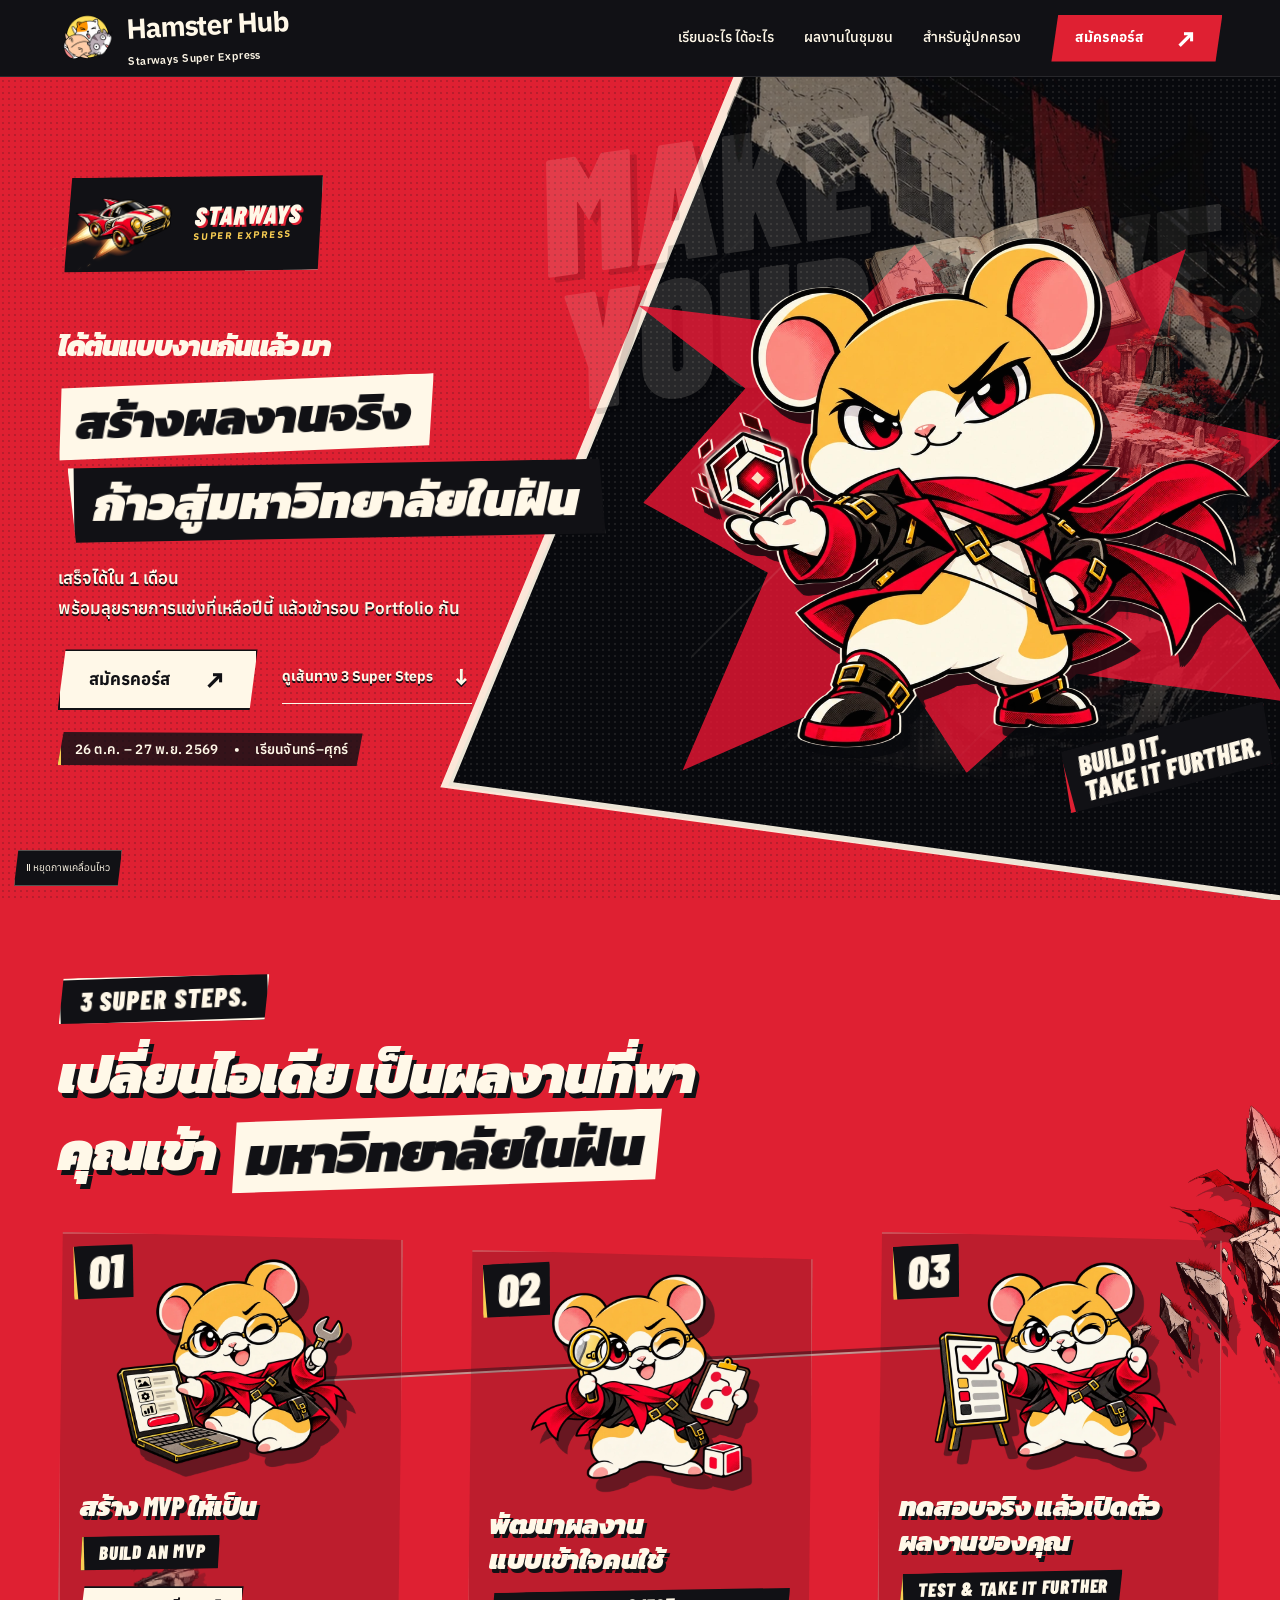
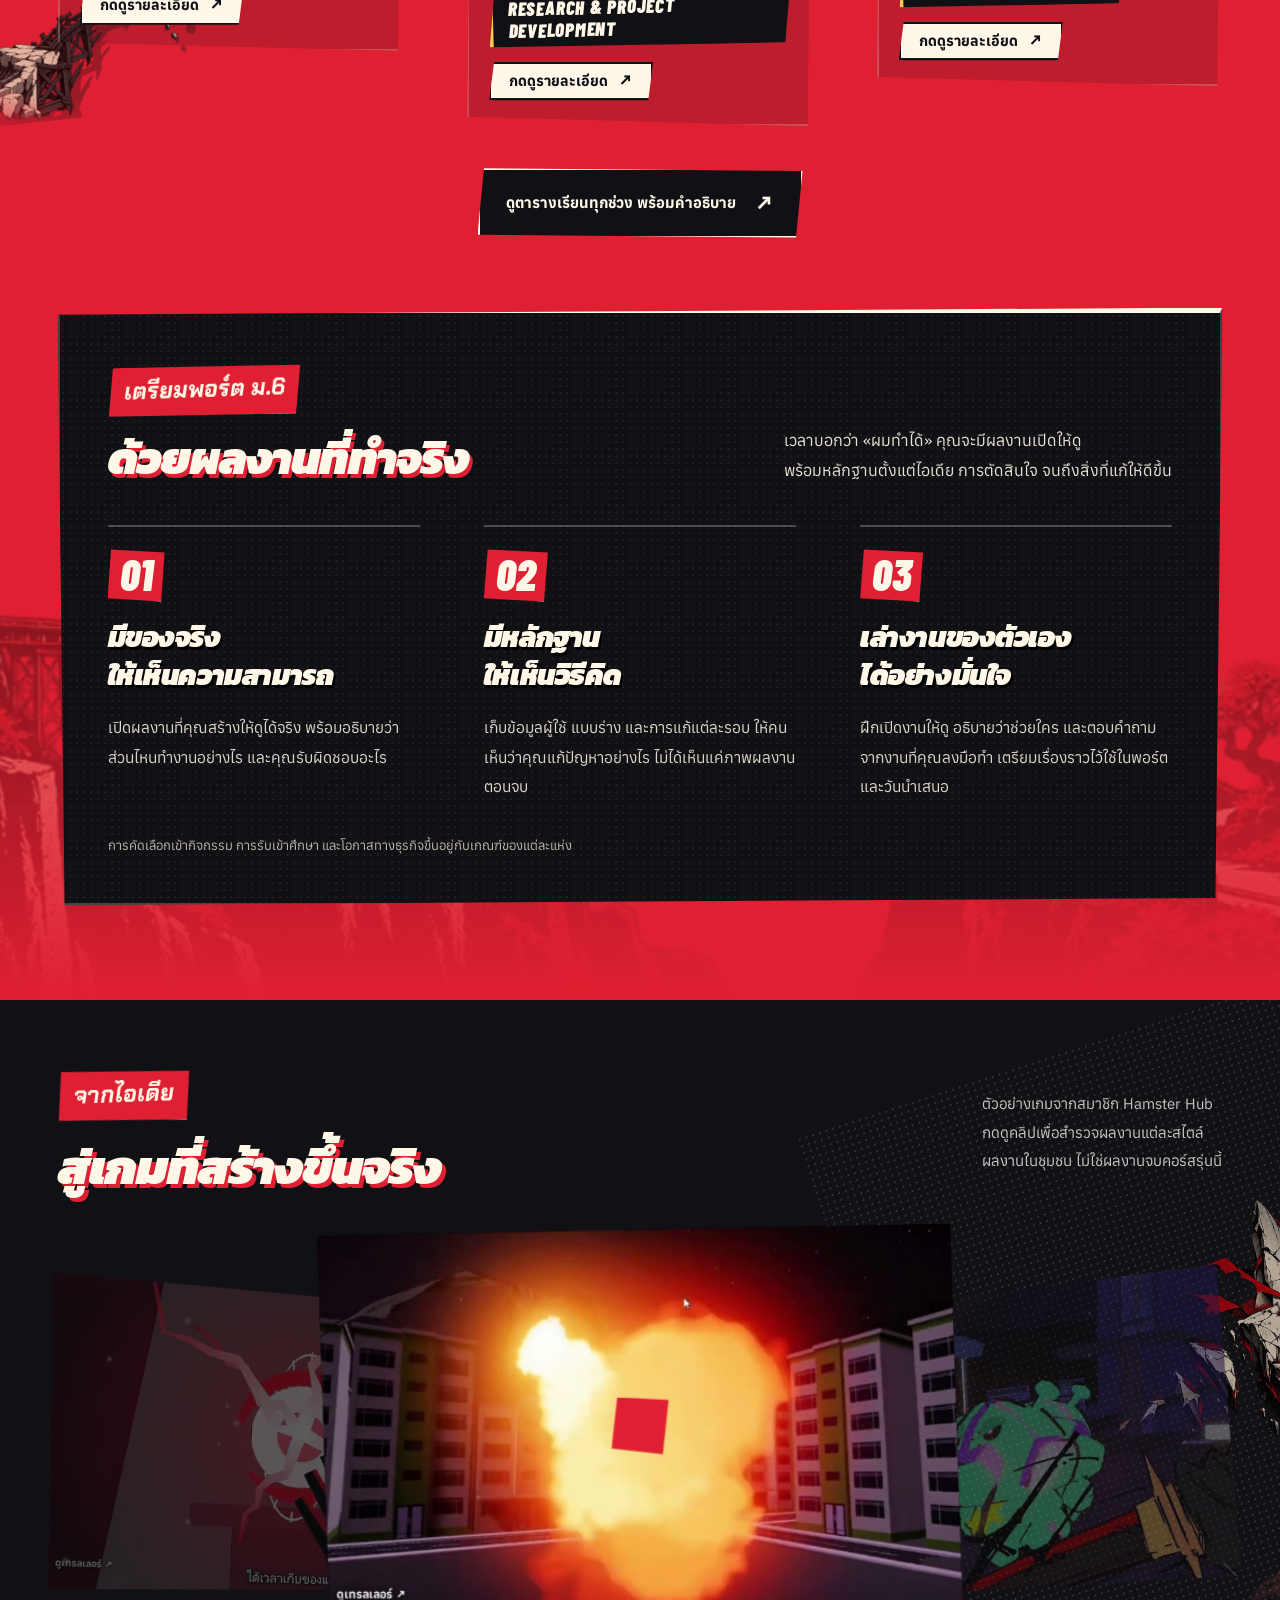
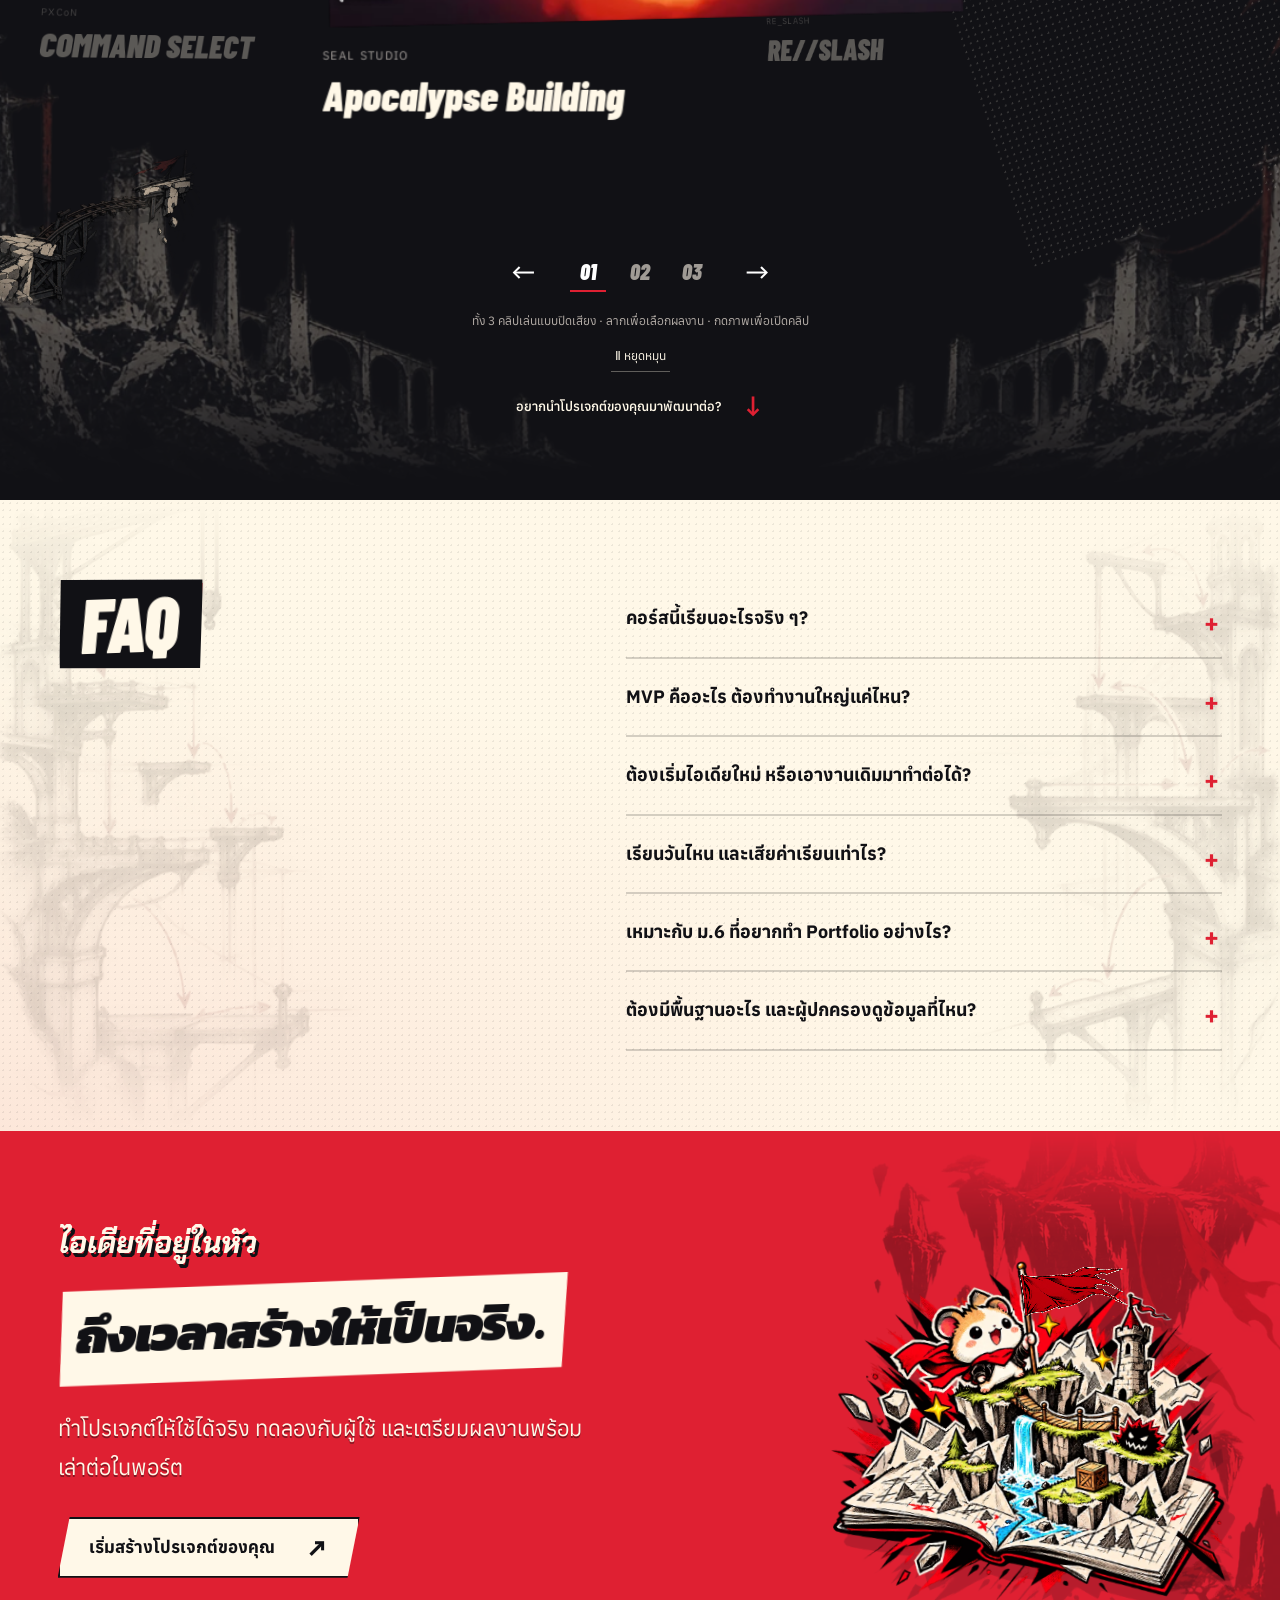
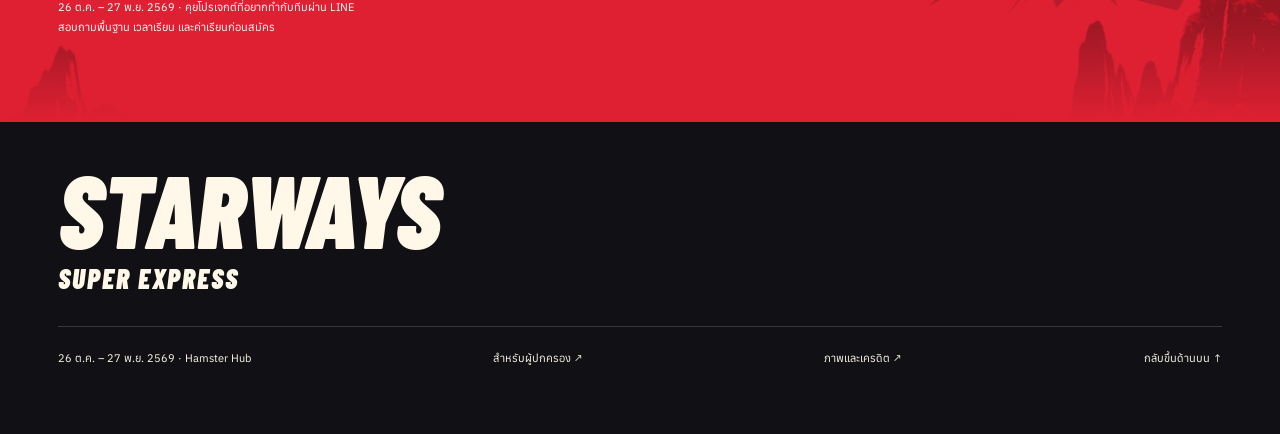
==== index.html @ 67dddbb5 "Add dark smooth chibi hero and animated flying-car engine light" ====
<!doctype html><html lang="th"><head><meta charset="utf-8"><meta name="viewport" content="width=device-width,initial-scale=1"><meta name="theme-color" content="#df2032"><title>Starways Super Express — ทำโปรเจกต์ให้จบ และต่อยอดให้เป็น | Hamster Hub</title><meta name="description" content="Starways Super Express: 26 ต.ค. – 27 พ.ย. 2569 เรียนจันทร์–ศุกร์ ผ่าน 3 Super Steps จาก MVP สู่การพัฒนาซอฟต์แวร์ รับฟังผู้ใช้จริง และนำเสนอผลงาน โดย Hamster Hub"><link rel="icon" href="assets/rebellion/monsta.webp"><link rel="preload" href="assets/rebellion/Anuphan.ttf" as="font" type="font/ttf" crossorigin><link rel="preload" href="assets/rebellion/BarlowCondensed-BlackItalic.ttf" as="font" type="font/ttf" crossorigin><link rel="stylesheet" href="rebellion.css?v=12"><script src="app.js?v=20" defer></script><script src="gallery-orbit.js?v=21" defer></script><script src="rebellion.js?v=13" defer></script><link rel="stylesheet" href="chibi-v13.css?v=13"><script src="hero-action.js?v=20" defer></script><link rel="stylesheet" href="motion-v14.css?v=14"><script src="scene-motion.js?v=63" defer></script><link rel="stylesheet" href="polish-v15.css?v=15"><script src="depth-scene.js?v=15" defer></script><link rel="preload" href="assets/edge-v17/Kanit-BlackItalic.ttf" as="font" type="font/ttf" crossorigin><link rel="stylesheet" href="edge-v17.css?v=17"><script src="edge-v20.js?v=20" defer></script><link rel="stylesheet" href="seams-v18.css?v=18"><link rel="stylesheet" href="course-v19.css?v=19.1"><link rel="preload" href="assets/poster-v20/ChakraPetch-BoldItalic.ttf" as="font" type="font/ttf" crossorigin><link rel="stylesheet" href="poster-v20.css?v=20.1"><link rel="stylesheet" href="sales-v21.css?v=63"><link rel="stylesheet" href="heading-dimension.css?v=63"><link rel="stylesheet" href="super-steps-v64.css?v=64"><link rel="stylesheet" href="dark-hero-v65.css?v=65"><script src="hero-jet-v65.js?v=65" defer></script></head><body><a class="skip" href="#main">ข้ามไปเนื้อหา</a><header class="site-header"><div class="wrap header-row"><a class="brand brand-hamster" href="index.html" aria-label="Hamster Hub — Starways Super Express หน้าหลัก"><img src="assets/super-steps-v64/hamsterhub-logo.webp" alt="โลโก้ Hamster Hub" width="58" height="58"><span class="brand-copy"><strong>Hamster Hub</strong><small>Starways Super Express</small></span></a><button class="menu-toggle" aria-controls="navigation" aria-expanded="false">เมนู <span class="menu-mark" aria-hidden="true"></span></button><nav id="navigation" aria-label="เมนูหลัก"><a href="index.html#journey">เรียนอะไร ได้อะไร</a><a href="index.html#showcase">ผลงานในชุมชน</a><a href="parents.html">สำหรับผู้ปกครอง</a><a class="button nav-enroll" href="index.html#start">สมัครคอร์ส <span aria-hidden="true">↗</span></a></nav></div><div class="reading-progress" aria-hidden="true"></div></header><main id="main"><section class="hero comic-scene" id="top"><div class="scene-backdrop" aria-hidden="true"></div><div class="hero-ink" aria-hidden="true"><div class="hero-word">MAKE<br>YOUR MOVE.</div></div><div class="wrap hero-content"><div class="hero-copy"><div class="hero-course-mark" aria-label="Starways Super Express"><span class="jet-car" data-jet-car><canvas width="400" height="280" aria-hidden="true"></canvas><img class="flying-car-emblem" src="assets/dark-hero-v65/car-body.webp" alt="รถบินได้พร้อมแสงเครื่องยนต์" width="130" height="100"></span><span class="hero-course-wordmark"><strong>STARWAYS</strong><small>SUPER EXPRESS</small></span></div><h1><span class="poster-kicker prototype-kicker">ได้ต้นแบบงานกันแล้ว มา</span><span class="headline-stack"><span class="headline-cut">สร้างผลงานจริง</span><span class="headline-cut headline-cut--ink">ก้าวสู่มหาวิทยาลัยในฝัน</span></span></h1><p class="hero-desc">เสร็จได้ใน 1 เดือน<br>พร้อมลุยรายการแข่งที่เหลือปีนี้ แล้วเข้ารอบ Portfolio กัน</p><div class="hero-actions"><a class="button" href="#start">สมัครคอร์ส <span aria-hidden="true">↗</span></a><a class="text-link" href="#journey">ดูเส้นทาง 3 Super Steps <span aria-hidden="true">↓</span></a></div><p class="hero-facts">26 ต.ค. – 27 พ.ย. 2569 <i>•</i> เรียนจันทร์–ศุกร์</p></div><div class="hero-art" aria-label="ตัวละครหนูผู้สร้างโปรเจกต์"><div class="hero-map-prop" aria-hidden="true"><img src="assets/polish-v15/hero-map.webp" alt="" width="1280" height="1280"></div><div class="chibi-animation dark-chibi"><img class="chibi-fallback" src="assets/dark-hero-v65/hero.webp" alt="หนูจิบิตัวเรียบในชุดดำแดง ยื่นลูกบาศก์โปรเจกต์ด้วยท่าทางมั่นใจ" width="1300" height="1199" fetchpriority="high"></div><p class="art-scribble" aria-hidden="true">BUILD IT.<br>TAKE IT FURTHER.</p></div></div></section><section class="express-course comic-scene" id="journey" data-scroll-scene data-edge-scene><div class="edge-atmosphere" aria-hidden="true"><img class="edge-cutout edge-cutout--steel" src="assets/passage-v16/rail-fragment.webp" alt="" width="1400" height="933" loading="lazy"><img class="edge-cutout edge-cutout--stone" src="assets/motion-v14/rocks-right.webp" alt="" width="825" height="1100" loading="lazy"></div><div class="section-edge-layer" aria-hidden="true"><img class="section-edge section-edge--rail" src="assets/motion-v14/rocks-right.webp" alt="" width="1400" height="933" loading="eager"><img class="section-edge section-edge--rock" src="assets/motion-v14/rocks-left.webp" alt="" width="825" height="1100" loading="eager"></div><div class="scene-backdrop" aria-hidden="true"></div><div class="wrap"><div class="express-heading"><h2><span class="display-intro">3 SUPER STEPS.</span><span>เปลี่ยนไอเดีย เป็นผลงานที่พาคุณเข้า <em class="headline-cut headline-cut--inline">มหาวิทยาลัยในฝัน</em></span></h2></div><div class="express-timeline"><div class="route-progress" aria-hidden="true"><span></span></div><ol class="milestone-route"><li><a class="milestone-stop" href="curriculum.html#build" data-course-detail="build" aria-haspopup="dialog"><span class="milestone-fraction">01</span><span class="milestone-art"><img src="assets/super-steps-v64/step-mvp.webp" alt="" width="320" height="320" loading="lazy"></span><h3>สร้าง MVP ให้เป็น</h3><span class="milestone-en">BUILD AN MVP</span><span class="milestone-cta">กดดูรายละเอียด <i aria-hidden="true">↗</i></span></a></li><li><a class="milestone-stop" href="curriculum.html#develop" data-course-detail="develop" aria-haspopup="dialog"><span class="milestone-fraction">02</span><span class="milestone-art"><img src="assets/super-steps-v64/step-research.webp" alt="" width="320" height="320" loading="lazy"></span><h3>พัฒนาผลงาน<br>แบบเข้าใจคนใช้</h3><span class="milestone-en">RESEARCH &amp; PROJECT DEVELOPMENT</span><span class="milestone-cta">กดดูรายละเอียด <i aria-hidden="true">↗</i></span></a></li><li><a class="milestone-stop" href="curriculum.html#launch" data-course-detail="launch" aria-haspopup="dialog"><span class="milestone-fraction">03</span><span class="milestone-art"><img src="assets/super-steps-v64/step-test.webp" alt="" width="320" height="320" loading="lazy"></span><h3>ทดสอบจริง แล้วเปิดตัว<br>ผลงานของคุณ</h3><span class="milestone-en">TEST & TAKE IT FURTHER</span><span class="milestone-cta">กดดูรายละเอียด <i aria-hidden="true">↗</i></span></a></li></ol></div><a class="curriculum-all text-link" href="curriculum.html">ดูตารางเรียนทุกช่วง พร้อมคำอธิบาย <span aria-hidden="true">↗</span></a><div class="express-life" id="opportunities"><div class="express-life-heading"><h2><span class="display-intro">เตรียมพอร์ต ม.6</span><span>ด้วยผลงานที่ทำจริง</span></h2><p>เวลาบอกว่า «ผมทำได้» คุณจะมีผลงานเปิดให้ดู<br>พร้อมหลักฐานตั้งแต่ไอเดีย การตัดสินใจ จนถึงสิ่งที่แก้ให้ดีขึ้น</p></div><div class="express-features"><article class="express-feature"><div><span class="opportunity-number" aria-hidden="true">01</span><h3>มีของจริง<br>ให้เห็นความสามารถ</h3><p>เปิดผลงานที่คุณสร้างให้ดูได้จริง พร้อมอธิบายว่าส่วนไหนทำงานอย่างไร และคุณรับผิดชอบอะไร</p></div></article><article class="express-feature"><div><span class="opportunity-number" aria-hidden="true">02</span><h3>มีหลักฐาน<br>ให้เห็นวิธีคิด</h3><p>เก็บข้อมูลผู้ใช้ แบบร่าง และการแก้แต่ละรอบ ให้คนเห็นว่าคุณแก้ปัญหาอย่างไร ไม่ได้เห็นแค่ภาพผลงานตอนจบ</p></div></article><article class="express-feature"><div><span class="opportunity-number" aria-hidden="true">03</span><h3>เล่างานของตัวเอง<br>ได้อย่างมั่นใจ</h3><p>ฝึกเปิดงานให้ดู อธิบายว่าช่วยใคร และตอบคำถามจากงานที่คุณลงมือทำ เตรียมเรื่องราวไว้ใช้ในพอร์ตและวันนำเสนอ</p></div></article></div><p class="opportunity-note">การคัดเลือกเข้ากิจกรรม การรับเข้าศึกษา และโอกาสทางธุรกิจขึ้นอยู่กับเกณฑ์ของแต่ละแห่ง</p></div></div></section><section class="showcase comic-scene" id="showcase"><div class="edge-atmosphere" aria-hidden="true"><img class="edge-cutout edge-cutout--steel" src="assets/passage-v16/rail-fragment.webp" alt="" width="1400" height="933" loading="lazy"><img class="edge-cutout edge-cutout--stone" src="assets/motion-v14/rocks-right.webp" alt="" width="825" height="1100" loading="lazy"></div><div class="scene-backdrop" aria-hidden="true"></div><div class="wrap"><div class="showcase-heading"><h2><span class="display-intro">จากไอเดีย</span><span>สู่เกมที่สร้างขึ้นจริง</span></h2><p>ตัวอย่างเกมจากสมาชิก Hamster Hub<br>กดดูคลิปเพื่อสำรวจผลงานแต่ละสไตล์<br>ผลงานในชุมชน ไม่ใช่ผลงานจบคอร์สรุ่นนี้</p></div><div class="work-gallery" role="region" aria-roledescription="แกลเลอรีผลงาน" aria-label="ผลงานเกมจากสมาชิก Hamster Hub"><div class="gallery-stage" tabindex="0" aria-label="ลากซ้ายหรือขวา หรือใช้ปุ่มลูกศรเพื่อเลือกผลงาน"><article class="gallery-item" data-name="Apocalypse Building" data-active="true" style="--position:0;--depth:60;--scale:1;--opacity:1;--brightness:1"><a class="project-media" href="https://www.youtube.com/watch?v=RZhOiGRcjcY" target="_blank" rel="noopener" data-video="RZhOiGRcjcY" data-title="Apocalypse Building" aria-label="ดูเทรลเลอร์ Apocalypse Building"><img src="assets/showcase/apocalypse-wide.jpg" width="1280" height="720" alt="ภาพเกม Apocalypse Building จากคลิปของ SEAL STUDIO" loading="lazy" draggable="false"><span class="play" aria-hidden="true">▶</span><span class="watch-label">ดูเทรลเลอร์ ↗</span></a><div class="project-caption"><p class="project-credit">SEAL STUDIO</p><h3>Apocalypse Building</h3></div></article><article class="gallery-item" data-name="RE//SLASH" data-active="false" style="--position:1;--depth:-80;--scale:0.8;--opacity:0.65;--brightness:0.7"><a class="project-media" href="https://www.youtube.com/watch?v=LhUO186ZWG8" target="_blank" rel="noopener" data-video="LhUO186ZWG8" data-title="RE//SLASH" aria-label="ดูเทรลเลอร์ RE//SLASH"><img src="assets/showcase/reslash-wide.jpg" width="1280" height="720" alt="ภาพเกม RE//SLASH จากคลิปของ RE_SLASH" loading="lazy" draggable="false"><span class="play" aria-hidden="true">▶</span><span class="watch-label">ดูเทรลเลอร์ ↗</span></a><div class="project-caption"><p class="project-credit">RE_SLASH</p><h3>RE//SLASH</h3></div></article><article class="gallery-item" data-name="COMMAND SELECT" data-active="false" style="--position:-1;--depth:-80;--scale:0.8;--opacity:0.65;--brightness:0.7"><a class="project-media" href="https://www.youtube.com/watch?v=DtIPdelMho0" target="_blank" rel="noopener" data-video="DtIPdelMho0" data-title="COMMAND SELECT" aria-label="ดูเทรลเลอร์ COMMAND SELECT"><img src="assets/showcase/command-wide.jpg" width="1280" height="720" alt="ภาพเกม COMMAND SELECT จากคลิปของ PXCoN" loading="lazy" draggable="false"><span class="play" aria-hidden="true">▶</span><span class="watch-label">ดูเทรลเลอร์ ↗</span></a><div class="project-caption"><p class="project-credit">PXCoN</p><h3>COMMAND SELECT</h3></div></article></div><div class="gallery-controls"><button class="gallery-arrow" type="button" data-gallery-prev aria-label="ผลงานก่อนหน้า">←</button><div class="gallery-picks"><button type="button" data-gallery-pick="0" aria-pressed="true" aria-label="เลือก Apocalypse Building">01</button><button type="button" data-gallery-pick="1" aria-pressed="false" aria-label="เลือก RE//SLASH">02</button><button type="button" data-gallery-pick="2" aria-pressed="false" aria-label="เลือก COMMAND SELECT">03</button></div><button class="gallery-arrow" type="button" data-gallery-next aria-label="ผลงานถัดไป">→</button></div><p class="gallery-help">ทั้ง 3 คลิปเล่นแบบปิดเสียง · ลากเพื่อเลือกผลงาน · กดภาพเพื่อเปิดคลิป</p><button type="button" class="gallery-auto" data-gallery-auto aria-pressed="true">Ⅱ หยุดหมุน</button><p class="sr-only" data-gallery-status aria-live="polite" aria-atomic="true"></p></div><a class="chapter-next" href="#start">อยากนำโปรเจกต์ของคุณมาพัฒนาต่อ? <span aria-hidden="true">↓</span></a></div></section><section class="questions comic-scene" id="questions"><div class="scene-backdrop" aria-hidden="true"></div><div class="wrap questions-grid"><h2>FAQ</h2><div class="faq"><details><summary>คอร์สนี้เรียนอะไรจริง ๆ?</summary><p>เริ่มจากทำ MVP หรือผลงานรุ่นแรกที่ใช้งานได้ ต่อด้วยการวิเคราะห์ตลาด กระบวนการพัฒนาซอฟต์แวร์ การนำเสนอ การต่อยอดแบบ Startup และการใช้งานจริงโดยผู้ใช้ ก่อนนำเสนอผลงานปลายคอร์ส <a href="curriculum.html">ดูแต่ละช่วงพร้อมคำอธิบาย ↗</a></p></details><details><summary>MVP คืออะไร ต้องทำงานใหญ่แค่ไหน?</summary><p>MVP คือผลงานรุ่นแรกที่มีส่วนสำคัญพอให้ใช้งานและสาธิตแนวคิดได้ จุดเริ่มต้นคือทำสิ่งจำเป็นให้จบก่อน แล้วจึงพัฒนาต่อจากข้อมูลที่ได้</p></details><details><summary>ต้องเริ่มไอเดียใหม่ หรือเอางานเดิมมาทำต่อได้?</summary><p>นำงานจากกิจกรรมก่อนหน้ามาพัฒนาต่อให้จบได้ คุยกับทีมเรื่องโปรเจกต์ที่มีและพื้นฐานของคุณ เพื่อวางเป้าหมายที่เหมาะสมก่อนสมัคร</p></details><details><summary>เรียนวันไหน และเสียค่าเรียนเท่าไร?</summary><p>รอบนี้อยู่ระหว่าง 26 ต.ค. – 27 พ.ย. 2569 ระบุเรียนจันทร์–ศุกร์ ช่วง Research &amp; Project Development เรียนวันที่ 1–13 พ.ย. สอบถามทีมเพื่อยืนยันเวลาเรียนรายวัน รูปแบบการเรียน ค่าเรียน และอุปกรณ์ก่อนสมัคร</p></details><details><summary>เหมาะกับ ม.6 ที่อยากทำ Portfolio อย่างไร?</summary><p>ได้ฝึกสร้างผลงาน อธิบายวิธีคิด แสดงสิ่งที่ปรับจากความคิดเห็น และนำเสนองาน สิ่งเหล่านี้นำไปประกอบเรื่องราวใน Portfolio ได้ แต่การสมัครและการคัดเลือกต้องดูเกณฑ์ของแต่ละโอกาส</p></details><details><summary>ต้องมีพื้นฐานอะไร และผู้ปกครองดูข้อมูลที่ไหน?</summary><p>แจ้งทีมว่ามีพื้นฐานด้านไหน เคยทำอะไร และอยากพัฒนาอะไร เพื่อให้ทีมประเมินความเหมาะสมและขอบเขตงานก่อนสมัคร <a href="parents.html">อ่านข้อมูลสำหรับผู้ปกครอง ↗</a></p></details></div></div></section><section class="closing comic-scene" id="start" data-scroll-scene><div class="scene-backdrop" aria-hidden="true"></div><div class="wrap closing-grid"><div><h2><span class="display-intro">ไอเดียที่อยู่ในหัว</span><span class="headline-cut">ถึงเวลาสร้างให้เป็นจริง.</span></h2><p class="lead">ทำโปรเจกต์ให้ใช้ได้จริง ทดลองกับผู้ใช้ และเตรียมผลงานพร้อมเล่าต่อในพอร์ต</p><a class="button" href="https://page.line.me/jkm4247u?openQrModal=true" target="_blank" rel="noopener">เริ่มสร้างโปรเจกต์ของคุณ <span aria-hidden="true">↗</span></a><p class="contact-note">26 ต.ค. – 27 พ.ย. 2569 · คุยโปรเจกต์ที่อยากทำกับทีมผ่าน LINE<br>สอบถามพื้นฐาน เวลาเรียน และค่าเรียนก่อนสมัคร</p></div><div class="closing-composition"><img class="closing-art" src="assets/motion-v14/closing-base.webp" alt="ภาพหนูจิบิผู้สร้างเกม ยืนบนโลกเกมที่โผล่จากสมุด พร้อมธงที่สะบัดอยู่บนเสา" width="1100" height="1005" loading="lazy"><div class="flag-fabric" data-flag-wave aria-hidden="true"><img src="assets/motion-v14/flag-cloth.webp" alt="" width="1100" height="550" loading="lazy"><canvas width="480" height="340"></canvas></div></div></div></section></main><footer class="site-footer"><div class="wrap"><a class="footer-wordmark" href="index.html">STARWAYS<span>SUPER EXPRESS</span></a><div class="footer-meta"><span>26 ต.ค. – 27 พ.ย. 2569 · Hamster Hub</span><a href="parents.html">สำหรับผู้ปกครอง ↗</a><a href="credits.html">ภาพและเครดิต ↗</a><a href="#main">กลับขึ้นด้านบน ↑</a></div></div></footer><dialog id="video-dialog" class="video-dialog" aria-labelledby="video-title"><div class="video-dialog-heading"><h2 id="video-title">ตัวอย่างเกม</h2><button type="button" data-close-video aria-label="ปิดคลิป">ปิด ×</button></div><div id="video-player" class="video-player"></div><p>หากคลิปไม่เล่น <a id="video-fallback" href="https://www.youtube.com" target="_blank" rel="noopener">เปิดดูบน YouTube ↗</a></p></dialog><template id="detail-build" data-detail-title="สร้าง MVP ให้เป็น" data-detail-position="Super Step 1 / 3 · 26–30 ต.ค."><p class="detail-intro">จบช่วงแรกพร้อม MVP ที่เปิดให้เห็นได้ว่าไอเดียของคุณทำงานอย่างไร</p><article class="learning-period" id="mvp"><p class="period-date">26–30 ต.ค. · <span lang="en">MVP</span></p><h3>ทำผลงานรุ่นแรกให้ใช้งานได้</h3><dl class="learning-outcomes"><div><dt>เรียนอะไร</dt><dd>เลือกสิ่งสำคัญที่สุดที่ผลงานต้องทำได้ แล้วทำส่วนนั้นให้จบก่อน</dd></div><div><dt>ลงมือทำ</dt><dd>ลดขอบเขตงานให้พอสร้างและสาธิตได้ ไม่รอให้ทุกฟีเจอร์สมบูรณ์</dd></div><div><dt>สิ่งที่นำมาแสดงได้</dt><dd>ผลงานรุ่นแรกสำหรับสาธิตแนวคิด</dd></div></dl></article></template><template id="detail-develop" data-detail-title="พัฒนาผลงานแบบเข้าใจคนใช้" data-detail-position="Super Step 2 / 3 · 1–13 พ.ย."><p class="detail-intro">ค้นหาความต้องการของผู้ใช้ เลือกสิ่งสำคัญมาพัฒนา แล้วนำเสนอว่าผลงานช่วยเขาอย่างไร</p><article class="learning-period" id="market"><span id="engineering" aria-hidden="true"></span><span id="presentation" aria-hidden="true"></span><p class="period-date">1–13 พ.ย. · <span lang="en">Research &amp; Project Development</span></p><h3>พัฒนาผลงานแบบเข้าใจคนใช้</h3><dl class="learning-outcomes"><div><dt>เรียนอะไร</dt><dd>ศึกษาคนที่จะใช้ผลงาน ค้นหาปัญหาที่เขาต้องการให้แก้ แล้ววางแผนพัฒนาโปรเจกต์</dd></div><div><dt>ลงมือทำ</dt><dd>นำข้อมูลผู้ใช้มาเลือกสิ่งสำคัญ ใช้ AI ช่วยพัฒนางานอย่างมีขั้นตอน และฝึกนำเสนอว่าผลงานช่วยเขาอย่างไร</dd></div><div><dt>สิ่งที่นำมาแสดงได้</dt><dd>ผลงานที่พัฒนาจาก MVP พร้อมข้อมูลผู้ใช้และการนำเสนอโปรเจกต์</dd></div></dl></article></template><template id="detail-launch" data-detail-title="พิสูจน์ด้วยผู้ใช้จริง พร้อมเปิดตัวผลงาน" data-detail-position="Super Step 3 / 3 · 16–27 พ.ย."><p class="detail-intro">รับฟังผู้ใช้จริง แก้จุดติดขัด และเตรียมผลงานพร้อมเรื่องราวสำหรับวันนำเสนอ</p><article class="learning-period" id="startup"><p class="period-date">16–20 พ.ย. · <span lang="en">Startup Process</span></p><h3>มองผลงานให้เป็นผลิตภัณฑ์</h3><dl class="learning-outcomes"><div><dt>เรียนอะไร</dt><dd>ออกแบบประสบการณ์ใช้งานและคุณค่าที่ทำให้คนอยากใช้ผลงาน</dd></div><div><dt>ลงมือทำ</dt><dd>ขัดเกลาผลงานและฝึกอธิบายคุณค่าที่แตกต่างในมุมธุรกิจ</dd></div><div><dt>สิ่งที่นำมาแสดงได้</dt><dd>ผลงานที่ขัดเกลาประสบการณ์ใช้งาน พร้อมแนวทางนำเสนอคุณค่า</dd></div></dl></article><article class="learning-period" id="feedback"><p class="period-date">23–25 พ.ย. · <span lang="en">User Acceptance Test & Feedback</span></p><h3>รับฟังผู้ใช้จริง แล้วแก้จุดที่ขวางการใช้งาน</h3><dl class="learning-outcomes"><div><dt>เรียนอะไร</dt><dd>ดูว่าคนที่ตั้งใจทำให้สามารถใช้งานได้ตามเป้าหมายหรือไม่</dd></div><div><dt>ลงมือทำ</dt><dd>ให้ผู้ใช้ใช้งานจริง เก็บสิ่งที่ติดขัด และนำความคิดเห็นกลับมาปรับปรุง</dd></div><div><dt>สิ่งที่นำมาแสดงได้</dt><dd>ข้อค้นพบจากผู้ใช้และงานที่ปรับจากความคิดเห็น</dd></div></dl></article><article class="learning-period" id="final"><p class="period-date">26–27 พ.ย. · <span lang="en">Final Presentation</span></p><h3>เปิดผลงานให้เห็นคุณค่า พร้อมเล่าพัฒนาการของคุณ</h3><dl class="learning-outcomes"><div><dt>เรียนอะไร</dt><dd>เล่าความเปลี่ยนแปลงของงานด้วยสิ่งที่ลงมือทำจริง</dd></div><div><dt>ลงมือทำ</dt><dd>สาธิตผลงาน พร้อมอธิบายปัญหา วิธีแก้ และสิ่งที่เรียนรู้จากผู้ใช้</dd></div><div><dt>สิ่งที่นำมาแสดงได้</dt><dd>ผลงานปลายคอร์สและเรื่องราวการพัฒนาที่นำไปเล่าต่อได้</dd></div></dl></article></template><dialog class="course-dialog" id="course-dialog" aria-labelledby="course-detail-title"><div class="course-dialog-top"><span id="course-detail-position"></span><button type="button" data-close-course aria-label="ปิดรายละเอียด">ปิด ×</button></div><h2 id="course-detail-title"></h2><div id="course-detail-body"></div><nav class="course-detail-nav" aria-label="เปลี่ยน Super Step"><button type="button" data-prev-course>← ก่อนหน้า</button><a href="curriculum.html" id="course-detail-link">เปิดหน้าเต็ม ↗</a><button type="button" data-next-course>ถัดไป →</button></nav></dialog><script src="curriculum.js?v=19" defer></script><script src="showcase-video-v20.js?v=21.1" defer></script><button class="motion-toggle" type="button" data-motion-toggle aria-pressed="false">Ⅱ หยุดภาพเคลื่อนไหว</button></body></html>
---- rebellion.css ----
@font-face{font-family:Anuphan;src:url('assets/rebellion/Anuphan.ttf') format('truetype');font-weight:100 700;font-display:swap}
@font-face{font-family:Barlow;src:url('assets/rebellion/BarlowCondensed-BlackItalic.ttf') format('truetype');font-weight:900;font-style:italic;font-display:swap}
:root{--red:#df2032;--ink:#111115;--paper:#fff8e8;--muted:#bcb8b3;--gutter:clamp(22px,4.5vw,72px);--ease:cubic-bezier(.16,.8,.2,1)}
*{box-sizing:border-box}html{scroll-behavior:smooth;scroll-padding-top:88px}body{margin:0;background:var(--ink);color:var(--paper);font:400 17px/1.8 Anuphan,Arial,sans-serif;overflow-x:clip}body.modal-open{overflow:hidden}button,a{-webkit-tap-highlight-color:transparent}button{font:inherit;cursor:pointer}a{color:inherit;text-decoration:none}img{display:block;max-width:100%}h1,h2,h3,p,figure{margin:0}h1,h2,h3{font-weight:700;line-height:1.35;letter-spacing:-.035em;text-wrap:balance}h1{font-size:clamp(40px,4.7vw,72px)}h2{font-size:clamp(34px,3.9vw,58px)}h3{font-size:25px}.wrap{max-width:1480px;margin-inline:auto;padding-inline:var(--gutter)}section{scroll-margin-top:76px}.paper{background:var(--paper);color:var(--ink)}.skip{position:fixed;top:-80px;left:15px;z-index:100;background:var(--paper);color:var(--ink);padding:14px}.skip:focus{top:10px}a:focus-visible,button:focus-visible,summary:focus-visible,[tabindex]:focus-visible{outline:3px solid #f9ce52;outline-offset:6px}.sr-only{position:absolute!important;clip-path:inset(50%);width:1px;height:1px;overflow:hidden;white-space:nowrap}
.button{display:inline-flex;gap:30px;justify-content:space-between;align-items:center;min-height:55px;background:var(--paper);color:var(--ink);padding:13px 29px;font-weight:700;border:0;clip-path:polygon(4% 0,100% 0,96% 100%,0 100%);transition:background .2s,transform .25s}.button>span{font-size:27px;line-height:1}.button:hover{background:#f9ce52;transform:translate(-3px,-3px)}.text-link{display:inline-flex;align-items:center;gap:18px;font-weight:600;border-bottom:1px solid currentColor;padding-bottom:6px}.text-link>span{font-size:23px}.text-link:hover{color:#f9ce52}
.site-header{position:sticky;top:0;z-index:30;background:var(--ink);color:var(--paper);border-bottom:1px solid #ffffff18}.header-row{height:76px;display:flex;align-items:center;justify-content:space-between;gap:25px}.brand>span{font:italic 900 38px/.95 Barlow,Arial,sans-serif;letter-spacing:-1px;display:block;transform:rotate(-3deg)}.brand small{font-size:8px;letter-spacing:1.4px;font-weight:650;display:block;margin-top:5px}.site-header nav{display:flex;align-items:center;gap:30px;font-size:14px;font-weight:550}.site-header nav>a:not(.button){padding-block:15px}.site-header nav>a:hover{color:#f9ce52}.site-header .button{min-height:46px;background:var(--red);color:white;padding:10px 24px;font-size:14px;gap:30px}.menu-toggle{display:none}.reading-progress{position:absolute;left:0;bottom:-1px;height:3px;width:100%;background:var(--red);transform-origin:left;transform:scaleX(var(--read-progress,0));pointer-events:none}
.comic-scene{position:relative;isolation:isolate;overflow:clip}.hero{background:var(--red);min-height:calc(100svh - 76px);display:flex;flex-direction:column;justify-content:center}.hero-ink{position:absolute;inset:0;z-index:-1;overflow:hidden;background-image:radial-gradient(#17111550 .8px,transparent .8px);background-size:5px 5px}.hero-ink:before{position:absolute;inset:0;content:'';background:var(--ink);clip-path:polygon(64% 0,100% 0,100% 100%,34% 100%)}.hero-word{position:absolute;right:-15px;top:-25px;transform:rotate(-8deg);font:italic 900 clamp(120px,15vw,250px)/.8 Barlow,sans-serif;color:#fff8e80f}.speed-lines{position:absolute;inset:-25%;background:repeating-linear-gradient(147deg,transparent 0 110px,#fff8e815 112px 114px,transparent 116px 260px);animation:print-drift 18s linear infinite}.hero-content{width:100%;padding-top:60px;padding-bottom:60px;position:relative;min-height:610px;display:flex;align-items:center}.hero-copy{position:relative;z-index:3;max-width:790px;width:60%}.course-name{font-size:16px;font-weight:650;margin-bottom:30px}.course-name>span{display:block;font-size:13px;font-weight:400;margin-top:4px}.hero h1{font-size:clamp(42px,4.5vw,68px);line-height:1.48;color:white;text-shadow:2px 2px 0 #111115}.headline-cut{display:inline-block;background:var(--paper);color:var(--ink);text-shadow:none;padding:0 16px 5px 10px;clip-path:polygon(1% 3%,100% 0,97% 96%,0 100%);transform:rotate(-2deg);margin-top:7px;line-height:1.6}.hero-desc{font-size:18px;line-height:1.9;margin-top:26px;color:#fff8e8;max-width:610px;text-shadow:0 1px 4px #11111555}.hero-actions{display:flex;gap:28px;align-items:center;margin-top:30px}.hero .button{min-width:200px}.hero .text-link{font-size:14px}.hero-facts{font-size:12px;letter-spacing:.03em;margin-top:25px;font-weight:550}.hero-facts i{margin:0 12px;font-style:normal}.hero-art{position:absolute;right:-9%;width:71%;top:50%;transform:translateY(-49%);pointer-events:none;z-index:1;perspective:900px}.hero-art img{width:100%;transform:translate(var(--tilt-x,0px),var(--tilt-y,0px)) rotate(var(--tilt-angle,-3deg));filter:drop-shadow(10px 20px 0 #11111530);animation:creator-hover 6s ease-in-out infinite;mask-image:linear-gradient(90deg,transparent,#000 12%)}.art-scribble{position:absolute;right:16%;bottom:3%;font:italic 900 40px/.9 Barlow,sans-serif;color:white;transform:rotate(-12deg);text-shadow:3px 3px 0 var(--ink)}.scroll-invite{position:relative;z-index:4;display:flex;gap:25px;align-items:center;justify-content:space-between;border-top:1px solid #fff8e842;font-size:13px;margin:0 var(--gutter);padding:15px 0 20px}.scroll-arrow{font-size:30px;line-height:1;animation:arrow-nudge 1.6s ease-in-out infinite}.story-tape{background:var(--paper);color:var(--ink);padding:14px 0;overflow:hidden;transform:rotate(-1deg) scale(1.02);position:relative;z-index:3;box-shadow:0 8px 0 #111115}.story-tape>div{width:max-content;font:italic 900 30px/1 Barlow,sans-serif;word-spacing:12px;transform:translateX(calc(var(--tape-progress,0)*-140px));will-change:transform}.story-tape span{color:var(--red);margin:0 25px}
.showcase{background:#111115;padding:42px 0 28px;min-height:calc(100svh - 76px);display:flex;align-items:center}.showcase:before{content:'';position:absolute;width:60%;height:70%;right:-30%;top:0;background-image:radial-gradient(#fff8e82c 1px,transparent 1px);background-size:7px 7px;transform:rotate(-18deg);z-index:-1}.showcase>.wrap{width:100%}.showcase-heading{display:flex;align-items:flex-end;justify-content:space-between;gap:40px;margin-bottom:12px}.showcase-heading h2{font-size:clamp(32px,3.3vw,48px);line-height:1.4}.showcase-heading h2>span{color:var(--red)}.showcase-heading>p{font-size:15px;line-height:1.75;color:#c9c4be;max-width:380px}.gallery-stage{position:relative;perspective:1300px;isolation:isolate;height:clamp(255px,42svh,375px);touch-action:pan-y;cursor:grab;margin-inline:-30px}.gallery-stage.is-dragging{cursor:grabbing}.gallery-item{position:absolute;width:min(350px,36vw);left:50%;margin-left:calc(min(350px,36vw) / -2);top:25px;translate:var(--drag,0px) 0;transform:translateX(calc(var(--position)*88%)) translateZ(calc(var(--depth)*1px)) rotateY(calc(var(--position)*-31deg)) rotateZ(calc(var(--position)*-3deg)) scale(var(--scale));opacity:var(--opacity);filter:brightness(var(--brightness));z-index:1;transition:transform .65s var(--ease),translate .4s var(--ease),opacity .45s,filter .45s;will-change:transform}.gallery-item[data-active=true]{z-index:3}.gallery-stage.is-dragging .gallery-item{transition:opacity .5s}.project-media{display:block;position:relative;aspect-ratio:16/10;overflow:hidden;clip-path:polygon(0 5%,96% 0,100% 92%,3% 100%);background:#000}.project-media img{position:absolute;width:100%;height:120%;inset:-10% 0 auto;object-fit:cover;user-select:none;-webkit-user-drag:none;transition:transform .4s}.project-media:hover img{transform:scale(1.05)}.play{position:absolute;left:50%;top:50%;translate:-50% -50%;width:53px;height:53px;display:grid;place-items:center;background:var(--red);color:white;clip-path:polygon(10% 0,100% 5%,90% 100%,0 90%);font-size:19px;padding-left:3px}.gallery-item:not([data-active=true]) .play{opacity:0}.watch-label{position:absolute;left:18px;bottom:20px;font-size:11px;font-weight:650;color:white;text-shadow:0 1px 5px #000}.project-caption{padding:13px 5px}.project-credit{font-size:9px;color:#aaa5a1;letter-spacing:.12em;margin-bottom:5px}.project-caption h3{font-family:Barlow,Anuphan,sans-serif;font-weight:900;font-style:italic;font-size:29px;letter-spacing:0;line-height:1.1}.gallery-controls{display:flex;align-items:center;justify-content:center;gap:23px}.gallery-arrow{background:none;color:white;border:0;font-size:30px;min-height:44px;min-width:48px}.gallery-arrow:hover{color:var(--red)}.gallery-picks{display:flex;gap:16px}.gallery-picks button{background:none;border:0;border-bottom:2px solid transparent;color:#a09b95;min-width:36px;min-height:40px;font:italic 900 22px/1 Barlow,sans-serif}.gallery-picks button[aria-pressed=true]{color:white;border-color:var(--red)}.gallery-help{text-align:center;color:#b5aea8;font-size:11px;margin-top:3px}.chapter-next{display:flex;align-items:center;justify-content:center;gap:20px;font-size:13px;font-weight:550;margin-top:20px;color:var(--paper)}.chapter-next>span{color:var(--red);font-size:28px;line-height:1;animation:arrow-nudge 1.6s ease-in-out infinite}
.discover{background:var(--paper);color:var(--ink);padding:80px 0 45px;min-height:165svh}.discover:before{content:'';position:absolute;inset:0;background:repeating-linear-gradient(165deg,transparent 0 180px,#11111504 181px 183px,transparent 184px 260px);z-index:-1}.discover-heading{display:flex;align-items:flex-end;gap:40px;justify-content:space-between;margin-bottom:30px}.discover-heading>p{font-size:16px;line-height:1.9;max-width:390px}.ink-highlight{color:var(--red)}.creation-story{position:sticky;top:100px;padding-bottom:12px;--creation-focus:0}.creation-art{width:100%;height:clamp(270px,44svh,480px);overflow:hidden;clip-path:polygon(1% 0,100% 3%,99% 100%,0 97%);background:var(--paper)}.creation-art img{width:100%;height:100%;object-fit:cover;object-position:center 56%;transform:scale(1.035) translateX(calc((var(--creation-focus) - 1)*-2%));transition:transform .8s var(--ease);filter:contrast(1.04)}.creation-steps{display:grid;grid-template-columns:repeat(3,1fr);gap:30px;margin-top:25px}.creation-step{border:0;border-top:2px solid #1111152b;background:none;color:var(--ink);padding:13px 0;display:grid;grid-template-columns:42px 1fr;text-align:left;gap:0 12px}.creation-step>span{font:italic 900 30px/1 Barlow,sans-serif;grid-row:span 2;color:#696661}.creation-step strong{font-size:19px;line-height:1.5}.creation-step small{font-size:12px;margin-top:6px;line-height:1.7}.creation-step[aria-pressed=true]{border-top-color:var(--red)}.creation-step[aria-pressed=true]>span,.creation-step[aria-pressed=true] strong{color:var(--red)}.creation-status{font-size:12px;color:#73655a;margin-top:4px;min-height:22px}.discover .chapter-next{color:var(--ink);position:absolute;bottom:28px;left:0;right:0}
.express-course{background:var(--red);color:white;padding:80px 0 70px;position:relative}.express-course:before{content:'';position:absolute;inset:0;background-image:radial-gradient(#11111540 1px,transparent 1px);background-size:5px 5px;pointer-events:none;z-index:-1;mask-image:linear-gradient(90deg,#000,transparent 50%)}.express-heading{display:flex;align-items:flex-end;justify-content:space-between;gap:45px;margin-bottom:36px}.express-heading h2{font-size:clamp(34px,3.7vw,54px)}.express-heading h2>span{color:var(--paper)}.express-heading>p{font-size:16px;line-height:1.9}.express-timeline{position:relative}.route-progress{position:absolute;left:7%;right:7%;top:120px;height:4px;background:#fff8e866;transform:rotate(-3deg);overflow:hidden}.route-progress>span{display:block;width:100%;height:100%;background:var(--ink);transform-origin:left;transform:scaleX(var(--route-progress,0));transition:transform .15s linear}.milestone-route{list-style:none;display:grid;grid-template-columns:repeat(5,minmax(0,1fr));gap:18px;margin:0;padding:0;position:relative}.milestone-stop{position:relative;display:flex;flex-direction:column;align-items:flex-start;padding-bottom:16px;transition:transform .3s var(--ease)}.milestone-route li:nth-child(even){padding-top:43px}.milestone-fraction{font:italic 900 36px/1 Barlow,sans-serif;position:absolute;top:4px;left:0;color:white;z-index:2;transform:rotate(-7deg);text-shadow:2px 2px 0 #111115}.milestone-fraction small{font-size:15px;margin-left:4px}.milestone-art{height:205px;width:100%;display:grid;place-items:center}.milestone-art img{width:100%;height:100%;object-fit:contain;filter:drop-shadow(7px 10px 0 #11111530);transition:transform .45s var(--ease)}.milestone-stop:hover .milestone-art img{transform:translateY(-12px) rotate(-7deg) scale(1.07)}.milestone-stop h3{font-size:clamp(18px,1.7vw,24px);margin-top:15px;line-height:1.5;letter-spacing:-.025em}.milestone-en{font:italic 900 22px/1.3 Barlow,sans-serif;margin-top:5px;color:#111115}.milestone-stop>p{font-size:12px;line-height:1.85;margin-top:12px;max-width:200px;color:#fff8e8}.milestone-open{font-size:11px;font-weight:600;margin-top:18px;padding-bottom:3px;border-bottom:1px solid #fff8e8a0}.milestone-note{font-size:11px;text-align:center;margin-top:25px;color:var(--paper)}.express-life{margin-top:65px;padding-top:60px;border-top:2px solid #11111544}.express-life-heading{display:flex;align-items:flex-end;justify-content:space-between;gap:45px}.express-life-heading h2{font-size:clamp(30px,3.2vw,47px)}.express-life-heading h2 span{background:var(--ink);padding:0 10px 4px;box-decoration-break:clone;-webkit-box-decoration-break:clone}.express-life-heading>p{font-size:15px;line-height:1.9}.express-features{display:grid;grid-template-columns:repeat(3,1fr);gap:65px;margin-top:40px}.express-feature{display:flex;flex-direction:column;align-items:flex-start}.express-feature>img{height:250px;width:100%;object-fit:contain;transition:transform .45s var(--ease)}.express-feature:hover>img{transform:translateY(-8px) rotate(-4deg)}.express-feature h3{font-size:27px;margin-top:20px}.express-feature p{font-size:15px;line-height:1.9;margin-top:20px}.express-feature div>span{display:inline-block;font-size:12px;margin-top:23px;border-bottom:1px solid currentColor;padding-bottom:6px}.curriculum-all{display:flex;justify-content:center;width:max-content;max-width:100%;margin:45px auto 0;font-size:15px}
.questions{background:var(--paper);color:var(--ink);padding:80px 0}.questions-grid{display:grid;grid-template-columns:.9fr 1.1fr;gap:80px}.questions h2{font-size:42px}.faq details{border-bottom:1px solid #11111533}.faq summary{list-style:none;position:relative;padding:22px 35px 22px 0;font-weight:650;font-size:18px;cursor:pointer}.faq summary::-webkit-details-marker{display:none}.faq summary:after{content:'+';position:absolute;right:3px;top:20px;color:var(--red);font-size:25px}.faq details[open] summary:after{content:'−'}.faq details p{font-size:15px;line-height:1.9;padding-bottom:25px;color:#514c49}.faq a{text-decoration:underline;text-underline-offset:4px}
.closing{background:var(--red);color:white;padding:85px 0}.closing-grid{display:grid;grid-template-columns:1.3fr .7fr;align-items:center;gap:30px}.closing h2{font-size:clamp(31px,3.6vw,53px);line-height:1.55}.closing .lead{font-size:18px;line-height:1.9;margin:30px 0}.closing .headline-cut{font-size:.87em}.closing-art{width:100%;filter:drop-shadow(15px 15px 0 #11111535);rotate:9deg}.contact-note{font-size:11px;margin-top:20px}.closing:not(:has(.closing-grid))>.wrap{position:relative;max-width:1100px}.closing:not(:has(.closing-grid)) h2{max-width:900px}.closing-actions{margin-top:20px}.site-footer{background:var(--ink);color:var(--paper);padding:40px 0 65px}.footer-wordmark{font:italic 900 clamp(48px,8vw,110px)/.9 Barlow,sans-serif;letter-spacing:-1px;display:block}.footer-wordmark span{font-size:.27em;display:block;margin-top:12px;letter-spacing:2px}.footer-meta{display:flex;justify-content:space-between;gap:30px;font-size:11px;margin-top:35px;padding-top:22px;border-top:1px solid #fff8e82b}.footer-meta a:hover{color:var(--red)}
.motion-toggle{position:fixed;left:14px;bottom:14px;z-index:35;background:var(--ink);color:var(--paper);border:1px solid #fff8e84a;font-size:10px;padding:8px 11px;clip-path:polygon(4% 0,100% 0,96% 100%,0 100%)}.motion-toggle[hidden]{display:none}
.video-dialog,.course-dialog{position:fixed;width:min(1100px,calc(100vw - 30px));max-width:100vw;max-height:calc(100svh - 30px);margin:auto;border:0;border-top:5px solid var(--red);padding:28px 35px;background:var(--ink);color:var(--paper);overflow:auto}.video-dialog::backdrop,.course-dialog::backdrop{background:#08080be8;backdrop-filter:blur(8px)}.video-dialog-heading,.course-dialog-top{display:flex;align-items:center;justify-content:space-between;gap:25px;margin-bottom:20px}.video-dialog h2{font-size:24px}.video-dialog button,.course-dialog button{border:0;background:none;color:inherit;border-bottom:1px solid currentColor;font-size:13px;padding:8px 3px}.video-player{aspect-ratio:16/9;background:black}.video-player iframe{width:100%;height:100%;border:0;display:block}.video-dialog>p{font-size:12px;margin-top:18px;color:#c9c3b9}.video-dialog>p a{text-decoration:underline;color:white}.course-dialog{background:var(--paper);color:var(--ink);width:min(830px,calc(100vw - 30px));padding:30px 45px}.course-dialog-top>span{font-size:12px;color:#655a53}.course-dialog h2{font-size:35px;margin-bottom:25px}.course-dialog h3,.curriculum-chapter h3{font-size:23px;line-height:1.7;margin:30px 0 15px}.detail-intro{font-size:19px;line-height:1.9;color:#534d46;margin-bottom:20px}.detail-list{padding-left:24px;margin:0}.detail-list li{padding:7px 0;line-height:1.9}.detail-result{border-top:2px solid #11111533;margin-top:30px;padding-top:3px}.detail-result h3{color:var(--red)}.detail-note{font-size:12px;color:#68615a;margin-top:25px}.course-detail-nav{display:flex;gap:20px;align-items:center;justify-content:space-between;border-top:1px solid #11111533;margin-top:35px;padding-top:20px;font-size:12px}.course-detail-nav a{text-decoration:underline;text-underline-offset:5px}.course-detail-nav [hidden]{display:none}.quest-levels{display:flex;gap:25px;flex-wrap:wrap}.quest-levels span{border-bottom:2px solid var(--red);font:italic 900 24px/1.5 Barlow,sans-serif}.weekly-schedule{margin:25px 0}.weekly-schedule>div{display:grid;grid-template-columns:140px 1fr;gap:25px;border-top:1px solid #11111533;padding:20px 0}.weekly-schedule dt{font-weight:650}.weekly-schedule dd{margin:0}
.curriculum-page{background:var(--paper);color:var(--ink);padding:60px 0 80px}.curriculum-page>.wrap{max-width:1100px}.back-to-route{font-size:13px;display:inline-block;margin-bottom:35px;color:#736659}.curriculum-page h1{font-size:clamp(36px,4.4vw,60px)}.curriculum-intro{font-size:19px;margin-top:25px;line-height:1.9}.curriculum-chapter{position:relative;padding:65px 0;border-bottom:2px solid #11111533;scroll-margin-top:95px}.curriculum-chapter:has(.chapter-art){padding-right:250px}.curriculum-chapter h2{font-size:35px;margin:13px 0 25px}.chapter-position{font:italic 900 24px/1.3 Barlow,sans-serif;color:var(--red)}.chapter-art{position:absolute;right:0;top:75px;width:210px;height:240px;object-fit:contain;rotate:-5deg}.curriculum-chapter>p{line-height:1.9}
.parent-hero{position:relative;overflow:hidden;padding:80px 0}.parent-hero>.wrap{position:relative}.parent-hero .back{font-size:12px;display:inline-block;margin-bottom:45px}.parent-hero h1{font-size:clamp(36px,4vw,60px);max-width:850px;position:relative;z-index:1}.parent-hero .lead{font-size:21px;margin-top:30px;position:relative;z-index:1}.parent-key-art{position:absolute;right:-30px;top:20px;width:43%;height:450px;object-fit:contain;opacity:.97;rotate:5deg;pointer-events:none}.parent-body{padding:50px 0 80px}.parent-layout{display:grid;grid-template-columns:1fr 1fr;gap:95px}.parent-layout h2{font-size:37px}.parent-copy{margin:25px 0 30px;line-height:2;color:#514a43}.button.dark{background:var(--red);color:white}.trust-points{list-style:none;margin:0;padding:0}.trust-points li{display:grid;grid-template-columns:45px 1fr;gap:20px;border-top:2px solid #11111525;padding:25px 0}.trust-points .index{font:italic 900 34px/1 Barlow,sans-serif;color:var(--red)}.trust-points h3{font-size:24px}.trust-points p{font-size:15px;line-height:1.95;margin-top:15px;color:#514a43}.parent-facts{background:var(--red);padding:70px 0}.facts-grid{display:grid;grid-template-columns:.8fr 1.2fr;gap:85px}.facts-grid h2{font-size:39px}.facts-grid dl{margin:0}.facts-grid dl>div{display:grid;grid-template-columns:1fr 2.1fr;gap:25px;border-top:1px solid #fff8e84a;padding:20px 0}.facts-grid dt{font-size:14px}.facts-grid dd{margin:0;font-size:17px;font-weight:550}.parent-notes{background:var(--paper);color:var(--ink);padding:70px 0}.parent-notes .editorial-heading{display:grid;grid-template-columns:.8fr 1.2fr;gap:85px}.parent-notes h2{font-size:36px}.parent-notes ul{padding-left:24px;margin:0}.parent-notes li{padding:7px 0;line-height:2}.mobile-only{display:none}.credits{padding-block:70px;min-height:70svh;max-width:1100px}.credits h1{font-size:48px;margin-bottom:30px}.credits h2{font-size:29px;margin:45px 0 20px}.credits p,.credits li{color:#cec6bb;line-height:2}.credits p+p{margin-top:20px}.credits a{text-decoration:underline;text-underline-offset:5px;overflow-wrap:anywhere}
@keyframes creator-hover{0%,100%{translate:0 0}50%{translate:0 -15px}}@keyframes arrow-nudge{0%,100%{translate:0 -3px}50%{translate:0 5px}}@keyframes print-drift{to{translate:-70px 45px}}@keyframes punch-in{from{opacity:0;translate:0 35px;rotate:-4deg}to{opacity:1;translate:0 0;rotate:0deg}}
.motion-ready .milestone-art img,.motion-ready .express-feature>img{opacity:0;translate:0 30px;rotate:-8deg}.motion-ready .is-arrived .milestone-art img,.motion-ready .express-feature.is-arrived>img{opacity:1;translate:0 0;rotate:0deg;transition:opacity .3s,translate .65s var(--ease),rotate .65s var(--ease),transform .4s var(--ease)}
.comic-scene:after{content:'';position:absolute;inset:0;background:var(--red);clip-path:polygon(0 0,100% 0,100% 100%,0 100%);z-index:8;pointer-events:none;opacity:0}.motion-ready .comic-scene[data-scene-enter]:after{animation:ink-wipe .7s var(--ease) both}@keyframes ink-wipe{0%{opacity:1;clip-path:polygon(0 0,100% 0,100% 100%,0 100%)}100%{opacity:1;clip-path:polygon(110% 0,110% 0,100% 100%,110% 100%)}}
@media(min-width:1500px){.hero-content{min-height:680px}.hero-art{right:-3%;width:66%}.hero h1{font-size:72px}.hero-copy{width:63%}.hero-desc{font-size:20px}}
@media(max-height:760px)and(min-width:901px){.hero-content{min-height:535px;padding-block:35px}.hero h1{font-size:54px}.hero-desc{font-size:16px;margin-top:20px}.hero-actions{margin-top:22px}.course-name{margin-bottom:18px}.showcase{padding-block:25px 18px}.showcase-heading h2{font-size:35px}.gallery-stage{height:290px}.gallery-item{width:290px;margin-left:-145px;top:17px}.project-caption h3{font-size:24px}.chapter-next{margin-top:12px}.creation-art{height:37svh}.creation-steps{margin-top:17px}.creation-story{top:92px}}
@media(max-width:1100px)and(min-width:761px){.site-header nav{gap:18px;font-size:12px}.brand>span{font-size:32px}.hero-content{min-height:600px}.hero-copy{width:68%}.hero h1{font-size:52px}.hero-art{width:78%;right:-24%}.hero-desc{font-size:16px}.hero-actions{gap:20px}.hero .text-link{font-size:12px}.milestone-art{height:165px}.milestone-stop h3{font-size:18px}.express-features{gap:35px}.express-feature>img{height:210px}.express-feature h3{font-size:24px}.parent-key-art{opacity:.3;width:45%}.parent-hero h1{max-width:700px}}
@media(max-width:760px){
 html{scroll-padding-top:70px}.wrap{padding-inline:22px}section{scroll-margin-top:64px}.header-row{height:66px;gap:15px}.brand>span{font-size:31px}.brand small{font-size:7px;letter-spacing:.6px}.menu-toggle{display:flex;align-items:center;gap:12px;color:var(--paper);background:none;border:0;font-size:13px;padding:10px 0}.menu-toggle>span{font-size:22px}.site-header nav{display:none;position:absolute;top:66px;left:0;right:0;padding:25px 22px 35px;background:var(--ink);border-bottom:3px solid var(--red);font-size:16px;align-items:stretch;gap:10px}.site-header nav.open{display:flex;flex-direction:column}.site-header nav>.button{max-width:280px;margin-top:8px}.button{min-height:52px;font-size:14px;padding:12px 24px;gap:20px}.hero{min-height:0}.hero-content{min-height:850px;padding-top:38px;padding-bottom:390px;align-items:flex-start}.hero-copy{width:100%;max-width:none}.course-name{font-size:13px;margin-bottom:22px}.course-name>span{font-size:11px}.hero h1{font-size:clamp(31px,8vw,48px);line-height:1.55;letter-spacing:-1px}.headline-cut{padding-inline:7px;line-height:1.65}.hero-desc{font-size:14px;margin-top:24px;line-height:1.9;text-shadow:none}.hero-desc br{display:none}.hero-actions{gap:22px;margin-top:24px;flex-wrap:wrap}.hero .button{min-width:155px}.hero .text-link{font-size:12px}.hero-facts{font-size:10px;margin-top:22px}.hero-facts i{margin-inline:9px}.hero-art{width:125%;right:-12%;top:auto;bottom:8px;transform:none}.hero-art img{mask-image:linear-gradient(transparent,#000 15%);max-height:390px;object-fit:contain}.art-scribble{font-size:31px;bottom:3%;right:18%}.hero-ink:before{clip-path:polygon(100% 17%,100% 100%,0 100%,0 77%)}.hero-word{font-size:110px;top:auto;bottom:160px;right:-15px}.scroll-invite{font-size:11px;margin-inline:22px;padding:13px 0 15px}.story-tape{padding:12px 0}.story-tape>div{font-size:23px;word-spacing:7px}.story-tape span{margin-inline:15px}
 .showcase{min-height:0;padding:42px 0 30px}.showcase-heading{display:block;margin-bottom:15px}.showcase-heading h2{font-size:31px;line-height:1.5}.showcase-heading p{font-size:13px;line-height:1.8;margin-top:20px}.showcase-heading p br{display:none}.gallery-stage{height:285px;margin-inline:-22px;perspective:900px;overflow:hidden}.gallery-item{width:255px;margin-left:-127.5px;top:22px;transform:translateX(calc(var(--position)*78%)) translateZ(calc(var(--depth)*.45px)) rotateY(calc(var(--position)*-35deg)) rotateZ(calc(var(--position)*-3deg)) scale(var(--scale))}.project-caption h3{font-size:25px}.project-caption{padding-top:12px}.play{width:43px;height:43px;font-size:16px}.watch-label{font-size:10px;left:15px;bottom:16px}.gallery-controls{gap:16px}.gallery-picks{gap:12px}.gallery-picks button{font-size:20px}.gallery-help{font-size:10px}.chapter-next{font-size:12px;margin-top:22px;gap:15px}.chapter-next>span{font-size:24px}
 .discover{padding:52px 0 35px;min-height:0}.discover-heading{display:block;margin-bottom:25px}.discover-heading h2{font-size:32px}.discover-heading>p{font-size:14px;line-height:1.9;margin-top:24px}.discover-heading>p br{display:none}.creation-story{position:relative;top:auto;padding-bottom:0}.creation-art{height:330px;width:calc(100% + 44px);margin-inline:-22px;clip-path:polygon(0 0,100% 2%,100% 100%,0 97%)}.creation-art img{object-fit:cover;object-position:calc(15% + var(--creation-focus)*35%) center;transform:none;transition:object-position .65s var(--ease)}.creation-steps{gap:12px;margin-top:22px}.creation-step{display:flex;flex-direction:column;padding-top:13px;gap:7px}.creation-step>span{font-size:28px}.creation-step strong{font-size:14px;line-height:1.5}.creation-step small{display:none}.creation-status{font-size:11px;margin-top:8px;line-height:1.8}.discover .chapter-next{position:static;margin-top:28px}
 .express-course{padding:52px 0 45px}.express-heading{display:block;margin-bottom:20px}.express-heading h2{font-size:33px}.express-heading>p{font-size:14px;margin-top:24px}.milestone-route{display:block;padding-left:0}.milestone-route li:nth-child(even){padding-top:0}.milestone-stop{display:grid;grid-template-columns:118px 1fr;gap:4px 20px;padding:20px 0 24px;min-height:180px;border-bottom:1px solid #fff8e83b;align-content:center}.milestone-art{grid-column:1;grid-row:1/6;height:145px;width:118px}.milestone-art img{width:100%;height:100%}.milestone-fraction{font-size:29px;left:1px;top:10px}.milestone-fraction small{font-size:12px}.milestone-stop h3{grid-column:2;font-size:22px;margin:0;line-height:1.45}.milestone-en{grid-column:2;font-size:20px;margin-top:2px}.milestone-stop>p{grid-column:2;font-size:11px;margin-top:9px;line-height:1.8}.milestone-open{grid-column:2;justify-self:start;font-size:10px;margin-top:12px}.route-progress{left:56px;right:auto;top:35px;bottom:50px;width:3px;height:auto;transform:none}.route-progress>span{transform-origin:top;transform:scaleY(var(--route-progress,0))}.milestone-note{font-size:9px;text-align:left;line-height:1.9;margin-top:25px}.express-life{margin-top:35px;padding-top:40px}.express-life-heading{display:block}.express-life-heading h2{font-size:29px;line-height:1.5}.express-life-heading>p{font-size:14px;margin-top:23px;line-height:1.9}.express-life-heading>p br{display:none}.express-features{display:block;margin-top:20px}.express-feature{display:grid;grid-template-columns:110px 1fr;gap:20px;padding:25px 0;border-bottom:1px solid #fff8e83b;align-items:center}.express-feature>img{height:155px;width:110px}.express-feature h3{font-size:23px;margin:0;line-height:1.45}.express-feature p{font-size:13px;margin-top:15px}.express-feature div>span{font-size:10px;margin-top:16px}.curriculum-all{margin-top:30px;font-size:13px}
 .questions{padding:50px 0}.questions-grid{display:block}.questions h2{font-size:32px;margin-bottom:25px}.faq summary{font-size:16px;padding:21px 30px 21px 0}.faq details p{font-size:14px}.closing{padding:50px 0}.closing-grid{display:block;position:relative}.closing h2{font-size:31px;line-height:1.6}.closing .headline-cut{font-size:.82em}.closing .lead{font-size:15px;margin:25px 0}.closing-art{width:210px;margin:30px auto 0}.contact-note{font-size:10px;max-width:310px;line-height:1.9}.site-footer{padding:35px 0 70px}.footer-wordmark{font-size:66px}.footer-meta{flex-wrap:wrap;justify-content:flex-start;gap:15px 25px;font-size:10px;margin-top:25px}.footer-meta>span{width:100%}.motion-toggle{font-size:9px;padding:7px 9px;left:10px;bottom:10px}
 .video-dialog,.course-dialog{width:100vw;max-height:100svh;padding:21px 20px;margin:auto 0}.video-dialog h2{font-size:20px}.video-dialog-heading,.course-dialog-top{gap:20px}.video-dialog button,.course-dialog button{font-size:11px}.course-dialog h2{font-size:29px;margin-bottom:20px}.course-dialog h3,.curriculum-chapter h3{font-size:21px}.detail-intro{font-size:17px}.detail-list li,.course-dialog p{font-size:14px}.detail-note{font-size:11px!important}.course-detail-nav{flex-wrap:wrap;font-size:11px;gap:15px}.weekly-schedule>div{grid-template-columns:1fr;gap:8px}.weekly-schedule dd{font-size:14px}.curriculum-page{padding:40px 0 50px}.curriculum-page h1{font-size:33px}.curriculum-intro{font-size:17px;line-height:1.9}.curriculum-chapter{padding-block:40px}.curriculum-chapter:has(.chapter-art){padding-right:0;padding-top:115px}.chapter-art{right:0;top:20px;width:110px;height:120px}.curriculum-chapter h2{font-size:28px}.chapter-position{font-size:23px}.curriculum-chapter p,.curriculum-chapter li{font-size:14px}.parent-hero{padding:40px 0 270px}.parent-hero .back{font-size:11px;margin-bottom:30px}.parent-hero h1{font-size:32px}.parent-hero .lead{font-size:18px;margin-top:25px}.parent-key-art{width:80%;height:260px;right:-20px;top:auto;bottom:-265px;opacity:1}.parent-body{padding:40px 0 50px}.parent-layout{display:block}.parent-layout h2{font-size:32px}.parent-copy{font-size:15px;line-height:2}.trust-points{margin-top:40px}.trust-points h3{font-size:22px}.trust-points p{font-size:14px}.parent-facts{padding:48px 0}.facts-grid{display:block}.facts-grid h2{font-size:32px;margin-bottom:30px}.facts-grid dl>div{grid-template-columns:1fr 2fr;gap:18px;padding:18px 0}.facts-grid dt{font-size:12px}.facts-grid dd{font-size:14px}.parent-notes{padding:48px 0}.parent-notes .editorial-heading{display:block}.parent-notes h2{font-size:31px;margin-bottom:25px}.parent-notes li{font-size:14px}.credits{padding-block:45px}.credits h1{font-size:34px}.credits h2{font-size:26px}.credits p,.credits li{font-size:14px}.mobile-only{display:block}
}
html.motion-paused *,html.motion-paused *:before,html.motion-paused *:after{animation-play-state:paused!important}.motion-paused .motion-ready img{opacity:1;translate:none;rotate:none}
@media(prefers-reduced-motion:reduce){html{scroll-behavior:auto}*,*:before,*:after{animation:none!important;transition:none!important}.motion-ready .milestone-art img,.motion-ready .express-feature>img{opacity:1;translate:none;rotate:none}.discover{min-height:0}.creation-story{position:static}.discover .chapter-next{position:static}.motion-toggle{display:none}.gallery-item{will-change:auto}.hero-art img{transform:none}.comic-scene:after{display:none}}

@media(min-width:1101px){.parent-hero h1{max-width:60%}.creation-story{max-width:1140px;margin-inline:auto}}
.creation-art img{transform:scale(1.12) translateX(calc((var(--creation-focus) - 1)*-7%))}
@media(max-width:760px){.creation-art img{transform:none}}
@media(prefers-reduced-motion:reduce){.creation-art img{transform:none}}

.menu-mark{width:23px;height:16px;border-top:3px solid currentColor;border-bottom:3px solid currentColor;transform:skew(-12deg)}
@media(prefers-reduced-motion:no-preference){.chapter-art{transition:transform .4s var(--ease)}.curriculum-chapter:hover .chapter-art{transform:translateY(-7px) rotate(4deg)}.parent-key-art{animation:creator-hover 7s ease-in-out infinite}}
---- chibi-v13.css ----
/* New drawn chibi frames; the character itself is not animated by CSS scaling. */
.hero-art{right:-2%;width:59%;height:min(700px,77svh);top:50%;transform:translateY(-50%);overflow:visible}
.hero-props{position:absolute;inset:0;width:100%;height:100%;object-fit:contain!important;mask-image:none!important;transform:rotate(-4deg)!important;animation:none!important;translate:none!important;filter:drop-shadow(8px 12px 0 #11111535)}
.chibi-animation{position:absolute;right:10%;bottom:13%;width:65%;aspect-ratio:1;isolation:isolate;filter:drop-shadow(7px 10px 0 #11111540)}
.hero-art .chibi-fallback{position:absolute;width:100%;height:100%;object-fit:contain;mask-image:none;transform:none;animation:none;translate:none;filter:none}
.chibi-frames{position:absolute;inset:0;display:block;background-image:url('assets/chibi-v13/hero-frames.webp');background-repeat:no-repeat;background-size:300% 200%;background-position:var(--frame-x,0%) var(--frame-y,0%);opacity:0}
.frames-ready .chibi-frames{opacity:1}.frames-ready .chibi-fallback{opacity:0}
.hero-art .art-scribble{right:7%;bottom:2%;font-size:34px}
.hero-copy{max-width:780px}.hero h1{font-size:clamp(42px,4.2vw,66px)}
.hero-art{translate:var(--tilt-x,0px) var(--tilt-y,0px)}
.gallery-stage .gallery-item{translate:none;transform:translate3d(var(--orbit-x,0px),0,var(--orbit-z,0px)) rotateY(var(--orbit-yaw,0deg)) rotateZ(var(--orbit-roll,0deg)) scale(var(--orbit-scale,1));opacity:var(--orbit-opacity,1);filter:brightness(var(--orbit-light,1));transition:transform .7s cubic-bezier(.18,.75,.2,1),opacity .5s,filter .5s}
.gallery-stage.is-auto-spinning .gallery-item,.gallery-stage.is-dragging .gallery-item{transition:none}
.gallery-auto{display:block;margin:10px auto 0;border:0;border-bottom:1px solid #fff8e855;background:none;color:var(--paper);padding:6px 4px;font-size:11px;line-height:1.5}
.gallery-auto:hover{color:#f9ce52}.gallery-help{margin-top:10px}
.showcase{padding-top:34px}.gallery-stage{height:clamp(255px,40svh,355px)}
.creation-art{clip-path:polygon(1% 0,100% 2%,99% 100%,0 98%)}
.creation-art img{transform:none;object-fit:contain;object-position:center;background:var(--paper)}
.closing-art{rotate:-4deg;max-height:460px;object-fit:contain}
@media(min-width:1500px){.hero-art{right:0;width:58%;height:min(760px,77svh)}.hero h1{font-size:68px}}
@media(max-height:760px)and(min-width:901px){.hero-art{height:560px}.hero h1{font-size:54px}.gallery-stage{height:275px}.gallery-auto{margin-top:4px;font-size:10px}.gallery-help{margin-top:6px}}
@media(max-width:1100px)and(min-width:761px){.hero-art{width:64%;right:-12%;height:590px}.hero h1{font-size:50px}.hero-copy{width:66%}}
@media(max-width:760px){.hero-art{width:112%;right:-6%;height:360px;top:auto;bottom:12px;transform:none}.hero-props{width:100%;height:100%;max-height:none!important}.chibi-animation{width:67%;right:12%;bottom:9%}.hero-art .chibi-fallback{max-height:none}.hero-art .art-scribble{font-size:27px;right:12%;bottom:0}.hero h1{font-size:clamp(31px,8vw,48px)}.gallery-stage{height:285px}.gallery-auto{font-size:10px}.creation-art img{object-fit:cover;object-position:calc(15% + var(--creation-focus)*35%) center;transform:none}.closing-art{width:260px;max-height:300px;margin-top:25px}}
@media(prefers-reduced-motion:reduce){.gallery-stage .gallery-item{transition:none}.hero-art .chibi-fallback{animation:none}.hero-props{animation:none}}

.chibi-animation{height:84%;width:auto;aspect-ratio:1;right:14%;bottom:8%}
@media(max-width:760px){.chibi-animation{height:84%;width:auto;right:14%;bottom:8%}}
@media(prefers-reduced-motion:reduce){.gallery-auto{display:none}}
---- motion-v14.css ----
/* Scene motion, isolated props and measured space beneath the rotating projects. */
.hero-ink:before{inset:-5%;animation:hero-ink-shift 12s ease-in-out infinite alternate}
.hero .speed-lines{animation:print-drift 7s linear infinite;opacity:.85}
.hero-word{animation:poster-word-drift 11s ease-in-out infinite alternate}
.hero-ink:after{content:'';position:absolute;inset:-25%;background-image:radial-gradient(#fff8e82b 1.1px,transparent 1.1px);background-size:9px 9px;opacity:.45;mix-blend-mode:screen;animation:screenprint-flow 14s linear infinite;pointer-events:none}
.hero-prop-layer{position:absolute;inset:0;pointer-events:none;will-change:transform}
.hero-prop-layer .hero-props{transform:none!important;animation:none!important;translate:none!important;filter:drop-shadow(4px 7px 0 #11111525)}
.hero-prop-layer--top{clip-path:polygon(0 0,47% 0,47% 37%,0 37%);animation:prop-top-orbit 5.5s ease-in-out infinite}
.hero-prop-layer--low{clip-path:polygon(0 37%,47% 37%,47% 100%,0 100%);animation:prop-low-orbit 7s ease-in-out infinite}
.hero-prop-layer--right{clip-path:polygon(47% 0,100% 0,100% 100%,47% 100%);animation:prop-right-orbit 6.3s ease-in-out infinite}
.hero-art .art-scribble{animation:signature-rock 5s ease-in-out infinite}
.chibi-animation{height:92%;bottom:3%}
.chibi-frames{background-image:var(--sheet-image,url('assets/motion-v14/hero-action-a.webp'));background-position:var(--frame-x,0%) var(--frame-y,0%);background-size:300% 200%}
.chibi-frames{inset:-7%;clip-path:inset(1px)}
.hero-action-canvas{position:absolute;inset:-20%;width:140%;height:140%;opacity:0;pointer-events:none}
.action-ready .hero-action-canvas{opacity:1}.action-ready .chibi-frames{display:none}
.sprite-warmup{position:absolute;inset:0;pointer-events:none}
.gallery-stage{height:var(--orbit-stage-height,410px);min-height:0;margin-bottom:22px;z-index:0}
.gallery-controls,.gallery-help,.gallery-auto{position:relative;z-index:3}
.project-caption{min-height:88px;padding-bottom:13px}
.project-caption h3{white-space:normal;overflow-wrap:normal;line-height:1.12}
.gallery-stage .gallery-item{top:24px}
.showcase-heading{margin-bottom:15px}
.creation-story{position:relative;top:auto;max-width:none;margin-inline:0;padding-bottom:0}
.discover{min-height:0;padding-bottom:45px}
.creation-art{position:relative;width:100vw;margin-inline:calc(50% - 50vw);height:auto;aspect-ratio:2.12;min-height:360px;overflow:hidden;clip-path:polygon(0 1%,100% 0,100% 99%,0 100%)}
.creation-art img{width:100%;height:100%;object-fit:cover;object-position:center 58%;transform:scale(1.02) translateY(calc(var(--scene-progress,.4)*-2%));transition:object-position .7s var(--ease)}
.creation-art:after{content:'';position:absolute;inset:0;pointer-events:none;box-shadow:inset 0 12px 0 #11111508,inset 0 -12px 0 #11111508}
.creation-steps{position:relative;z-index:2;margin-top:32px}
.discover .chapter-next{position:static;margin-top:28px}
.express-course{isolation:isolate}
.express-course:before{z-index:-1;opacity:.8;background-size:7px 7px;animation:milestone-print-drift 18s linear infinite}
.express-heading,.express-timeline,.express-life,.curriculum-all,.milestone-note{position:relative;z-index:2}
.scroll-landscape{position:absolute;inset:0;overflow:hidden;pointer-events:none;z-index:0;isolation:isolate}
.side-rock{position:absolute;width:clamp(180px,20vw,340px);height:auto;opacity:.75;will-change:transform;filter:drop-shadow(8px 12px 0 #11111520)}
.side-rock--left{left:-195px;top:42%;transform:translate(calc(var(--scene-progress,0)*170px),calc(130px - var(--scene-progress,0)*300px)) rotate(calc(-12deg + var(--scene-progress,0)*22deg))}
.side-rock--right{right:-200px;top:62%;transform:translate(calc(var(--scene-progress,0)*-165px),calc(160px - var(--scene-progress,0)*350px)) rotate(calc(14deg - var(--scene-progress,0)*26deg))}
.discover>.wrap,.closing>.wrap{position:relative;z-index:2}
.discover .side-rock{z-index:0;opacity:.5}
.closing-composition{position:relative;width:100%;aspect-ratio:1312/1199;max-height:none;rotate:-3deg;isolation:isolate;animation:book-hover 7s ease-in-out infinite}
.closing-composition .closing-art{display:block;width:100%;height:100%;max-height:none;object-fit:contain;rotate:0deg;margin:0}
.flag-fabric{position:absolute;left:51.4%;top:2.6%;width:25%;height:20.5%;pointer-events:none;transform:rotate(-4deg);transform-origin:0 50%;z-index:2}
.flag-fabric img,.flag-fabric canvas{position:absolute;inset:0;width:100%;height:100%;object-fit:contain;object-position:left center}
.flag-fabric canvas{opacity:0}.flag-fabric.is-ready canvas{opacity:1}.flag-fabric.is-ready img{opacity:0}
.closing:before{content:'';position:absolute;inset:-20%;z-index:-1;background:repeating-linear-gradient(151deg,transparent 0 130px,#11111513 132px 135px,transparent 137px 240px);animation:closing-stream 15s linear infinite}
.closing:after{display:none}
.parent-hero{padding-block:65px}
.parent-hero>.wrap{display:grid;grid-template-columns:1.12fr .88fr;grid-template-areas:'back artwork' 'heading artwork' 'lead artwork';gap:20px 50px;align-items:start}
.parent-hero .back{grid-area:back;margin:0 0 12px}.parent-hero h1{grid-area:heading;max-width:none;font-size:clamp(35px,3.6vw,53px);line-height:1.55}
.parent-hero .lead{grid-area:lead;margin-top:10px}
.parent-key-art{grid-area:artwork;position:static;align-self:center;justify-self:center;width:100%;height:auto;max-height:470px;object-fit:contain;rotate:0deg;opacity:1;animation:none!important}
.discover .scroll-landscape{z-index:3;pointer-events:none}
.express-course .side-rock,.closing .side-rock{opacity:.35}
@keyframes hero-ink-shift{from{transform:translateX(2%) rotate(0deg)}to{transform:translateX(-4%) rotate(2deg)}}
@keyframes poster-word-drift{from{translate:0 0}to{translate:-20px 20px}}
@keyframes screenprint-flow{to{translate:-72px 45px}}
@keyframes prop-top-orbit{0%,100%{transform:translate(0,0) rotate(-1deg)}50%{transform:translate(7px,-15px) rotate(1deg)}}
@keyframes prop-low-orbit{0%,100%{transform:translate(0,0) rotate(1deg)}50%{transform:translate(-9px,12px) rotate(-1deg)}}
@keyframes prop-right-orbit{0%,100%{transform:translate(0,0) rotate(-1deg)}50%{transform:translate(10px,-10px) rotate(1.5deg)}}
@keyframes signature-rock{0%,100%{translate:0 0}50%{translate:0 -5px}}
@keyframes milestone-print-drift{to{background-position:56px -42px}}
@keyframes closing-stream{to{translate:-60px 38px}}
@keyframes book-hover{0%,100%{translate:0 0}50%{translate:0 -9px}}
@media(min-width:1700px){.side-rock--left{left:-220px}.side-rock--right{right:-225px}.creation-art{aspect-ratio:2.2}}
@media(max-height:760px)and(min-width:901px){.gallery-stage .gallery-item{width:260px;margin-left:-130px;top:18px}.project-caption{min-height:72px}.project-caption h3{font-size:24px}.gallery-stage{margin-bottom:16px}.showcase{padding-block:25px}.creation-art{aspect-ratio:2.35}}
@media(max-width:1100px)and(min-width:761px){.parent-hero>.wrap{grid-template-columns:1.1fr .9fr;gap:20px 25px}.parent-hero h1{font-size:38px}.parent-key-art{opacity:1}}
@media(max-width:760px){
 .hero-ink:after{opacity:.3}.hero-prop-layer--top{animation-duration:7s}.hero-prop-layer--low{animation-duration:9s}.hero-prop-layer--right{animation-duration:8s}
 .gallery-stage{height:var(--orbit-stage-height,320px);margin-bottom:16px}.gallery-stage .gallery-item{top:20px}.project-caption{min-height:73px}.project-caption h3{font-size:24px}
 .creation-art{width:100vw;margin-inline:calc(50% - 50vw);aspect-ratio:1.12;min-height:0;height:auto;clip-path:polygon(0 1%,100% 0,100% 100%,0 98%)}
 .creation-art img{object-position:calc(14% + var(--creation-focus)*36%) center;transform:none}.creation-steps{margin-top:23px}
 .side-rock{width:210px;opacity:.5}.side-rock--left{left:-180px;top:25%;transform:translate(calc(var(--scene-progress,0)*90px),calc(90px - var(--scene-progress,0)*190px)) rotate(-8deg)}.side-rock--right{right:-185px;top:72%;transform:translate(calc(var(--scene-progress,0)*-95px),calc(100px - var(--scene-progress,0)*210px)) rotate(9deg)}
 .closing-composition{width:290px;max-width:90%;margin:30px auto 0}.closing-composition .closing-art{width:100%;max-height:none;margin:0}
 .parent-hero{padding:40px 0}.parent-hero>.wrap{grid-template-columns:1fr;grid-template-areas:'back' 'heading' 'lead' 'artwork';gap:18px}.parent-hero h1{font-size:32px;line-height:1.5}.parent-hero .back{font-size:11px;margin:0 0 8px}.parent-hero .lead{font-size:18px;margin:0}.parent-key-art{position:static;width:100%;max-width:480px;height:auto;max-height:350px;rotate:0deg}
}
@media(prefers-reduced-motion:reduce){.hero-prop-layer,.hero-ink:before,.hero-ink:after,.hero-word,.closing-composition,.closing:before{animation:none!important;will-change:auto}.side-rock{transform:none;will-change:auto;opacity:.25}.creation-art img{transform:none}.hero-ink:before{transform:none}}
---- polish-v15.css ----
/* The large type establishes the story; dimensional treatment is reserved for it. */
body{font-size:17px;line-height:1.8}
.hero h1{line-height:1.38;letter-spacing:-.025em;text-shadow:3px 4px 0 #111115}
.hero h1 .headline-cut{letter-spacing:-.025em;text-shadow:none;filter:drop-shadow(5px 6px 0 #111115)}
.hero-desc{font-size:clamp(16px,1.15vw,19px);line-height:1.9;max-width:620px}
.display-intro{display:block;font-size:.65em;line-height:1.55;font-weight:600;letter-spacing:-.02em;margin-bottom:8px}
.showcase-heading h2,.discover-heading h2,.express-heading h2{font-size:clamp(36px,3.65vw,60px);line-height:1.38;letter-spacing:-.025em}
.showcase-heading h2>span:last-child{display:inline-block;color:var(--paper);text-shadow:3px 3px 0 var(--red)}
.discover-heading .ink-highlight{display:inline-block;text-shadow:2px 3px 0 #11111520}
.express-heading h2{max-width:800px;text-shadow:3px 4px 0 #111115}
.showcase-heading>p,.discover-heading>p,.express-heading>p{font-size:16px;line-height:1.85;max-width:350px}
.express-feature h3,.milestone-route h3{font-size:clamp(22px,1.8vw,30px);line-height:1.5}
.closing h2{font-size:clamp(36px,3.5vw,56px);line-height:1.5;letter-spacing:-.025em}
.closing h2 .headline-cut{display:inline-block;font-size:.9em;filter:drop-shadow(5px 6px 0 #111115);margin-top:8px}
.closing .lead{max-width:540px}
/* Whole generated objects. No rectangular slicing of the map or scarf. */
.hero-art{translate:none}
.hero-map-prop{position:absolute;right:-6%;top:1%;width:76%;height:96%;z-index:0;transform:translate(calc(var(--tilt-x,0px)*.3),calc(var(--tilt-y,0px)*.3))}
.hero-art .hero-map-prop img{display:block;width:100%;height:100%;object-fit:contain;mask-image:none;animation:none;transform:none;translate:none;filter:drop-shadow(8px 12px 0 #0004)}
.chibi-animation{height:93%;width:auto;aspect-ratio:1;right:20%;bottom:2%;z-index:1}
.hero-art .chibi-fallback,.hero-action-canvas{position:absolute;inset:0;width:100%;height:100%;object-fit:contain;mask-image:none;animation:none;transform:none;translate:none;filter:none}
.hero-action-canvas{opacity:0}.action-ready .hero-action-canvas{opacity:1}.action-ready .chibi-fallback{opacity:0}
.hero-art .art-scribble{right:5%;bottom:0;font-size:clamp(24px,2.4vw,37px);animation:none;rotate:-7deg}
/* Bounded cut-paper set: rear print, world diorama, sketchbook, foreground cliffs. */
.discover{padding-block:60px 45px;min-height:0}
.discover-heading{align-items:center;margin-bottom:16px}
.creation-story{max-width:1200px;margin-inline:auto;perspective:1400px}
.creation-art{position:relative;width:100%;max-width:1120px;margin:0 auto;height:clamp(300px,36vw,470px);min-height:0;aspect-ratio:auto;overflow:visible;clip-path:none;background:transparent;isolation:isolate;--depth-x:0;--depth-y:0}
.creation-art:before{content:'';position:absolute;inset:8% 5% 10%;z-index:-2;background:radial-gradient(ellipse at 65% 70%,#11111512,transparent 62%),repeating-linear-gradient(155deg,transparent 0 44px,#df20321c 45px 46px,transparent 47px 88px);clip-path:polygon(10% 10%,100% 0,91% 90%,0 100%);transform:translateY(calc((var(--scene-progress,.5) - .5)*-16px))}
.creation-art:after{content:'';position:absolute;inset:auto 9% 9% 16%;height:9%;border-radius:50%;background:#11111518;filter:blur(15px);box-shadow:none;z-index:-1}
.creation-art .creation-world,.creation-art .creation-sketch{position:absolute;object-fit:contain;object-position:center;max-height:none;background:transparent;transition:transform .65s var(--ease),filter .5s;will-change:transform}
.creation-art .creation-world{width:70%;height:96%;right:1%;top:-1%;z-index:1;filter:drop-shadow(12px 22px 5px #11111525);transform:translate3d(calc(var(--depth-x)*-10px + (var(--creation-focus,0) - 1)*-10px),calc(var(--depth-y)*-6px + (var(--scene-progress,.5) - .5)*-25px),0) rotate(-3deg)}
.creation-art .creation-sketch{width:46%;height:76%;left:3%;bottom:-2%;z-index:3;filter:drop-shadow(10px 19px 3px #11111535);transform:translate3d(calc(var(--depth-x)*15px + var(--creation-focus,0)*-8px),calc(var(--depth-y)*9px + (var(--scene-progress,.5) - .5)*20px),0) rotate(5deg)}
.creation-story[data-focus="1"] .creation-world{filter:drop-shadow(12px 22px 5px #11111535) contrast(1.06)}
.creation-story[data-focus="2"] .creation-world{transform:translate3d(calc(var(--depth-x)*-10px - 14px),calc(var(--depth-y)*-6px - 9px),0) rotate(-1deg) scale(1.025)}
.creation-steps{margin-top:22px;gap:35px}.creation-step{padding-top:14px}.creation-step strong{font-size:20px}.creation-step small{font-size:14px;line-height:1.8}
.creation-status{font-size:14px;margin-top:14px}.discover .chapter-next{margin-top:20px}
.creation-art .scene-cliff{position:absolute;pointer-events:none;height:auto;object-fit:contain;background:none;z-index:4;opacity:1;filter:drop-shadow(9px 16px 0 #11111525);width:clamp(140px,17vw,240px);transform:translateY(calc((var(--scene-progress,.5) - .5)*-65px));transition:none}
.scene-cliff--left{left:-13%;bottom:-18%;rotate:-10deg}.scene-cliff--right{right:-14%;bottom:-28%;rotate:12deg}
/* Large background silhouettes frame the milestone route without crossing its text. */
.express-course .side-rock{width:clamp(360px,39vw,680px);opacity:.2;filter:grayscale(1) contrast(1.3);top:auto;bottom:-100px}
.express-course .side-rock--left{left:-260px;transform:translateY(calc((var(--scene-progress,.5) - .5)*-150px)) rotate(-12deg)}
.express-course .side-rock--right{right:-270px;transform:translateY(calc((var(--scene-progress,.5) - .5)*-200px)) rotate(12deg)}
/* The flag and world share one restrained printed palette and a stationary base. */
.closing-composition{animation:none;filter:saturate(.75) contrast(1.02)}
.closing-composition .closing-art{filter:drop-shadow(10px 15px 0 #11111530)}
.flag-fabric{filter:saturate(.65) brightness(.78) contrast(.95)}
.flag-fabric:after{content:'';position:absolute;inset:20% 4% 20% 0;pointer-events:none;opacity:.12;background:radial-gradient(#111 1px,transparent 1px);background-size:3px 3px;mix-blend-mode:multiply;mask-image:linear-gradient(90deg,#000,transparent)}
@media(max-height:760px)and(min-width:901px){.hero h1{font-size:clamp(43px,3.6vw,58px)}.creation-art{height:340px}.discover{padding-top:38px}.discover-heading h2{font-size:44px}.creation-steps{margin-top:15px}.creation-art .scene-cliff{width:170px}}
@media(max-width:1100px)and(min-width:761px){.hero-map-prop{right:0;width:65%}.chibi-animation{right:25%;height:86%}.hero-art .art-scribble{right:12%}.discover-heading>p{max-width:290px}.scene-cliff--left{left:-10%}.scene-cliff--right{right:-10%}}
@media(max-width:760px){
 .hero h1{font-size:clamp(31px,8vw,48px);text-shadow:2px 3px 0 #111115}.hero-desc{font-size:16px}.hero h1 .headline-cut{filter:drop-shadow(3px 4px 0 #111115)}
 .hero-map-prop{width:65%;right:1%;top:2%;height:96%}.chibi-animation{right:21%;height:96%;bottom:0}.hero-art .art-scribble{right:9%;bottom:-3%;font-size:25px}
 .showcase-heading h2,.discover-heading h2,.express-heading h2{font-size:clamp(32px,8.1vw,43px)}.display-intro{font-size:.7em;margin-bottom:5px}
 .showcase-heading>p,.discover-heading>p,.express-heading>p{font-size:15px;line-height:1.8;max-width:100%}
 .discover{padding-top:40px}.creation-art{width:100%;margin-inline:0;height:300px;min-height:0;clip-path:none;overflow:visible}
 .creation-art .creation-world{width:92%;height:80%;right:-4%;top:0}.creation-art .creation-sketch{width:64%;height:58%;left:-3%;bottom:0}
 .creation-art .scene-cliff{width:115px}.scene-cliff--left{left:-22%;bottom:-6%}.scene-cliff--right{right:-24%;bottom:-15%}
 .creation-steps{gap:12px;margin-top:18px}.creation-step strong{font-size:16px;line-height:1.6}.creation-step small{font-size:12px;line-height:1.7}.creation-step>span{font-size:24px}
 .closing h2{font-size:32px}.closing-composition{width:min(370px,100%)}
 .express-course .side-rock{width:370px;opacity:.12}.express-course .side-rock--left{left:-260px}.express-course .side-rock--right{right:-275px}
}
@media(prefers-reduced-motion:reduce){.creation-art img,.hero-map-prop{transform:none!important;will-change:auto}.creation-art:before{transform:none}}
.motion-paused .creation-art img,.motion-paused .hero-map-prop{transform:none!important;will-change:auto}

.flag-fabric:after{display:none}
---- edge-v17.css ----
@font-face{font-family:StarwaysDisplay;src:url('assets/edge-v17/Kanit-BlackItalic.ttf') format('truetype');font-weight:900;font-style:italic;font-display:swap}
/* A real display face, separated from the calm text used for reading. */
.hero h1,.showcase-heading h2,.discover-heading h2,.express-heading h2,.express-life-heading h2,.questions h2,.closing h2,.parent-hero h1,.parent-layout h2,.facts-grid h2,.parent-notes h2,.curriculum-page h1,.credits h1{font-family:StarwaysDisplay,Anuphan,sans-serif;font-style:italic;font-weight:900;letter-spacing:0;line-height:1.32;text-wrap:balance}
.hero h1{font-size:clamp(44px,4.25vw,68px);text-shadow:2px 3px 0 #111115}
.hero h1 .headline-cut{font-size:.94em;letter-spacing:0;line-height:1.5;padding-inline:16px 24px;filter:none}
.display-intro{font-family:Anuphan,sans-serif;font-weight:600;font-style:normal;font-size:.57em;letter-spacing:0;line-height:1.7;margin-bottom:11px;text-shadow:none}
.showcase-heading h2,.discover-heading h2,.express-heading h2{font-size:clamp(38px,3.7vw,59px)}
.showcase-heading h2>span:last-child{color:var(--paper);text-shadow:2px 3px 0 var(--red)}
.discover-heading .ink-highlight{color:var(--red);text-shadow:none}
.express-heading h2{max-width:850px;text-shadow:2px 3px 0 #111115}
.express-life-heading h2{font-size:clamp(35px,3.35vw,54px)}
.closing h2{font-size:clamp(37px,3.5vw,56px)}
.closing h2 .headline-cut{padding-inline:12px 24px;filter:none;line-height:1.5}
.hero-desc,.discover-heading>p,.showcase-heading>p,.express-heading>p{font-style:normal;line-height:1.9}
.hero .hero-word{opacity:.4}.hero .speed-lines{display:none}
.hero-ink:after{display:none}
/* These rejected additions are removed from the markup; keep old cached pages quiet too. */
.hero-gesture,.story-tape,.passage-streak{display:none!important}
/* Real illustrated backdrops have empty centers. Each section gets its own plate. */
.scene-backdrop{position:absolute;inset:0;z-index:-1;pointer-events:none;background-repeat:no-repeat;background-size:min(1500px,100%) auto;background-position:center;opacity:.16;mix-blend-mode:multiply}
.hero .scene-backdrop{background-image:url('assets/edge-v17/hero-backdrop.webp');background-position:right center;background-size:auto 100%;opacity:.23;mix-blend-mode:normal;z-index:0}
.showcase .scene-backdrop{background-image:url('assets/edge-v17/showcase-backdrop.webp');opacity:.19;mix-blend-mode:screen;background-position:center bottom}
.discover .scene-backdrop{background-image:url('assets/edge-v17/creation-backdrop.webp');opacity:.34;background-position:center 65%}
.express-course .scene-backdrop{background-image:url('assets/edge-v17/journey-backdrop.webp');background-size:100% auto;background-position:center 30%;opacity:.2;mix-blend-mode:normal}
.closing .scene-backdrop{background-image:url('assets/edge-v17/closing-backdrop.webp');background-size:auto 100%;background-position:right center;opacity:.19;mix-blend-mode:multiply}
.questions{background-image:radial-gradient(ellipse at 0 100%,#df203212,transparent 52%)}
.parent-body{background-image:radial-gradient(ellipse at 100% 30%,#df20320b,transparent 52%)}
/* A whole object crosses the join. There is no short masked divider to cut it. */
.showcase,.discover,.express-course,.closing{overflow:visible}
.showcase{padding-bottom:100px}
.discover{padding-top:100px;padding-bottom:80px;--edge-travel:0px}
.express-course{padding-top:100px;--edge-travel:0px}
.section-edge-layer{position:absolute;inset:0;z-index:1;pointer-events:none;overflow:visible;isolation:auto}
.section-edge{position:absolute;display:block;height:auto;max-width:none;opacity:1;mask-image:none;clip-path:none;filter:drop-shadow(7px 10px 0 #11111524);transition:none;animation:none;will-change:transform}
.section-edge--rail{width:clamp(330px,30vw,530px);left:clamp(-215px,-12vw,-100px);top:clamp(-350px,-19vw,-215px);transform:translate3d(0,var(--edge-travel,0px),0) rotate(-12deg)}
.section-edge--rock{width:clamp(240px,23vw,380px);right:clamp(-170px,-10vw,-80px);top:clamp(-450px,-26vw,-325px);transform:translate3d(0,calc(var(--edge-travel,0px)*.55),0) rotate(12deg)}
.express-course .section-edge--rail{left:auto;right:clamp(-190px,-11vw,-90px);top:-205px;transform:translate3d(0,var(--edge-travel,0px),0) rotate(12deg)}
.express-course .section-edge--rock{right:auto;left:clamp(-175px,-11vw,-80px);top:-285px;transform:translate3d(0,calc(var(--edge-travel,0px)*.55),0) rotate(-10deg)}
.discover>.wrap,.express-course>.wrap,.showcase>.wrap,.closing>.wrap{position:relative;z-index:2}
.section-edge-layer,.section-edge{pointer-events:none}
.discover:before{inset:-1px 0;background:radial-gradient(ellipse at 5% 50%,#df20320b,transparent 45%);clip-path:none;animation:none;transform:none}
.creation-art:before{inset:0;clip-path:none;background:radial-gradient(ellipse at 64% 65%,#1111150a,transparent 62%);animation:none;transform:none}
.creation-art:after{background:#1111150c;filter:blur(22px)}
.creation-art{overflow:visible;clip-path:none;isolation:isolate}
.creation-art .creation-world{width:79%;height:104%;right:-1%;top:-3%;transform:translate3d(calc(var(--depth-x,0)*-8px),calc(var(--depth-y,0)*-5px),0) rotate(-2deg);transition:filter .2s;filter:drop-shadow(8px 17px 3px #11111524)}
.creation-art .creation-sketch{width:39%;height:70%;left:0;bottom:0;transform:translate3d(calc(var(--depth-x,0)*10px),calc(var(--depth-y,0)*7px),0) rotate(4deg);transition:filter .2s;filter:drop-shadow(8px 14px 2px #11111530)}
.creation-story[data-focus="2"] .creation-world{transform:translate3d(calc(var(--depth-x,0)*-8px),calc(var(--depth-y,0)*-5px),0) rotate(-2deg)}
.creation-art .scene-cliff{transition:none;transform:translate3d(0,calc(var(--edge-travel,0px)*.4),0);opacity:1;clip-path:none;mask-image:none}
.creation-art .scene-cliff--left{left:-16%;bottom:5%;width:clamp(160px,18vw,265px);rotate:-8deg}
.creation-art .scene-cliff--right{right:-18%;bottom:-4%;width:clamp(180px,20vw,290px);rotate:8deg}
.showcase-heading,.discover-heading{translate:none;transition:none}
.flag-fabric{left:51.4%;top:2.6%;width:27%;height:24%;filter:saturate(.65) brightness(.8) contrast(.98)}
.closing:before{inset:0;background:none;animation:none}
html.motion-ready .comic-scene[data-scene-enter]:after{animation:none!important;opacity:0;content:none}
/* Artwork is visible on first paint, rather than waiting for an arrival observer. */
.motion-ready .milestone-art img,.motion-ready .express-feature>img{opacity:1;translate:none;rotate:none;transition:transform .2s}
@media(min-width:1600px){.section-edge--rail{left:-95px}.section-edge--rock{right:-90px}.express-course .section-edge--rail{right:-90px}.express-course .section-edge--rock{left:-90px}}
@media(max-height:760px)and(min-width:901px){.hero h1{font-size:clamp(43px,3.55vw,58px)}.discover-heading h2{font-size:44px}.showcase{padding-bottom:75px}.discover{padding-top:80px}.section-edge--rail{width:350px;top:-190px}.section-edge--rock{width:270px;top:-295px}}
@media(max-width:1100px)and(min-width:761px){.hero h1{font-size:49px}.section-edge--rail{width:350px;left:-190px}.section-edge--rock{width:270px;right:-155px}.express-course .section-edge--rail{right:-190px;left:auto}.express-course .section-edge--rock{left:-155px;right:auto}}
@media(max-width:760px){
 .hero h1{font-size:clamp(32px,8.25vw,48px);line-height:1.38}.hero h1 .headline-cut{padding-inline:7px 16px;line-height:1.6}
 .showcase-heading h2,.discover-heading h2,.express-heading h2{font-size:clamp(32px,8.4vw,43px)}.display-intro{font-size:.63em;line-height:1.7}
 .express-life-heading h2{font-size:32px}.closing h2{font-size:32px}.closing h2 .headline-cut{font-size:.86em;padding-right:16px}
 .scene-backdrop{opacity:.11}.hero .scene-backdrop{opacity:.17}.express-course .scene-backdrop{background-size:auto 800px;opacity:.12}
 .showcase{padding-bottom:75px}.discover{padding-top:80px;padding-bottom:70px}.express-course{padding-top:85px}
 .section-edge--rail{width:250px;left:-145px;top:-145px;rotate:0deg}.section-edge--rock{width:170px;right:-100px;top:-195px}
 .express-course .section-edge--rail{width:250px;right:-145px;top:-145px}.express-course .section-edge--rock{width:170px;left:-100px;top:-195px}
 .creation-art .creation-world{width:98%;height:87%;right:-6%;top:-2%}.creation-art .creation-sketch{width:57%;height:55%;left:-3%;bottom:0}
 .creation-art .scene-cliff--left{width:110px;left:-22%;bottom:0}.creation-art .scene-cliff--right{width:125px;right:-26%;bottom:-4%}
 .parent-hero h1,.curriculum-page h1{font-size:33px}
}
@media(prefers-reduced-motion:reduce){.section-edge,.creation-art img{transform:none!important;transition:none!important;will-change:auto}}
.motion-paused .section-edge,.motion-paused .creation-art img{transform:none!important;transition:none!important;will-change:auto}
---- seams-v18.css ----
/* Decorative plates must cover their entire painting area. A contained bitmap
   exposed its left/bottom canvas bounds in the closing and curriculum scenes. */
.comic-scene .scene-backdrop{
 background-size:cover!important;
 -webkit-mask-image:linear-gradient(to bottom,transparent 0%,#000 8%,#000 87%,transparent 100%);
 mask-image:linear-gradient(to bottom,transparent 0%,#000 8%,#000 87%,transparent 100%);
 -webkit-mask-size:100% 100%;mask-size:100% 100%;
 -webkit-mask-repeat:no-repeat;mask-repeat:no-repeat;
}
/* Only background ink dissolves into the next black scene. Whole foreground
   rail/cliff cutouts retain their unmasked overlap from v17. */
.hero{background-color:var(--red);background-image:linear-gradient(to bottom,transparent calc(100% - 120px),var(--ink) 100%)}
.scroll-invite{border-top:0}
---- course-v19.css ----
/* Three outcomes, seven dated work periods. Preserve the established comic art. */
html{scroll-padding-top:0}
section{scroll-margin-top:86px}
.hero h1{font-size:clamp(38px,4.1vw,66px)}
.hero-copy{max-width:850px}
.hero-desc{max-width:650px}
.hero-facts{font-size:13px;letter-spacing:0}
.express-course .milestone-route{grid-template-columns:repeat(3,minmax(0,1fr));gap:clamp(25px,5vw,80px)}
.express-course .milestone-route li:nth-child(even){padding-top:36px}
.express-course .milestone-art{height:clamp(190px,20vw,290px)}
.express-course .milestone-art{position:relative;flex-shrink:0}
.express-course .milestone-art img{position:absolute;inset:0;width:100%;height:100%;object-fit:contain;min-width:0;min-height:0}
.express-course .milestone-stop h3{font-size:clamp(23px,2.1vw,33px);margin-top:6px}
.express-course .milestone-stop>p{max-width:340px;font-size:15px;line-height:1.8}
.express-course .milestone-stop>.milestone-date{font-size:14px;font-weight:700;margin-top:12px}
.express-course .milestone-en{font-size:clamp(18px,1.9vw,26px);line-height:1.35;letter-spacing:.02em}
.express-course .milestone-open{font-size:13px;margin-top:22px}
.express-course .milestone-note{font-size:12px;text-align:left;margin-top:35px;max-width:850px}
.express-course .route-progress{top:34%;left:8%;right:8%}
.curriculum-all{font-size:15px}
.express-features{gap:clamp(28px,5vw,75px)}
.express-feature{border-top:1px solid #fff8e860;padding-top:10px}
.express-feature div>.opportunity-number{display:block;font:italic 900 50px/1.1 Barlow,sans-serif;color:var(--ink);border:0;margin:0 0 14px}
.express-feature h3{font-size:clamp(26px,2.5vw,37px);margin-top:0}
.express-feature p{font-size:16px;max-width:370px}
.opportunity-note{font-size:13px;line-height:1.8;margin-top:30px;max-width:1000px}
.illustration-caption{position:absolute;bottom:-24px;left:0;right:0;font-size:11px;text-align:right;color:#655c53;line-height:1.6}
.creation-steps{margin-top:42px}
.showcase-heading>p{max-width:460px}
.course-eyebrow{font-size:12px;font-weight:650;letter-spacing:.04em;margin:35px 0 15px}
.curriculum-page{max-width:1180px;margin-inline:auto;padding-inline:var(--gutter);background:var(--paper);color:var(--ink)}
body:has(.curriculum-page){background:var(--paper)}
.curriculum-page h1{font-size:clamp(38px,5.5vw,72px)}
.curriculum-intro{max-width:900px;font-size:19px}
.schedule-note{font-size:13px;line-height:1.85;margin:22px 0 25px;max-width:850px}
.course-schedule{padding:0;margin:35px 0 5px;list-style:none;border-top:2px solid var(--ink)}
.course-schedule li{border-bottom:1px solid #11111535}
.course-schedule a{display:grid;grid-template-columns:150px 1fr 35px;align-items:center;gap:24px;padding:20px 5px;transition:color .2s}
.course-schedule a:hover{color:var(--red)}
.course-schedule time{font-size:15px;font-weight:650}
.course-schedule strong{display:block;font-size:20px;line-height:1.5}
.course-schedule small{display:block;font-size:13px;letter-spacing:.015em;line-height:1.6;margin-top:3px;color:#5e5752}
.course-schedule a>span:last-child{font-size:25px}
.curriculum-chapter{scroll-margin-top:105px}
.curriculum-chapter h2{font-family:StarwaysDisplay,Anuphan,sans-serif;font-size:clamp(30px,3vw,44px)}
.chapter-result{font-size:19px;max-width:850px}
.chapter-position{font-size:17px;letter-spacing:0}
.learning-period{border-top:1px solid currentColor;padding-top:23px;margin-top:35px;scroll-margin-top:100px}
.period-date{font-size:13px;font-weight:650;line-height:1.8;color:var(--red)}
.course-dialog .period-date{color:#ff8f98}
.course-dialog .learning-period h3,.curriculum-chapter .learning-period h3{margin:10px 0 20px;font-size:24px;line-height:1.5}
.learning-outcomes{margin:0}
.learning-outcomes>div{display:grid;grid-template-columns:155px 1fr;gap:24px;margin-top:14px;align-items:baseline}
.learning-outcomes dt{font-size:14px;font-weight:650}
.learning-outcomes dd{margin:0;font-size:16px;line-height:1.85;max-width:750px}
.course-dialog .learning-outcomes>div{grid-template-columns:140px 1fr;gap:20px}
.course-dialog .learning-outcomes dd{font-size:15px}
.course-dialog .detail-intro{font-size:19px}
.curriculum-chapter>.button{margin-top:28px}
.parent-hero .lead{max-width:620px}
.parent-copy{max-width:610px}
.parent-copy+.button{margin-top:25px}
.parent-notes .opportunity-note{padding-top:0;padding-bottom:15px}
.closing .lead{font-size:clamp(17px,1.7vw,23px);line-height:1.9}
@media(min-width:761px){
 .express-course{padding-top:50px}
 .express-course .express-heading{margin-bottom:20px}
 .express-course .express-heading h2{font-size:clamp(33px,3.3vw,51px)}
 .express-course .milestone-art{height:200px}
 .express-course .milestone-route li:nth-child(even){padding-top:18px}
 .express-course .milestone-stop>p{font-size:14px}
 .express-course .milestone-stop h3{font-size:27px}
 .express-course .express-heading>p{max-width:450px}
 .discover .creation-story{max-width:1120px}
}
@media(max-width:1100px)and(min-width:761px){
 .hero h1{font-size:45px}.hero-facts{font-size:11px}
 .express-course .milestone-route{gap:28px}
 .express-course .milestone-stop h3{font-size:24px}
 .express-course .milestone-stop>p{font-size:13px}
 .course-schedule a{grid-template-columns:130px 1fr 25px}
}
@media(max-width:760px){
 .hero h1{font-size:clamp(30px,7.7vw,48px)}
 .hero-facts{font-size:11px;max-width:310px;line-height:1.9}
 .hero-facts i{margin-inline:6px}
 .hero-desc{font-size:15px;line-height:1.9}
 .express-course .milestone-route{display:block}
 .express-course .milestone-route li:nth-child(even){padding-top:0}
 .express-course .milestone-stop{grid-template-columns:104px minmax(0,1fr);gap:3px 17px;padding:25px 0}
 .express-course .milestone-art{width:104px;height:150px;grid-row:1/7}
 .express-course .milestone-fraction{font-size:30px;top:15px}
 .express-course .milestone-stop h3{font-size:23px;grid-column:2}
 .express-course .milestone-stop>.milestone-date{grid-column:2;font-size:12px;margin-top:0}
 .express-course .milestone-stop>p{font-size:13px;grid-column:2;margin-top:10px}
 .express-course .milestone-en{font-size:18px;overflow-wrap:anywhere}
 .express-course .milestone-open{font-size:11px;margin-top:14px}
 .express-course .milestone-note{font-size:11px;margin-top:22px}
 .express-course .route-progress{top:35px;bottom:60px;left:50px;right:auto}
 .express-feature{display:block;padding:25px 0}
 .express-feature div>.opportunity-number{font-size:39px;margin:0 0 14px}
 .express-feature h3{font-size:29px}
 .express-feature p{font-size:15px;max-width:100%}
 .opportunity-note{font-size:12px}
 .illustration-caption{font-size:10px;text-align:left;bottom:-34px}
 .creation-steps{margin-top:48px}
 .creation-step strong{font-size:13px}
 .curriculum-page h1{font-size:37px}
 .course-eyebrow{font-size:10px;line-height:1.9;margin-top:24px}
 .curriculum-intro{font-size:16px}
 .curriculum-intro br{display:none}
 .course-schedule a{grid-template-columns:90px minmax(0,1fr) 18px;gap:10px;padding:18px 0}
 .course-schedule strong{font-size:16px}
 .course-schedule small{font-size:11px}
 .course-schedule time{font-size:12px}
 .chapter-position{font-size:14px;line-height:1.8}
 .chapter-result{font-size:17px!important}
 .learning-outcomes>div,.course-dialog .learning-outcomes>div{display:block;margin-top:19px}
 .learning-outcomes dt{font-size:12px;margin-bottom:5px}
 .learning-outcomes dd,.course-dialog .learning-outcomes dd{font-size:15px;line-height:1.9}
 .learning-period{margin-top:28px}
 .course-dialog .learning-period h3,.curriculum-chapter .learning-period h3{font-size:21px;margin-bottom:15px}
 .period-date{font-size:12px}
 .parent-hero h1{font-size:clamp(30px,8vw,40px)}
 .parent-hero .lead{font-size:18px}
}
---- poster-v20.css ----
@font-face{font-family:StarwaysPoster;src:url('assets/poster-v20/ChakraPetch-BoldItalic.ttf') format('truetype');font-weight:700;font-style:italic;font-display:swap}
/* Thai headline letterforms change too, rather than only slanting the old face. */
.hero h1,.showcase-heading h2,.discover-heading h2,.express-heading h2,.express-life-heading h2,.questions h2,.closing h2,.parent-hero h1,.parent-layout h2,.facts-grid h2,.parent-notes h2,.curriculum-page h1,.credits h1{
 font-family:StarwaysPoster,Anuphan,sans-serif;font-weight:700;font-style:italic;letter-spacing:-.035em;line-height:1.55;transform:skewX(-3deg);transform-origin:left center;
}
.hero h1{font-size:clamp(37px,3.9vw,63px);text-shadow:2px 3px 0 var(--ink),4px 5px 0 #fff8e845}
.hero h1 .headline-cut{line-height:1.6;padding:4px 20px 9px 12px;transform:rotate(-2deg);text-shadow:none}
.display-intro{font-family:StarwaysPoster,Anuphan,sans-serif;font-weight:700;font-style:italic;font-size:.53em;letter-spacing:0;margin-bottom:8px;line-height:1.8}
.poster-kicker{display:inline-flex;gap:9px;align-items:center;transform:rotate(-2deg)}
.poster-kicker>span{display:inline-block;transform:rotate(1deg)}
.poster-kicker>b{font:inherit;display:inline-block;background:var(--ink);color:var(--paper);padding:0 13px;clip-path:polygon(5% 0,100% 7%,95% 100%,0 93%);transform:rotate(3deg)}
.showcase-heading h2,.discover-heading h2,.express-heading h2{font-size:clamp(34px,3.2vw,54px)}
.express-heading h2{max-width:890px}
.express-life-heading h2{font-size:clamp(35px,3.1vw,52px)}
.closing h2{font-size:clamp(34px,3.3vw,54px)}
.express-feature h3,.milestone-stop h3{font-family:StarwaysPoster,Anuphan,sans-serif;font-weight:700;font-style:italic;line-height:1.65;letter-spacing:-.03em}
.hero{background:var(--red);padding-bottom:0}
.hero-ink{-webkit-mask-image:linear-gradient(#000 0%,#000 calc(100% - 170px),transparent 100%);mask-image:linear-gradient(#000 0%,#000 calc(100% - 170px),transparent 100%)}
.hero .scene-backdrop{mask-image:linear-gradient(transparent,#000 15%,#000 76%,transparent 100%)}
.scroll-invite{border:0;padding-bottom:28px}
.hero .art-scribble{bottom:6%}
.express-course{margin-top:-1px;background-color:var(--red)}
.express-course .scene-backdrop{opacity:.10}
.express-course .express-life{position:relative;margin-top:60px;padding-top:55px}
.express-life-heading>p{max-width:460px}
.express-feature p{max-width:360px}
/* Whole exterior objects have their own gutters. No negative-height spill into the previous copy. */
[data-edge-scene]{--content-rail:max(var(--gutter),calc((100vw - 1480px)/2 + var(--gutter)));isolation:isolate}
.section-edge-layer{z-index:0;inset:0;overflow:visible}
.discover>.wrap,.express-course>.wrap{position:relative;z-index:2}
.section-edge{width:320px!important;max-width:none;opacity:.8;top:54%!important;bottom:auto!important;filter:drop-shadow(5px 8px 0 #11111514)}
.section-edge--rail,.express-course .section-edge--rail{left:calc(var(--content-rail) - 410px)!important;right:auto!important;transform:translate3d(calc((1 - var(--edge-in,1))*-110px),var(--edge-rise,0px),0) rotate(-12deg)!important}
.section-edge--rock,.express-course .section-edge--rock{left:auto!important;right:calc(var(--content-rail) - 410px)!important;top:76%!important;transform:translate3d(calc((1 - var(--edge-in,1))*110px),var(--edge-rise,0px),0) rotate(10deg)!important}
.express-course .section-edge--rail{top:40%!important}
.express-course .section-edge--rock{top:70%!important}
.discover .scene-backdrop{opacity:.09}
.discover{padding-top:65px;padding-bottom:75px;min-height:0}
.discover-heading{align-items:center;margin-bottom:32px}
.discover-heading>p{max-width:430px}
.creation-story{max-width:1320px!important;position:relative!important;top:auto!important}
.creation-art.product-story{position:relative;display:block;width:100%;height:auto;min-height:0;aspect-ratio:3/1;margin:0;clip-path:none;overflow:visible;background:none;box-shadow:none}
.creation-art.product-story:before,.creation-art.product-story:after{display:none}
.creation-art.product-story .product-story-art{position:static;width:100%;height:auto;max-height:none;object-fit:contain;object-position:center;transform:none!important;background:none;filter:none;mask-image:none}
.illustration-caption{bottom:-24px;font-size:11px}
.creation-steps{gap:30px;margin-top:48px}
.creation-step{grid-template-columns:35px 1fr;gap:8px 15px}
.creation-step strong{font-family:StarwaysPoster,Anuphan,sans-serif;font-weight:700;font-style:italic;font-size:21px;line-height:1.7}
.creation-step small{font-size:14px;line-height:1.85}
.creation-status{font-size:13px}
/* Give the work the largest stage. Space reserves include captions and perspective. */
.showcase{padding-top:55px;padding-bottom:65px}
.showcase-heading{margin-bottom:24px;align-items:center}
.showcase-heading>p{font-size:15px;max-width:390px}
.gallery-stage{margin-inline:0;height:var(--orbit-stage-height,580px);margin-bottom:16px;perspective:1700px;overflow:visible}
.gallery-stage .gallery-item{width:min(600px,47vw);margin-left:calc(min(600px,47vw)/-2);top:25px}
.project-media{aspect-ratio:16/10;clip-path:polygon(0 3%,98% 0,100% 96%,2% 100%)}
.project-caption{min-height:95px;padding-top:17px}
.project-caption h3{font-size:clamp(28px,3vw,43px)}
.project-credit{font-size:11px}
.inline-project-video{position:absolute;inset:0;width:100%;height:100%;border:0;pointer-events:none;opacity:0}
.gallery-item.video-playing .inline-project-video{opacity:1}
.gallery-item.video-playing .project-media>img{opacity:0}
.gallery-item.video-playing .play{opacity:0}
.gallery-item.video-blocked .inline-project-video{opacity:0}
.gallery-item.video-blocked .project-media>img{opacity:1}
.gallery-item.video-blocked .play{opacity:1}
.gallery-help{font-size:12px;line-height:1.8}
.gallery-auto{font-size:12px}
.closing h2 .headline-cut{font-size:1em;line-height:1.7;padding-inline:12px 22px}
.hero-action-canvas{inset:0;width:100%;height:100%}
.hero-art .chibi-animation{height:87%;right:8%;bottom:5%}
.hero-art .chibi-fallback{object-fit:contain}
@media(min-width:1500px){.hero h1{font-size:64px}.gallery-stage .gallery-item{width:640px;margin-left:-320px}.hero-art .chibi-animation{right:9%;height:90%}}
@media(max-width:1100px)and(min-width:761px){.hero h1{font-size:43px}.hero h1 .headline-cut{padding-inline:10px}.express-heading h2{font-size:37px}.creation-step strong{font-size:17px}.creation-step small{font-size:12px}}
@media(max-height:760px)and(min-width:901px){.hero h1{font-size:clamp(35px,3.65vw,49px)}.hero-content{min-height:555px}.express-heading h2{font-size:36px}.discover-heading h2{font-size:39px}}
@media(max-width:760px){
 .hero h1{font-size:clamp(27px,7.4vw,42px);line-height:1.6}
 .hero h1 .headline-cut{font-size:.95em;padding-inline:8px 13px}
 .hero-content{padding-bottom:380px;min-height:900px}
 .hero .art-scribble{font-size:24px;bottom:0}
 .showcase-heading h2,.discover-heading h2,.express-heading h2,.express-life-heading h2,.closing h2{font-size:clamp(29px,7.7vw,39px)}
 .display-intro{font-size:.56em}
 .express-course .milestone-stop h3{font-size:21px}
 .express-course .express-life{margin-top:30px;padding-top:35px}
 .express-feature h3{font-size:27px}
 .section-edge{width:180px!important;opacity:.28}
 .section-edge--rail,.express-course .section-edge--rail{left:-205px!important;top:52%!important}
 .section-edge--rock,.express-course .section-edge--rock{right:-205px!important;top:80%!important}
 .discover{padding-top:45px;padding-bottom:45px}
 .creation-art.product-story{aspect-ratio:auto;margin-top:25px}
 .creation-art.product-story .product-story-art{width:100%;height:auto}
 .creation-steps{gap:12px;margin-top:45px}
 .creation-step strong{font-size:13px;line-height:1.85}
 .creation-step small{display:none}
 .illustration-caption{font-size:9px;line-height:1.6;bottom:-29px}
 .creation-status{font-size:12px}
 .showcase{padding-top:40px}
 .gallery-stage{overflow:hidden;margin-inline:-22px;perspective:1200px}
 .gallery-stage .gallery-item{width:calc(100vw - 60px);margin-left:calc((100vw - 60px)/-2);top:20px}
 .project-media{aspect-ratio:4/3;min-height:200px}
 .project-caption h3{font-size:29px}
 .gallery-controls{margin-top:0}
 .gallery-help{font-size:10px}
 .hero-art .chibi-animation{height:87%;right:8%;bottom:5%}
 .parent-hero h1,.curriculum-page h1{font-size:clamp(28px,8vw,38px)}
}
@media(prefers-reduced-motion:reduce){.section-edge{transform:none!important}.hero h1,.showcase-heading h2,.discover-heading h2{transition:none}.inline-project-video{display:none}}
---- sales-v21.css ----
/* Starways Super Express — Authentic Persona 5 & Concept-Art Visual System */
@font-face{
 font-family:StarwaysDisplay;
 src:url('assets/edge-v17/Kanit-BlackItalic.ttf') format('truetype');
 font-weight:900;
 font-style:italic;
 font-display:swap;
}
@font-face{
 font-family:Barlow;
 src:url('assets/rebellion/BarlowCondensed-BlackItalic.ttf') format('truetype');
 font-weight:900;
 font-style:italic;
 font-display:swap;
}

html{overflow-x:clip}
section[id],#opportunities{scroll-margin-top:100px}

/* Retired blocks stay hidden */
.art-passage,.portfolio-evidence{display:none!important;height:0!important;margin:0!important;padding:0!important}

/* ==========================================================================
   1. DISPLAY TYPOGRAPHY (Bold Kanit Black Italic + Barlow Condensed Black Italic)
   ========================================================================== */
.hero h1,
.express-heading h2,
.express-life-heading h2,
.showcase-heading h2,
.questions-grid>h2,
.closing h2,
.parent-hero h1,
.parent-layout h2,
.facts-grid h2,
.parent-notes h2,
.curriculum-page h1,
.credits h1{
 font-family:Barlow,StarwaysDisplay,Anuphan,sans-serif!important;
 font-weight:900!important;
 font-style:italic!important;
 letter-spacing:-.02em!important;
 line-height:1.28!important;
 transform:none!important;
 -webkit-text-stroke:0!important;
}

.express-course .milestone-stop h3,
.express-feature h3{
 font-family:Barlow,StarwaysDisplay,Anuphan,sans-serif!important;
 font-weight:900!important;
 font-style:italic!important;
 letter-spacing:-.015em!important;
 line-height:1.35!important;
 -webkit-text-stroke:0!important;
}

/* ==========================================================================
   2. UNIFIED RED HALFTONE FIELD & SEAMLESS HERO -> MILESTONE JOIN
   ========================================================================== */
/* Hero and Express-Course share the exact same fixed red halftone pattern
   so there is zero color or dot-density seam between them! */
.hero,
.express-course,
.closing{
 position:relative;
 background-color:var(--red)!important;
 background-image:radial-gradient(#11111530 1.1px,transparent 1.1px)!important;
 background-size:6px 6px!important;
 background-attachment:fixed!important;
}

.hero{
 padding-bottom:44px!important;
 overflow:hidden!important;
}

/* Remove the duplicate dot pattern on .hero-ink that darkened .hero relative to .express-course */
.hero-ink{
 position:absolute;
 inset:0;
 z-index:0;
 overflow:hidden;
 background:transparent!important;
 background-image:none!important;
 -webkit-mask-image:none!important;
 mask-image:none!important;
}

/* Self-contained diagonal Persona wedge on the right side of Hero:
   angles in from (58%,0) to (35%,86%) and closes cleanly at (100%,100%)
   so it never gets chopped horizontally at the section boundary! */
.hero-ink:before{
 content:'';
 position:absolute;
 inset:0;
 background:
  radial-gradient(#fff8e816 1px,transparent 1px) 0 0/7px 7px,
  var(--ink)!important;
 clip-path:polygon(58% 0,100% 0,100% 100%,35% 86%)!important;
 animation:none!important;
 transform:none!important;
}

/* Continuous two-segment cream comic border along the diagonal wedge */
.hero-ink:after{
 content:'';
 position:absolute;
 inset:0;
 display:block!important;
 background:var(--paper)!important;
 clip-path:polygon(57.3% 0,58.1% 0,35.4% 85.6%,100% 99.3%,100% 100%,34.4% 86.2%)!important;
 opacity:.92!important;
 mix-blend-mode:normal!important;
 animation:none!important;
 pointer-events:none;
}

/* Concept-art elevated train & cliff pagoda backdrop inside Hero:
   clipped to the same diagonal wedge + feathered before the bottom edge! */
.hero .scene-backdrop{
 z-index:1!important;
 background-image:url('assets/edge-v17/hero-backdrop.webp')!important;
 background-size:cover!important;
 background-position:right top!important;
 opacity:.5!important;
 mix-blend-mode:normal!important;
 clip-path:polygon(58% 0,100% 0,100% 100%,35% 86%)!important;
 -webkit-mask-image:linear-gradient(to bottom,#000 0%,#000 58%,transparent 86%)!important;
 mask-image:linear-gradient(to bottom,#000 0%,#000 58%,transparent 86%)!important;
}

.hero .hero-word{
 z-index:1;
 opacity:.13!important;
 right:2%;
 top:18px;
 font:italic 900 clamp(110px,13vw,210px)/.82 Barlow,sans-serif!important;
 color:var(--paper);
 text-shadow:6px 6px 0 #000;
}

.hero-content{
 position:relative;
 z-index:3;
 min-height:590px;
 isolation:isolate;
}

.hero-copy{
 position:relative;
 z-index:4;
 width:58%;
 max-width:760px;
}

/* Course Star Mark */
.hero-course-mark{
 display:inline-flex;
 align-items:center;
 gap:12px;
 width:max-content;
 margin:0 0 22px;
 padding:6px 16px 6px 10px;
 background:#111115;
 color:#fff8e8;
 clip-path:polygon(2% 0,100% 6%,97% 100%,0 94%);
 filter:drop-shadow(4px 5px 0 rgba(17,17,21,.45));
 transform:rotate(-1.5deg);
}
.hero-course-mark svg{width:38px;height:38px;flex:none;filter:none}
.hero-course-wordmark{display:flex;flex-direction:column;line-height:.92;transform:skewX(-6deg)}
.hero-course-wordmark strong{font:italic 900 26px/.92 Barlow,Arial,sans-serif;letter-spacing:.04em;color:#fff8e8;text-shadow:2px 2px 0 var(--red)}
.hero-course-wordmark small{font:800 9.5px/1.35 Anuphan,sans-serif;letter-spacing:.2em;margin-top:3px;color:#f9ce52}

/* Hero Headline: Kicker + Form-Fitting Cut-Paper Strips (Zero Wide Empty Box!) */
.hero h1{
 font-size:clamp(38px,4.1vw,62px)!important;
 color:#fff8e8!important;
 text-shadow:none!important;
 text-wrap:initial!important;
}

.poster-kicker{
 display:inline-flex;
 gap:12px;
 align-items:center;
 margin-bottom:10px;
 transform:rotate(-2deg);
}
.poster-kicker>span{
 display:inline-block;
 color:#fff8e8;
 text-shadow:4px 5px 0 #111115!important;
 transform:rotate(1deg);
}
.poster-kicker>b{
 font:inherit;
 display:inline-block;
 background:#111115;
 color:#fff8e8;
 padding:2px 18px 6px;
 border:2px solid #fff8e8;
 clip-path:polygon(5% 0,100% 7%,95% 100%,0 93%);
 transform:rotate(3deg);
 filter:drop-shadow(5px 6px 0 #111115);
 text-shadow:none!important;
}

.headline-stack{
 display:flex;
 flex-direction:column;
 align-items:flex-start;
 gap:8px;
 margin-top:4px;
}

/* Strip 1: Cream paper strip with sharp ink-black text & hard black offset shadow */
.hero h1 .headline-cut{
 display:block!important;
 width:fit-content!important;
 max-width:100%!important;
 margin:0!important;
 padding:5px 24px 9px 18px!important;
 background:var(--paper)!important;
 color:var(--ink)!important;
 line-height:1.25!important;
 clip-path:polygon(1.2% 5%,100% 0,98.2% 95%,0 100%)!important;
 transform:rotate(-1.8deg)!important;
 filter:drop-shadow(7px 8px 0 #111115)!important;
 text-shadow:none!important;
 -webkit-text-stroke:0!important;
}

/* Strip 2: Ink-black strip with cream text & crisp cream offset shadow */
.hero h1 .headline-cut.headline-cut--ink{
 background:var(--ink)!important;
 color:var(--paper)!important;
 padding:6px 26px 10px 20px!important;
 margin-left:10px!important;
 border-left:6px solid var(--paper)!important;
 clip-path:polygon(0 4%,99% 0,100% 96%,1.4% 100%)!important;
 transform:rotate(-.7deg)!important;
 filter:drop-shadow(7px 8px 0 var(--paper))!important;
 text-shadow:none!important;
}

.hero-desc{
 font-size:clamp(17px,1.25vw,20px)!important;
 font-weight:600;
 line-height:1.75;
 margin-top:24px;
 color:#fff8e8;
 max-width:540px;
 text-shadow:0 2px 0 #111115;
}

.hero-actions{
 display:flex;
 gap:24px;
 align-items:center;
 margin-top:26px;
 flex-wrap:wrap;
}
.hero .button{
 background:var(--paper);
 color:var(--ink);
 border:2px solid var(--ink);
 filter:drop-shadow(6px 6px 0 var(--ink));
}
.hero .button:hover{
 background:#f9ce52;
 transform:translate(-3px,-3px);
}
.hero .text-link{
 color:#fff8e8;
 font-weight:700;
 text-shadow:0 2px 0 #111115;
}

.hero-facts{
 display:inline-block;
 margin-top:22px;
 padding:5px 14px;
 background:rgba(17,17,21,.82);
 color:#fff8e8;
 font-size:13.5px;
 font-weight:600;
 letter-spacing:.02em;
 clip-path:polygon(2% 0,100% 4%,98% 100%,0 96%);
 border-left:3px solid #f9ce52;
}

/* Hero Right Artwork Composition */
.hero-art{
 position:absolute;
 z-index:3;
 right:0;
 top:50%;
 width:min(50%,700px);
 height:min(90%,690px);
 margin:0;
 transform:translateY(-50%);
 pointer-events:none;
 isolation:isolate;
}
.hero-art .hero-map-prop{
 position:absolute;
 right:-2%;
 top:0;
 width:82%;
 height:96%;
 z-index:0;
 animation:map-drift 11s ease-in-out infinite;
 transform-origin:50% 70%;
}
.hero-art .hero-map-prop img{
 display:block;
 width:100%;
 height:100%;
 object-fit:contain;
 filter:drop-shadow(10px 14px 0 rgba(17,17,21,.55));
 animation:none;
}
.hero-art .chibi-animation{
 position:absolute;
 right:14%;
 bottom:5%;
 z-index:2;
 width:min(76%,450px);
 height:auto;
 aspect-ratio:1;
 filter:drop-shadow(9px 13px 0 rgba(17,17,21,.6));
}
.hero-art .chibi-fallback,
.hero-art .hero-action-canvas{
 position:absolute;
 inset:0;
 width:100%;
 height:100%;
 object-fit:contain;
 filter:none;
 animation:none;
}
.hero-art .hero-action-canvas{opacity:0}
.hero-art .chibi-animation.action-ready .hero-action-canvas{opacity:1}
.hero-art .chibi-animation.action-ready .chibi-fallback{opacity:0}

.hero-art .art-scribble{
 position:absolute;
 right:5%;
 bottom:5%;
 z-index:3;
 font:italic 900 clamp(24px,2.2vw,34px)/.92 Barlow,sans-serif;
 color:#fff8e8;
 background:#111115;
 padding:6px 14px 8px;
 clip-path:polygon(3% 0,100% 6%,97% 100%,0 94%);
 border-left:4px solid var(--red);
 filter:drop-shadow(5px 5px 0 var(--red));
 transform:rotate(-8deg);
 text-shadow:none;
}

@keyframes map-drift{0%,100%{translate:0 0;rotate:-2deg}50%{translate:0 -10px;rotate:1deg}}

/* ==========================================================================
   3. MILESTONE SECTION (.express-course) — SEAMLESS BACKDROP & CTA BUTTONS
   ========================================================================== */
.express-course{
 margin-top:-1px;
 padding-top:75px!important;
 padding-bottom:95px!important;
 overflow:hidden!important;
 isolation:isolate;
}

/* Remove any extra pseudo-element wedges so the red halftone is 100% continuous */
.express-course:before,
.express-course:after{
 display:none!important;
 content:none!important;
}

/* Concept-Art Canyon Cliffs & Railway Bridge Backdrop (journey-backdrop.webp):
   Uses cover + smooth top/bottom alpha fade so no internal bitmap edge can ever appear! */
.express-course .scene-backdrop{
 position:absolute;
 inset:0;
 z-index:0!important;
 background-image:url('assets/edge-v17/journey-backdrop.webp')!important;
 background-size:cover!important;
 background-position:center center!important;
 background-repeat:no-repeat!important;
 opacity:.38!important;
 mix-blend-mode:normal!important;
 -webkit-mask-image:linear-gradient(to bottom,transparent 0%,#000 18%,#000 80%,transparent 100%)!important;
 mask-image:linear-gradient(to bottom,transparent 0%,#000 18%,#000 80%,transparent 100%)!important;
}

/* Hide duplicate section-edge-layer that flipped left/right rock cutouts */
.express-course .section-edge-layer,
.discover>.section-edge-layer{
 display:none!important;
}

/* Outer gutter cutouts: feathered with radial masks so canvas edges never show */
.edge-atmosphere{
 position:absolute;
 inset:0;
 z-index:1;
 pointer-events:none;
 overflow:hidden;
}
.edge-cutout{
 position:absolute;
 display:block;
 max-width:none;
 height:auto;
 object-fit:contain;
 opacity:.85;
 filter:drop-shadow(8px 14px 0 rgba(17,17,21,.4));
 animation:edge-cutout-drift 15s ease-in-out infinite;
 -webkit-mask-image:radial-gradient(ellipse 78% 78% at 50% 50%,#000 52%,transparent 96%)!important;
 mask-image:radial-gradient(ellipse 78% 78% at 50% 50%,#000 52%,transparent 96%)!important;
}
.express-course .edge-cutout--steel{
 width:clamp(240px,20vw,330px);
 left:-45px;
 top:38%;
 transform:rotate(-6deg);
}
.express-course .edge-cutout--stone{
 width:clamp(210px,18vw,290px);
 right:-35px;
 top:12%;
 transform:none;
}
@keyframes edge-cutout-drift{0%,100%{translate:0 0}50%{translate:0 -9px}}

/* Milestone Heading: Compact Kicker + Clean Bold Cream Typography (NO Black Slab!) */
.express-course .express-heading{
 position:relative;
 z-index:2;
 display:block!important;
 margin-bottom:44px!important;
}
.express-course .express-heading h2{
 display:block!important;
 width:100%!important;
 max-width:980px!important;
 margin:0!important;
 color:#fff8e8!important;
 font-size:clamp(36px,4.2vw,60px)!important;
 line-height:1.3!important;
 background:none!important;
 clip-path:none!important;
 filter:none!important;
 text-shadow:none!important;
}
.express-course .express-heading .display-intro{
 display:block!important;
 width:fit-content!important;
 max-width:100%!important;
 margin:0 0 14px!important;
 padding:5px 20px 7px!important;
 background:#111115!important;
 color:#fff8e8!important;
 font-family:Barlow,StarwaysDisplay,sans-serif!important;
 font-size:clamp(22px,2.1vw,30px)!important;
 font-weight:900!important;
 font-style:italic!important;
 letter-spacing:.04em!important;
 line-height:1.2!important;
 border:2px solid #fff8e8!important;
 clip-path:polygon(3% 0,100% 6%,97% 100%,0 94%)!important;
 transform:rotate(-2deg)!important;
 filter:drop-shadow(5px 6px 0 #111115)!important;
 text-shadow:none!important;
 -webkit-text-stroke:0!important;
}
.express-course .express-heading h2>span:last-child{
 display:block!important;
 width:auto!important;
 max-width:940px!important;
 padding:0!important;
 background:transparent!important;
 color:#fff8e8!important;
 clip-path:none!important;
 box-shadow:none!important;
 filter:none!important;
 -webkit-text-stroke:0!important;
 text-shadow:4px 5px 0 #111115!important;
 text-wrap:balance;
}
.express-course .express-heading .headline-cut--inline{
 display:inline-block!important;
 width:fit-content!important;
 padding:2px 20px 6px 15px!important;
 margin-left:6px;
 background:var(--paper)!important;
 color:var(--ink)!important;
 font-style:italic!important;
 line-height:1.22!important;
 clip-path:polygon(1.5% 4%,100% 0,98% 96%,0 100%)!important;
 transform:rotate(-1.5deg)!important;
 filter:drop-shadow(6px 7px 0 #111115)!important;
 text-shadow:none!important;
 -webkit-text-stroke:0!important;
}

/* 3 Milestone Route Cards */
.express-course .route-progress{
 top:128px;
 left:8%;
 right:8%;
 height:5px;
 background:rgba(17,17,21,.45);
 border-bottom:2px solid rgba(255,248,232,.55);
}
.express-course .route-progress>span{
 background:var(--paper);
}
.express-course .milestone-stop{
 position:relative;
 padding:18px 20px 24px;
 background:rgba(17,17,21,.16);
 border:2px solid rgba(255,248,232,.22);
 clip-path:polygon(1.5% 0,100% 2%,98.5% 100%,0 98%);
 transition:transform .3s var(--ease),background .25s,border-color .25s;
 cursor:pointer;
}
.express-course .milestone-stop:hover{
 background:rgba(17,17,21,.34);
 border-color:#fff8e8;
 transform:translateY(-6px);
}
.express-course .milestone-fraction{
 font:italic 900 48px/.95 Barlow,sans-serif!important;
 top:10px!important;
 left:12px!important;
 color:#fff8e8!important;
 background:#111115;
 padding:4px 12px 6px;
 clip-path:polygon(6% 0,100% 5%,94% 100%,0 95%);
 border-left:4px solid #f9ce52;
 filter:drop-shadow(4px 5px 0 rgba(17,17,21,.55));
 text-shadow:none!important;
 transform:rotate(-5deg);
}
.express-course .milestone-fraction small{display:none}
.express-course .milestone-art{
 height:220px!important;
 margin-bottom:8px;
}
.express-course .milestone-art img{
 filter:drop-shadow(9px 13px 0 rgba(17,17,21,.5))!important;
}
/* Clean Cream Heading with Crisp Ink-Black Offset (NO Black Rectangle Box!) */
.express-course .milestone-stop h3{
 width:auto!important;
 max-width:380px!important;
 margin:8px 0 0!important;
 padding:0!important;
 background:transparent!important;
 color:#fff8e8!important;
 font-size:clamp(24px,2.1vw,32px)!important;
 line-height:1.32!important;
 clip-path:none!important;
 box-shadow:none!important;
 filter:none!important;
 -webkit-text-stroke:0!important;
 text-shadow:3px 4px 0 #111115!important;
}
.express-course .milestone-stop .milestone-en{
 display:inline-block!important;
 width:fit-content!important;
 margin-top:12px!important;
 padding:6px 15px 7px!important;
 background:#111115!important;
 color:#fff8e8!important;
 font:italic 900 clamp(15px,1.4vw,20px)/1.15 Barlow,sans-serif!important;
 letter-spacing:.04em!important;
 border:0!important;
 border-left:4px solid #f9ce52!important;
 clip-path:polygon(2% 0,100% 5%,98% 100%,0 95%)!important;
 box-shadow:4px 5px 0 rgba(17,17,21,.45)!important;
 transform:rotate(-1.5deg)!important;
 text-shadow:none!important;
}

/* Explicit Clickable "กดดูรายละเอียด" Button on Each Milestone Card */
.express-course .milestone-stop .milestone-cta{
 display:inline-flex!important;
 align-items:center;
 gap:10px;
 width:fit-content;
 margin-top:16px;
 padding:8px 18px 9px;
 background:var(--paper);
 color:var(--ink);
 font:800 14.5px/1.2 Anuphan,sans-serif;
 border:2px solid var(--ink);
 clip-path:polygon(3% 0,100% 0,97% 100%,0 100%);
 filter:drop-shadow(4px 5px 0 var(--ink));
 transition:background .2s,transform .2s;
}
.express-course .milestone-stop .milestone-cta i{
 font-style:normal;
 font-size:17px;
 line-height:1;
}
.express-course .milestone-stop:hover .milestone-cta{
 background:#f9ce52;
 transform:translate(-2px,-2px) rotate(-1deg);
}

.express-course .milestone-stop>.milestone-date,
.express-course .milestone-open,
.express-course .milestone-note,
.express-course .milestone-stop>p:not(.milestone-date){
 display:none!important;
}

.curriculum-all{
 margin-top:42px!important;
 padding:12px 26px!important;
 background:#111115;
 color:#fff8e8!important;
 border:2px solid #fff8e8!important;
 clip-path:polygon(2% 0,100% 4%,98% 100%,0 96%);
 filter:drop-shadow(5px 6px 0 #111115);
 font-weight:700!important;
}
.curriculum-all:hover{
 background:#f9ce52;
 color:#111115!important;
 border-color:#111115!important;
}

/* ==========================================================================
   4. M.6 PORTFOLIO PANEL (.express-life / #opportunities)
   ========================================================================== */
.express-course .express-life{
 position:relative;
 z-index:2;
 margin-top:70px!important;
 padding:52px 48px 46px!important;
 background:
  radial-gradient(#fff8e812 1px,transparent 1px) 0 0/7px 7px,
  #111115!important;
 border:2px solid rgba(255,248,232,.2);
 border-top:5px solid var(--paper)!important;
 clip-path:polygon(0 1.2%,100% 0,99.4% 98.8%,.6% 100%);
 filter:drop-shadow(12px 14px 0 rgba(10,8,12,.55));
}
.express-life-heading{
 align-items:flex-end;
 gap:40px;
}
.express-life-heading h2{
 font-size:clamp(34px,3.5vw,52px)!important;
 color:#fff8e8!important;
 text-shadow:none!important;
}
.express-life-heading .display-intro{
 display:block!important;
 width:fit-content!important;
 margin:0 0 12px!important;
 padding:4px 16px 6px!important;
 background:var(--red)!important;
 color:#fff8e8!important;
 font-size:clamp(19px,1.8vw,25px)!important;
 clip-path:polygon(3% 0,100% 6%,97% 100%,0 94%)!important;
 transform:rotate(-2deg)!important;
 filter:drop-shadow(4px 5px 0 #fff8e8)!important;
 text-shadow:none!important;
 -webkit-text-stroke:0!important;
}
.express-life-heading h2>span:last-child{
 display:block!important;
 width:fit-content!important;
 padding:0!important;
 background:transparent!important;
 color:#fff8e8!important;
 clip-path:none!important;
 filter:none!important;
 -webkit-text-stroke:0!important;
 text-shadow:3px 4px 0 var(--red)!important;
}
.express-life-heading>p{
 max-width:460px;
 color:#e7dfd3;
 font-size:16px;
}
.express-feature{
 position:relative;
 border-top:2px solid rgba(255,248,232,.25);
 padding-top:22px;
}
.express-feature div>.opportunity-number{
 display:inline-block;
 font:italic 900 44px/1 Barlow,sans-serif;
 color:#fff8e8;
 background:var(--red);
 padding:3px 12px 5px;
 clip-path:polygon(6% 0,100% 6%,94% 100%,0 94%);
 filter:drop-shadow(4px 4px 0 #fff8e8);
 margin:0 0 16px;
}
.express-feature h3{
 color:#fff8e8!important;
 font-size:clamp(24px,2.2vw,32px)!important;
 text-shadow:2px 3px 0 #000!important;
}
.express-feature p{
 color:#dcd4c8;
 font-size:15.5px;
 max-width:360px;
}
.express-course .opportunity-note{
 color:#bdb5aa;
 margin-top:32px;
}

/* ==========================================================================
   5. SHOWCASE SECTION (.showcase)
   ========================================================================== */
.showcase{
 position:relative;
 background-color:#111115!important;
 padding-top:70px!important;
 padding-bottom:80px!important;
 overflow:hidden!important;
}
.showcase .scene-backdrop{
 background-image:url('assets/edge-v17/showcase-backdrop.webp')!important;
 background-size:cover!important;
 background-position:center bottom!important;
 opacity:.32!important;
 mix-blend-mode:screen!important;
 -webkit-mask-image:linear-gradient(to bottom,transparent 0%,#000 18%,#000 84%,transparent 100%)!important;
 mask-image:linear-gradient(to bottom,transparent 0%,#000 18%,#000 84%,transparent 100%)!important;
}
.showcase>.edge-atmosphere .edge-cutout--steel{width:240px;left:-40px;top:68%;opacity:.7}
.showcase>.edge-atmosphere .edge-cutout--stone{width:210px;right:-35px;top:18%;opacity:.7}

.showcase-heading h2{
 font-size:clamp(36px,3.8vw,56px)!important;
 color:#fff8e8!important;
 text-shadow:none!important;
}
.showcase-heading .display-intro{
 display:block!important;
 width:fit-content!important;
 margin:0 0 12px!important;
 padding:4px 16px 6px!important;
 background:var(--red)!important;
 color:#fff8e8!important;
 font-size:clamp(19px,1.8vw,25px)!important;
 clip-path:polygon(3% 0,100% 6%,97% 100%,0 94%)!important;
 transform:rotate(-2deg)!important;
 filter:drop-shadow(4px 5px 0 #fff8e8)!important;
 text-shadow:none!important;
}
.showcase-heading h2>span:last-child{
 display:inline-block;
 color:#fff8e8!important;
 text-shadow:4px 4px 0 var(--red)!important;
}

/* ==========================================================================
   6. FAQ SECTION (.questions)
   ========================================================================== */
.questions{
 position:relative;
 background-color:var(--paper)!important;
 background-image:
  radial-gradient(#11111514 1px,transparent 1px),
  radial-gradient(ellipse at 0 100%,#df203214,transparent 55%)!important;
 background-size:7px 7px,100% 100%!important;
 color:var(--ink)!important;
 overflow:hidden;
}
.questions .scene-backdrop{
 background-image:url('assets/edge-v17/creation-backdrop.webp')!important;
 background-size:cover!important;
 background-position:center center!important;
 opacity:.15!important;
 mix-blend-mode:multiply!important;
 -webkit-mask-image:linear-gradient(to bottom,transparent 0%,#000 18%,#000 82%,transparent 100%)!important;
 mask-image:linear-gradient(to bottom,transparent 0%,#000 18%,#000 82%,transparent 100%)!important;
}
.questions-grid{
 position:relative;
 z-index:2;
}
.questions-grid>h2{
 display:inline-block!important;
 width:fit-content!important;
 height:fit-content!important;
 padding:8px 28px 12px 22px!important;
 font:italic 900 clamp(46px,6vw,78px)/.95 Barlow,sans-serif!important;
 color:var(--paper)!important;
 background:var(--ink)!important;
 clip-path:polygon(3% 0,100% 5%,96% 100%,0 95%)!important;
 filter:drop-shadow(8px 8px 0 var(--red))!important;
 transform:rotate(-2deg)!important;
 text-shadow:none!important;
 -webkit-text-stroke:0!important;
}
.faq details{
 border-bottom:2px solid rgba(17,17,21,.18);
 font-size:clamp(16px,1.35vw,19px);
}
.faq summary{
 font-weight:700;
 color:var(--ink);
}
.faq details p{
 font-size:16px;
 line-height:1.9;
 color:#3c3734;
}

/* ==========================================================================
   7. CLOSING SECTION (.closing / #start) — SEAMLESS FULL-BLEED BACKDROP
   ========================================================================== */
.closing{
 overflow:hidden!important;
}
.closing:before{
 display:none!important;
}
/* Full-bleed cover + smooth vertical & horizontal alpha mask so the mountain
   in closing-backdrop.webp never has an exposed left or bottom cut edge! */
.closing .scene-backdrop{
 background-image:url('assets/edge-v17/closing-backdrop.webp')!important;
 background-size:cover!important;
 background-position:center center!important;
 opacity:.34!important;
 mix-blend-mode:multiply!important;
 -webkit-mask-image:linear-gradient(to bottom,transparent 0%,#000 18%,#000 82%,transparent 100%)!important;
 mask-image:linear-gradient(to bottom,transparent 0%,#000 18%,#000 82%,transparent 100%)!important;
}
.closing h2{
 font-size:clamp(36px,3.8vw,56px)!important;
 color:#fff8e8!important;
 text-shadow:none!important;
}
.closing h2 .display-intro{
 display:block!important;
 color:#fff8e8!important;
 font-size:.62em!important;
 margin-bottom:10px!important;
 text-shadow:3px 4px 0 #111115!important;
}
.closing h2 .headline-cut{
 display:block!important;
 width:fit-content!important;
 max-width:100%!important;
 padding:6px 24px 10px 18px!important;
 background:var(--paper)!important;
 color:var(--ink)!important;
 clip-path:polygon(1.2% 4%,100% 0,98.2% 96%,0 100%)!important;
 transform:rotate(-1.8deg)!important;
 filter:drop-shadow(7px 8px 0 #111115)!important;
 text-shadow:none!important;
 -webkit-text-stroke:0!important;
}
.closing .lead{
 font-size:clamp(18px,1.7vw,22px);
 line-height:1.8;
 color:#fff8e8;
 text-shadow:0 2px 0 rgba(17,17,21,.45);
}
.closing .button{
 background:var(--paper);
 color:var(--ink);
 border:2px solid var(--ink);
 filter:drop-shadow(6px 6px 0 var(--ink));
}
.closing-composition{
 filter:saturate(1) contrast(1.03)!important;
 animation:book-hover 6.5s ease-in-out infinite!important;
}
.flag-fabric{
 left:51.4%!important;
 top:2.6%!important;
 width:27.5%!important;
 height:24.5%!important;
 filter:saturate(.96) brightness(.96) contrast(1.04)!important;
 transform-origin:0 50%!important;
}
.flag-fabric img{
 transform-origin:0 50%;
 animation:flag-fallback-flutter 2.2s ease-in-out infinite alternate!important;
}
.flag-fabric.is-ready canvas{
 opacity:1!important;
}
.flag-fabric.is-ready img{
 opacity:0!important;
 animation:none!important;
}
@keyframes flag-fallback-flutter{
 0%{transform:rotate(-2deg) skewY(-2deg) scaleX(1)}
 50%{transform:rotate(1.5deg) skewY(2.5deg) scaleX(.97)}
 100%{transform:rotate(-3.5deg) skewY(-3deg) scaleX(1.02)}
}

/* ==========================================================================
   8. RESPONSIVE & REDUCED-MOTION RULES
   ========================================================================== */
@media(max-width:1100px) and (min-width:761px){
 .hero-copy{width:56%}
 .hero-art{right:-2%;width:50%}
 .hero h1{font-size:clamp(34px,3.8vw,48px)!important}
}

@media(max-width:760px){
 .hero,
 .express-course,
 .closing{
  background-attachment:scroll!important;
 }
 .hero-content{
  display:flex;
  flex-direction:column;
  align-items:stretch;
  min-height:0;
  padding:38px 0 28px;
 }
 .hero-copy{width:100%;max-width:none}
 .hero-course-mark{margin-bottom:18px}
 .hero h1{font-size:clamp(29px,7.8vw,42px)!important}
 .hero h1 .headline-cut{padding:4px 16px 8px 12px!important;filter:drop-shadow(5px 6px 0 #111115)!important}
 .hero h1 .headline-cut.headline-cut--ink{margin-left:4px!important;padding:5px 18px 8px 14px!important;filter:drop-shadow(5px 6px 0 var(--paper))!important}
 .hero-art{
  position:relative;
  top:auto;
  right:auto;
  align-self:center;
  width:min(86vw,410px);
  height:auto;
  aspect-ratio:1;
  margin:10px auto 0;
  transform:none;
 }
 .hero-art .art-scribble{font-size:20px;right:2%;bottom:3%}
 .hero-ink:before{clip-path:polygon(100% 42%,100% 100%,0 88%,0 62%)!important}
 .hero-ink:after{clip-path:polygon(0 61.4%,100% 41.4%,100% 42.2%,0 62.2%)!important}
 .hero .scene-backdrop{clip-path:polygon(100% 42%,100% 100%,0 88%,0 62%)!important}
 .express-course{padding-top:55px!important;padding-bottom:60px!important}
 .express-course .section-edge-layer,.edge-atmosphere{display:none!important}
 .express-course .express-heading h2{font-size:clamp(28px,7.5vw,38px)!important}
 .express-course .express-heading .headline-cut--inline{margin-left:0;margin-top:6px}
 .express-course .milestone-stop{padding:20px 14px;margin-bottom:14px}
 .express-course .milestone-fraction{font-size:32px!important;top:12px!important;left:8px!important;padding:3px 9px 4px}
 .express-course .milestone-stop h3{font-size:22px!important}
 .express-course .milestone-stop .milestone-cta{grid-column:2;margin-top:12px;font-size:13px;padding:7px 14px}
 .express-course .express-life{padding:32px 22px!important;margin-top:42px!important}
 .express-life-heading h2{font-size:clamp(28px,7.5vw,38px)!important}
}

@media(prefers-reduced-motion:reduce){
 .hero-art .hero-map-prop,.edge-cutout{animation:none!important}
}
.motion-paused .hero-art .hero-map-prop,
.motion-paused .edge-cutout{
 animation-play-state:paused!important;
}
---- heading-dimension.css ----
/* Clean Persona 5 / Manga Screenprint typography & dimensional contrast.
   No global red 3D text-shadow on every heading. */
.course-dialog :is(h1,h2,h3,h4,h5,h6),
.curriculum-page :is(h1,h2,h3,h4,h5,h6){
 -webkit-text-stroke:0!important;
 text-shadow:none!important;
 filter:none!important;
}
.curriculum-page h1{
 font-family:StarwaysDisplay,Anuphan,sans-serif!important;
 font-style:italic!important;
 font-weight:900!important;
 letter-spacing:-.02em!important;
}
.curriculum-page h1 .ink-highlight{
 display:inline-block;
 background:var(--ink);
 color:var(--paper);
 padding:2px 18px 6px 14px;
 clip-path:polygon(1.5% 4%,100% 0,98% 96%,0 100%);
 transform:rotate(-1.5deg);
 filter:drop-shadow(5px 6px 0 var(--red));
}
.parent-hero h1 .ink-highlight{
 display:inline-block;
 background:var(--red);
 color:var(--paper);
 padding:2px 18px 6px 14px;
 clip-path:polygon(1.5% 4%,100% 0,98% 96%,0 100%);
 transform:rotate(-1.5deg);
 filter:drop-shadow(5px 6px 0 var(--ink));
 text-shadow:none!important;
}
---- super-steps-v64.css ----
.brand.brand-hamster{display:flex;align-items:center;gap:11px;line-height:1;min-width:240px}
.brand-hamster>img{width:58px;height:58px;flex:none;object-fit:contain}
.brand-hamster .brand-copy{display:flex;flex-direction:column;gap:7px}
.brand-hamster .brand-copy>strong{font:800 28px/1 Anuphan,sans-serif;letter-spacing:-.04em;color:var(--paper)}
.brand-hamster .brand-copy>small{font:600 11px/1.25 Anuphan,sans-serif;letter-spacing:.04em;text-transform:none;color:var(--paper)}
.hero-course-mark .flying-car-emblem{display:block;width:100px;height:82px;object-fit:contain;flex:none;filter:drop-shadow(3px 4px 0 #11111550);animation:car-hover 7s ease-in-out infinite}
.hero h1 .prototype-kicker{font-size:clamp(22px,2.2vw,34px)!important;line-height:1.6!important;margin-bottom:7px;transform:none;text-wrap:balance}
.hero-desc{max-width:650px!important;text-wrap:pretty}
.express-course .milestone-stop .milestone-en{font-size:clamp(16px,1.5vw,23px)!important;line-height:1.3;overflow-wrap:anywhere}
.express-course .milestone-art img{object-fit:contain;max-width:100%;height:100%}
@keyframes car-hover{0%,100%{translate:0 0;rotate:-3deg}50%{translate:0 -5px;rotate:0deg}}
@media(max-width:760px){.brand.brand-hamster{min-width:0;gap:8px}.brand-hamster>img{width:44px;height:44px}.brand-hamster .brand-copy>strong{font-size:22px}.brand-hamster .brand-copy>small{font-size:9px}.hero-course-mark .flying-car-emblem{width:82px;height:65px}.hero h1 .prototype-kicker{font-size:clamp(21px,5.6vw,29px)!important}.express-course .milestone-stop .milestone-en{font-size:16px!important}}
@media(prefers-reduced-motion:reduce){.flying-car-emblem{animation:none!important}}
.motion-paused .flying-car-emblem{animation-play-state:paused!important}
---- dark-hero-v65.css ----
.hero-course-mark{clip-path:none;isolation:isolate;background:transparent;filter:none;padding-left:0;gap:6px}
.hero-course-mark:before{content:"";position:absolute;inset:7px -7px 7px 5px;z-index:-1;background:var(--ink);clip-path:polygon(4% 0,100% 4%,97% 100%,0 96%);box-shadow:4px 5px 0 #fff8e8}
.jet-car{position:relative;display:block;width:130px;height:100px;flex:none;isolation:isolate;animation:jet-car-drift 8s ease-in-out infinite}
.hero-course-mark .jet-car .flying-car-emblem{position:absolute;inset:0;width:130px!important;height:100px!important;object-fit:contain;animation:none!important;filter:drop-shadow(2px 3px 0 #111115);z-index:2}
.jet-car canvas{position:absolute;left:-50px;top:-20px;width:200px;height:140px;max-width:none;z-index:1;pointer-events:none}
.hero .hero-ink:before{background:radial-gradient(#fff8e816 1px,transparent 1.2px) 0 0/6px 6px,#08090d!important}
.hero-art:before{content:"";position:absolute;z-index:0;inset:15% -1% 3% 1%;background:#ed1634;clip-path:polygon(18% 23%,3% 5%,33% 14%,47% 0,56% 20%,89% 7%,78% 35%,100% 45%,84% 59%,96% 94%,64% 84%,45% 100%,37% 80%,1% 93%,18% 58%,0 42%);opacity:.8;transform:rotate(-7deg)}
.hero-art:after{content:"";position:absolute;inset:8% 0 0 8%;z-index:1;pointer-events:none;background:repeating-linear-gradient(135deg,transparent 0 65px,#fff8e816 66px 67px,transparent 68px 130px);mask-image:linear-gradient(transparent,#000 30%,#000 70%,transparent)}
.hero-art .hero-map-prop{opacity:.48;top:-4%;right:-3%;width:78%;z-index:0}
.hero-art .dark-chibi{position:absolute;z-index:2;right:3%;bottom:1%;width:92%;height:90%;aspect-ratio:auto;filter:drop-shadow(2px 0 0 #fff8e8) drop-shadow(-2px 0 0 #fff8e8) drop-shadow(9px 11px 0 #08090dcc);animation:dark-chibi-breathe 9s ease-in-out infinite}
.hero-art .dark-chibi img{display:block;position:absolute;inset:0;width:100%;height:100%;object-fit:contain;opacity:1!important}
.hero-art .art-scribble{z-index:4;right:1%;bottom:0;transform:rotate(-8deg);border-left:5px solid var(--red)}
@keyframes jet-car-drift{0%,100%{translate:0 0;rotate:-2deg}50%{translate:3px -4px;rotate:0deg}}
@keyframes dark-chibi-breathe{0%,100%{translate:0 0}50%{translate:0 -5px}}
.motion-paused .jet-car,.motion-paused .dark-chibi{animation-play-state:paused!important}
@media(max-width:760px){.hero-course-mark{gap:0}.jet-car{width:110px;height:88px;scale:.9;transform-origin:center}.hero-course-wordmark strong{font-size:24px}.hero-art .dark-chibi{right:1%;width:96%;height:96%;bottom:0}.hero-art .hero-map-prop{opacity:.3}.hero-art:before{inset:5% -2% 0 1%}}
@media(prefers-reduced-motion:reduce){.jet-car,.dark-chibi{animation:none!important}}
@media(max-width:760px){.hero .hero-content{padding-inline:22px!important}.hero-desc br{display:block!important}.hero .hero-copy{min-width:0}}
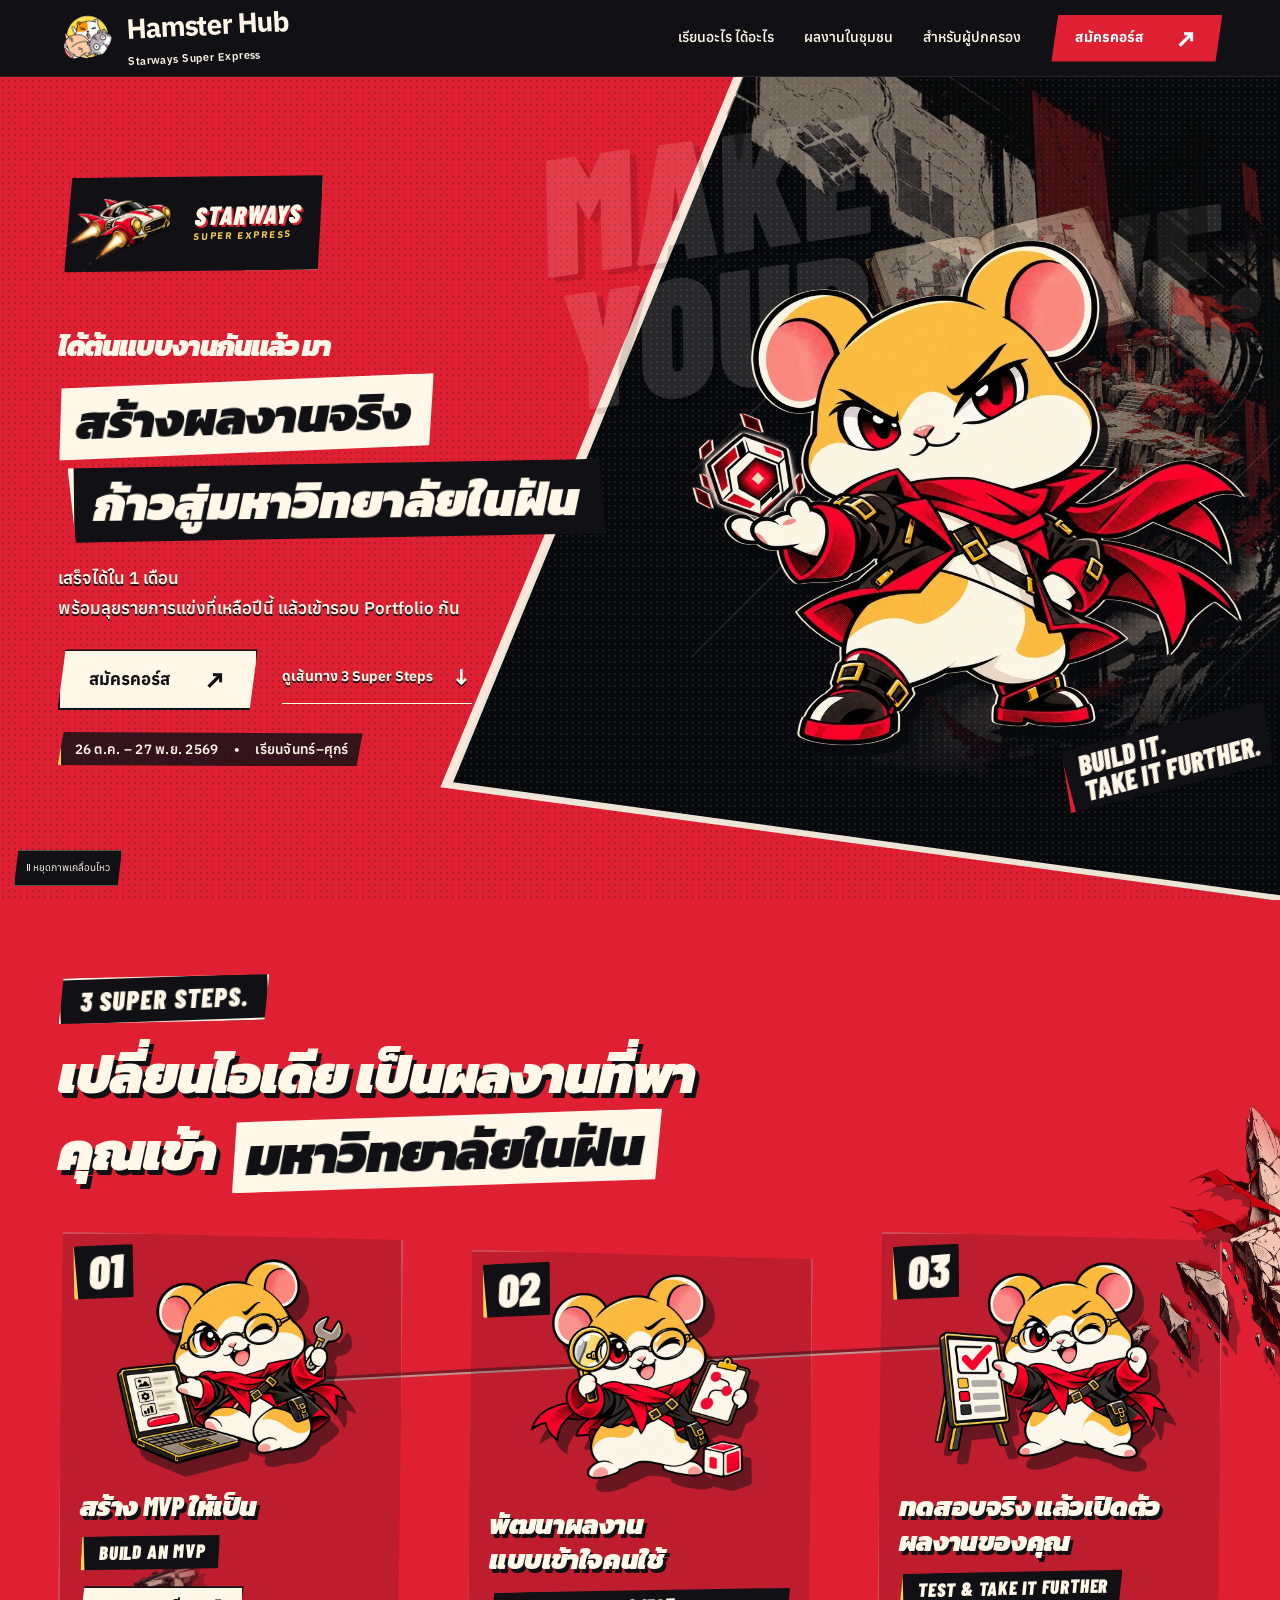
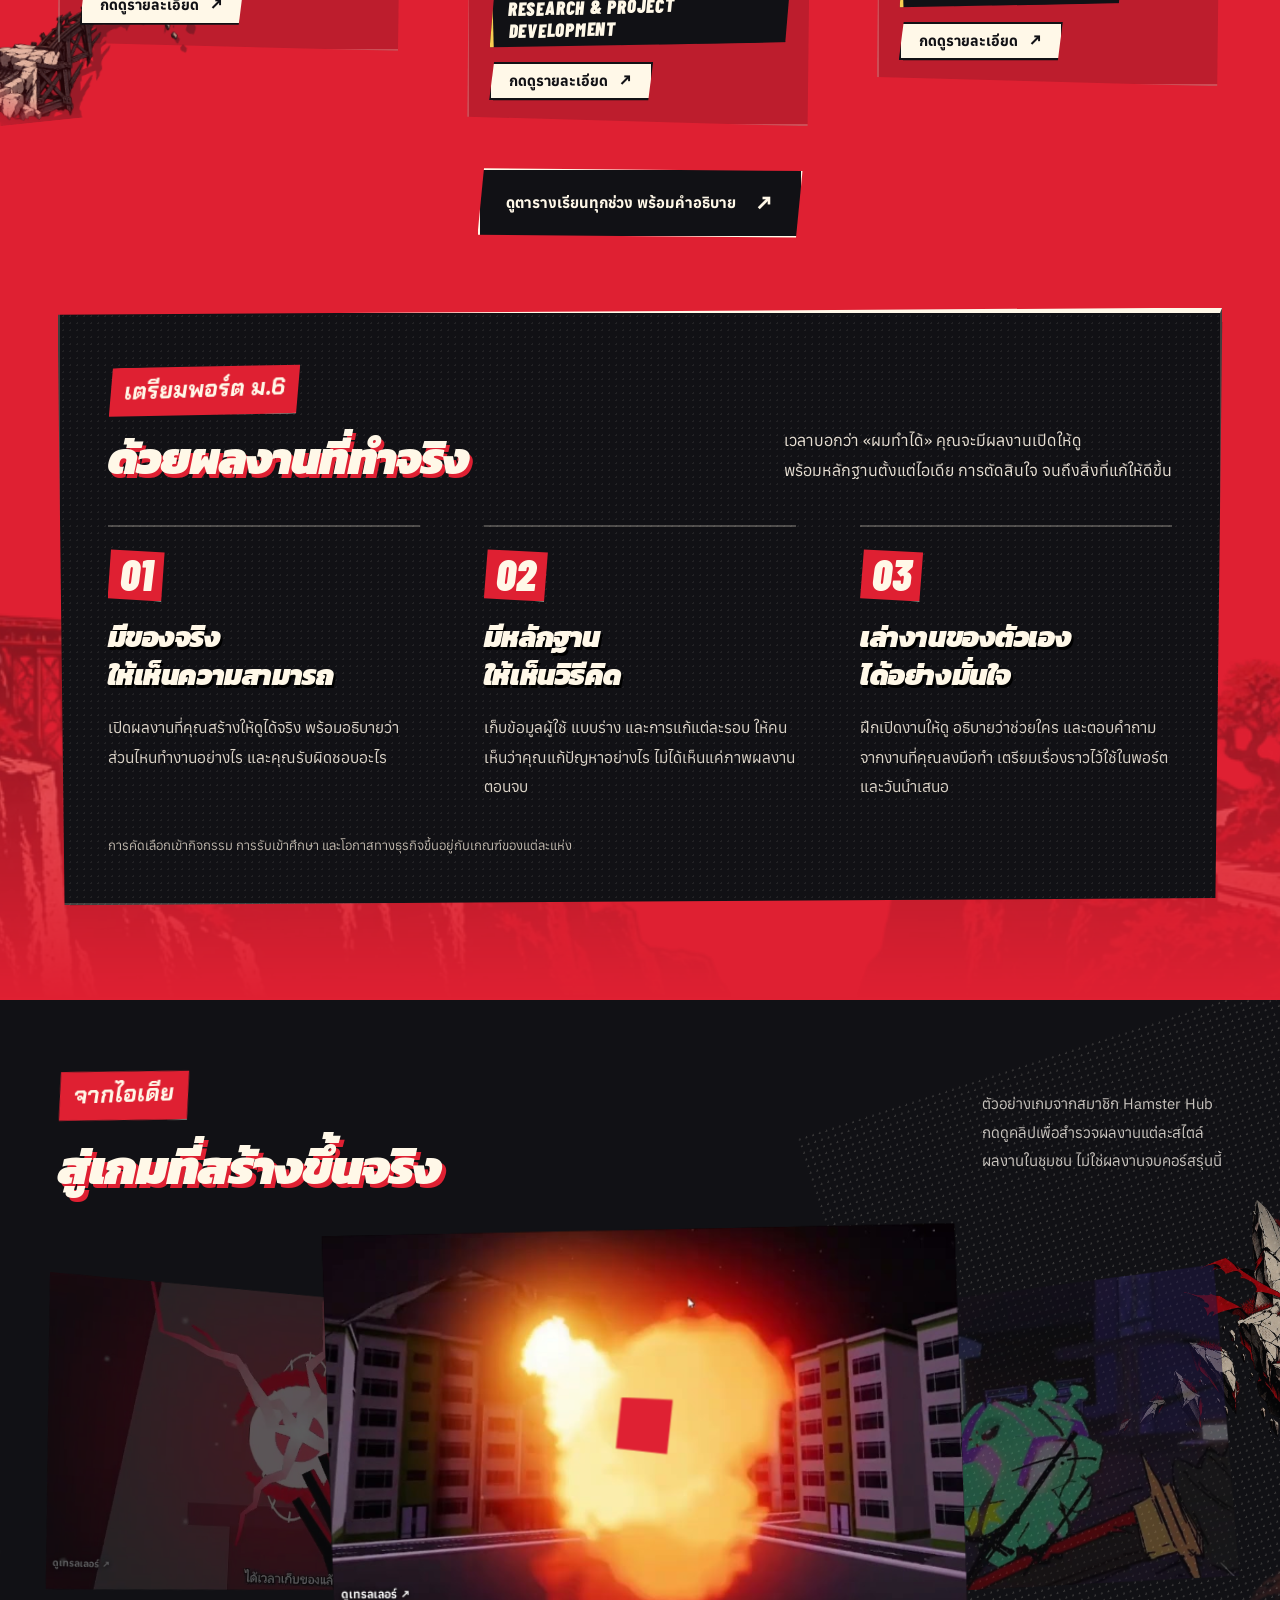
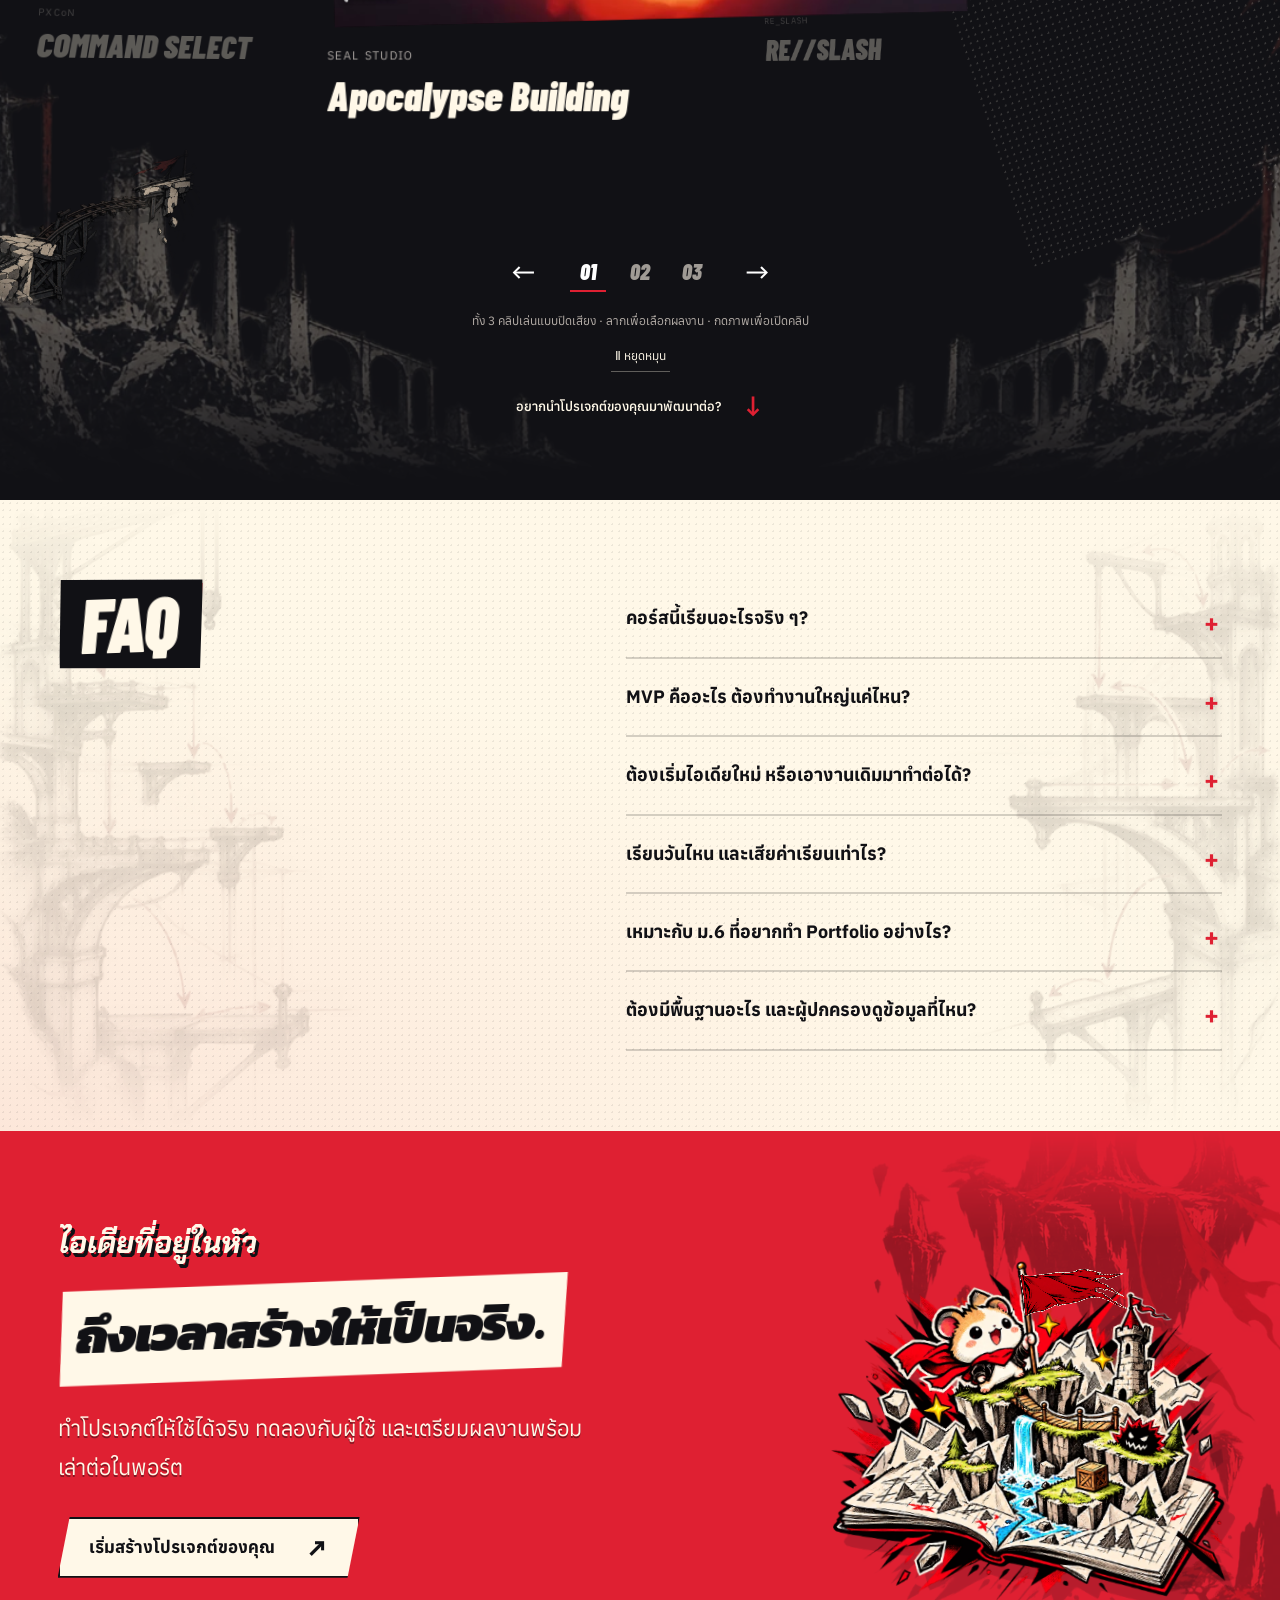
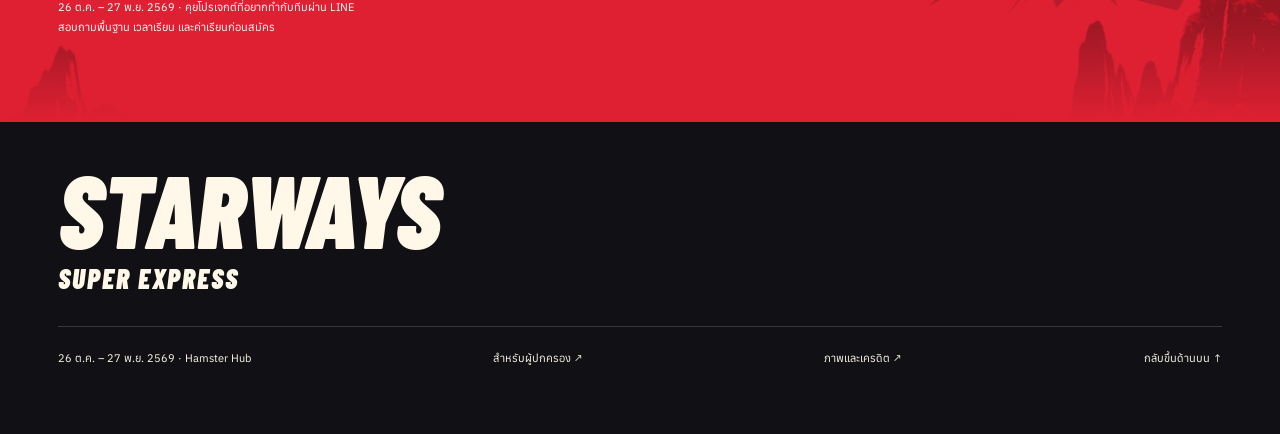
==== commit aad46eb3: "Restore registered hamster poses and align car jets with circular outlets" ====
--- a/index.html
+++ b/index.html
@@ -1 +1 @@
-<!doctype html><html lang="th"><head><meta charset="utf-8"><meta name="viewport" content="width=device-width,initial-scale=1"><meta name="theme-color" content="#df2032"><title>Starways Super Express — ทำโปรเจกต์ให้จบ และต่อยอดให้เป็น | Hamster Hub</title><meta name="description" content="Starways Super Express: 26 ต.ค. – 27 พ.ย. 2569 เรียนจันทร์–ศุกร์ ผ่าน 3 Super Steps จาก MVP สู่การพัฒนาซอฟต์แวร์ รับฟังผู้ใช้จริง และนำเสนอผลงาน โดย Hamster Hub"><link rel="icon" href="assets/rebellion/monsta.webp"><link rel="preload" href="assets/rebellion/Anuphan.ttf" as="font" type="font/ttf" crossorigin><link rel="preload" href="assets/rebellion/BarlowCondensed-BlackItalic.ttf" as="font" type="font/ttf" crossorigin><link rel="stylesheet" href="rebellion.css?v=12"><script src="app.js?v=20" defer></script><script src="gallery-orbit.js?v=21" defer></script><script src="rebellion.js?v=13" defer></script><link rel="stylesheet" href="chibi-v13.css?v=13"><script src="hero-action.js?v=20" defer></script><link rel="stylesheet" href="motion-v14.css?v=14"><script src="scene-motion.js?v=63" defer></script><link rel="stylesheet" href="polish-v15.css?v=15"><script src="depth-scene.js?v=15" defer></script><link rel="preload" href="assets/edge-v17/Kanit-BlackItalic.ttf" as="font" type="font/ttf" crossorigin><link rel="stylesheet" href="edge-v17.css?v=17"><script src="edge-v20.js?v=20" defer></script><link rel="stylesheet" href="seams-v18.css?v=18"><link rel="stylesheet" href="course-v19.css?v=19.1"><link rel="preload" href="assets/poster-v20/ChakraPetch-BoldItalic.ttf" as="font" type="font/ttf" crossorigin><link rel="stylesheet" href="poster-v20.css?v=20.1"><link rel="stylesheet" href="sales-v21.css?v=63"><link rel="stylesheet" href="heading-dimension.css?v=63"><link rel="stylesheet" href="super-steps-v64.css?v=64"><link rel="stylesheet" href="dark-hero-v65.css?v=65"><script src="hero-jet-v65.js?v=65" defer></script></head><body><a class="skip" href="#main">ข้ามไปเนื้อหา</a><header class="site-header"><div class="wrap header-row"><a class="brand brand-hamster" href="index.html" aria-label="Hamster Hub — Starways Super Express หน้าหลัก"><img src="assets/super-steps-v64/hamsterhub-logo.webp" alt="โลโก้ Hamster Hub" width="58" height="58"><span class="brand-copy"><strong>Hamster Hub</strong><small>Starways Super Express</small></span></a><button class="menu-toggle" aria-controls="navigation" aria-expanded="false">เมนู <span class="menu-mark" aria-hidden="true"></span></button><nav id="navigation" aria-label="เมนูหลัก"><a href="index.html#journey">เรียนอะไร ได้อะไร</a><a href="index.html#showcase">ผลงานในชุมชน</a><a href="parents.html">สำหรับผู้ปกครอง</a><a class="button nav-enroll" href="index.html#start">สมัครคอร์ส <span aria-hidden="true">↗</span></a></nav></div><div class="reading-progress" aria-hidden="true"></div></header><main id="main"><section class="hero comic-scene" id="top"><div class="scene-backdrop" aria-hidden="true"></div><div class="hero-ink" aria-hidden="true"><div class="hero-word">MAKE<br>YOUR MOVE.</div></div><div class="wrap hero-content"><div class="hero-copy"><div class="hero-course-mark" aria-label="Starways Super Express"><span class="jet-car" data-jet-car><canvas width="400" height="280" aria-hidden="true"></canvas><img class="flying-car-emblem" src="assets/dark-hero-v65/car-body.webp" alt="รถบินได้พร้อมแสงเครื่องยนต์" width="130" height="100"></span><span class="hero-course-wordmark"><strong>STARWAYS</strong><small>SUPER EXPRESS</small></span></div><h1><span class="poster-kicker prototype-kicker">ได้ต้นแบบงานกันแล้ว มา</span><span class="headline-stack"><span class="headline-cut">สร้างผลงานจริง</span><span class="headline-cut headline-cut--ink">ก้าวสู่มหาวิทยาลัยในฝัน</span></span></h1><p class="hero-desc">เสร็จได้ใน 1 เดือน<br>พร้อมลุยรายการแข่งที่เหลือปีนี้ แล้วเข้ารอบ Portfolio กัน</p><div class="hero-actions"><a class="button" href="#start">สมัครคอร์ส <span aria-hidden="true">↗</span></a><a class="text-link" href="#journey">ดูเส้นทาง 3 Super Steps <span aria-hidden="true">↓</span></a></div><p class="hero-facts">26 ต.ค. – 27 พ.ย. 2569 <i>•</i> เรียนจันทร์–ศุกร์</p></div><div class="hero-art" aria-label="ตัวละครหนูผู้สร้างโปรเจกต์"><div class="hero-map-prop" aria-hidden="true"><img src="assets/polish-v15/hero-map.webp" alt="" width="1280" height="1280"></div><div class="chibi-animation dark-chibi"><img class="chibi-fallback" src="assets/dark-hero-v65/hero.webp" alt="หนูจิบิตัวเรียบในชุดดำแดง ยื่นลูกบาศก์โปรเจกต์ด้วยท่าทางมั่นใจ" width="1300" height="1199" fetchpriority="high"></div><p class="art-scribble" aria-hidden="true">BUILD IT.<br>TAKE IT FURTHER.</p></div></div></section><section class="express-course comic-scene" id="journey" data-scroll-scene data-edge-scene><div class="edge-atmosphere" aria-hidden="true"><img class="edge-cutout edge-cutout--steel" src="assets/passage-v16/rail-fragment.webp" alt="" width="1400" height="933" loading="lazy"><img class="edge-cutout edge-cutout--stone" src="assets/motion-v14/rocks-right.webp" alt="" width="825" height="1100" loading="lazy"></div><div class="section-edge-layer" aria-hidden="true"><img class="section-edge section-edge--rail" src="assets/motion-v14/rocks-right.webp" alt="" width="1400" height="933" loading="eager"><img class="section-edge section-edge--rock" src="assets/motion-v14/rocks-left.webp" alt="" width="825" height="1100" loading="eager"></div><div class="scene-backdrop" aria-hidden="true"></div><div class="wrap"><div class="express-heading"><h2><span class="display-intro">3 SUPER STEPS.</span><span>เปลี่ยนไอเดีย เป็นผลงานที่พาคุณเข้า <em class="headline-cut headline-cut--inline">มหาวิทยาลัยในฝัน</em></span></h2></div><div class="express-timeline"><div class="route-progress" aria-hidden="true"><span></span></div><ol class="milestone-route"><li><a class="milestone-stop" href="curriculum.html#build" data-course-detail="build" aria-haspopup="dialog"><span class="milestone-fraction">01</span><span class="milestone-art"><img src="assets/super-steps-v64/step-mvp.webp" alt="" width="320" height="320" loading="lazy"></span><h3>สร้าง MVP ให้เป็น</h3><span class="milestone-en">BUILD AN MVP</span><span class="milestone-cta">กดดูรายละเอียด <i aria-hidden="true">↗</i></span></a></li><li><a class="milestone-stop" href="curriculum.html#develop" data-course-detail="develop" aria-haspopup="dialog"><span class="milestone-fraction">02</span><span class="milestone-art"><img src="assets/super-steps-v64/step-research.webp" alt="" width="320" height="320" loading="lazy"></span><h3>พัฒนาผลงาน<br>แบบเข้าใจคนใช้</h3><span class="milestone-en">RESEARCH &amp; PROJECT DEVELOPMENT</span><span class="milestone-cta">กดดูรายละเอียด <i aria-hidden="true">↗</i></span></a></li><li><a class="milestone-stop" href="curriculum.html#launch" data-course-detail="launch" aria-haspopup="dialog"><span class="milestone-fraction">03</span><span class="milestone-art"><img src="assets/super-steps-v64/step-test.webp" alt="" width="320" height="320" loading="lazy"></span><h3>ทดสอบจริง แล้วเปิดตัว<br>ผลงานของคุณ</h3><span class="milestone-en">TEST & TAKE IT FURTHER</span><span class="milestone-cta">กดดูรายละเอียด <i aria-hidden="true">↗</i></span></a></li></ol></div><a class="curriculum-all text-link" href="curriculum.html">ดูตารางเรียนทุกช่วง พร้อมคำอธิบาย <span aria-hidden="true">↗</span></a><div class="express-life" id="opportunities"><div class="express-life-heading"><h2><span class="display-intro">เตรียมพอร์ต ม.6</span><span>ด้วยผลงานที่ทำจริง</span></h2><p>เวลาบอกว่า «ผมทำได้» คุณจะมีผลงานเปิดให้ดู<br>พร้อมหลักฐานตั้งแต่ไอเดีย การตัดสินใจ จนถึงสิ่งที่แก้ให้ดีขึ้น</p></div><div class="express-features"><article class="express-feature"><div><span class="opportunity-number" aria-hidden="true">01</span><h3>มีของจริง<br>ให้เห็นความสามารถ</h3><p>เปิดผลงานที่คุณสร้างให้ดูได้จริง พร้อมอธิบายว่าส่วนไหนทำงานอย่างไร และคุณรับผิดชอบอะไร</p></div></article><article class="express-feature"><div><span class="opportunity-number" aria-hidden="true">02</span><h3>มีหลักฐาน<br>ให้เห็นวิธีคิด</h3><p>เก็บข้อมูลผู้ใช้ แบบร่าง และการแก้แต่ละรอบ ให้คนเห็นว่าคุณแก้ปัญหาอย่างไร ไม่ได้เห็นแค่ภาพผลงานตอนจบ</p></div></article><article class="express-feature"><div><span class="opportunity-number" aria-hidden="true">03</span><h3>เล่างานของตัวเอง<br>ได้อย่างมั่นใจ</h3><p>ฝึกเปิดงานให้ดู อธิบายว่าช่วยใคร และตอบคำถามจากงานที่คุณลงมือทำ เตรียมเรื่องราวไว้ใช้ในพอร์ตและวันนำเสนอ</p></div></article></div><p class="opportunity-note">การคัดเลือกเข้ากิจกรรม การรับเข้าศึกษา และโอกาสทางธุรกิจขึ้นอยู่กับเกณฑ์ของแต่ละแห่ง</p></div></div></section><section class="showcase comic-scene" id="showcase"><div class="edge-atmosphere" aria-hidden="true"><img class="edge-cutout edge-cutout--steel" src="assets/passage-v16/rail-fragment.webp" alt="" width="1400" height="933" loading="lazy"><img class="edge-cutout edge-cutout--stone" src="assets/motion-v14/rocks-right.webp" alt="" width="825" height="1100" loading="lazy"></div><div class="scene-backdrop" aria-hidden="true"></div><div class="wrap"><div class="showcase-heading"><h2><span class="display-intro">จากไอเดีย</span><span>สู่เกมที่สร้างขึ้นจริง</span></h2><p>ตัวอย่างเกมจากสมาชิก Hamster Hub<br>กดดูคลิปเพื่อสำรวจผลงานแต่ละสไตล์<br>ผลงานในชุมชน ไม่ใช่ผลงานจบคอร์สรุ่นนี้</p></div><div class="work-gallery" role="region" aria-roledescription="แกลเลอรีผลงาน" aria-label="ผลงานเกมจากสมาชิก Hamster Hub"><div class="gallery-stage" tabindex="0" aria-label="ลากซ้ายหรือขวา หรือใช้ปุ่มลูกศรเพื่อเลือกผลงาน"><article class="gallery-item" data-name="Apocalypse Building" data-active="true" style="--position:0;--depth:60;--scale:1;--opacity:1;--brightness:1"><a class="project-media" href="https://www.youtube.com/watch?v=RZhOiGRcjcY" target="_blank" rel="noopener" data-video="RZhOiGRcjcY" data-title="Apocalypse Building" aria-label="ดูเทรลเลอร์ Apocalypse Building"><img src="assets/showcase/apocalypse-wide.jpg" width="1280" height="720" alt="ภาพเกม Apocalypse Building จากคลิปของ SEAL STUDIO" loading="lazy" draggable="false"><span class="play" aria-hidden="true">▶</span><span class="watch-label">ดูเทรลเลอร์ ↗</span></a><div class="project-caption"><p class="project-credit">SEAL STUDIO</p><h3>Apocalypse Building</h3></div></article><article class="gallery-item" data-name="RE//SLASH" data-active="false" style="--position:1;--depth:-80;--scale:0.8;--opacity:0.65;--brightness:0.7"><a class="project-media" href="https://www.youtube.com/watch?v=LhUO186ZWG8" target="_blank" rel="noopener" data-video="LhUO186ZWG8" data-title="RE//SLASH" aria-label="ดูเทรลเลอร์ RE//SLASH"><img src="assets/showcase/reslash-wide.jpg" width="1280" height="720" alt="ภาพเกม RE//SLASH จากคลิปของ RE_SLASH" loading="lazy" draggable="false"><span class="play" aria-hidden="true">▶</span><span class="watch-label">ดูเทรลเลอร์ ↗</span></a><div class="project-caption"><p class="project-credit">RE_SLASH</p><h3>RE//SLASH</h3></div></article><article class="gallery-item" data-name="COMMAND SELECT" data-active="false" style="--position:-1;--depth:-80;--scale:0.8;--opacity:0.65;--brightness:0.7"><a class="project-media" href="https://www.youtube.com/watch?v=DtIPdelMho0" target="_blank" rel="noopener" data-video="DtIPdelMho0" data-title="COMMAND SELECT" aria-label="ดูเทรลเลอร์ COMMAND SELECT"><img src="assets/showcase/command-wide.jpg" width="1280" height="720" alt="ภาพเกม COMMAND SELECT จากคลิปของ PXCoN" loading="lazy" draggable="false"><span class="play" aria-hidden="true">▶</span><span class="watch-label">ดูเทรลเลอร์ ↗</span></a><div class="project-caption"><p class="project-credit">PXCoN</p><h3>COMMAND SELECT</h3></div></article></div><div class="gallery-controls"><button class="gallery-arrow" type="button" data-gallery-prev aria-label="ผลงานก่อนหน้า">←</button><div class="gallery-picks"><button type="button" data-gallery-pick="0" aria-pressed="true" aria-label="เลือก Apocalypse Building">01</button><button type="button" data-gallery-pick="1" aria-pressed="false" aria-label="เลือก RE//SLASH">02</button><button type="button" data-gallery-pick="2" aria-pressed="false" aria-label="เลือก COMMAND SELECT">03</button></div><button class="gallery-arrow" type="button" data-gallery-next aria-label="ผลงานถัดไป">→</button></div><p class="gallery-help">ทั้ง 3 คลิปเล่นแบบปิดเสียง · ลากเพื่อเลือกผลงาน · กดภาพเพื่อเปิดคลิป</p><button type="button" class="gallery-auto" data-gallery-auto aria-pressed="true">Ⅱ หยุดหมุน</button><p class="sr-only" data-gallery-status aria-live="polite" aria-atomic="true"></p></div><a class="chapter-next" href="#start">อยากนำโปรเจกต์ของคุณมาพัฒนาต่อ? <span aria-hidden="true">↓</span></a></div></section><section class="questions comic-scene" id="questions"><div class="scene-backdrop" aria-hidden="true"></div><div class="wrap questions-grid"><h2>FAQ</h2><div class="faq"><details><summary>คอร์สนี้เรียนอะไรจริง ๆ?</summary><p>เริ่มจากทำ MVP หรือผลงานรุ่นแรกที่ใช้งานได้ ต่อด้วยการวิเคราะห์ตลาด กระบวนการพัฒนาซอฟต์แวร์ การนำเสนอ การต่อยอดแบบ Startup และการใช้งานจริงโดยผู้ใช้ ก่อนนำเสนอผลงานปลายคอร์ส <a href="curriculum.html">ดูแต่ละช่วงพร้อมคำอธิบาย ↗</a></p></details><details><summary>MVP คืออะไร ต้องทำงานใหญ่แค่ไหน?</summary><p>MVP คือผลงานรุ่นแรกที่มีส่วนสำคัญพอให้ใช้งานและสาธิตแนวคิดได้ จุดเริ่มต้นคือทำสิ่งจำเป็นให้จบก่อน แล้วจึงพัฒนาต่อจากข้อมูลที่ได้</p></details><details><summary>ต้องเริ่มไอเดียใหม่ หรือเอางานเดิมมาทำต่อได้?</summary><p>นำงานจากกิจกรรมก่อนหน้ามาพัฒนาต่อให้จบได้ คุยกับทีมเรื่องโปรเจกต์ที่มีและพื้นฐานของคุณ เพื่อวางเป้าหมายที่เหมาะสมก่อนสมัคร</p></details><details><summary>เรียนวันไหน และเสียค่าเรียนเท่าไร?</summary><p>รอบนี้อยู่ระหว่าง 26 ต.ค. – 27 พ.ย. 2569 ระบุเรียนจันทร์–ศุกร์ ช่วง Research &amp; Project Development เรียนวันที่ 1–13 พ.ย. สอบถามทีมเพื่อยืนยันเวลาเรียนรายวัน รูปแบบการเรียน ค่าเรียน และอุปกรณ์ก่อนสมัคร</p></details><details><summary>เหมาะกับ ม.6 ที่อยากทำ Portfolio อย่างไร?</summary><p>ได้ฝึกสร้างผลงาน อธิบายวิธีคิด แสดงสิ่งที่ปรับจากความคิดเห็น และนำเสนองาน สิ่งเหล่านี้นำไปประกอบเรื่องราวใน Portfolio ได้ แต่การสมัครและการคัดเลือกต้องดูเกณฑ์ของแต่ละโอกาส</p></details><details><summary>ต้องมีพื้นฐานอะไร และผู้ปกครองดูข้อมูลที่ไหน?</summary><p>แจ้งทีมว่ามีพื้นฐานด้านไหน เคยทำอะไร และอยากพัฒนาอะไร เพื่อให้ทีมประเมินความเหมาะสมและขอบเขตงานก่อนสมัคร <a href="parents.html">อ่านข้อมูลสำหรับผู้ปกครอง ↗</a></p></details></div></div></section><section class="closing comic-scene" id="start" data-scroll-scene><div class="scene-backdrop" aria-hidden="true"></div><div class="wrap closing-grid"><div><h2><span class="display-intro">ไอเดียที่อยู่ในหัว</span><span class="headline-cut">ถึงเวลาสร้างให้เป็นจริง.</span></h2><p class="lead">ทำโปรเจกต์ให้ใช้ได้จริง ทดลองกับผู้ใช้ และเตรียมผลงานพร้อมเล่าต่อในพอร์ต</p><a class="button" href="https://page.line.me/jkm4247u?openQrModal=true" target="_blank" rel="noopener">เริ่มสร้างโปรเจกต์ของคุณ <span aria-hidden="true">↗</span></a><p class="contact-note">26 ต.ค. – 27 พ.ย. 2569 · คุยโปรเจกต์ที่อยากทำกับทีมผ่าน LINE<br>สอบถามพื้นฐาน เวลาเรียน และค่าเรียนก่อนสมัคร</p></div><div class="closing-composition"><img class="closing-art" src="assets/motion-v14/closing-base.webp" alt="ภาพหนูจิบิผู้สร้างเกม ยืนบนโลกเกมที่โผล่จากสมุด พร้อมธงที่สะบัดอยู่บนเสา" width="1100" height="1005" loading="lazy"><div class="flag-fabric" data-flag-wave aria-hidden="true"><img src="assets/motion-v14/flag-cloth.webp" alt="" width="1100" height="550" loading="lazy"><canvas width="480" height="340"></canvas></div></div></div></section></main><footer class="site-footer"><div class="wrap"><a class="footer-wordmark" href="index.html">STARWAYS<span>SUPER EXPRESS</span></a><div class="footer-meta"><span>26 ต.ค. – 27 พ.ย. 2569 · Hamster Hub</span><a href="parents.html">สำหรับผู้ปกครอง ↗</a><a href="credits.html">ภาพและเครดิต ↗</a><a href="#main">กลับขึ้นด้านบน ↑</a></div></div></footer><dialog id="video-dialog" class="video-dialog" aria-labelledby="video-title"><div class="video-dialog-heading"><h2 id="video-title">ตัวอย่างเกม</h2><button type="button" data-close-video aria-label="ปิดคลิป">ปิด ×</button></div><div id="video-player" class="video-player"></div><p>หากคลิปไม่เล่น <a id="video-fallback" href="https://www.youtube.com" target="_blank" rel="noopener">เปิดดูบน YouTube ↗</a></p></dialog><template id="detail-build" data-detail-title="สร้าง MVP ให้เป็น" data-detail-position="Super Step 1 / 3 · 26–30 ต.ค."><p class="detail-intro">จบช่วงแรกพร้อม MVP ที่เปิดให้เห็นได้ว่าไอเดียของคุณทำงานอย่างไร</p><article class="learning-period" id="mvp"><p class="period-date">26–30 ต.ค. · <span lang="en">MVP</span></p><h3>ทำผลงานรุ่นแรกให้ใช้งานได้</h3><dl class="learning-outcomes"><div><dt>เรียนอะไร</dt><dd>เลือกสิ่งสำคัญที่สุดที่ผลงานต้องทำได้ แล้วทำส่วนนั้นให้จบก่อน</dd></div><div><dt>ลงมือทำ</dt><dd>ลดขอบเขตงานให้พอสร้างและสาธิตได้ ไม่รอให้ทุกฟีเจอร์สมบูรณ์</dd></div><div><dt>สิ่งที่นำมาแสดงได้</dt><dd>ผลงานรุ่นแรกสำหรับสาธิตแนวคิด</dd></div></dl></article></template><template id="detail-develop" data-detail-title="พัฒนาผลงานแบบเข้าใจคนใช้" data-detail-position="Super Step 2 / 3 · 1–13 พ.ย."><p class="detail-intro">ค้นหาความต้องการของผู้ใช้ เลือกสิ่งสำคัญมาพัฒนา แล้วนำเสนอว่าผลงานช่วยเขาอย่างไร</p><article class="learning-period" id="market"><span id="engineering" aria-hidden="true"></span><span id="presentation" aria-hidden="true"></span><p class="period-date">1–13 พ.ย. · <span lang="en">Research &amp; Project Development</span></p><h3>พัฒนาผลงานแบบเข้าใจคนใช้</h3><dl class="learning-outcomes"><div><dt>เรียนอะไร</dt><dd>ศึกษาคนที่จะใช้ผลงาน ค้นหาปัญหาที่เขาต้องการให้แก้ แล้ววางแผนพัฒนาโปรเจกต์</dd></div><div><dt>ลงมือทำ</dt><dd>นำข้อมูลผู้ใช้มาเลือกสิ่งสำคัญ ใช้ AI ช่วยพัฒนางานอย่างมีขั้นตอน และฝึกนำเสนอว่าผลงานช่วยเขาอย่างไร</dd></div><div><dt>สิ่งที่นำมาแสดงได้</dt><dd>ผลงานที่พัฒนาจาก MVP พร้อมข้อมูลผู้ใช้และการนำเสนอโปรเจกต์</dd></div></dl></article></template><template id="detail-launch" data-detail-title="พิสูจน์ด้วยผู้ใช้จริง พร้อมเปิดตัวผลงาน" data-detail-position="Super Step 3 / 3 · 16–27 พ.ย."><p class="detail-intro">รับฟังผู้ใช้จริง แก้จุดติดขัด และเตรียมผลงานพร้อมเรื่องราวสำหรับวันนำเสนอ</p><article class="learning-period" id="startup"><p class="period-date">16–20 พ.ย. · <span lang="en">Startup Process</span></p><h3>มองผลงานให้เป็นผลิตภัณฑ์</h3><dl class="learning-outcomes"><div><dt>เรียนอะไร</dt><dd>ออกแบบประสบการณ์ใช้งานและคุณค่าที่ทำให้คนอยากใช้ผลงาน</dd></div><div><dt>ลงมือทำ</dt><dd>ขัดเกลาผลงานและฝึกอธิบายคุณค่าที่แตกต่างในมุมธุรกิจ</dd></div><div><dt>สิ่งที่นำมาแสดงได้</dt><dd>ผลงานที่ขัดเกลาประสบการณ์ใช้งาน พร้อมแนวทางนำเสนอคุณค่า</dd></div></dl></article><article class="learning-period" id="feedback"><p class="period-date">23–25 พ.ย. · <span lang="en">User Acceptance Test & Feedback</span></p><h3>รับฟังผู้ใช้จริง แล้วแก้จุดที่ขวางการใช้งาน</h3><dl class="learning-outcomes"><div><dt>เรียนอะไร</dt><dd>ดูว่าคนที่ตั้งใจทำให้สามารถใช้งานได้ตามเป้าหมายหรือไม่</dd></div><div><dt>ลงมือทำ</dt><dd>ให้ผู้ใช้ใช้งานจริง เก็บสิ่งที่ติดขัด และนำความคิดเห็นกลับมาปรับปรุง</dd></div><div><dt>สิ่งที่นำมาแสดงได้</dt><dd>ข้อค้นพบจากผู้ใช้และงานที่ปรับจากความคิดเห็น</dd></div></dl></article><article class="learning-period" id="final"><p class="period-date">26–27 พ.ย. · <span lang="en">Final Presentation</span></p><h3>เปิดผลงานให้เห็นคุณค่า พร้อมเล่าพัฒนาการของคุณ</h3><dl class="learning-outcomes"><div><dt>เรียนอะไร</dt><dd>เล่าความเปลี่ยนแปลงของงานด้วยสิ่งที่ลงมือทำจริง</dd></div><div><dt>ลงมือทำ</dt><dd>สาธิตผลงาน พร้อมอธิบายปัญหา วิธีแก้ และสิ่งที่เรียนรู้จากผู้ใช้</dd></div><div><dt>สิ่งที่นำมาแสดงได้</dt><dd>ผลงานปลายคอร์สและเรื่องราวการพัฒนาที่นำไปเล่าต่อได้</dd></div></dl></article></template><dialog class="course-dialog" id="course-dialog" aria-labelledby="course-detail-title"><div class="course-dialog-top"><span id="course-detail-position"></span><button type="button" data-close-course aria-label="ปิดรายละเอียด">ปิด ×</button></div><h2 id="course-detail-title"></h2><div id="course-detail-body"></div><nav class="course-detail-nav" aria-label="เปลี่ยน Super Step"><button type="button" data-prev-course>← ก่อนหน้า</button><a href="curriculum.html" id="course-detail-link">เปิดหน้าเต็ม ↗</a><button type="button" data-next-course>ถัดไป →</button></nav></dialog><script src="curriculum.js?v=19" defer></script><script src="showcase-video-v20.js?v=21.1" defer></script><button class="motion-toggle" type="button" data-motion-toggle aria-pressed="false">Ⅱ หยุดภาพเคลื่อนไหว</button></body></html>+<!doctype html><html lang="th"><head><meta charset="utf-8"><meta name="viewport" content="width=device-width,initial-scale=1"><meta name="theme-color" content="#df2032"><title>Starways Super Express — ทำโปรเจกต์ให้จบ และต่อยอดให้เป็น | Hamster Hub</title><meta name="description" content="Starways Super Express: 26 ต.ค. – 27 พ.ย. 2569 เรียนจันทร์–ศุกร์ ผ่าน 3 Super Steps จาก MVP สู่การพัฒนาซอฟต์แวร์ รับฟังผู้ใช้จริง และนำเสนอผลงาน โดย Hamster Hub"><link rel="icon" href="assets/rebellion/monsta.webp"><link rel="preload" href="assets/rebellion/Anuphan.ttf" as="font" type="font/ttf" crossorigin><link rel="preload" href="assets/rebellion/BarlowCondensed-BlackItalic.ttf" as="font" type="font/ttf" crossorigin><link rel="stylesheet" href="rebellion.css?v=12"><script src="app.js?v=20" defer></script><script src="gallery-orbit.js?v=21" defer></script><script src="rebellion.js?v=13" defer></script><link rel="stylesheet" href="chibi-v13.css?v=13"><script src="hero-action.js?v=20" defer></script><link rel="stylesheet" href="motion-v14.css?v=14"><script src="scene-motion.js?v=63" defer></script><link rel="stylesheet" href="polish-v15.css?v=15"><script src="depth-scene.js?v=15" defer></script><link rel="preload" href="assets/edge-v17/Kanit-BlackItalic.ttf" as="font" type="font/ttf" crossorigin><link rel="stylesheet" href="edge-v17.css?v=17"><script src="edge-v20.js?v=20" defer></script><link rel="stylesheet" href="seams-v18.css?v=18"><link rel="stylesheet" href="course-v19.css?v=19.1"><link rel="preload" href="assets/poster-v20/ChakraPetch-BoldItalic.ttf" as="font" type="font/ttf" crossorigin><link rel="stylesheet" href="poster-v20.css?v=20.1"><link rel="stylesheet" href="sales-v21.css?v=63"><link rel="stylesheet" href="heading-dimension.css?v=63"><link rel="stylesheet" href="super-steps-v64.css?v=64"><link rel="stylesheet" href="dark-hero-v65.css?v=65"><script src="hero-jet-v65.js?v=66" defer></script><link rel="preload" as="image" href="assets/hero-loop-v66/pose-1.webp"><link rel="preload" as="image" href="assets/hero-loop-v66/pose-2.webp"><link rel="stylesheet" href="hero-fixes-v66.css?v=66"><script src="hero-loop-v66.js?v=66" defer></script></head><body><a class="skip" href="#main">ข้ามไปเนื้อหา</a><header class="site-header"><div class="wrap header-row"><a class="brand brand-hamster" href="index.html" aria-label="Hamster Hub — Starways Super Express หน้าหลัก"><img src="assets/super-steps-v64/hamsterhub-logo.webp" alt="โลโก้ Hamster Hub" width="58" height="58"><span class="brand-copy"><strong>Hamster Hub</strong><small>Starways Super Express</small></span></a><button class="menu-toggle" aria-controls="navigation" aria-expanded="false">เมนู <span class="menu-mark" aria-hidden="true"></span></button><nav id="navigation" aria-label="เมนูหลัก"><a href="index.html#journey">เรียนอะไร ได้อะไร</a><a href="index.html#showcase">ผลงานในชุมชน</a><a href="parents.html">สำหรับผู้ปกครอง</a><a class="button nav-enroll" href="index.html#start">สมัครคอร์ส <span aria-hidden="true">↗</span></a></nav></div><div class="reading-progress" aria-hidden="true"></div></header><main id="main"><section class="hero comic-scene" id="top"><div class="scene-backdrop" aria-hidden="true"></div><div class="hero-ink" aria-hidden="true"><div class="hero-word">MAKE<br>YOUR MOVE.</div></div><div class="wrap hero-content"><div class="hero-copy"><div class="hero-course-mark" aria-label="Starways Super Express"><span class="jet-car" data-jet-car><canvas width="400" height="280" aria-hidden="true"></canvas><img class="flying-car-emblem" src="assets/dark-hero-v65/car-body.webp" alt="รถบินได้พร้อมแสงเครื่องยนต์" width="130" height="100"></span><span class="hero-course-wordmark"><strong>STARWAYS</strong><small>SUPER EXPRESS</small></span></div><h1><span class="poster-kicker prototype-kicker">ได้ต้นแบบงานกันแล้ว มา</span><span class="headline-stack"><span class="headline-cut">สร้างผลงานจริง</span><span class="headline-cut headline-cut--ink">ก้าวสู่มหาวิทยาลัยในฝัน</span></span></h1><p class="hero-desc">เสร็จได้ใน 1 เดือน<br>พร้อมลุยรายการแข่งที่เหลือปีนี้ แล้วเข้ารอบ Portfolio กัน</p><div class="hero-actions"><a class="button" href="#start">สมัครคอร์ส <span aria-hidden="true">↗</span></a><a class="text-link" href="#journey">ดูเส้นทาง 3 Super Steps <span aria-hidden="true">↓</span></a></div><p class="hero-facts">26 ต.ค. – 27 พ.ย. 2569 <i>•</i> เรียนจันทร์–ศุกร์</p></div><div class="hero-art" aria-label="ตัวละครหนูผู้สร้างโปรเจกต์"><div class="hero-map-prop" aria-hidden="true"><img src="assets/polish-v15/hero-map.webp" alt="" width="1280" height="1280"></div><div class="chibi-animation dark-chibi" data-dark-animation><img class="chibi-fallback" src="assets/hero-loop-v66/pose-0.webp" alt="หนูจิบิตัวเรียบในชุดดำแดง ยื่นลูกบาศก์โปรเจกต์ด้วยท่าทางมั่นใจ" width="1300" height="1199" fetchpriority="high"></div><p class="art-scribble" aria-hidden="true">BUILD IT.<br>TAKE IT FURTHER.</p></div></div></section><section class="express-course comic-scene" id="journey" data-scroll-scene data-edge-scene><div class="edge-atmosphere" aria-hidden="true"><img class="edge-cutout edge-cutout--steel" src="assets/passage-v16/rail-fragment.webp" alt="" width="1400" height="933" loading="lazy"><img class="edge-cutout edge-cutout--stone" src="assets/motion-v14/rocks-right.webp" alt="" width="825" height="1100" loading="lazy"></div><div class="section-edge-layer" aria-hidden="true"><img class="section-edge section-edge--rail" src="assets/motion-v14/rocks-right.webp" alt="" width="1400" height="933" loading="eager"><img class="section-edge section-edge--rock" src="assets/motion-v14/rocks-left.webp" alt="" width="825" height="1100" loading="eager"></div><div class="scene-backdrop" aria-hidden="true"></div><div class="wrap"><div class="express-heading"><h2><span class="display-intro">3 SUPER STEPS.</span><span>เปลี่ยนไอเดีย เป็นผลงานที่พาคุณเข้า <em class="headline-cut headline-cut--inline">มหาวิทยาลัยในฝัน</em></span></h2></div><div class="express-timeline"><div class="route-progress" aria-hidden="true"><span></span></div><ol class="milestone-route"><li><a class="milestone-stop" href="curriculum.html#build" data-course-detail="build" aria-haspopup="dialog"><span class="milestone-fraction">01</span><span class="milestone-art"><img src="assets/super-steps-v64/step-mvp.webp" alt="" width="320" height="320" loading="lazy"></span><h3>สร้าง MVP ให้เป็น</h3><span class="milestone-en">BUILD AN MVP</span><span class="milestone-cta">กดดูรายละเอียด <i aria-hidden="true">↗</i></span></a></li><li><a class="milestone-stop" href="curriculum.html#develop" data-course-detail="develop" aria-haspopup="dialog"><span class="milestone-fraction">02</span><span class="milestone-art"><img src="assets/super-steps-v64/step-research.webp" alt="" width="320" height="320" loading="lazy"></span><h3>พัฒนาผลงาน<br>แบบเข้าใจคนใช้</h3><span class="milestone-en">RESEARCH &amp; PROJECT DEVELOPMENT</span><span class="milestone-cta">กดดูรายละเอียด <i aria-hidden="true">↗</i></span></a></li><li><a class="milestone-stop" href="curriculum.html#launch" data-course-detail="launch" aria-haspopup="dialog"><span class="milestone-fraction">03</span><span class="milestone-art"><img src="assets/super-steps-v64/step-test.webp" alt="" width="320" height="320" loading="lazy"></span><h3>ทดสอบจริง แล้วเปิดตัว<br>ผลงานของคุณ</h3><span class="milestone-en">TEST & TAKE IT FURTHER</span><span class="milestone-cta">กดดูรายละเอียด <i aria-hidden="true">↗</i></span></a></li></ol></div><a class="curriculum-all text-link" href="curriculum.html">ดูตารางเรียนทุกช่วง พร้อมคำอธิบาย <span aria-hidden="true">↗</span></a><div class="express-life" id="opportunities"><div class="express-life-heading"><h2><span class="display-intro">เตรียมพอร์ต ม.6</span><span>ด้วยผลงานที่ทำจริง</span></h2><p>เวลาบอกว่า «ผมทำได้» คุณจะมีผลงานเปิดให้ดู<br>พร้อมหลักฐานตั้งแต่ไอเดีย การตัดสินใจ จนถึงสิ่งที่แก้ให้ดีขึ้น</p></div><div class="express-features"><article class="express-feature"><div><span class="opportunity-number" aria-hidden="true">01</span><h3>มีของจริง<br>ให้เห็นความสามารถ</h3><p>เปิดผลงานที่คุณสร้างให้ดูได้จริง พร้อมอธิบายว่าส่วนไหนทำงานอย่างไร และคุณรับผิดชอบอะไร</p></div></article><article class="express-feature"><div><span class="opportunity-number" aria-hidden="true">02</span><h3>มีหลักฐาน<br>ให้เห็นวิธีคิด</h3><p>เก็บข้อมูลผู้ใช้ แบบร่าง และการแก้แต่ละรอบ ให้คนเห็นว่าคุณแก้ปัญหาอย่างไร ไม่ได้เห็นแค่ภาพผลงานตอนจบ</p></div></article><article class="express-feature"><div><span class="opportunity-number" aria-hidden="true">03</span><h3>เล่างานของตัวเอง<br>ได้อย่างมั่นใจ</h3><p>ฝึกเปิดงานให้ดู อธิบายว่าช่วยใคร และตอบคำถามจากงานที่คุณลงมือทำ เตรียมเรื่องราวไว้ใช้ในพอร์ตและวันนำเสนอ</p></div></article></div><p class="opportunity-note">การคัดเลือกเข้ากิจกรรม การรับเข้าศึกษา และโอกาสทางธุรกิจขึ้นอยู่กับเกณฑ์ของแต่ละแห่ง</p></div></div></section><section class="showcase comic-scene" id="showcase"><div class="edge-atmosphere" aria-hidden="true"><img class="edge-cutout edge-cutout--steel" src="assets/passage-v16/rail-fragment.webp" alt="" width="1400" height="933" loading="lazy"><img class="edge-cutout edge-cutout--stone" src="assets/motion-v14/rocks-right.webp" alt="" width="825" height="1100" loading="lazy"></div><div class="scene-backdrop" aria-hidden="true"></div><div class="wrap"><div class="showcase-heading"><h2><span class="display-intro">จากไอเดีย</span><span>สู่เกมที่สร้างขึ้นจริง</span></h2><p>ตัวอย่างเกมจากสมาชิก Hamster Hub<br>กดดูคลิปเพื่อสำรวจผลงานแต่ละสไตล์<br>ผลงานในชุมชน ไม่ใช่ผลงานจบคอร์สรุ่นนี้</p></div><div class="work-gallery" role="region" aria-roledescription="แกลเลอรีผลงาน" aria-label="ผลงานเกมจากสมาชิก Hamster Hub"><div class="gallery-stage" tabindex="0" aria-label="ลากซ้ายหรือขวา หรือใช้ปุ่มลูกศรเพื่อเลือกผลงาน"><article class="gallery-item" data-name="Apocalypse Building" data-active="true" style="--position:0;--depth:60;--scale:1;--opacity:1;--brightness:1"><a class="project-media" href="https://www.youtube.com/watch?v=RZhOiGRcjcY" target="_blank" rel="noopener" data-video="RZhOiGRcjcY" data-title="Apocalypse Building" aria-label="ดูเทรลเลอร์ Apocalypse Building"><img src="assets/showcase/apocalypse-wide.jpg" width="1280" height="720" alt="ภาพเกม Apocalypse Building จากคลิปของ SEAL STUDIO" loading="lazy" draggable="false"><span class="play" aria-hidden="true">▶</span><span class="watch-label">ดูเทรลเลอร์ ↗</span></a><div class="project-caption"><p class="project-credit">SEAL STUDIO</p><h3>Apocalypse Building</h3></div></article><article class="gallery-item" data-name="RE//SLASH" data-active="false" style="--position:1;--depth:-80;--scale:0.8;--opacity:0.65;--brightness:0.7"><a class="project-media" href="https://www.youtube.com/watch?v=LhUO186ZWG8" target="_blank" rel="noopener" data-video="LhUO186ZWG8" data-title="RE//SLASH" aria-label="ดูเทรลเลอร์ RE//SLASH"><img src="assets/showcase/reslash-wide.jpg" width="1280" height="720" alt="ภาพเกม RE//SLASH จากคลิปของ RE_SLASH" loading="lazy" draggable="false"><span class="play" aria-hidden="true">▶</span><span class="watch-label">ดูเทรลเลอร์ ↗</span></a><div class="project-caption"><p class="project-credit">RE_SLASH</p><h3>RE//SLASH</h3></div></article><article class="gallery-item" data-name="COMMAND SELECT" data-active="false" style="--position:-1;--depth:-80;--scale:0.8;--opacity:0.65;--brightness:0.7"><a class="project-media" href="https://www.youtube.com/watch?v=DtIPdelMho0" target="_blank" rel="noopener" data-video="DtIPdelMho0" data-title="COMMAND SELECT" aria-label="ดูเทรลเลอร์ COMMAND SELECT"><img src="assets/showcase/command-wide.jpg" width="1280" height="720" alt="ภาพเกม COMMAND SELECT จากคลิปของ PXCoN" loading="lazy" draggable="false"><span class="play" aria-hidden="true">▶</span><span class="watch-label">ดูเทรลเลอร์ ↗</span></a><div class="project-caption"><p class="project-credit">PXCoN</p><h3>COMMAND SELECT</h3></div></article></div><div class="gallery-controls"><button class="gallery-arrow" type="button" data-gallery-prev aria-label="ผลงานก่อนหน้า">←</button><div class="gallery-picks"><button type="button" data-gallery-pick="0" aria-pressed="true" aria-label="เลือก Apocalypse Building">01</button><button type="button" data-gallery-pick="1" aria-pressed="false" aria-label="เลือก RE//SLASH">02</button><button type="button" data-gallery-pick="2" aria-pressed="false" aria-label="เลือก COMMAND SELECT">03</button></div><button class="gallery-arrow" type="button" data-gallery-next aria-label="ผลงานถัดไป">→</button></div><p class="gallery-help">ทั้ง 3 คลิปเล่นแบบปิดเสียง · ลากเพื่อเลือกผลงาน · กดภาพเพื่อเปิดคลิป</p><button type="button" class="gallery-auto" data-gallery-auto aria-pressed="true">Ⅱ หยุดหมุน</button><p class="sr-only" data-gallery-status aria-live="polite" aria-atomic="true"></p></div><a class="chapter-next" href="#start">อยากนำโปรเจกต์ของคุณมาพัฒนาต่อ? <span aria-hidden="true">↓</span></a></div></section><section class="questions comic-scene" id="questions"><div class="scene-backdrop" aria-hidden="true"></div><div class="wrap questions-grid"><h2>FAQ</h2><div class="faq"><details><summary>คอร์สนี้เรียนอะไรจริง ๆ?</summary><p>เริ่มจากทำ MVP หรือผลงานรุ่นแรกที่ใช้งานได้ ต่อด้วยการวิเคราะห์ตลาด กระบวนการพัฒนาซอฟต์แวร์ การนำเสนอ การต่อยอดแบบ Startup และการใช้งานจริงโดยผู้ใช้ ก่อนนำเสนอผลงานปลายคอร์ส <a href="curriculum.html">ดูแต่ละช่วงพร้อมคำอธิบาย ↗</a></p></details><details><summary>MVP คืออะไร ต้องทำงานใหญ่แค่ไหน?</summary><p>MVP คือผลงานรุ่นแรกที่มีส่วนสำคัญพอให้ใช้งานและสาธิตแนวคิดได้ จุดเริ่มต้นคือทำสิ่งจำเป็นให้จบก่อน แล้วจึงพัฒนาต่อจากข้อมูลที่ได้</p></details><details><summary>ต้องเริ่มไอเดียใหม่ หรือเอางานเดิมมาทำต่อได้?</summary><p>นำงานจากกิจกรรมก่อนหน้ามาพัฒนาต่อให้จบได้ คุยกับทีมเรื่องโปรเจกต์ที่มีและพื้นฐานของคุณ เพื่อวางเป้าหมายที่เหมาะสมก่อนสมัคร</p></details><details><summary>เรียนวันไหน และเสียค่าเรียนเท่าไร?</summary><p>รอบนี้อยู่ระหว่าง 26 ต.ค. – 27 พ.ย. 2569 ระบุเรียนจันทร์–ศุกร์ ช่วง Research &amp; Project Development เรียนวันที่ 1–13 พ.ย. สอบถามทีมเพื่อยืนยันเวลาเรียนรายวัน รูปแบบการเรียน ค่าเรียน และอุปกรณ์ก่อนสมัคร</p></details><details><summary>เหมาะกับ ม.6 ที่อยากทำ Portfolio อย่างไร?</summary><p>ได้ฝึกสร้างผลงาน อธิบายวิธีคิด แสดงสิ่งที่ปรับจากความคิดเห็น และนำเสนองาน สิ่งเหล่านี้นำไปประกอบเรื่องราวใน Portfolio ได้ แต่การสมัครและการคัดเลือกต้องดูเกณฑ์ของแต่ละโอกาส</p></details><details><summary>ต้องมีพื้นฐานอะไร และผู้ปกครองดูข้อมูลที่ไหน?</summary><p>แจ้งทีมว่ามีพื้นฐานด้านไหน เคยทำอะไร และอยากพัฒนาอะไร เพื่อให้ทีมประเมินความเหมาะสมและขอบเขตงานก่อนสมัคร <a href="parents.html">อ่านข้อมูลสำหรับผู้ปกครอง ↗</a></p></details></div></div></section><section class="closing comic-scene" id="start" data-scroll-scene><div class="scene-backdrop" aria-hidden="true"></div><div class="wrap closing-grid"><div><h2><span class="display-intro">ไอเดียที่อยู่ในหัว</span><span class="headline-cut">ถึงเวลาสร้างให้เป็นจริง.</span></h2><p class="lead">ทำโปรเจกต์ให้ใช้ได้จริง ทดลองกับผู้ใช้ และเตรียมผลงานพร้อมเล่าต่อในพอร์ต</p><a class="button" href="https://page.line.me/jkm4247u?openQrModal=true" target="_blank" rel="noopener">เริ่มสร้างโปรเจกต์ของคุณ <span aria-hidden="true">↗</span></a><p class="contact-note">26 ต.ค. – 27 พ.ย. 2569 · คุยโปรเจกต์ที่อยากทำกับทีมผ่าน LINE<br>สอบถามพื้นฐาน เวลาเรียน และค่าเรียนก่อนสมัคร</p></div><div class="closing-composition"><img class="closing-art" src="assets/motion-v14/closing-base.webp" alt="ภาพหนูจิบิผู้สร้างเกม ยืนบนโลกเกมที่โผล่จากสมุด พร้อมธงที่สะบัดอยู่บนเสา" width="1100" height="1005" loading="lazy"><div class="flag-fabric" data-flag-wave aria-hidden="true"><img src="assets/motion-v14/flag-cloth.webp" alt="" width="1100" height="550" loading="lazy"><canvas width="480" height="340"></canvas></div></div></div></section></main><footer class="site-footer"><div class="wrap"><a class="footer-wordmark" href="index.html">STARWAYS<span>SUPER EXPRESS</span></a><div class="footer-meta"><span>26 ต.ค. – 27 พ.ย. 2569 · Hamster Hub</span><a href="parents.html">สำหรับผู้ปกครอง ↗</a><a href="credits.html">ภาพและเครดิต ↗</a><a href="#main">กลับขึ้นด้านบน ↑</a></div></div></footer><dialog id="video-dialog" class="video-dialog" aria-labelledby="video-title"><div class="video-dialog-heading"><h2 id="video-title">ตัวอย่างเกม</h2><button type="button" data-close-video aria-label="ปิดคลิป">ปิด ×</button></div><div id="video-player" class="video-player"></div><p>หากคลิปไม่เล่น <a id="video-fallback" href="https://www.youtube.com" target="_blank" rel="noopener">เปิดดูบน YouTube ↗</a></p></dialog><template id="detail-build" data-detail-title="สร้าง MVP ให้เป็น" data-detail-position="Super Step 1 / 3 · 26–30 ต.ค."><p class="detail-intro">จบช่วงแรกพร้อม MVP ที่เปิดให้เห็นได้ว่าไอเดียของคุณทำงานอย่างไร</p><article class="learning-period" id="mvp"><p class="period-date">26–30 ต.ค. · <span lang="en">MVP</span></p><h3>ทำผลงานรุ่นแรกให้ใช้งานได้</h3><dl class="learning-outcomes"><div><dt>เรียนอะไร</dt><dd>เลือกสิ่งสำคัญที่สุดที่ผลงานต้องทำได้ แล้วทำส่วนนั้นให้จบก่อน</dd></div><div><dt>ลงมือทำ</dt><dd>ลดขอบเขตงานให้พอสร้างและสาธิตได้ ไม่รอให้ทุกฟีเจอร์สมบูรณ์</dd></div><div><dt>สิ่งที่นำมาแสดงได้</dt><dd>ผลงานรุ่นแรกสำหรับสาธิตแนวคิด</dd></div></dl></article></template><template id="detail-develop" data-detail-title="พัฒนาผลงานแบบเข้าใจคนใช้" data-detail-position="Super Step 2 / 3 · 1–13 พ.ย."><p class="detail-intro">ค้นหาความต้องการของผู้ใช้ เลือกสิ่งสำคัญมาพัฒนา แล้วนำเสนอว่าผลงานช่วยเขาอย่างไร</p><article class="learning-period" id="market"><span id="engineering" aria-hidden="true"></span><span id="presentation" aria-hidden="true"></span><p class="period-date">1–13 พ.ย. · <span lang="en">Research &amp; Project Development</span></p><h3>พัฒนาผลงานแบบเข้าใจคนใช้</h3><dl class="learning-outcomes"><div><dt>เรียนอะไร</dt><dd>ศึกษาคนที่จะใช้ผลงาน ค้นหาปัญหาที่เขาต้องการให้แก้ แล้ววางแผนพัฒนาโปรเจกต์</dd></div><div><dt>ลงมือทำ</dt><dd>นำข้อมูลผู้ใช้มาเลือกสิ่งสำคัญ ใช้ AI ช่วยพัฒนางานอย่างมีขั้นตอน และฝึกนำเสนอว่าผลงานช่วยเขาอย่างไร</dd></div><div><dt>สิ่งที่นำมาแสดงได้</dt><dd>ผลงานที่พัฒนาจาก MVP พร้อมข้อมูลผู้ใช้และการนำเสนอโปรเจกต์</dd></div></dl></article></template><template id="detail-launch" data-detail-title="พิสูจน์ด้วยผู้ใช้จริง พร้อมเปิดตัวผลงาน" data-detail-position="Super Step 3 / 3 · 16–27 พ.ย."><p class="detail-intro">รับฟังผู้ใช้จริง แก้จุดติดขัด และเตรียมผลงานพร้อมเรื่องราวสำหรับวันนำเสนอ</p><article class="learning-period" id="startup"><p class="period-date">16–20 พ.ย. · <span lang="en">Startup Process</span></p><h3>มองผลงานให้เป็นผลิตภัณฑ์</h3><dl class="learning-outcomes"><div><dt>เรียนอะไร</dt><dd>ออกแบบประสบการณ์ใช้งานและคุณค่าที่ทำให้คนอยากใช้ผลงาน</dd></div><div><dt>ลงมือทำ</dt><dd>ขัดเกลาผลงานและฝึกอธิบายคุณค่าที่แตกต่างในมุมธุรกิจ</dd></div><div><dt>สิ่งที่นำมาแสดงได้</dt><dd>ผลงานที่ขัดเกลาประสบการณ์ใช้งาน พร้อมแนวทางนำเสนอคุณค่า</dd></div></dl></article><article class="learning-period" id="feedback"><p class="period-date">23–25 พ.ย. · <span lang="en">User Acceptance Test & Feedback</span></p><h3>รับฟังผู้ใช้จริง แล้วแก้จุดที่ขวางการใช้งาน</h3><dl class="learning-outcomes"><div><dt>เรียนอะไร</dt><dd>ดูว่าคนที่ตั้งใจทำให้สามารถใช้งานได้ตามเป้าหมายหรือไม่</dd></div><div><dt>ลงมือทำ</dt><dd>ให้ผู้ใช้ใช้งานจริง เก็บสิ่งที่ติดขัด และนำความคิดเห็นกลับมาปรับปรุง</dd></div><div><dt>สิ่งที่นำมาแสดงได้</dt><dd>ข้อค้นพบจากผู้ใช้และงานที่ปรับจากความคิดเห็น</dd></div></dl></article><article class="learning-period" id="final"><p class="period-date">26–27 พ.ย. · <span lang="en">Final Presentation</span></p><h3>เปิดผลงานให้เห็นคุณค่า พร้อมเล่าพัฒนาการของคุณ</h3><dl class="learning-outcomes"><div><dt>เรียนอะไร</dt><dd>เล่าความเปลี่ยนแปลงของงานด้วยสิ่งที่ลงมือทำจริง</dd></div><div><dt>ลงมือทำ</dt><dd>สาธิตผลงาน พร้อมอธิบายปัญหา วิธีแก้ และสิ่งที่เรียนรู้จากผู้ใช้</dd></div><div><dt>สิ่งที่นำมาแสดงได้</dt><dd>ผลงานปลายคอร์สและเรื่องราวการพัฒนาที่นำไปเล่าต่อได้</dd></div></dl></article></template><dialog class="course-dialog" id="course-dialog" aria-labelledby="course-detail-title"><div class="course-dialog-top"><span id="course-detail-position"></span><button type="button" data-close-course aria-label="ปิดรายละเอียด">ปิด ×</button></div><h2 id="course-detail-title"></h2><div id="course-detail-body"></div><nav class="course-detail-nav" aria-label="เปลี่ยน Super Step"><button type="button" data-prev-course>← ก่อนหน้า</button><a href="curriculum.html" id="course-detail-link">เปิดหน้าเต็ม ↗</a><button type="button" data-next-course>ถัดไป →</button></nav></dialog><script src="curriculum.js?v=19" defer></script><script src="showcase-video-v20.js?v=21.1" defer></script><button class="motion-toggle" type="button" data-motion-toggle aria-pressed="false">Ⅱ หยุดภาพเคลื่อนไหว</button></body></html>
--- a/hero-fixes-v66.css
+++ b/hero-fixes-v66.css
@@ -0,0 +1,6 @@
+.hero-art:before{display:none!important}
+.hero-art .dark-chibi{animation:none!important}
+.hero-art .dark-chibi.hero-loop-ready>img{opacity:0!important}
+.hero-art .hero-frame-canvas{position:absolute;inset:0;width:100%;height:100%;object-fit:contain;pointer-events:none}
+/* The light core sits on the outlet, rather than disappearing behind the car. */
+.jet-car canvas{z-index:3}
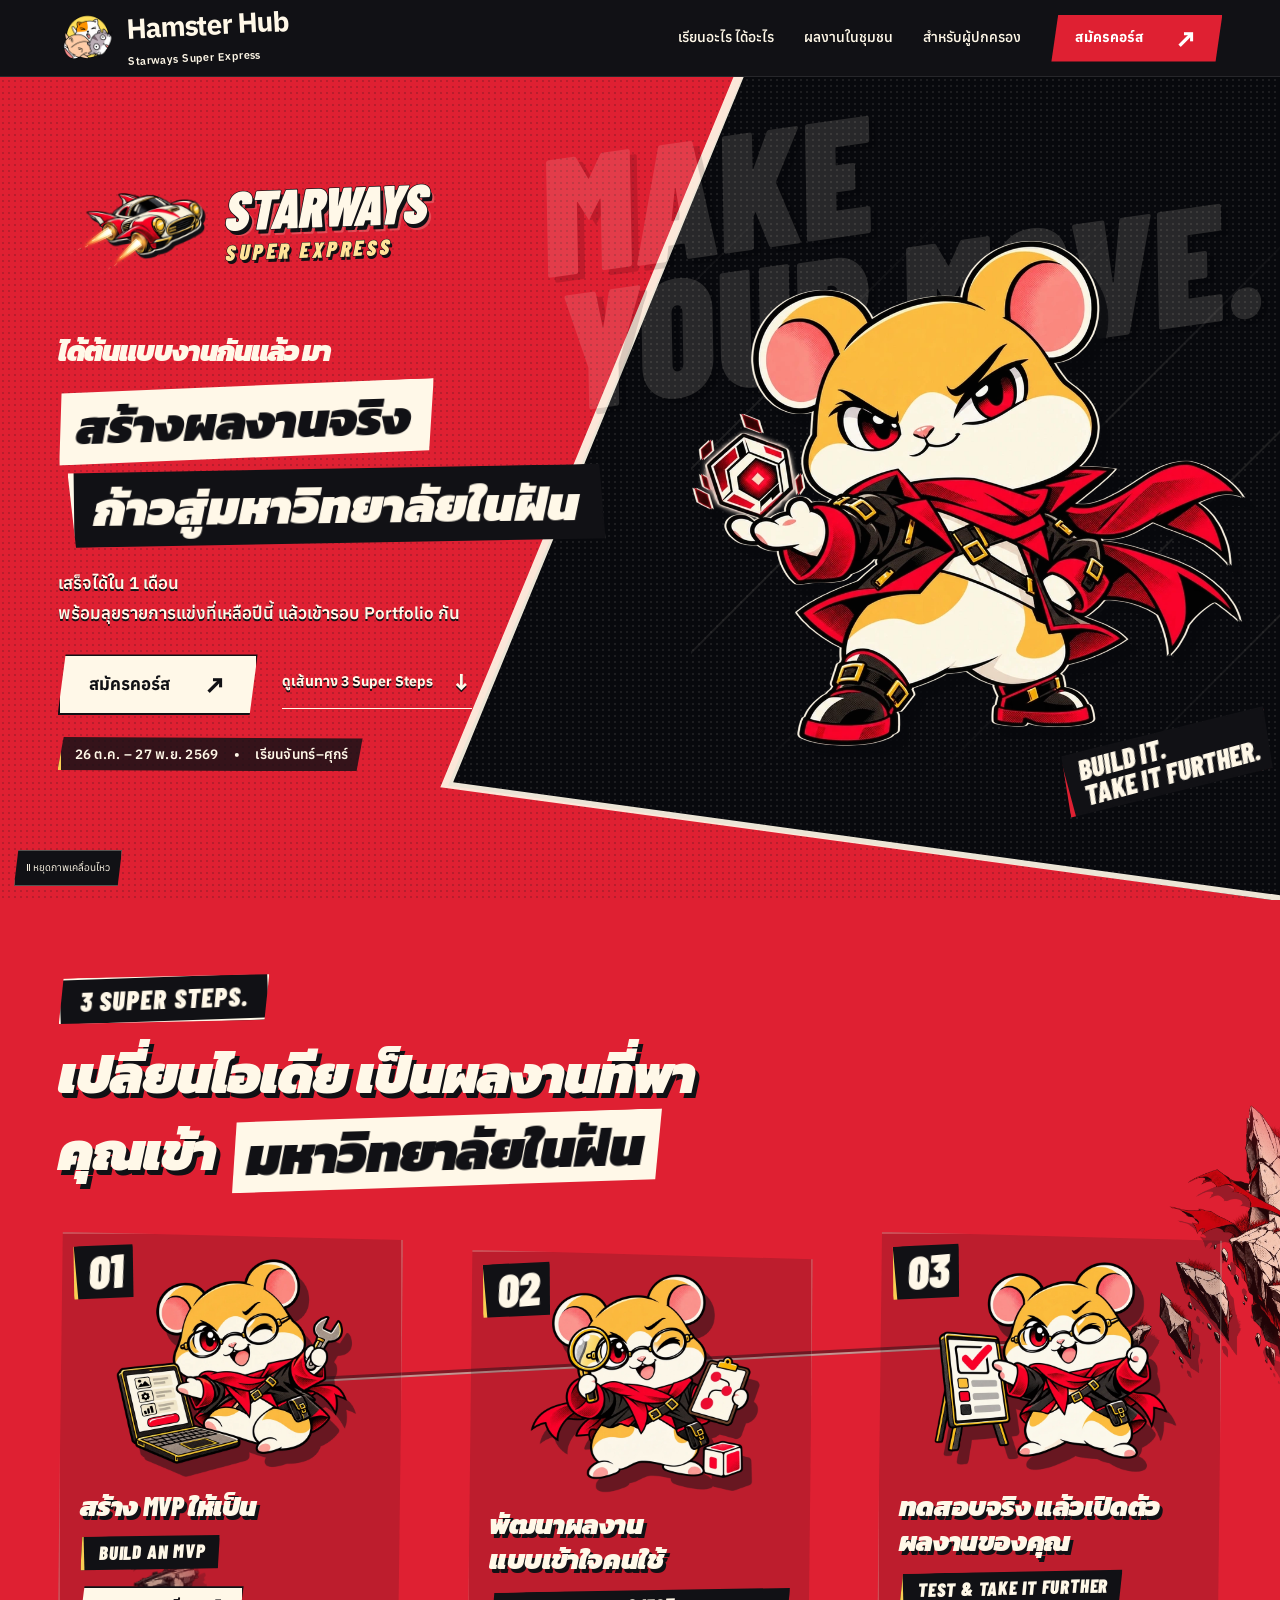
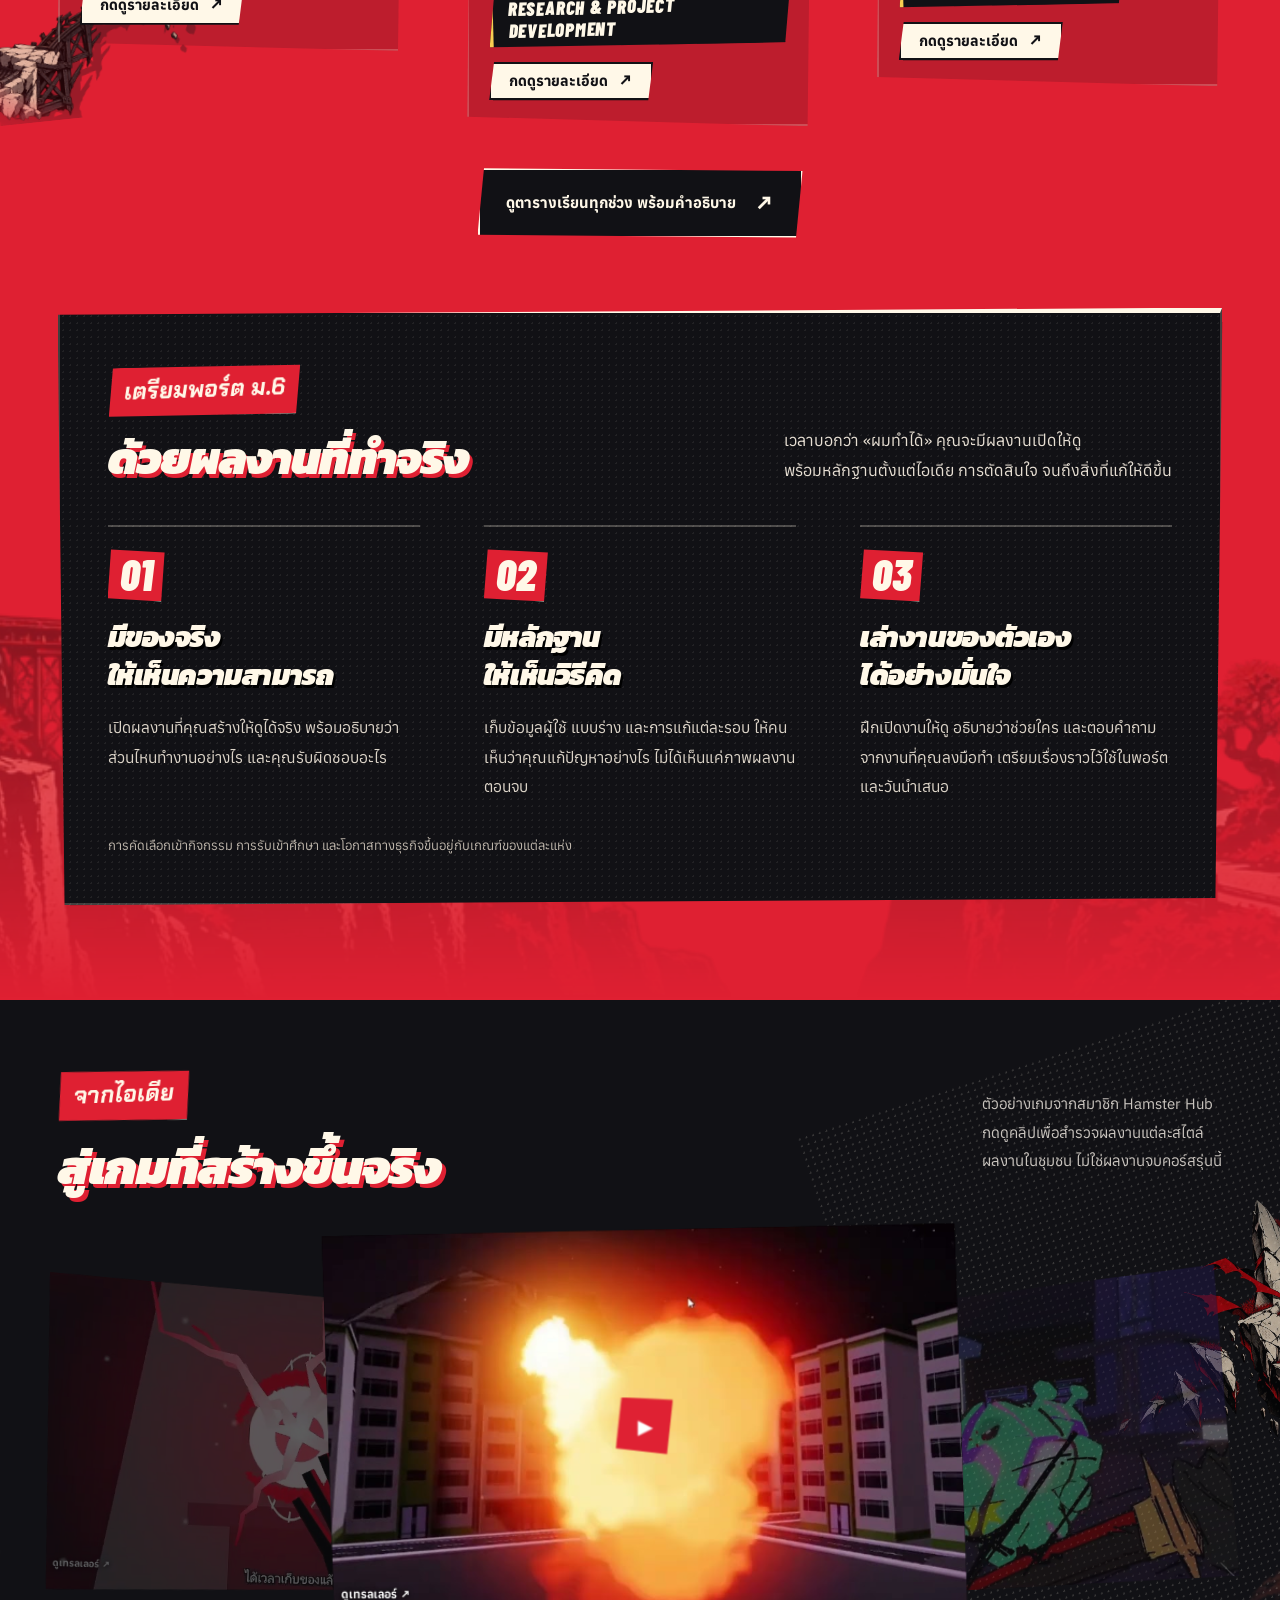
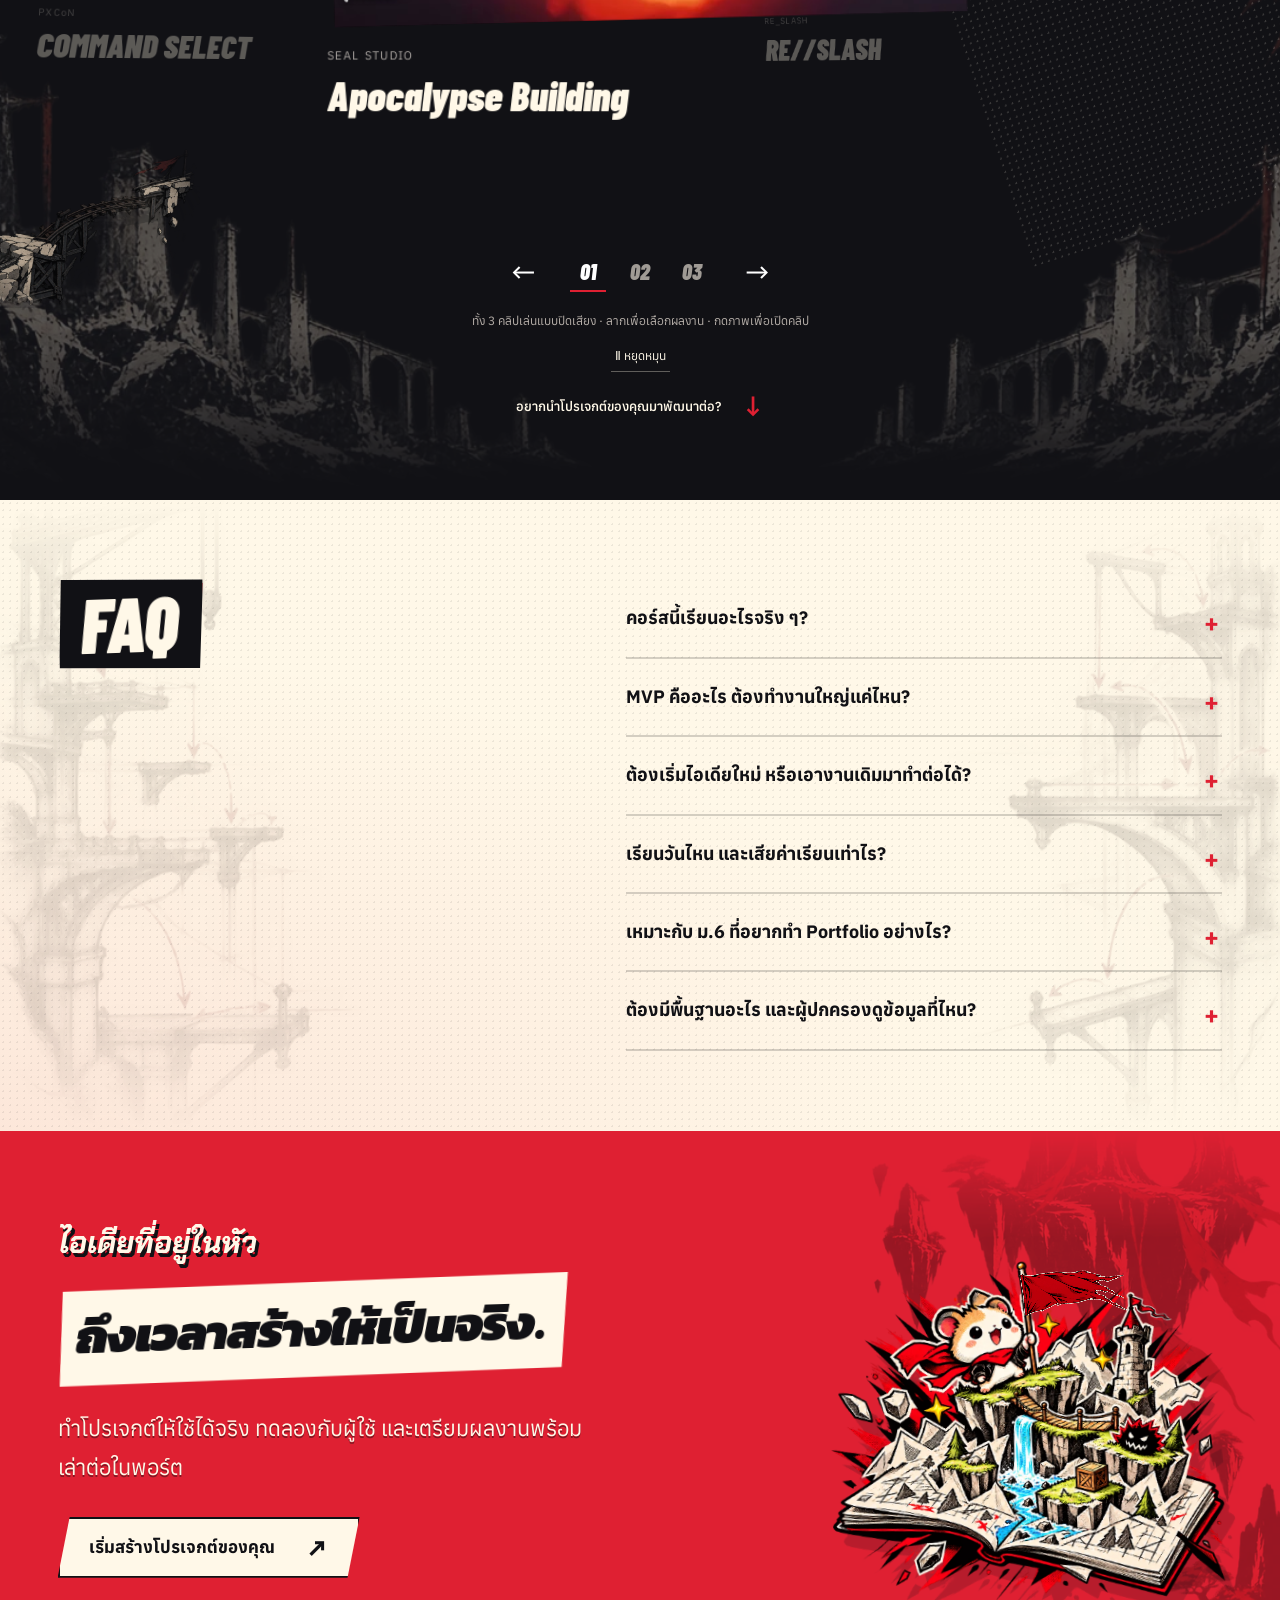
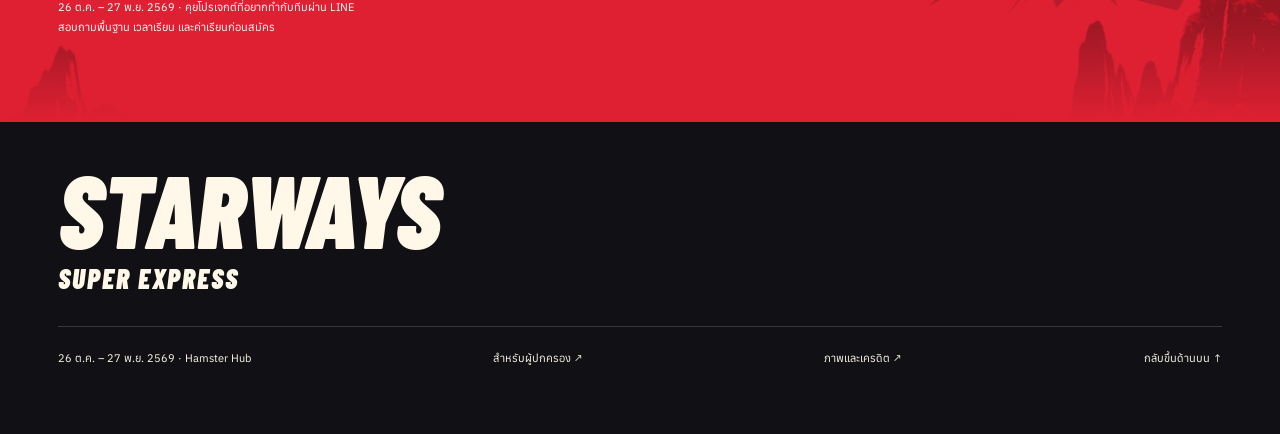
==== commit d88571a1: "Make hero course wordmark prominent without a plate and remove faded scenery" ====
--- a/index.html
+++ b/index.html
@@ -1 +1 @@
-<!doctype html><html lang="th"><head><meta charset="utf-8"><meta name="viewport" content="width=device-width,initial-scale=1"><meta name="theme-color" content="#df2032"><title>Starways Super Express — ทำโปรเจกต์ให้จบ และต่อยอดให้เป็น | Hamster Hub</title><meta name="description" content="Starways Super Express: 26 ต.ค. – 27 พ.ย. 2569 เรียนจันทร์–ศุกร์ ผ่าน 3 Super Steps จาก MVP สู่การพัฒนาซอฟต์แวร์ รับฟังผู้ใช้จริง และนำเสนอผลงาน โดย Hamster Hub"><link rel="icon" href="assets/rebellion/monsta.webp"><link rel="preload" href="assets/rebellion/Anuphan.ttf" as="font" type="font/ttf" crossorigin><link rel="preload" href="assets/rebellion/BarlowCondensed-BlackItalic.ttf" as="font" type="font/ttf" crossorigin><link rel="stylesheet" href="rebellion.css?v=12"><script src="app.js?v=20" defer></script><script src="gallery-orbit.js?v=21" defer></script><script src="rebellion.js?v=13" defer></script><link rel="stylesheet" href="chibi-v13.css?v=13"><script src="hero-action.js?v=20" defer></script><link rel="stylesheet" href="motion-v14.css?v=14"><script src="scene-motion.js?v=63" defer></script><link rel="stylesheet" href="polish-v15.css?v=15"><script src="depth-scene.js?v=15" defer></script><link rel="preload" href="assets/edge-v17/Kanit-BlackItalic.ttf" as="font" type="font/ttf" crossorigin><link rel="stylesheet" href="edge-v17.css?v=17"><script src="edge-v20.js?v=20" defer></script><link rel="stylesheet" href="seams-v18.css?v=18"><link rel="stylesheet" href="course-v19.css?v=19.1"><link rel="preload" href="assets/poster-v20/ChakraPetch-BoldItalic.ttf" as="font" type="font/ttf" crossorigin><link rel="stylesheet" href="poster-v20.css?v=20.1"><link rel="stylesheet" href="sales-v21.css?v=63"><link rel="stylesheet" href="heading-dimension.css?v=63"><link rel="stylesheet" href="super-steps-v64.css?v=64"><link rel="stylesheet" href="dark-hero-v65.css?v=65"><script src="hero-jet-v65.js?v=66" defer></script><link rel="preload" as="image" href="assets/hero-loop-v66/pose-1.webp"><link rel="preload" as="image" href="assets/hero-loop-v66/pose-2.webp"><link rel="stylesheet" href="hero-fixes-v66.css?v=66"><script src="hero-loop-v66.js?v=66" defer></script></head><body><a class="skip" href="#main">ข้ามไปเนื้อหา</a><header class="site-header"><div class="wrap header-row"><a class="brand brand-hamster" href="index.html" aria-label="Hamster Hub — Starways Super Express หน้าหลัก"><img src="assets/super-steps-v64/hamsterhub-logo.webp" alt="โลโก้ Hamster Hub" width="58" height="58"><span class="brand-copy"><strong>Hamster Hub</strong><small>Starways Super Express</small></span></a><button class="menu-toggle" aria-controls="navigation" aria-expanded="false">เมนู <span class="menu-mark" aria-hidden="true"></span></button><nav id="navigation" aria-label="เมนูหลัก"><a href="index.html#journey">เรียนอะไร ได้อะไร</a><a href="index.html#showcase">ผลงานในชุมชน</a><a href="parents.html">สำหรับผู้ปกครอง</a><a class="button nav-enroll" href="index.html#start">สมัครคอร์ส <span aria-hidden="true">↗</span></a></nav></div><div class="reading-progress" aria-hidden="true"></div></header><main id="main"><section class="hero comic-scene" id="top"><div class="scene-backdrop" aria-hidden="true"></div><div class="hero-ink" aria-hidden="true"><div class="hero-word">MAKE<br>YOUR MOVE.</div></div><div class="wrap hero-content"><div class="hero-copy"><div class="hero-course-mark" aria-label="Starways Super Express"><span class="jet-car" data-jet-car><canvas width="400" height="280" aria-hidden="true"></canvas><img class="flying-car-emblem" src="assets/dark-hero-v65/car-body.webp" alt="รถบินได้พร้อมแสงเครื่องยนต์" width="130" height="100"></span><span class="hero-course-wordmark"><strong>STARWAYS</strong><small>SUPER EXPRESS</small></span></div><h1><span class="poster-kicker prototype-kicker">ได้ต้นแบบงานกันแล้ว มา</span><span class="headline-stack"><span class="headline-cut">สร้างผลงานจริง</span><span class="headline-cut headline-cut--ink">ก้าวสู่มหาวิทยาลัยในฝัน</span></span></h1><p class="hero-desc">เสร็จได้ใน 1 เดือน<br>พร้อมลุยรายการแข่งที่เหลือปีนี้ แล้วเข้ารอบ Portfolio กัน</p><div class="hero-actions"><a class="button" href="#start">สมัครคอร์ส <span aria-hidden="true">↗</span></a><a class="text-link" href="#journey">ดูเส้นทาง 3 Super Steps <span aria-hidden="true">↓</span></a></div><p class="hero-facts">26 ต.ค. – 27 พ.ย. 2569 <i>•</i> เรียนจันทร์–ศุกร์</p></div><div class="hero-art" aria-label="ตัวละครหนูผู้สร้างโปรเจกต์"><div class="hero-map-prop" aria-hidden="true"><img src="assets/polish-v15/hero-map.webp" alt="" width="1280" height="1280"></div><div class="chibi-animation dark-chibi" data-dark-animation><img class="chibi-fallback" src="assets/hero-loop-v66/pose-0.webp" alt="หนูจิบิตัวเรียบในชุดดำแดง ยื่นลูกบาศก์โปรเจกต์ด้วยท่าทางมั่นใจ" width="1300" height="1199" fetchpriority="high"></div><p class="art-scribble" aria-hidden="true">BUILD IT.<br>TAKE IT FURTHER.</p></div></div></section><section class="express-course comic-scene" id="journey" data-scroll-scene data-edge-scene><div class="edge-atmosphere" aria-hidden="true"><img class="edge-cutout edge-cutout--steel" src="assets/passage-v16/rail-fragment.webp" alt="" width="1400" height="933" loading="lazy"><img class="edge-cutout edge-cutout--stone" src="assets/motion-v14/rocks-right.webp" alt="" width="825" height="1100" loading="lazy"></div><div class="section-edge-layer" aria-hidden="true"><img class="section-edge section-edge--rail" src="assets/motion-v14/rocks-right.webp" alt="" width="1400" height="933" loading="eager"><img class="section-edge section-edge--rock" src="assets/motion-v14/rocks-left.webp" alt="" width="825" height="1100" loading="eager"></div><div class="scene-backdrop" aria-hidden="true"></div><div class="wrap"><div class="express-heading"><h2><span class="display-intro">3 SUPER STEPS.</span><span>เปลี่ยนไอเดีย เป็นผลงานที่พาคุณเข้า <em class="headline-cut headline-cut--inline">มหาวิทยาลัยในฝัน</em></span></h2></div><div class="express-timeline"><div class="route-progress" aria-hidden="true"><span></span></div><ol class="milestone-route"><li><a class="milestone-stop" href="curriculum.html#build" data-course-detail="build" aria-haspopup="dialog"><span class="milestone-fraction">01</span><span class="milestone-art"><img src="assets/super-steps-v64/step-mvp.webp" alt="" width="320" height="320" loading="lazy"></span><h3>สร้าง MVP ให้เป็น</h3><span class="milestone-en">BUILD AN MVP</span><span class="milestone-cta">กดดูรายละเอียด <i aria-hidden="true">↗</i></span></a></li><li><a class="milestone-stop" href="curriculum.html#develop" data-course-detail="develop" aria-haspopup="dialog"><span class="milestone-fraction">02</span><span class="milestone-art"><img src="assets/super-steps-v64/step-research.webp" alt="" width="320" height="320" loading="lazy"></span><h3>พัฒนาผลงาน<br>แบบเข้าใจคนใช้</h3><span class="milestone-en">RESEARCH &amp; PROJECT DEVELOPMENT</span><span class="milestone-cta">กดดูรายละเอียด <i aria-hidden="true">↗</i></span></a></li><li><a class="milestone-stop" href="curriculum.html#launch" data-course-detail="launch" aria-haspopup="dialog"><span class="milestone-fraction">03</span><span class="milestone-art"><img src="assets/super-steps-v64/step-test.webp" alt="" width="320" height="320" loading="lazy"></span><h3>ทดสอบจริง แล้วเปิดตัว<br>ผลงานของคุณ</h3><span class="milestone-en">TEST & TAKE IT FURTHER</span><span class="milestone-cta">กดดูรายละเอียด <i aria-hidden="true">↗</i></span></a></li></ol></div><a class="curriculum-all text-link" href="curriculum.html">ดูตารางเรียนทุกช่วง พร้อมคำอธิบาย <span aria-hidden="true">↗</span></a><div class="express-life" id="opportunities"><div class="express-life-heading"><h2><span class="display-intro">เตรียมพอร์ต ม.6</span><span>ด้วยผลงานที่ทำจริง</span></h2><p>เวลาบอกว่า «ผมทำได้» คุณจะมีผลงานเปิดให้ดู<br>พร้อมหลักฐานตั้งแต่ไอเดีย การตัดสินใจ จนถึงสิ่งที่แก้ให้ดีขึ้น</p></div><div class="express-features"><article class="express-feature"><div><span class="opportunity-number" aria-hidden="true">01</span><h3>มีของจริง<br>ให้เห็นความสามารถ</h3><p>เปิดผลงานที่คุณสร้างให้ดูได้จริง พร้อมอธิบายว่าส่วนไหนทำงานอย่างไร และคุณรับผิดชอบอะไร</p></div></article><article class="express-feature"><div><span class="opportunity-number" aria-hidden="true">02</span><h3>มีหลักฐาน<br>ให้เห็นวิธีคิด</h3><p>เก็บข้อมูลผู้ใช้ แบบร่าง และการแก้แต่ละรอบ ให้คนเห็นว่าคุณแก้ปัญหาอย่างไร ไม่ได้เห็นแค่ภาพผลงานตอนจบ</p></div></article><article class="express-feature"><div><span class="opportunity-number" aria-hidden="true">03</span><h3>เล่างานของตัวเอง<br>ได้อย่างมั่นใจ</h3><p>ฝึกเปิดงานให้ดู อธิบายว่าช่วยใคร และตอบคำถามจากงานที่คุณลงมือทำ เตรียมเรื่องราวไว้ใช้ในพอร์ตและวันนำเสนอ</p></div></article></div><p class="opportunity-note">การคัดเลือกเข้ากิจกรรม การรับเข้าศึกษา และโอกาสทางธุรกิจขึ้นอยู่กับเกณฑ์ของแต่ละแห่ง</p></div></div></section><section class="showcase comic-scene" id="showcase"><div class="edge-atmosphere" aria-hidden="true"><img class="edge-cutout edge-cutout--steel" src="assets/passage-v16/rail-fragment.webp" alt="" width="1400" height="933" loading="lazy"><img class="edge-cutout edge-cutout--stone" src="assets/motion-v14/rocks-right.webp" alt="" width="825" height="1100" loading="lazy"></div><div class="scene-backdrop" aria-hidden="true"></div><div class="wrap"><div class="showcase-heading"><h2><span class="display-intro">จากไอเดีย</span><span>สู่เกมที่สร้างขึ้นจริง</span></h2><p>ตัวอย่างเกมจากสมาชิก Hamster Hub<br>กดดูคลิปเพื่อสำรวจผลงานแต่ละสไตล์<br>ผลงานในชุมชน ไม่ใช่ผลงานจบคอร์สรุ่นนี้</p></div><div class="work-gallery" role="region" aria-roledescription="แกลเลอรีผลงาน" aria-label="ผลงานเกมจากสมาชิก Hamster Hub"><div class="gallery-stage" tabindex="0" aria-label="ลากซ้ายหรือขวา หรือใช้ปุ่มลูกศรเพื่อเลือกผลงาน"><article class="gallery-item" data-name="Apocalypse Building" data-active="true" style="--position:0;--depth:60;--scale:1;--opacity:1;--brightness:1"><a class="project-media" href="https://www.youtube.com/watch?v=RZhOiGRcjcY" target="_blank" rel="noopener" data-video="RZhOiGRcjcY" data-title="Apocalypse Building" aria-label="ดูเทรลเลอร์ Apocalypse Building"><img src="assets/showcase/apocalypse-wide.jpg" width="1280" height="720" alt="ภาพเกม Apocalypse Building จากคลิปของ SEAL STUDIO" loading="lazy" draggable="false"><span class="play" aria-hidden="true">▶</span><span class="watch-label">ดูเทรลเลอร์ ↗</span></a><div class="project-caption"><p class="project-credit">SEAL STUDIO</p><h3>Apocalypse Building</h3></div></article><article class="gallery-item" data-name="RE//SLASH" data-active="false" style="--position:1;--depth:-80;--scale:0.8;--opacity:0.65;--brightness:0.7"><a class="project-media" href="https://www.youtube.com/watch?v=LhUO186ZWG8" target="_blank" rel="noopener" data-video="LhUO186ZWG8" data-title="RE//SLASH" aria-label="ดูเทรลเลอร์ RE//SLASH"><img src="assets/showcase/reslash-wide.jpg" width="1280" height="720" alt="ภาพเกม RE//SLASH จากคลิปของ RE_SLASH" loading="lazy" draggable="false"><span class="play" aria-hidden="true">▶</span><span class="watch-label">ดูเทรลเลอร์ ↗</span></a><div class="project-caption"><p class="project-credit">RE_SLASH</p><h3>RE//SLASH</h3></div></article><article class="gallery-item" data-name="COMMAND SELECT" data-active="false" style="--position:-1;--depth:-80;--scale:0.8;--opacity:0.65;--brightness:0.7"><a class="project-media" href="https://www.youtube.com/watch?v=DtIPdelMho0" target="_blank" rel="noopener" data-video="DtIPdelMho0" data-title="COMMAND SELECT" aria-label="ดูเทรลเลอร์ COMMAND SELECT"><img src="assets/showcase/command-wide.jpg" width="1280" height="720" alt="ภาพเกม COMMAND SELECT จากคลิปของ PXCoN" loading="lazy" draggable="false"><span class="play" aria-hidden="true">▶</span><span class="watch-label">ดูเทรลเลอร์ ↗</span></a><div class="project-caption"><p class="project-credit">PXCoN</p><h3>COMMAND SELECT</h3></div></article></div><div class="gallery-controls"><button class="gallery-arrow" type="button" data-gallery-prev aria-label="ผลงานก่อนหน้า">←</button><div class="gallery-picks"><button type="button" data-gallery-pick="0" aria-pressed="true" aria-label="เลือก Apocalypse Building">01</button><button type="button" data-gallery-pick="1" aria-pressed="false" aria-label="เลือก RE//SLASH">02</button><button type="button" data-gallery-pick="2" aria-pressed="false" aria-label="เลือก COMMAND SELECT">03</button></div><button class="gallery-arrow" type="button" data-gallery-next aria-label="ผลงานถัดไป">→</button></div><p class="gallery-help">ทั้ง 3 คลิปเล่นแบบปิดเสียง · ลากเพื่อเลือกผลงาน · กดภาพเพื่อเปิดคลิป</p><button type="button" class="gallery-auto" data-gallery-auto aria-pressed="true">Ⅱ หยุดหมุน</button><p class="sr-only" data-gallery-status aria-live="polite" aria-atomic="true"></p></div><a class="chapter-next" href="#start">อยากนำโปรเจกต์ของคุณมาพัฒนาต่อ? <span aria-hidden="true">↓</span></a></div></section><section class="questions comic-scene" id="questions"><div class="scene-backdrop" aria-hidden="true"></div><div class="wrap questions-grid"><h2>FAQ</h2><div class="faq"><details><summary>คอร์สนี้เรียนอะไรจริง ๆ?</summary><p>เริ่มจากทำ MVP หรือผลงานรุ่นแรกที่ใช้งานได้ ต่อด้วยการวิเคราะห์ตลาด กระบวนการพัฒนาซอฟต์แวร์ การนำเสนอ การต่อยอดแบบ Startup และการใช้งานจริงโดยผู้ใช้ ก่อนนำเสนอผลงานปลายคอร์ส <a href="curriculum.html">ดูแต่ละช่วงพร้อมคำอธิบาย ↗</a></p></details><details><summary>MVP คืออะไร ต้องทำงานใหญ่แค่ไหน?</summary><p>MVP คือผลงานรุ่นแรกที่มีส่วนสำคัญพอให้ใช้งานและสาธิตแนวคิดได้ จุดเริ่มต้นคือทำสิ่งจำเป็นให้จบก่อน แล้วจึงพัฒนาต่อจากข้อมูลที่ได้</p></details><details><summary>ต้องเริ่มไอเดียใหม่ หรือเอางานเดิมมาทำต่อได้?</summary><p>นำงานจากกิจกรรมก่อนหน้ามาพัฒนาต่อให้จบได้ คุยกับทีมเรื่องโปรเจกต์ที่มีและพื้นฐานของคุณ เพื่อวางเป้าหมายที่เหมาะสมก่อนสมัคร</p></details><details><summary>เรียนวันไหน และเสียค่าเรียนเท่าไร?</summary><p>รอบนี้อยู่ระหว่าง 26 ต.ค. – 27 พ.ย. 2569 ระบุเรียนจันทร์–ศุกร์ ช่วง Research &amp; Project Development เรียนวันที่ 1–13 พ.ย. สอบถามทีมเพื่อยืนยันเวลาเรียนรายวัน รูปแบบการเรียน ค่าเรียน และอุปกรณ์ก่อนสมัคร</p></details><details><summary>เหมาะกับ ม.6 ที่อยากทำ Portfolio อย่างไร?</summary><p>ได้ฝึกสร้างผลงาน อธิบายวิธีคิด แสดงสิ่งที่ปรับจากความคิดเห็น และนำเสนองาน สิ่งเหล่านี้นำไปประกอบเรื่องราวใน Portfolio ได้ แต่การสมัครและการคัดเลือกต้องดูเกณฑ์ของแต่ละโอกาส</p></details><details><summary>ต้องมีพื้นฐานอะไร และผู้ปกครองดูข้อมูลที่ไหน?</summary><p>แจ้งทีมว่ามีพื้นฐานด้านไหน เคยทำอะไร และอยากพัฒนาอะไร เพื่อให้ทีมประเมินความเหมาะสมและขอบเขตงานก่อนสมัคร <a href="parents.html">อ่านข้อมูลสำหรับผู้ปกครอง ↗</a></p></details></div></div></section><section class="closing comic-scene" id="start" data-scroll-scene><div class="scene-backdrop" aria-hidden="true"></div><div class="wrap closing-grid"><div><h2><span class="display-intro">ไอเดียที่อยู่ในหัว</span><span class="headline-cut">ถึงเวลาสร้างให้เป็นจริง.</span></h2><p class="lead">ทำโปรเจกต์ให้ใช้ได้จริง ทดลองกับผู้ใช้ และเตรียมผลงานพร้อมเล่าต่อในพอร์ต</p><a class="button" href="https://page.line.me/jkm4247u?openQrModal=true" target="_blank" rel="noopener">เริ่มสร้างโปรเจกต์ของคุณ <span aria-hidden="true">↗</span></a><p class="contact-note">26 ต.ค. – 27 พ.ย. 2569 · คุยโปรเจกต์ที่อยากทำกับทีมผ่าน LINE<br>สอบถามพื้นฐาน เวลาเรียน และค่าเรียนก่อนสมัคร</p></div><div class="closing-composition"><img class="closing-art" src="assets/motion-v14/closing-base.webp" alt="ภาพหนูจิบิผู้สร้างเกม ยืนบนโลกเกมที่โผล่จากสมุด พร้อมธงที่สะบัดอยู่บนเสา" width="1100" height="1005" loading="lazy"><div class="flag-fabric" data-flag-wave aria-hidden="true"><img src="assets/motion-v14/flag-cloth.webp" alt="" width="1100" height="550" loading="lazy"><canvas width="480" height="340"></canvas></div></div></div></section></main><footer class="site-footer"><div class="wrap"><a class="footer-wordmark" href="index.html">STARWAYS<span>SUPER EXPRESS</span></a><div class="footer-meta"><span>26 ต.ค. – 27 พ.ย. 2569 · Hamster Hub</span><a href="parents.html">สำหรับผู้ปกครอง ↗</a><a href="credits.html">ภาพและเครดิต ↗</a><a href="#main">กลับขึ้นด้านบน ↑</a></div></div></footer><dialog id="video-dialog" class="video-dialog" aria-labelledby="video-title"><div class="video-dialog-heading"><h2 id="video-title">ตัวอย่างเกม</h2><button type="button" data-close-video aria-label="ปิดคลิป">ปิด ×</button></div><div id="video-player" class="video-player"></div><p>หากคลิปไม่เล่น <a id="video-fallback" href="https://www.youtube.com" target="_blank" rel="noopener">เปิดดูบน YouTube ↗</a></p></dialog><template id="detail-build" data-detail-title="สร้าง MVP ให้เป็น" data-detail-position="Super Step 1 / 3 · 26–30 ต.ค."><p class="detail-intro">จบช่วงแรกพร้อม MVP ที่เปิดให้เห็นได้ว่าไอเดียของคุณทำงานอย่างไร</p><article class="learning-period" id="mvp"><p class="period-date">26–30 ต.ค. · <span lang="en">MVP</span></p><h3>ทำผลงานรุ่นแรกให้ใช้งานได้</h3><dl class="learning-outcomes"><div><dt>เรียนอะไร</dt><dd>เลือกสิ่งสำคัญที่สุดที่ผลงานต้องทำได้ แล้วทำส่วนนั้นให้จบก่อน</dd></div><div><dt>ลงมือทำ</dt><dd>ลดขอบเขตงานให้พอสร้างและสาธิตได้ ไม่รอให้ทุกฟีเจอร์สมบูรณ์</dd></div><div><dt>สิ่งที่นำมาแสดงได้</dt><dd>ผลงานรุ่นแรกสำหรับสาธิตแนวคิด</dd></div></dl></article></template><template id="detail-develop" data-detail-title="พัฒนาผลงานแบบเข้าใจคนใช้" data-detail-position="Super Step 2 / 3 · 1–13 พ.ย."><p class="detail-intro">ค้นหาความต้องการของผู้ใช้ เลือกสิ่งสำคัญมาพัฒนา แล้วนำเสนอว่าผลงานช่วยเขาอย่างไร</p><article class="learning-period" id="market"><span id="engineering" aria-hidden="true"></span><span id="presentation" aria-hidden="true"></span><p class="period-date">1–13 พ.ย. · <span lang="en">Research &amp; Project Development</span></p><h3>พัฒนาผลงานแบบเข้าใจคนใช้</h3><dl class="learning-outcomes"><div><dt>เรียนอะไร</dt><dd>ศึกษาคนที่จะใช้ผลงาน ค้นหาปัญหาที่เขาต้องการให้แก้ แล้ววางแผนพัฒนาโปรเจกต์</dd></div><div><dt>ลงมือทำ</dt><dd>นำข้อมูลผู้ใช้มาเลือกสิ่งสำคัญ ใช้ AI ช่วยพัฒนางานอย่างมีขั้นตอน และฝึกนำเสนอว่าผลงานช่วยเขาอย่างไร</dd></div><div><dt>สิ่งที่นำมาแสดงได้</dt><dd>ผลงานที่พัฒนาจาก MVP พร้อมข้อมูลผู้ใช้และการนำเสนอโปรเจกต์</dd></div></dl></article></template><template id="detail-launch" data-detail-title="พิสูจน์ด้วยผู้ใช้จริง พร้อมเปิดตัวผลงาน" data-detail-position="Super Step 3 / 3 · 16–27 พ.ย."><p class="detail-intro">รับฟังผู้ใช้จริง แก้จุดติดขัด และเตรียมผลงานพร้อมเรื่องราวสำหรับวันนำเสนอ</p><article class="learning-period" id="startup"><p class="period-date">16–20 พ.ย. · <span lang="en">Startup Process</span></p><h3>มองผลงานให้เป็นผลิตภัณฑ์</h3><dl class="learning-outcomes"><div><dt>เรียนอะไร</dt><dd>ออกแบบประสบการณ์ใช้งานและคุณค่าที่ทำให้คนอยากใช้ผลงาน</dd></div><div><dt>ลงมือทำ</dt><dd>ขัดเกลาผลงานและฝึกอธิบายคุณค่าที่แตกต่างในมุมธุรกิจ</dd></div><div><dt>สิ่งที่นำมาแสดงได้</dt><dd>ผลงานที่ขัดเกลาประสบการณ์ใช้งาน พร้อมแนวทางนำเสนอคุณค่า</dd></div></dl></article><article class="learning-period" id="feedback"><p class="period-date">23–25 พ.ย. · <span lang="en">User Acceptance Test & Feedback</span></p><h3>รับฟังผู้ใช้จริง แล้วแก้จุดที่ขวางการใช้งาน</h3><dl class="learning-outcomes"><div><dt>เรียนอะไร</dt><dd>ดูว่าคนที่ตั้งใจทำให้สามารถใช้งานได้ตามเป้าหมายหรือไม่</dd></div><div><dt>ลงมือทำ</dt><dd>ให้ผู้ใช้ใช้งานจริง เก็บสิ่งที่ติดขัด และนำความคิดเห็นกลับมาปรับปรุง</dd></div><div><dt>สิ่งที่นำมาแสดงได้</dt><dd>ข้อค้นพบจากผู้ใช้และงานที่ปรับจากความคิดเห็น</dd></div></dl></article><article class="learning-period" id="final"><p class="period-date">26–27 พ.ย. · <span lang="en">Final Presentation</span></p><h3>เปิดผลงานให้เห็นคุณค่า พร้อมเล่าพัฒนาการของคุณ</h3><dl class="learning-outcomes"><div><dt>เรียนอะไร</dt><dd>เล่าความเปลี่ยนแปลงของงานด้วยสิ่งที่ลงมือทำจริง</dd></div><div><dt>ลงมือทำ</dt><dd>สาธิตผลงาน พร้อมอธิบายปัญหา วิธีแก้ และสิ่งที่เรียนรู้จากผู้ใช้</dd></div><div><dt>สิ่งที่นำมาแสดงได้</dt><dd>ผลงานปลายคอร์สและเรื่องราวการพัฒนาที่นำไปเล่าต่อได้</dd></div></dl></article></template><dialog class="course-dialog" id="course-dialog" aria-labelledby="course-detail-title"><div class="course-dialog-top"><span id="course-detail-position"></span><button type="button" data-close-course aria-label="ปิดรายละเอียด">ปิด ×</button></div><h2 id="course-detail-title"></h2><div id="course-detail-body"></div><nav class="course-detail-nav" aria-label="เปลี่ยน Super Step"><button type="button" data-prev-course>← ก่อนหน้า</button><a href="curriculum.html" id="course-detail-link">เปิดหน้าเต็ม ↗</a><button type="button" data-next-course>ถัดไป →</button></nav></dialog><script src="curriculum.js?v=19" defer></script><script src="showcase-video-v20.js?v=21.1" defer></script><button class="motion-toggle" type="button" data-motion-toggle aria-pressed="false">Ⅱ หยุดภาพเคลื่อนไหว</button></body></html>+<!doctype html><html lang="th"><head><meta charset="utf-8"><meta name="viewport" content="width=device-width,initial-scale=1"><meta name="theme-color" content="#df2032"><title>Starways Super Express — ทำโปรเจกต์ให้จบ และต่อยอดให้เป็น | Hamster Hub</title><meta name="description" content="Starways Super Express: 26 ต.ค. – 27 พ.ย. 2569 เรียนจันทร์–ศุกร์ ผ่าน 3 Super Steps จาก MVP สู่การพัฒนาซอฟต์แวร์ รับฟังผู้ใช้จริง และนำเสนอผลงาน โดย Hamster Hub"><link rel="icon" href="assets/rebellion/monsta.webp"><link rel="preload" href="assets/rebellion/Anuphan.ttf" as="font" type="font/ttf" crossorigin><link rel="preload" href="assets/rebellion/BarlowCondensed-BlackItalic.ttf" as="font" type="font/ttf" crossorigin><link rel="stylesheet" href="rebellion.css?v=12"><script src="app.js?v=20" defer></script><script src="gallery-orbit.js?v=21" defer></script><script src="rebellion.js?v=13" defer></script><link rel="stylesheet" href="chibi-v13.css?v=13"><script src="hero-action.js?v=20" defer></script><link rel="stylesheet" href="motion-v14.css?v=14"><script src="scene-motion.js?v=63" defer></script><link rel="stylesheet" href="polish-v15.css?v=15"><script src="depth-scene.js?v=15" defer></script><link rel="preload" href="assets/edge-v17/Kanit-BlackItalic.ttf" as="font" type="font/ttf" crossorigin><link rel="stylesheet" href="edge-v17.css?v=17"><script src="edge-v20.js?v=20" defer></script><link rel="stylesheet" href="seams-v18.css?v=18"><link rel="stylesheet" href="course-v19.css?v=19.1"><link rel="preload" href="assets/poster-v20/ChakraPetch-BoldItalic.ttf" as="font" type="font/ttf" crossorigin><link rel="stylesheet" href="poster-v20.css?v=20.1"><link rel="stylesheet" href="sales-v21.css?v=63"><link rel="stylesheet" href="heading-dimension.css?v=63"><link rel="stylesheet" href="super-steps-v64.css?v=64"><link rel="stylesheet" href="dark-hero-v65.css?v=65"><script src="hero-jet-v65.js?v=66" defer></script><link rel="preload" as="image" href="assets/hero-loop-v66/pose-1.webp"><link rel="preload" as="image" href="assets/hero-loop-v66/pose-2.webp"><link rel="stylesheet" href="hero-fixes-v66.css?v=66"><script src="hero-loop-v66.js?v=66" defer></script><link rel="stylesheet" href="hero-wordmark-v67.css?v=67"></head><body><a class="skip" href="#main">ข้ามไปเนื้อหา</a><header class="site-header"><div class="wrap header-row"><a class="brand brand-hamster" href="index.html" aria-label="Hamster Hub — Starways Super Express หน้าหลัก"><img src="assets/super-steps-v64/hamsterhub-logo.webp" alt="โลโก้ Hamster Hub" width="58" height="58"><span class="brand-copy"><strong>Hamster Hub</strong><small>Starways Super Express</small></span></a><button class="menu-toggle" aria-controls="navigation" aria-expanded="false">เมนู <span class="menu-mark" aria-hidden="true"></span></button><nav id="navigation" aria-label="เมนูหลัก"><a href="index.html#journey">เรียนอะไร ได้อะไร</a><a href="index.html#showcase">ผลงานในชุมชน</a><a href="parents.html">สำหรับผู้ปกครอง</a><a class="button nav-enroll" href="index.html#start">สมัครคอร์ส <span aria-hidden="true">↗</span></a></nav></div><div class="reading-progress" aria-hidden="true"></div></header><main id="main"><section class="hero comic-scene" id="top"><div class="hero-ink" aria-hidden="true"><div class="hero-word">MAKE<br>YOUR MOVE.</div></div><div class="wrap hero-content"><div class="hero-copy"><div class="hero-course-mark" aria-label="Starways Super Express"><span class="jet-car" data-jet-car><canvas width="400" height="280" aria-hidden="true"></canvas><img class="flying-car-emblem" src="assets/dark-hero-v65/car-body.webp" alt="รถบินได้พร้อมแสงเครื่องยนต์" width="130" height="100"></span><span class="hero-course-wordmark"><strong>STARWAYS</strong><small>SUPER EXPRESS</small></span></div><h1><span class="poster-kicker prototype-kicker">ได้ต้นแบบงานกันแล้ว มา</span><span class="headline-stack"><span class="headline-cut">สร้างผลงานจริง</span><span class="headline-cut headline-cut--ink">ก้าวสู่มหาวิทยาลัยในฝัน</span></span></h1><p class="hero-desc">เสร็จได้ใน 1 เดือน<br>พร้อมลุยรายการแข่งที่เหลือปีนี้ แล้วเข้ารอบ Portfolio กัน</p><div class="hero-actions"><a class="button" href="#start">สมัครคอร์ส <span aria-hidden="true">↗</span></a><a class="text-link" href="#journey">ดูเส้นทาง 3 Super Steps <span aria-hidden="true">↓</span></a></div><p class="hero-facts">26 ต.ค. – 27 พ.ย. 2569 <i>•</i> เรียนจันทร์–ศุกร์</p></div><div class="hero-art" aria-label="ตัวละครหนูผู้สร้างโปรเจกต์"><div class="chibi-animation dark-chibi" data-dark-animation><img class="chibi-fallback" src="assets/hero-loop-v66/pose-0.webp" alt="หนูจิบิตัวเรียบในชุดดำแดง ยื่นลูกบาศก์โปรเจกต์ด้วยท่าทางมั่นใจ" width="1300" height="1199" fetchpriority="high"></div><p class="art-scribble" aria-hidden="true">BUILD IT.<br>TAKE IT FURTHER.</p></div></div></section><section class="express-course comic-scene" id="journey" data-scroll-scene data-edge-scene><div class="edge-atmosphere" aria-hidden="true"><img class="edge-cutout edge-cutout--steel" src="assets/passage-v16/rail-fragment.webp" alt="" width="1400" height="933" loading="lazy"><img class="edge-cutout edge-cutout--stone" src="assets/motion-v14/rocks-right.webp" alt="" width="825" height="1100" loading="lazy"></div><div class="section-edge-layer" aria-hidden="true"><img class="section-edge section-edge--rail" src="assets/motion-v14/rocks-right.webp" alt="" width="1400" height="933" loading="eager"><img class="section-edge section-edge--rock" src="assets/motion-v14/rocks-left.webp" alt="" width="825" height="1100" loading="eager"></div><div class="scene-backdrop" aria-hidden="true"></div><div class="wrap"><div class="express-heading"><h2><span class="display-intro">3 SUPER STEPS.</span><span>เปลี่ยนไอเดีย เป็นผลงานที่พาคุณเข้า <em class="headline-cut headline-cut--inline">มหาวิทยาลัยในฝัน</em></span></h2></div><div class="express-timeline"><div class="route-progress" aria-hidden="true"><span></span></div><ol class="milestone-route"><li><a class="milestone-stop" href="curriculum.html#build" data-course-detail="build" aria-haspopup="dialog"><span class="milestone-fraction">01</span><span class="milestone-art"><img src="assets/super-steps-v64/step-mvp.webp" alt="" width="320" height="320" loading="lazy"></span><h3>สร้าง MVP ให้เป็น</h3><span class="milestone-en">BUILD AN MVP</span><span class="milestone-cta">กดดูรายละเอียด <i aria-hidden="true">↗</i></span></a></li><li><a class="milestone-stop" href="curriculum.html#develop" data-course-detail="develop" aria-haspopup="dialog"><span class="milestone-fraction">02</span><span class="milestone-art"><img src="assets/super-steps-v64/step-research.webp" alt="" width="320" height="320" loading="lazy"></span><h3>พัฒนาผลงาน<br>แบบเข้าใจคนใช้</h3><span class="milestone-en">RESEARCH &amp; PROJECT DEVELOPMENT</span><span class="milestone-cta">กดดูรายละเอียด <i aria-hidden="true">↗</i></span></a></li><li><a class="milestone-stop" href="curriculum.html#launch" data-course-detail="launch" aria-haspopup="dialog"><span class="milestone-fraction">03</span><span class="milestone-art"><img src="assets/super-steps-v64/step-test.webp" alt="" width="320" height="320" loading="lazy"></span><h3>ทดสอบจริง แล้วเปิดตัว<br>ผลงานของคุณ</h3><span class="milestone-en">TEST & TAKE IT FURTHER</span><span class="milestone-cta">กดดูรายละเอียด <i aria-hidden="true">↗</i></span></a></li></ol></div><a class="curriculum-all text-link" href="curriculum.html">ดูตารางเรียนทุกช่วง พร้อมคำอธิบาย <span aria-hidden="true">↗</span></a><div class="express-life" id="opportunities"><div class="express-life-heading"><h2><span class="display-intro">เตรียมพอร์ต ม.6</span><span>ด้วยผลงานที่ทำจริง</span></h2><p>เวลาบอกว่า «ผมทำได้» คุณจะมีผลงานเปิดให้ดู<br>พร้อมหลักฐานตั้งแต่ไอเดีย การตัดสินใจ จนถึงสิ่งที่แก้ให้ดีขึ้น</p></div><div class="express-features"><article class="express-feature"><div><span class="opportunity-number" aria-hidden="true">01</span><h3>มีของจริง<br>ให้เห็นความสามารถ</h3><p>เปิดผลงานที่คุณสร้างให้ดูได้จริง พร้อมอธิบายว่าส่วนไหนทำงานอย่างไร และคุณรับผิดชอบอะไร</p></div></article><article class="express-feature"><div><span class="opportunity-number" aria-hidden="true">02</span><h3>มีหลักฐาน<br>ให้เห็นวิธีคิด</h3><p>เก็บข้อมูลผู้ใช้ แบบร่าง และการแก้แต่ละรอบ ให้คนเห็นว่าคุณแก้ปัญหาอย่างไร ไม่ได้เห็นแค่ภาพผลงานตอนจบ</p></div></article><article class="express-feature"><div><span class="opportunity-number" aria-hidden="true">03</span><h3>เล่างานของตัวเอง<br>ได้อย่างมั่นใจ</h3><p>ฝึกเปิดงานให้ดู อธิบายว่าช่วยใคร และตอบคำถามจากงานที่คุณลงมือทำ เตรียมเรื่องราวไว้ใช้ในพอร์ตและวันนำเสนอ</p></div></article></div><p class="opportunity-note">การคัดเลือกเข้ากิจกรรม การรับเข้าศึกษา และโอกาสทางธุรกิจขึ้นอยู่กับเกณฑ์ของแต่ละแห่ง</p></div></div></section><section class="showcase comic-scene" id="showcase"><div class="edge-atmosphere" aria-hidden="true"><img class="edge-cutout edge-cutout--steel" src="assets/passage-v16/rail-fragment.webp" alt="" width="1400" height="933" loading="lazy"><img class="edge-cutout edge-cutout--stone" src="assets/motion-v14/rocks-right.webp" alt="" width="825" height="1100" loading="lazy"></div><div class="scene-backdrop" aria-hidden="true"></div><div class="wrap"><div class="showcase-heading"><h2><span class="display-intro">จากไอเดีย</span><span>สู่เกมที่สร้างขึ้นจริง</span></h2><p>ตัวอย่างเกมจากสมาชิก Hamster Hub<br>กดดูคลิปเพื่อสำรวจผลงานแต่ละสไตล์<br>ผลงานในชุมชน ไม่ใช่ผลงานจบคอร์สรุ่นนี้</p></div><div class="work-gallery" role="region" aria-roledescription="แกลเลอรีผลงาน" aria-label="ผลงานเกมจากสมาชิก Hamster Hub"><div class="gallery-stage" tabindex="0" aria-label="ลากซ้ายหรือขวา หรือใช้ปุ่มลูกศรเพื่อเลือกผลงาน"><article class="gallery-item" data-name="Apocalypse Building" data-active="true" style="--position:0;--depth:60;--scale:1;--opacity:1;--brightness:1"><a class="project-media" href="https://www.youtube.com/watch?v=RZhOiGRcjcY" target="_blank" rel="noopener" data-video="RZhOiGRcjcY" data-title="Apocalypse Building" aria-label="ดูเทรลเลอร์ Apocalypse Building"><img src="assets/showcase/apocalypse-wide.jpg" width="1280" height="720" alt="ภาพเกม Apocalypse Building จากคลิปของ SEAL STUDIO" loading="lazy" draggable="false"><span class="play" aria-hidden="true">▶</span><span class="watch-label">ดูเทรลเลอร์ ↗</span></a><div class="project-caption"><p class="project-credit">SEAL STUDIO</p><h3>Apocalypse Building</h3></div></article><article class="gallery-item" data-name="RE//SLASH" data-active="false" style="--position:1;--depth:-80;--scale:0.8;--opacity:0.65;--brightness:0.7"><a class="project-media" href="https://www.youtube.com/watch?v=LhUO186ZWG8" target="_blank" rel="noopener" data-video="LhUO186ZWG8" data-title="RE//SLASH" aria-label="ดูเทรลเลอร์ RE//SLASH"><img src="assets/showcase/reslash-wide.jpg" width="1280" height="720" alt="ภาพเกม RE//SLASH จากคลิปของ RE_SLASH" loading="lazy" draggable="false"><span class="play" aria-hidden="true">▶</span><span class="watch-label">ดูเทรลเลอร์ ↗</span></a><div class="project-caption"><p class="project-credit">RE_SLASH</p><h3>RE//SLASH</h3></div></article><article class="gallery-item" data-name="COMMAND SELECT" data-active="false" style="--position:-1;--depth:-80;--scale:0.8;--opacity:0.65;--brightness:0.7"><a class="project-media" href="https://www.youtube.com/watch?v=DtIPdelMho0" target="_blank" rel="noopener" data-video="DtIPdelMho0" data-title="COMMAND SELECT" aria-label="ดูเทรลเลอร์ COMMAND SELECT"><img src="assets/showcase/command-wide.jpg" width="1280" height="720" alt="ภาพเกม COMMAND SELECT จากคลิปของ PXCoN" loading="lazy" draggable="false"><span class="play" aria-hidden="true">▶</span><span class="watch-label">ดูเทรลเลอร์ ↗</span></a><div class="project-caption"><p class="project-credit">PXCoN</p><h3>COMMAND SELECT</h3></div></article></div><div class="gallery-controls"><button class="gallery-arrow" type="button" data-gallery-prev aria-label="ผลงานก่อนหน้า">←</button><div class="gallery-picks"><button type="button" data-gallery-pick="0" aria-pressed="true" aria-label="เลือก Apocalypse Building">01</button><button type="button" data-gallery-pick="1" aria-pressed="false" aria-label="เลือก RE//SLASH">02</button><button type="button" data-gallery-pick="2" aria-pressed="false" aria-label="เลือก COMMAND SELECT">03</button></div><button class="gallery-arrow" type="button" data-gallery-next aria-label="ผลงานถัดไป">→</button></div><p class="gallery-help">ทั้ง 3 คลิปเล่นแบบปิดเสียง · ลากเพื่อเลือกผลงาน · กดภาพเพื่อเปิดคลิป</p><button type="button" class="gallery-auto" data-gallery-auto aria-pressed="true">Ⅱ หยุดหมุน</button><p class="sr-only" data-gallery-status aria-live="polite" aria-atomic="true"></p></div><a class="chapter-next" href="#start">อยากนำโปรเจกต์ของคุณมาพัฒนาต่อ? <span aria-hidden="true">↓</span></a></div></section><section class="questions comic-scene" id="questions"><div class="scene-backdrop" aria-hidden="true"></div><div class="wrap questions-grid"><h2>FAQ</h2><div class="faq"><details><summary>คอร์สนี้เรียนอะไรจริง ๆ?</summary><p>เริ่มจากทำ MVP หรือผลงานรุ่นแรกที่ใช้งานได้ ต่อด้วยการวิเคราะห์ตลาด กระบวนการพัฒนาซอฟต์แวร์ การนำเสนอ การต่อยอดแบบ Startup และการใช้งานจริงโดยผู้ใช้ ก่อนนำเสนอผลงานปลายคอร์ส <a href="curriculum.html">ดูแต่ละช่วงพร้อมคำอธิบาย ↗</a></p></details><details><summary>MVP คืออะไร ต้องทำงานใหญ่แค่ไหน?</summary><p>MVP คือผลงานรุ่นแรกที่มีส่วนสำคัญพอให้ใช้งานและสาธิตแนวคิดได้ จุดเริ่มต้นคือทำสิ่งจำเป็นให้จบก่อน แล้วจึงพัฒนาต่อจากข้อมูลที่ได้</p></details><details><summary>ต้องเริ่มไอเดียใหม่ หรือเอางานเดิมมาทำต่อได้?</summary><p>นำงานจากกิจกรรมก่อนหน้ามาพัฒนาต่อให้จบได้ คุยกับทีมเรื่องโปรเจกต์ที่มีและพื้นฐานของคุณ เพื่อวางเป้าหมายที่เหมาะสมก่อนสมัคร</p></details><details><summary>เรียนวันไหน และเสียค่าเรียนเท่าไร?</summary><p>รอบนี้อยู่ระหว่าง 26 ต.ค. – 27 พ.ย. 2569 ระบุเรียนจันทร์–ศุกร์ ช่วง Research &amp; Project Development เรียนวันที่ 1–13 พ.ย. สอบถามทีมเพื่อยืนยันเวลาเรียนรายวัน รูปแบบการเรียน ค่าเรียน และอุปกรณ์ก่อนสมัคร</p></details><details><summary>เหมาะกับ ม.6 ที่อยากทำ Portfolio อย่างไร?</summary><p>ได้ฝึกสร้างผลงาน อธิบายวิธีคิด แสดงสิ่งที่ปรับจากความคิดเห็น และนำเสนองาน สิ่งเหล่านี้นำไปประกอบเรื่องราวใน Portfolio ได้ แต่การสมัครและการคัดเลือกต้องดูเกณฑ์ของแต่ละโอกาส</p></details><details><summary>ต้องมีพื้นฐานอะไร และผู้ปกครองดูข้อมูลที่ไหน?</summary><p>แจ้งทีมว่ามีพื้นฐานด้านไหน เคยทำอะไร และอยากพัฒนาอะไร เพื่อให้ทีมประเมินความเหมาะสมและขอบเขตงานก่อนสมัคร <a href="parents.html">อ่านข้อมูลสำหรับผู้ปกครอง ↗</a></p></details></div></div></section><section class="closing comic-scene" id="start" data-scroll-scene><div class="scene-backdrop" aria-hidden="true"></div><div class="wrap closing-grid"><div><h2><span class="display-intro">ไอเดียที่อยู่ในหัว</span><span class="headline-cut">ถึงเวลาสร้างให้เป็นจริง.</span></h2><p class="lead">ทำโปรเจกต์ให้ใช้ได้จริง ทดลองกับผู้ใช้ และเตรียมผลงานพร้อมเล่าต่อในพอร์ต</p><a class="button" href="https://page.line.me/jkm4247u?openQrModal=true" target="_blank" rel="noopener">เริ่มสร้างโปรเจกต์ของคุณ <span aria-hidden="true">↗</span></a><p class="contact-note">26 ต.ค. – 27 พ.ย. 2569 · คุยโปรเจกต์ที่อยากทำกับทีมผ่าน LINE<br>สอบถามพื้นฐาน เวลาเรียน และค่าเรียนก่อนสมัคร</p></div><div class="closing-composition"><img class="closing-art" src="assets/motion-v14/closing-base.webp" alt="ภาพหนูจิบิผู้สร้างเกม ยืนบนโลกเกมที่โผล่จากสมุด พร้อมธงที่สะบัดอยู่บนเสา" width="1100" height="1005" loading="lazy"><div class="flag-fabric" data-flag-wave aria-hidden="true"><img src="assets/motion-v14/flag-cloth.webp" alt="" width="1100" height="550" loading="lazy"><canvas width="480" height="340"></canvas></div></div></div></section></main><footer class="site-footer"><div class="wrap"><a class="footer-wordmark" href="index.html">STARWAYS<span>SUPER EXPRESS</span></a><div class="footer-meta"><span>26 ต.ค. – 27 พ.ย. 2569 · Hamster Hub</span><a href="parents.html">สำหรับผู้ปกครอง ↗</a><a href="credits.html">ภาพและเครดิต ↗</a><a href="#main">กลับขึ้นด้านบน ↑</a></div></div></footer><dialog id="video-dialog" class="video-dialog" aria-labelledby="video-title"><div class="video-dialog-heading"><h2 id="video-title">ตัวอย่างเกม</h2><button type="button" data-close-video aria-label="ปิดคลิป">ปิด ×</button></div><div id="video-player" class="video-player"></div><p>หากคลิปไม่เล่น <a id="video-fallback" href="https://www.youtube.com" target="_blank" rel="noopener">เปิดดูบน YouTube ↗</a></p></dialog><template id="detail-build" data-detail-title="สร้าง MVP ให้เป็น" data-detail-position="Super Step 1 / 3 · 26–30 ต.ค."><p class="detail-intro">จบช่วงแรกพร้อม MVP ที่เปิดให้เห็นได้ว่าไอเดียของคุณทำงานอย่างไร</p><article class="learning-period" id="mvp"><p class="period-date">26–30 ต.ค. · <span lang="en">MVP</span></p><h3>ทำผลงานรุ่นแรกให้ใช้งานได้</h3><dl class="learning-outcomes"><div><dt>เรียนอะไร</dt><dd>เลือกสิ่งสำคัญที่สุดที่ผลงานต้องทำได้ แล้วทำส่วนนั้นให้จบก่อน</dd></div><div><dt>ลงมือทำ</dt><dd>ลดขอบเขตงานให้พอสร้างและสาธิตได้ ไม่รอให้ทุกฟีเจอร์สมบูรณ์</dd></div><div><dt>สิ่งที่นำมาแสดงได้</dt><dd>ผลงานรุ่นแรกสำหรับสาธิตแนวคิด</dd></div></dl></article></template><template id="detail-develop" data-detail-title="พัฒนาผลงานแบบเข้าใจคนใช้" data-detail-position="Super Step 2 / 3 · 1–13 พ.ย."><p class="detail-intro">ค้นหาความต้องการของผู้ใช้ เลือกสิ่งสำคัญมาพัฒนา แล้วนำเสนอว่าผลงานช่วยเขาอย่างไร</p><article class="learning-period" id="market"><span id="engineering" aria-hidden="true"></span><span id="presentation" aria-hidden="true"></span><p class="period-date">1–13 พ.ย. · <span lang="en">Research &amp; Project Development</span></p><h3>พัฒนาผลงานแบบเข้าใจคนใช้</h3><dl class="learning-outcomes"><div><dt>เรียนอะไร</dt><dd>ศึกษาคนที่จะใช้ผลงาน ค้นหาปัญหาที่เขาต้องการให้แก้ แล้ววางแผนพัฒนาโปรเจกต์</dd></div><div><dt>ลงมือทำ</dt><dd>นำข้อมูลผู้ใช้มาเลือกสิ่งสำคัญ ใช้ AI ช่วยพัฒนางานอย่างมีขั้นตอน และฝึกนำเสนอว่าผลงานช่วยเขาอย่างไร</dd></div><div><dt>สิ่งที่นำมาแสดงได้</dt><dd>ผลงานที่พัฒนาจาก MVP พร้อมข้อมูลผู้ใช้และการนำเสนอโปรเจกต์</dd></div></dl></article></template><template id="detail-launch" data-detail-title="พิสูจน์ด้วยผู้ใช้จริง พร้อมเปิดตัวผลงาน" data-detail-position="Super Step 3 / 3 · 16–27 พ.ย."><p class="detail-intro">รับฟังผู้ใช้จริง แก้จุดติดขัด และเตรียมผลงานพร้อมเรื่องราวสำหรับวันนำเสนอ</p><article class="learning-period" id="startup"><p class="period-date">16–20 พ.ย. · <span lang="en">Startup Process</span></p><h3>มองผลงานให้เป็นผลิตภัณฑ์</h3><dl class="learning-outcomes"><div><dt>เรียนอะไร</dt><dd>ออกแบบประสบการณ์ใช้งานและคุณค่าที่ทำให้คนอยากใช้ผลงาน</dd></div><div><dt>ลงมือทำ</dt><dd>ขัดเกลาผลงานและฝึกอธิบายคุณค่าที่แตกต่างในมุมธุรกิจ</dd></div><div><dt>สิ่งที่นำมาแสดงได้</dt><dd>ผลงานที่ขัดเกลาประสบการณ์ใช้งาน พร้อมแนวทางนำเสนอคุณค่า</dd></div></dl></article><article class="learning-period" id="feedback"><p class="period-date">23–25 พ.ย. · <span lang="en">User Acceptance Test & Feedback</span></p><h3>รับฟังผู้ใช้จริง แล้วแก้จุดที่ขวางการใช้งาน</h3><dl class="learning-outcomes"><div><dt>เรียนอะไร</dt><dd>ดูว่าคนที่ตั้งใจทำให้สามารถใช้งานได้ตามเป้าหมายหรือไม่</dd></div><div><dt>ลงมือทำ</dt><dd>ให้ผู้ใช้ใช้งานจริง เก็บสิ่งที่ติดขัด และนำความคิดเห็นกลับมาปรับปรุง</dd></div><div><dt>สิ่งที่นำมาแสดงได้</dt><dd>ข้อค้นพบจากผู้ใช้และงานที่ปรับจากความคิดเห็น</dd></div></dl></article><article class="learning-period" id="final"><p class="period-date">26–27 พ.ย. · <span lang="en">Final Presentation</span></p><h3>เปิดผลงานให้เห็นคุณค่า พร้อมเล่าพัฒนาการของคุณ</h3><dl class="learning-outcomes"><div><dt>เรียนอะไร</dt><dd>เล่าความเปลี่ยนแปลงของงานด้วยสิ่งที่ลงมือทำจริง</dd></div><div><dt>ลงมือทำ</dt><dd>สาธิตผลงาน พร้อมอธิบายปัญหา วิธีแก้ และสิ่งที่เรียนรู้จากผู้ใช้</dd></div><div><dt>สิ่งที่นำมาแสดงได้</dt><dd>ผลงานปลายคอร์สและเรื่องราวการพัฒนาที่นำไปเล่าต่อได้</dd></div></dl></article></template><dialog class="course-dialog" id="course-dialog" aria-labelledby="course-detail-title"><div class="course-dialog-top"><span id="course-detail-position"></span><button type="button" data-close-course aria-label="ปิดรายละเอียด">ปิด ×</button></div><h2 id="course-detail-title"></h2><div id="course-detail-body"></div><nav class="course-detail-nav" aria-label="เปลี่ยน Super Step"><button type="button" data-prev-course>← ก่อนหน้า</button><a href="curriculum.html" id="course-detail-link">เปิดหน้าเต็ม ↗</a><button type="button" data-next-course>ถัดไป →</button></nav></dialog><script src="curriculum.js?v=19" defer></script><script src="showcase-video-v20.js?v=21.1" defer></script><button class="motion-toggle" type="button" data-motion-toggle aria-pressed="false">Ⅱ หยุดภาพเคลื่อนไหว</button></body></html>
--- a/hero-wordmark-v67.css
+++ b/hero-wordmark-v67.css
@@ -0,0 +1,18 @@
+/* Open, oversized screen-print lettering: the car and type are the mark. */
+.hero-course-mark{padding:0!important;gap:0!important;background:none!important;border:0!important;box-shadow:none!important;filter:none!important;clip-path:none!important;transform:rotate(-2deg);margin-bottom:24px;overflow:visible}
+.hero-course-mark:before,.hero-course-mark:after{content:none!important;display:none!important}
+.hero-course-mark .hero-course-wordmark{position:relative;z-index:4;gap:7px;transform:skewX(-6deg);margin-left:-3px}
+.hero-course-mark .hero-course-wordmark strong{font:italic 900 clamp(45px,4.3vw,66px)/.92 Barlow,sans-serif;letter-spacing:-.015em;color:#fff8e8;-webkit-text-stroke:1.4px #111115;paint-order:stroke fill;text-shadow:3px 4px 0 #111115,5px 6px 0 #fff8e833}
+.hero-course-mark .hero-course-wordmark small{font:italic 900 clamp(18px,1.7vw,25px)/1 Barlow,sans-serif;letter-spacing:.16em;color:#ffe49a;-webkit-text-stroke:1px #111115;paint-order:stroke fill;text-shadow:2px 3px 0 #111115;margin-top:0;padding-left:3px}
+.hero-course-mark .jet-car{width:170px;height:120px;scale:1;transform-origin:center}
+.hero-course-mark .jet-car .flying-car-emblem{width:170px!important;height:120px!important;filter:drop-shadow(1px 1px 0 #fff8e8) drop-shadow(3px 4px 0 #111115)}
+@media(max-width:760px){
+ .hero-course-mark{margin-bottom:24px;max-width:100%}
+ .hero-course-mark .jet-car{width:112px;height:94px}
+ .hero-course-mark .jet-car .flying-car-emblem{width:112px!important;height:94px!important}
+ .hero-course-mark .hero-course-wordmark{gap:6px;margin-left:-1px}
+ .hero-course-mark .hero-course-wordmark strong{font-size:clamp(32px,9vw,40px);-webkit-text-stroke:1px #111115;text-shadow:2px 3px 0 #111115}
+ .hero-course-mark .hero-course-wordmark small{font-size:clamp(14px,4vw,18px);letter-spacing:.12em;text-shadow:1px 2px 0 #111115}
+}
+
+.hero .scene-backdrop,.hero-art .hero-map-prop{display:none!important}
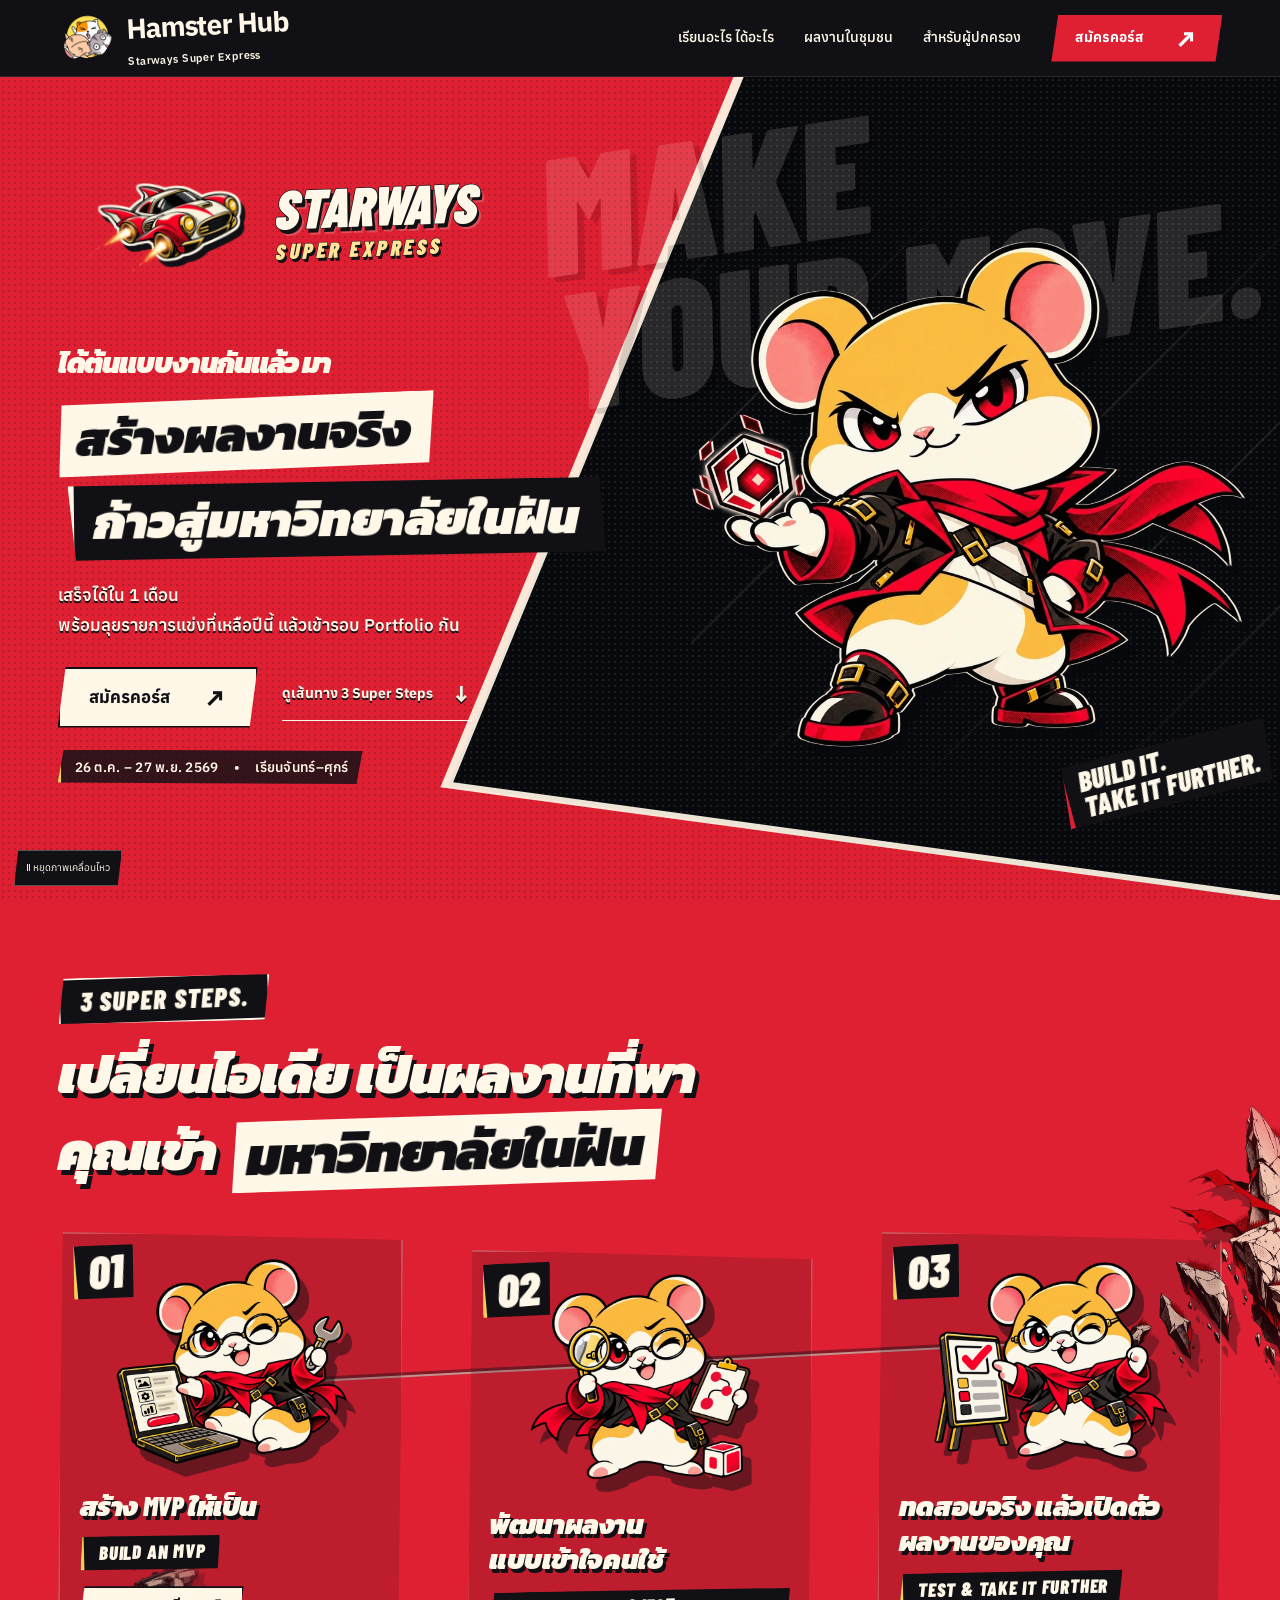
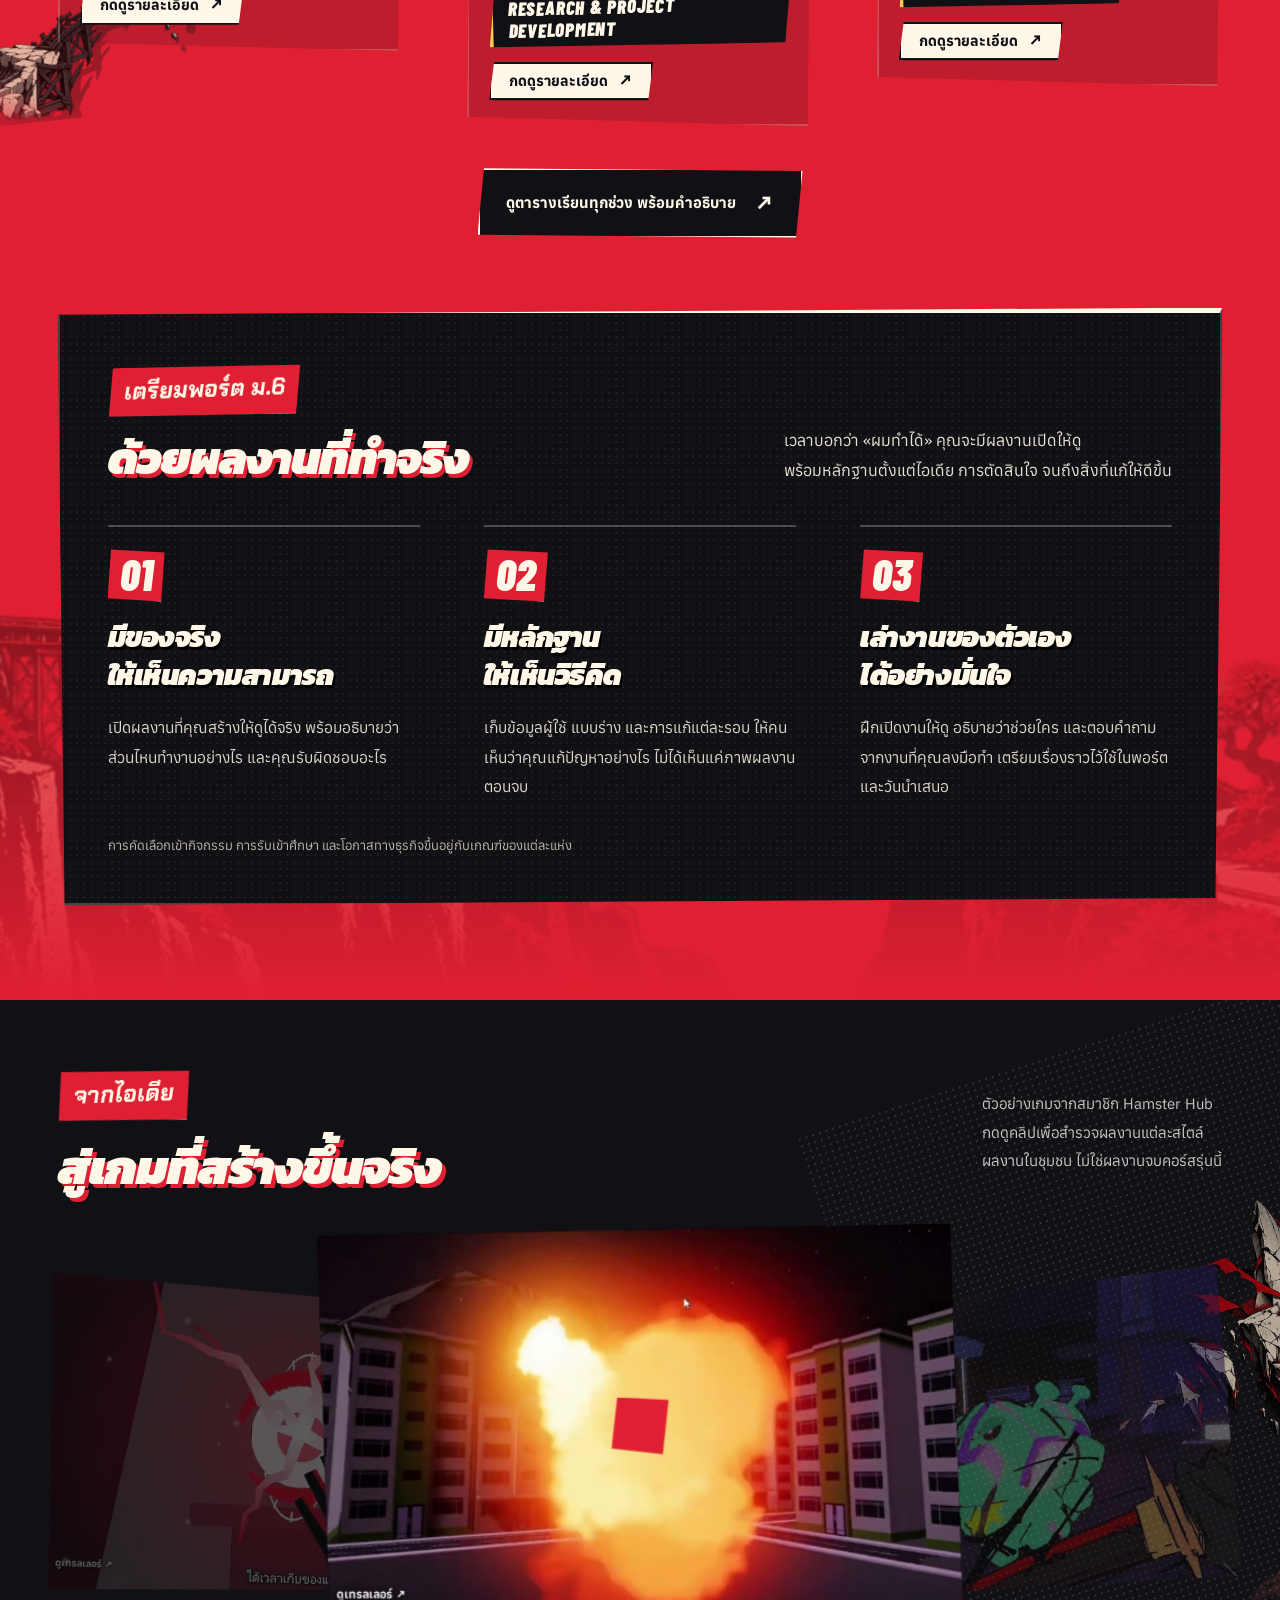
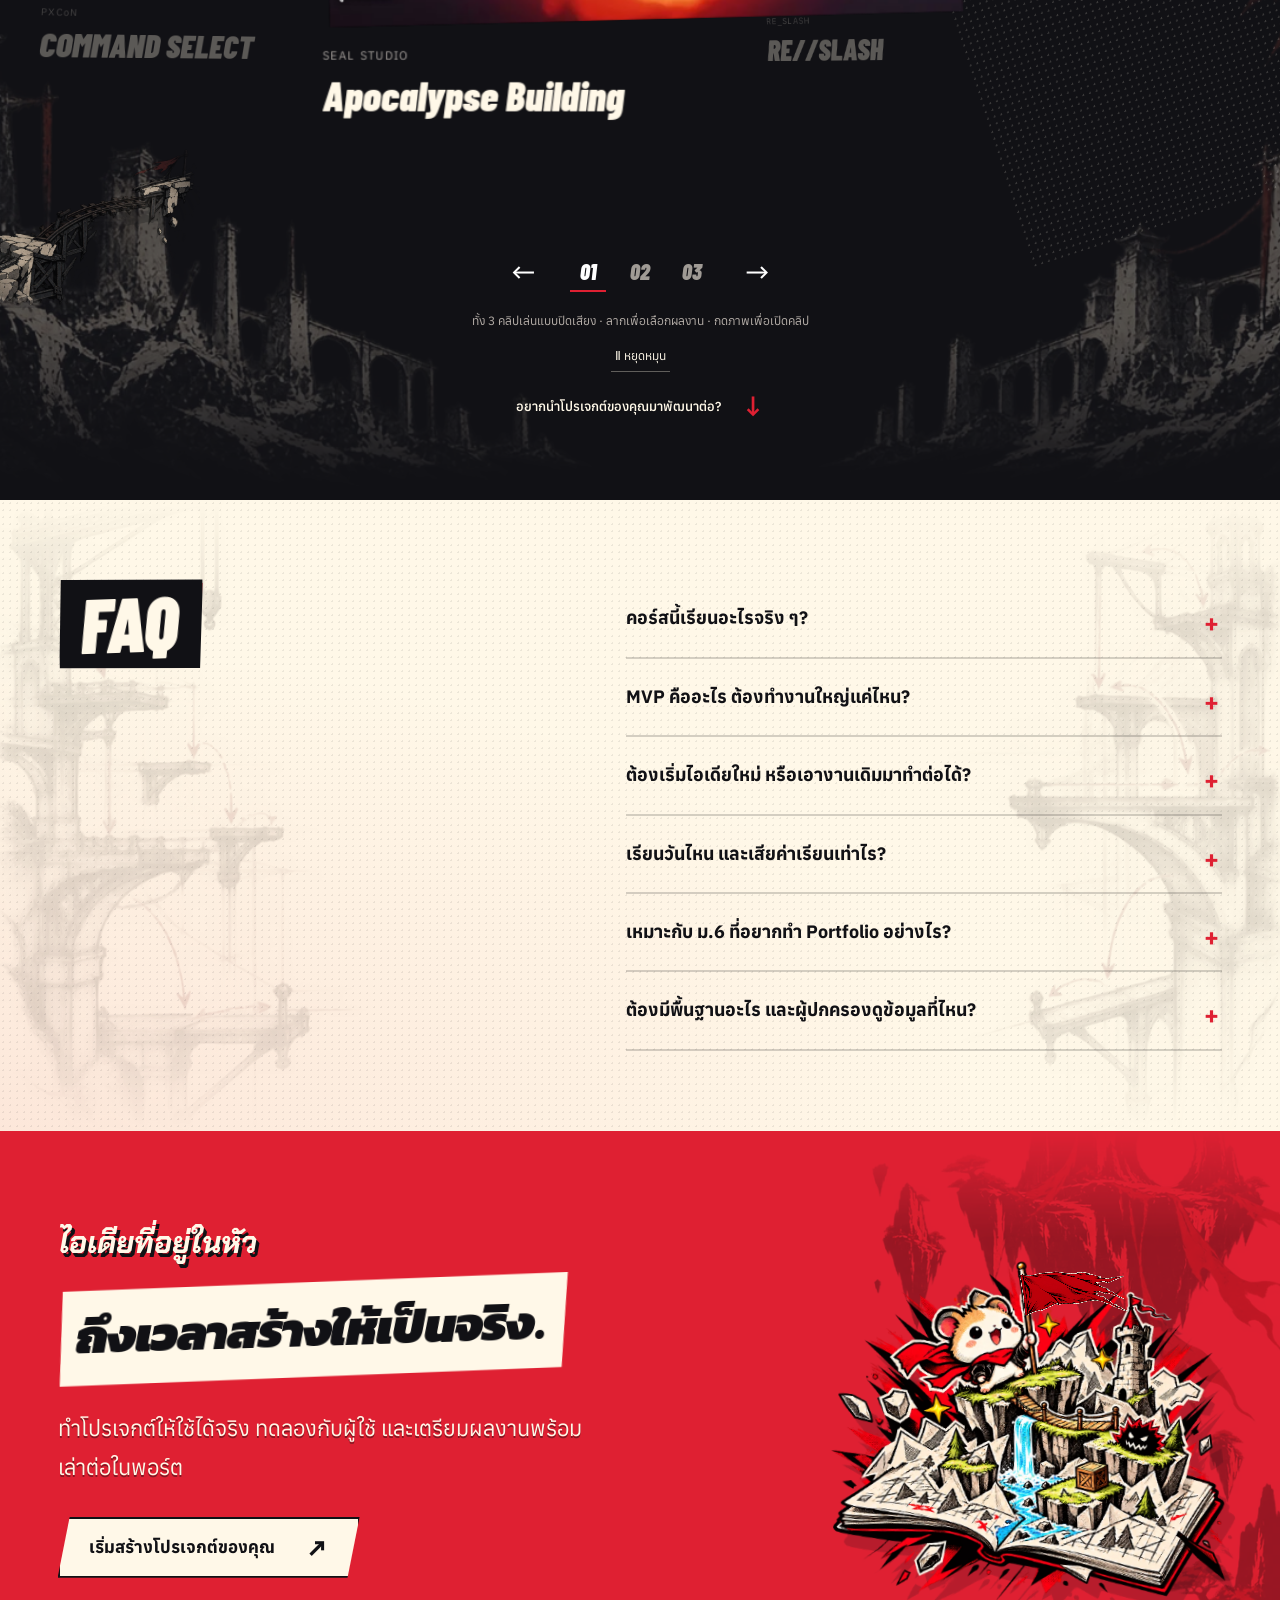
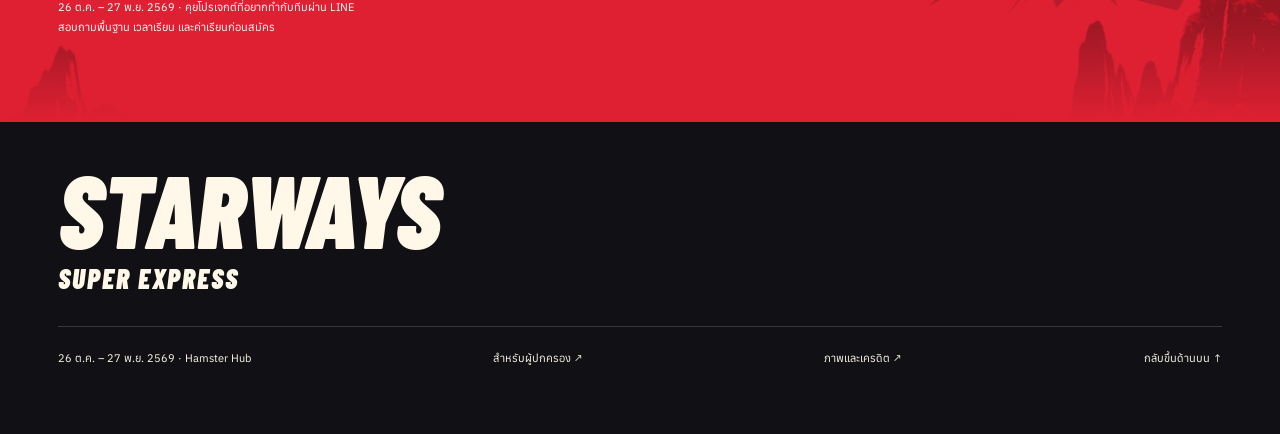
==== commit a4b52048: "Enlarge hero car and add cream contour with ink shadow" ====
--- a/index.html
+++ b/index.html
@@ -1 +1 @@
-<!doctype html><html lang="th"><head><meta charset="utf-8"><meta name="viewport" content="width=device-width,initial-scale=1"><meta name="theme-color" content="#df2032"><title>Starways Super Express — ทำโปรเจกต์ให้จบ และต่อยอดให้เป็น | Hamster Hub</title><meta name="description" content="Starways Super Express: 26 ต.ค. – 27 พ.ย. 2569 เรียนจันทร์–ศุกร์ ผ่าน 3 Super Steps จาก MVP สู่การพัฒนาซอฟต์แวร์ รับฟังผู้ใช้จริง และนำเสนอผลงาน โดย Hamster Hub"><link rel="icon" href="assets/rebellion/monsta.webp"><link rel="preload" href="assets/rebellion/Anuphan.ttf" as="font" type="font/ttf" crossorigin><link rel="preload" href="assets/rebellion/BarlowCondensed-BlackItalic.ttf" as="font" type="font/ttf" crossorigin><link rel="stylesheet" href="rebellion.css?v=12"><script src="app.js?v=20" defer></script><script src="gallery-orbit.js?v=21" defer></script><script src="rebellion.js?v=13" defer></script><link rel="stylesheet" href="chibi-v13.css?v=13"><script src="hero-action.js?v=20" defer></script><link rel="stylesheet" href="motion-v14.css?v=14"><script src="scene-motion.js?v=63" defer></script><link rel="stylesheet" href="polish-v15.css?v=15"><script src="depth-scene.js?v=15" defer></script><link rel="preload" href="assets/edge-v17/Kanit-BlackItalic.ttf" as="font" type="font/ttf" crossorigin><link rel="stylesheet" href="edge-v17.css?v=17"><script src="edge-v20.js?v=20" defer></script><link rel="stylesheet" href="seams-v18.css?v=18"><link rel="stylesheet" href="course-v19.css?v=19.1"><link rel="preload" href="assets/poster-v20/ChakraPetch-BoldItalic.ttf" as="font" type="font/ttf" crossorigin><link rel="stylesheet" href="poster-v20.css?v=20.1"><link rel="stylesheet" href="sales-v21.css?v=63"><link rel="stylesheet" href="heading-dimension.css?v=63"><link rel="stylesheet" href="super-steps-v64.css?v=64"><link rel="stylesheet" href="dark-hero-v65.css?v=65"><script src="hero-jet-v65.js?v=66" defer></script><link rel="preload" as="image" href="assets/hero-loop-v66/pose-1.webp"><link rel="preload" as="image" href="assets/hero-loop-v66/pose-2.webp"><link rel="stylesheet" href="hero-fixes-v66.css?v=66"><script src="hero-loop-v66.js?v=66" defer></script><link rel="stylesheet" href="hero-wordmark-v67.css?v=67"></head><body><a class="skip" href="#main">ข้ามไปเนื้อหา</a><header class="site-header"><div class="wrap header-row"><a class="brand brand-hamster" href="index.html" aria-label="Hamster Hub — Starways Super Express หน้าหลัก"><img src="assets/super-steps-v64/hamsterhub-logo.webp" alt="โลโก้ Hamster Hub" width="58" height="58"><span class="brand-copy"><strong>Hamster Hub</strong><small>Starways Super Express</small></span></a><button class="menu-toggle" aria-controls="navigation" aria-expanded="false">เมนู <span class="menu-mark" aria-hidden="true"></span></button><nav id="navigation" aria-label="เมนูหลัก"><a href="index.html#journey">เรียนอะไร ได้อะไร</a><a href="index.html#showcase">ผลงานในชุมชน</a><a href="parents.html">สำหรับผู้ปกครอง</a><a class="button nav-enroll" href="index.html#start">สมัครคอร์ส <span aria-hidden="true">↗</span></a></nav></div><div class="reading-progress" aria-hidden="true"></div></header><main id="main"><section class="hero comic-scene" id="top"><div class="hero-ink" aria-hidden="true"><div class="hero-word">MAKE<br>YOUR MOVE.</div></div><div class="wrap hero-content"><div class="hero-copy"><div class="hero-course-mark" aria-label="Starways Super Express"><span class="jet-car" data-jet-car><canvas width="400" height="280" aria-hidden="true"></canvas><img class="flying-car-emblem" src="assets/dark-hero-v65/car-body.webp" alt="รถบินได้พร้อมแสงเครื่องยนต์" width="130" height="100"></span><span class="hero-course-wordmark"><strong>STARWAYS</strong><small>SUPER EXPRESS</small></span></div><h1><span class="poster-kicker prototype-kicker">ได้ต้นแบบงานกันแล้ว มา</span><span class="headline-stack"><span class="headline-cut">สร้างผลงานจริง</span><span class="headline-cut headline-cut--ink">ก้าวสู่มหาวิทยาลัยในฝัน</span></span></h1><p class="hero-desc">เสร็จได้ใน 1 เดือน<br>พร้อมลุยรายการแข่งที่เหลือปีนี้ แล้วเข้ารอบ Portfolio กัน</p><div class="hero-actions"><a class="button" href="#start">สมัครคอร์ส <span aria-hidden="true">↗</span></a><a class="text-link" href="#journey">ดูเส้นทาง 3 Super Steps <span aria-hidden="true">↓</span></a></div><p class="hero-facts">26 ต.ค. – 27 พ.ย. 2569 <i>•</i> เรียนจันทร์–ศุกร์</p></div><div class="hero-art" aria-label="ตัวละครหนูผู้สร้างโปรเจกต์"><div class="chibi-animation dark-chibi" data-dark-animation><img class="chibi-fallback" src="assets/hero-loop-v66/pose-0.webp" alt="หนูจิบิตัวเรียบในชุดดำแดง ยื่นลูกบาศก์โปรเจกต์ด้วยท่าทางมั่นใจ" width="1300" height="1199" fetchpriority="high"></div><p class="art-scribble" aria-hidden="true">BUILD IT.<br>TAKE IT FURTHER.</p></div></div></section><section class="express-course comic-scene" id="journey" data-scroll-scene data-edge-scene><div class="edge-atmosphere" aria-hidden="true"><img class="edge-cutout edge-cutout--steel" src="assets/passage-v16/rail-fragment.webp" alt="" width="1400" height="933" loading="lazy"><img class="edge-cutout edge-cutout--stone" src="assets/motion-v14/rocks-right.webp" alt="" width="825" height="1100" loading="lazy"></div><div class="section-edge-layer" aria-hidden="true"><img class="section-edge section-edge--rail" src="assets/motion-v14/rocks-right.webp" alt="" width="1400" height="933" loading="eager"><img class="section-edge section-edge--rock" src="assets/motion-v14/rocks-left.webp" alt="" width="825" height="1100" loading="eager"></div><div class="scene-backdrop" aria-hidden="true"></div><div class="wrap"><div class="express-heading"><h2><span class="display-intro">3 SUPER STEPS.</span><span>เปลี่ยนไอเดีย เป็นผลงานที่พาคุณเข้า <em class="headline-cut headline-cut--inline">มหาวิทยาลัยในฝัน</em></span></h2></div><div class="express-timeline"><div class="route-progress" aria-hidden="true"><span></span></div><ol class="milestone-route"><li><a class="milestone-stop" href="curriculum.html#build" data-course-detail="build" aria-haspopup="dialog"><span class="milestone-fraction">01</span><span class="milestone-art"><img src="assets/super-steps-v64/step-mvp.webp" alt="" width="320" height="320" loading="lazy"></span><h3>สร้าง MVP ให้เป็น</h3><span class="milestone-en">BUILD AN MVP</span><span class="milestone-cta">กดดูรายละเอียด <i aria-hidden="true">↗</i></span></a></li><li><a class="milestone-stop" href="curriculum.html#develop" data-course-detail="develop" aria-haspopup="dialog"><span class="milestone-fraction">02</span><span class="milestone-art"><img src="assets/super-steps-v64/step-research.webp" alt="" width="320" height="320" loading="lazy"></span><h3>พัฒนาผลงาน<br>แบบเข้าใจคนใช้</h3><span class="milestone-en">RESEARCH &amp; PROJECT DEVELOPMENT</span><span class="milestone-cta">กดดูรายละเอียด <i aria-hidden="true">↗</i></span></a></li><li><a class="milestone-stop" href="curriculum.html#launch" data-course-detail="launch" aria-haspopup="dialog"><span class="milestone-fraction">03</span><span class="milestone-art"><img src="assets/super-steps-v64/step-test.webp" alt="" width="320" height="320" loading="lazy"></span><h3>ทดสอบจริง แล้วเปิดตัว<br>ผลงานของคุณ</h3><span class="milestone-en">TEST & TAKE IT FURTHER</span><span class="milestone-cta">กดดูรายละเอียด <i aria-hidden="true">↗</i></span></a></li></ol></div><a class="curriculum-all text-link" href="curriculum.html">ดูตารางเรียนทุกช่วง พร้อมคำอธิบาย <span aria-hidden="true">↗</span></a><div class="express-life" id="opportunities"><div class="express-life-heading"><h2><span class="display-intro">เตรียมพอร์ต ม.6</span><span>ด้วยผลงานที่ทำจริง</span></h2><p>เวลาบอกว่า «ผมทำได้» คุณจะมีผลงานเปิดให้ดู<br>พร้อมหลักฐานตั้งแต่ไอเดีย การตัดสินใจ จนถึงสิ่งที่แก้ให้ดีขึ้น</p></div><div class="express-features"><article class="express-feature"><div><span class="opportunity-number" aria-hidden="true">01</span><h3>มีของจริง<br>ให้เห็นความสามารถ</h3><p>เปิดผลงานที่คุณสร้างให้ดูได้จริง พร้อมอธิบายว่าส่วนไหนทำงานอย่างไร และคุณรับผิดชอบอะไร</p></div></article><article class="express-feature"><div><span class="opportunity-number" aria-hidden="true">02</span><h3>มีหลักฐาน<br>ให้เห็นวิธีคิด</h3><p>เก็บข้อมูลผู้ใช้ แบบร่าง และการแก้แต่ละรอบ ให้คนเห็นว่าคุณแก้ปัญหาอย่างไร ไม่ได้เห็นแค่ภาพผลงานตอนจบ</p></div></article><article class="express-feature"><div><span class="opportunity-number" aria-hidden="true">03</span><h3>เล่างานของตัวเอง<br>ได้อย่างมั่นใจ</h3><p>ฝึกเปิดงานให้ดู อธิบายว่าช่วยใคร และตอบคำถามจากงานที่คุณลงมือทำ เตรียมเรื่องราวไว้ใช้ในพอร์ตและวันนำเสนอ</p></div></article></div><p class="opportunity-note">การคัดเลือกเข้ากิจกรรม การรับเข้าศึกษา และโอกาสทางธุรกิจขึ้นอยู่กับเกณฑ์ของแต่ละแห่ง</p></div></div></section><section class="showcase comic-scene" id="showcase"><div class="edge-atmosphere" aria-hidden="true"><img class="edge-cutout edge-cutout--steel" src="assets/passage-v16/rail-fragment.webp" alt="" width="1400" height="933" loading="lazy"><img class="edge-cutout edge-cutout--stone" src="assets/motion-v14/rocks-right.webp" alt="" width="825" height="1100" loading="lazy"></div><div class="scene-backdrop" aria-hidden="true"></div><div class="wrap"><div class="showcase-heading"><h2><span class="display-intro">จากไอเดีย</span><span>สู่เกมที่สร้างขึ้นจริง</span></h2><p>ตัวอย่างเกมจากสมาชิก Hamster Hub<br>กดดูคลิปเพื่อสำรวจผลงานแต่ละสไตล์<br>ผลงานในชุมชน ไม่ใช่ผลงานจบคอร์สรุ่นนี้</p></div><div class="work-gallery" role="region" aria-roledescription="แกลเลอรีผลงาน" aria-label="ผลงานเกมจากสมาชิก Hamster Hub"><div class="gallery-stage" tabindex="0" aria-label="ลากซ้ายหรือขวา หรือใช้ปุ่มลูกศรเพื่อเลือกผลงาน"><article class="gallery-item" data-name="Apocalypse Building" data-active="true" style="--position:0;--depth:60;--scale:1;--opacity:1;--brightness:1"><a class="project-media" href="https://www.youtube.com/watch?v=RZhOiGRcjcY" target="_blank" rel="noopener" data-video="RZhOiGRcjcY" data-title="Apocalypse Building" aria-label="ดูเทรลเลอร์ Apocalypse Building"><img src="assets/showcase/apocalypse-wide.jpg" width="1280" height="720" alt="ภาพเกม Apocalypse Building จากคลิปของ SEAL STUDIO" loading="lazy" draggable="false"><span class="play" aria-hidden="true">▶</span><span class="watch-label">ดูเทรลเลอร์ ↗</span></a><div class="project-caption"><p class="project-credit">SEAL STUDIO</p><h3>Apocalypse Building</h3></div></article><article class="gallery-item" data-name="RE//SLASH" data-active="false" style="--position:1;--depth:-80;--scale:0.8;--opacity:0.65;--brightness:0.7"><a class="project-media" href="https://www.youtube.com/watch?v=LhUO186ZWG8" target="_blank" rel="noopener" data-video="LhUO186ZWG8" data-title="RE//SLASH" aria-label="ดูเทรลเลอร์ RE//SLASH"><img src="assets/showcase/reslash-wide.jpg" width="1280" height="720" alt="ภาพเกม RE//SLASH จากคลิปของ RE_SLASH" loading="lazy" draggable="false"><span class="play" aria-hidden="true">▶</span><span class="watch-label">ดูเทรลเลอร์ ↗</span></a><div class="project-caption"><p class="project-credit">RE_SLASH</p><h3>RE//SLASH</h3></div></article><article class="gallery-item" data-name="COMMAND SELECT" data-active="false" style="--position:-1;--depth:-80;--scale:0.8;--opacity:0.65;--brightness:0.7"><a class="project-media" href="https://www.youtube.com/watch?v=DtIPdelMho0" target="_blank" rel="noopener" data-video="DtIPdelMho0" data-title="COMMAND SELECT" aria-label="ดูเทรลเลอร์ COMMAND SELECT"><img src="assets/showcase/command-wide.jpg" width="1280" height="720" alt="ภาพเกม COMMAND SELECT จากคลิปของ PXCoN" loading="lazy" draggable="false"><span class="play" aria-hidden="true">▶</span><span class="watch-label">ดูเทรลเลอร์ ↗</span></a><div class="project-caption"><p class="project-credit">PXCoN</p><h3>COMMAND SELECT</h3></div></article></div><div class="gallery-controls"><button class="gallery-arrow" type="button" data-gallery-prev aria-label="ผลงานก่อนหน้า">←</button><div class="gallery-picks"><button type="button" data-gallery-pick="0" aria-pressed="true" aria-label="เลือก Apocalypse Building">01</button><button type="button" data-gallery-pick="1" aria-pressed="false" aria-label="เลือก RE//SLASH">02</button><button type="button" data-gallery-pick="2" aria-pressed="false" aria-label="เลือก COMMAND SELECT">03</button></div><button class="gallery-arrow" type="button" data-gallery-next aria-label="ผลงานถัดไป">→</button></div><p class="gallery-help">ทั้ง 3 คลิปเล่นแบบปิดเสียง · ลากเพื่อเลือกผลงาน · กดภาพเพื่อเปิดคลิป</p><button type="button" class="gallery-auto" data-gallery-auto aria-pressed="true">Ⅱ หยุดหมุน</button><p class="sr-only" data-gallery-status aria-live="polite" aria-atomic="true"></p></div><a class="chapter-next" href="#start">อยากนำโปรเจกต์ของคุณมาพัฒนาต่อ? <span aria-hidden="true">↓</span></a></div></section><section class="questions comic-scene" id="questions"><div class="scene-backdrop" aria-hidden="true"></div><div class="wrap questions-grid"><h2>FAQ</h2><div class="faq"><details><summary>คอร์สนี้เรียนอะไรจริง ๆ?</summary><p>เริ่มจากทำ MVP หรือผลงานรุ่นแรกที่ใช้งานได้ ต่อด้วยการวิเคราะห์ตลาด กระบวนการพัฒนาซอฟต์แวร์ การนำเสนอ การต่อยอดแบบ Startup และการใช้งานจริงโดยผู้ใช้ ก่อนนำเสนอผลงานปลายคอร์ส <a href="curriculum.html">ดูแต่ละช่วงพร้อมคำอธิบาย ↗</a></p></details><details><summary>MVP คืออะไร ต้องทำงานใหญ่แค่ไหน?</summary><p>MVP คือผลงานรุ่นแรกที่มีส่วนสำคัญพอให้ใช้งานและสาธิตแนวคิดได้ จุดเริ่มต้นคือทำสิ่งจำเป็นให้จบก่อน แล้วจึงพัฒนาต่อจากข้อมูลที่ได้</p></details><details><summary>ต้องเริ่มไอเดียใหม่ หรือเอางานเดิมมาทำต่อได้?</summary><p>นำงานจากกิจกรรมก่อนหน้ามาพัฒนาต่อให้จบได้ คุยกับทีมเรื่องโปรเจกต์ที่มีและพื้นฐานของคุณ เพื่อวางเป้าหมายที่เหมาะสมก่อนสมัคร</p></details><details><summary>เรียนวันไหน และเสียค่าเรียนเท่าไร?</summary><p>รอบนี้อยู่ระหว่าง 26 ต.ค. – 27 พ.ย. 2569 ระบุเรียนจันทร์–ศุกร์ ช่วง Research &amp; Project Development เรียนวันที่ 1–13 พ.ย. สอบถามทีมเพื่อยืนยันเวลาเรียนรายวัน รูปแบบการเรียน ค่าเรียน และอุปกรณ์ก่อนสมัคร</p></details><details><summary>เหมาะกับ ม.6 ที่อยากทำ Portfolio อย่างไร?</summary><p>ได้ฝึกสร้างผลงาน อธิบายวิธีคิด แสดงสิ่งที่ปรับจากความคิดเห็น และนำเสนองาน สิ่งเหล่านี้นำไปประกอบเรื่องราวใน Portfolio ได้ แต่การสมัครและการคัดเลือกต้องดูเกณฑ์ของแต่ละโอกาส</p></details><details><summary>ต้องมีพื้นฐานอะไร และผู้ปกครองดูข้อมูลที่ไหน?</summary><p>แจ้งทีมว่ามีพื้นฐานด้านไหน เคยทำอะไร และอยากพัฒนาอะไร เพื่อให้ทีมประเมินความเหมาะสมและขอบเขตงานก่อนสมัคร <a href="parents.html">อ่านข้อมูลสำหรับผู้ปกครอง ↗</a></p></details></div></div></section><section class="closing comic-scene" id="start" data-scroll-scene><div class="scene-backdrop" aria-hidden="true"></div><div class="wrap closing-grid"><div><h2><span class="display-intro">ไอเดียที่อยู่ในหัว</span><span class="headline-cut">ถึงเวลาสร้างให้เป็นจริง.</span></h2><p class="lead">ทำโปรเจกต์ให้ใช้ได้จริง ทดลองกับผู้ใช้ และเตรียมผลงานพร้อมเล่าต่อในพอร์ต</p><a class="button" href="https://page.line.me/jkm4247u?openQrModal=true" target="_blank" rel="noopener">เริ่มสร้างโปรเจกต์ของคุณ <span aria-hidden="true">↗</span></a><p class="contact-note">26 ต.ค. – 27 พ.ย. 2569 · คุยโปรเจกต์ที่อยากทำกับทีมผ่าน LINE<br>สอบถามพื้นฐาน เวลาเรียน และค่าเรียนก่อนสมัคร</p></div><div class="closing-composition"><img class="closing-art" src="assets/motion-v14/closing-base.webp" alt="ภาพหนูจิบิผู้สร้างเกม ยืนบนโลกเกมที่โผล่จากสมุด พร้อมธงที่สะบัดอยู่บนเสา" width="1100" height="1005" loading="lazy"><div class="flag-fabric" data-flag-wave aria-hidden="true"><img src="assets/motion-v14/flag-cloth.webp" alt="" width="1100" height="550" loading="lazy"><canvas width="480" height="340"></canvas></div></div></div></section></main><footer class="site-footer"><div class="wrap"><a class="footer-wordmark" href="index.html">STARWAYS<span>SUPER EXPRESS</span></a><div class="footer-meta"><span>26 ต.ค. – 27 พ.ย. 2569 · Hamster Hub</span><a href="parents.html">สำหรับผู้ปกครอง ↗</a><a href="credits.html">ภาพและเครดิต ↗</a><a href="#main">กลับขึ้นด้านบน ↑</a></div></div></footer><dialog id="video-dialog" class="video-dialog" aria-labelledby="video-title"><div class="video-dialog-heading"><h2 id="video-title">ตัวอย่างเกม</h2><button type="button" data-close-video aria-label="ปิดคลิป">ปิด ×</button></div><div id="video-player" class="video-player"></div><p>หากคลิปไม่เล่น <a id="video-fallback" href="https://www.youtube.com" target="_blank" rel="noopener">เปิดดูบน YouTube ↗</a></p></dialog><template id="detail-build" data-detail-title="สร้าง MVP ให้เป็น" data-detail-position="Super Step 1 / 3 · 26–30 ต.ค."><p class="detail-intro">จบช่วงแรกพร้อม MVP ที่เปิดให้เห็นได้ว่าไอเดียของคุณทำงานอย่างไร</p><article class="learning-period" id="mvp"><p class="period-date">26–30 ต.ค. · <span lang="en">MVP</span></p><h3>ทำผลงานรุ่นแรกให้ใช้งานได้</h3><dl class="learning-outcomes"><div><dt>เรียนอะไร</dt><dd>เลือกสิ่งสำคัญที่สุดที่ผลงานต้องทำได้ แล้วทำส่วนนั้นให้จบก่อน</dd></div><div><dt>ลงมือทำ</dt><dd>ลดขอบเขตงานให้พอสร้างและสาธิตได้ ไม่รอให้ทุกฟีเจอร์สมบูรณ์</dd></div><div><dt>สิ่งที่นำมาแสดงได้</dt><dd>ผลงานรุ่นแรกสำหรับสาธิตแนวคิด</dd></div></dl></article></template><template id="detail-develop" data-detail-title="พัฒนาผลงานแบบเข้าใจคนใช้" data-detail-position="Super Step 2 / 3 · 1–13 พ.ย."><p class="detail-intro">ค้นหาความต้องการของผู้ใช้ เลือกสิ่งสำคัญมาพัฒนา แล้วนำเสนอว่าผลงานช่วยเขาอย่างไร</p><article class="learning-period" id="market"><span id="engineering" aria-hidden="true"></span><span id="presentation" aria-hidden="true"></span><p class="period-date">1–13 พ.ย. · <span lang="en">Research &amp; Project Development</span></p><h3>พัฒนาผลงานแบบเข้าใจคนใช้</h3><dl class="learning-outcomes"><div><dt>เรียนอะไร</dt><dd>ศึกษาคนที่จะใช้ผลงาน ค้นหาปัญหาที่เขาต้องการให้แก้ แล้ววางแผนพัฒนาโปรเจกต์</dd></div><div><dt>ลงมือทำ</dt><dd>นำข้อมูลผู้ใช้มาเลือกสิ่งสำคัญ ใช้ AI ช่วยพัฒนางานอย่างมีขั้นตอน และฝึกนำเสนอว่าผลงานช่วยเขาอย่างไร</dd></div><div><dt>สิ่งที่นำมาแสดงได้</dt><dd>ผลงานที่พัฒนาจาก MVP พร้อมข้อมูลผู้ใช้และการนำเสนอโปรเจกต์</dd></div></dl></article></template><template id="detail-launch" data-detail-title="พิสูจน์ด้วยผู้ใช้จริง พร้อมเปิดตัวผลงาน" data-detail-position="Super Step 3 / 3 · 16–27 พ.ย."><p class="detail-intro">รับฟังผู้ใช้จริง แก้จุดติดขัด และเตรียมผลงานพร้อมเรื่องราวสำหรับวันนำเสนอ</p><article class="learning-period" id="startup"><p class="period-date">16–20 พ.ย. · <span lang="en">Startup Process</span></p><h3>มองผลงานให้เป็นผลิตภัณฑ์</h3><dl class="learning-outcomes"><div><dt>เรียนอะไร</dt><dd>ออกแบบประสบการณ์ใช้งานและคุณค่าที่ทำให้คนอยากใช้ผลงาน</dd></div><div><dt>ลงมือทำ</dt><dd>ขัดเกลาผลงานและฝึกอธิบายคุณค่าที่แตกต่างในมุมธุรกิจ</dd></div><div><dt>สิ่งที่นำมาแสดงได้</dt><dd>ผลงานที่ขัดเกลาประสบการณ์ใช้งาน พร้อมแนวทางนำเสนอคุณค่า</dd></div></dl></article><article class="learning-period" id="feedback"><p class="period-date">23–25 พ.ย. · <span lang="en">User Acceptance Test & Feedback</span></p><h3>รับฟังผู้ใช้จริง แล้วแก้จุดที่ขวางการใช้งาน</h3><dl class="learning-outcomes"><div><dt>เรียนอะไร</dt><dd>ดูว่าคนที่ตั้งใจทำให้สามารถใช้งานได้ตามเป้าหมายหรือไม่</dd></div><div><dt>ลงมือทำ</dt><dd>ให้ผู้ใช้ใช้งานจริง เก็บสิ่งที่ติดขัด และนำความคิดเห็นกลับมาปรับปรุง</dd></div><div><dt>สิ่งที่นำมาแสดงได้</dt><dd>ข้อค้นพบจากผู้ใช้และงานที่ปรับจากความคิดเห็น</dd></div></dl></article><article class="learning-period" id="final"><p class="period-date">26–27 พ.ย. · <span lang="en">Final Presentation</span></p><h3>เปิดผลงานให้เห็นคุณค่า พร้อมเล่าพัฒนาการของคุณ</h3><dl class="learning-outcomes"><div><dt>เรียนอะไร</dt><dd>เล่าความเปลี่ยนแปลงของงานด้วยสิ่งที่ลงมือทำจริง</dd></div><div><dt>ลงมือทำ</dt><dd>สาธิตผลงาน พร้อมอธิบายปัญหา วิธีแก้ และสิ่งที่เรียนรู้จากผู้ใช้</dd></div><div><dt>สิ่งที่นำมาแสดงได้</dt><dd>ผลงานปลายคอร์สและเรื่องราวการพัฒนาที่นำไปเล่าต่อได้</dd></div></dl></article></template><dialog class="course-dialog" id="course-dialog" aria-labelledby="course-detail-title"><div class="course-dialog-top"><span id="course-detail-position"></span><button type="button" data-close-course aria-label="ปิดรายละเอียด">ปิด ×</button></div><h2 id="course-detail-title"></h2><div id="course-detail-body"></div><nav class="course-detail-nav" aria-label="เปลี่ยน Super Step"><button type="button" data-prev-course>← ก่อนหน้า</button><a href="curriculum.html" id="course-detail-link">เปิดหน้าเต็ม ↗</a><button type="button" data-next-course>ถัดไป →</button></nav></dialog><script src="curriculum.js?v=19" defer></script><script src="showcase-video-v20.js?v=21.1" defer></script><button class="motion-toggle" type="button" data-motion-toggle aria-pressed="false">Ⅱ หยุดภาพเคลื่อนไหว</button></body></html>+<!doctype html><html lang="th"><head><meta charset="utf-8"><meta name="viewport" content="width=device-width,initial-scale=1"><meta name="theme-color" content="#df2032"><title>Starways Super Express — ทำโปรเจกต์ให้จบ และต่อยอดให้เป็น | Hamster Hub</title><meta name="description" content="Starways Super Express: 26 ต.ค. – 27 พ.ย. 2569 เรียนจันทร์–ศุกร์ ผ่าน 3 Super Steps จาก MVP สู่การพัฒนาซอฟต์แวร์ รับฟังผู้ใช้จริง และนำเสนอผลงาน โดย Hamster Hub"><link rel="icon" href="assets/rebellion/monsta.webp"><link rel="preload" href="assets/rebellion/Anuphan.ttf" as="font" type="font/ttf" crossorigin><link rel="preload" href="assets/rebellion/BarlowCondensed-BlackItalic.ttf" as="font" type="font/ttf" crossorigin><link rel="stylesheet" href="rebellion.css?v=12"><script src="app.js?v=20" defer></script><script src="gallery-orbit.js?v=21" defer></script><script src="rebellion.js?v=13" defer></script><link rel="stylesheet" href="chibi-v13.css?v=13"><script src="hero-action.js?v=20" defer></script><link rel="stylesheet" href="motion-v14.css?v=14"><script src="scene-motion.js?v=63" defer></script><link rel="stylesheet" href="polish-v15.css?v=15"><script src="depth-scene.js?v=15" defer></script><link rel="preload" href="assets/edge-v17/Kanit-BlackItalic.ttf" as="font" type="font/ttf" crossorigin><link rel="stylesheet" href="edge-v17.css?v=17"><script src="edge-v20.js?v=20" defer></script><link rel="stylesheet" href="seams-v18.css?v=18"><link rel="stylesheet" href="course-v19.css?v=19.1"><link rel="preload" href="assets/poster-v20/ChakraPetch-BoldItalic.ttf" as="font" type="font/ttf" crossorigin><link rel="stylesheet" href="poster-v20.css?v=20.1"><link rel="stylesheet" href="sales-v21.css?v=63"><link rel="stylesheet" href="heading-dimension.css?v=63"><link rel="stylesheet" href="super-steps-v64.css?v=64"><link rel="stylesheet" href="dark-hero-v65.css?v=65"><script src="hero-jet-v65.js?v=66" defer></script><link rel="preload" as="image" href="assets/hero-loop-v66/pose-1.webp"><link rel="preload" as="image" href="assets/hero-loop-v66/pose-2.webp"><link rel="stylesheet" href="hero-fixes-v66.css?v=66"><script src="hero-loop-v66.js?v=66" defer></script><link rel="stylesheet" href="hero-wordmark-v67.css?v=68"></head><body><a class="skip" href="#main">ข้ามไปเนื้อหา</a><header class="site-header"><div class="wrap header-row"><a class="brand brand-hamster" href="index.html" aria-label="Hamster Hub — Starways Super Express หน้าหลัก"><img src="assets/super-steps-v64/hamsterhub-logo.webp" alt="โลโก้ Hamster Hub" width="58" height="58"><span class="brand-copy"><strong>Hamster Hub</strong><small>Starways Super Express</small></span></a><button class="menu-toggle" aria-controls="navigation" aria-expanded="false">เมนู <span class="menu-mark" aria-hidden="true"></span></button><nav id="navigation" aria-label="เมนูหลัก"><a href="index.html#journey">เรียนอะไร ได้อะไร</a><a href="index.html#showcase">ผลงานในชุมชน</a><a href="parents.html">สำหรับผู้ปกครอง</a><a class="button nav-enroll" href="index.html#start">สมัครคอร์ส <span aria-hidden="true">↗</span></a></nav></div><div class="reading-progress" aria-hidden="true"></div></header><main id="main"><section class="hero comic-scene" id="top"><div class="hero-ink" aria-hidden="true"><div class="hero-word">MAKE<br>YOUR MOVE.</div></div><div class="wrap hero-content"><div class="hero-copy"><div class="hero-course-mark" aria-label="Starways Super Express"><span class="jet-car" data-jet-car><canvas width="400" height="280" aria-hidden="true"></canvas><img class="flying-car-emblem" src="assets/dark-hero-v65/car-body.webp" alt="รถบินได้พร้อมแสงเครื่องยนต์" width="130" height="100"></span><span class="hero-course-wordmark"><strong>STARWAYS</strong><small>SUPER EXPRESS</small></span></div><h1><span class="poster-kicker prototype-kicker">ได้ต้นแบบงานกันแล้ว มา</span><span class="headline-stack"><span class="headline-cut">สร้างผลงานจริง</span><span class="headline-cut headline-cut--ink">ก้าวสู่มหาวิทยาลัยในฝัน</span></span></h1><p class="hero-desc">เสร็จได้ใน 1 เดือน<br>พร้อมลุยรายการแข่งที่เหลือปีนี้ แล้วเข้ารอบ Portfolio กัน</p><div class="hero-actions"><a class="button" href="#start">สมัครคอร์ส <span aria-hidden="true">↗</span></a><a class="text-link" href="#journey">ดูเส้นทาง 3 Super Steps <span aria-hidden="true">↓</span></a></div><p class="hero-facts">26 ต.ค. – 27 พ.ย. 2569 <i>•</i> เรียนจันทร์–ศุกร์</p></div><div class="hero-art" aria-label="ตัวละครหนูผู้สร้างโปรเจกต์"><div class="chibi-animation dark-chibi" data-dark-animation><img class="chibi-fallback" src="assets/hero-loop-v66/pose-0.webp" alt="หนูจิบิตัวเรียบในชุดดำแดง ยื่นลูกบาศก์โปรเจกต์ด้วยท่าทางมั่นใจ" width="1300" height="1199" fetchpriority="high"></div><p class="art-scribble" aria-hidden="true">BUILD IT.<br>TAKE IT FURTHER.</p></div></div></section><section class="express-course comic-scene" id="journey" data-scroll-scene data-edge-scene><div class="edge-atmosphere" aria-hidden="true"><img class="edge-cutout edge-cutout--steel" src="assets/passage-v16/rail-fragment.webp" alt="" width="1400" height="933" loading="lazy"><img class="edge-cutout edge-cutout--stone" src="assets/motion-v14/rocks-right.webp" alt="" width="825" height="1100" loading="lazy"></div><div class="section-edge-layer" aria-hidden="true"><img class="section-edge section-edge--rail" src="assets/motion-v14/rocks-right.webp" alt="" width="1400" height="933" loading="eager"><img class="section-edge section-edge--rock" src="assets/motion-v14/rocks-left.webp" alt="" width="825" height="1100" loading="eager"></div><div class="scene-backdrop" aria-hidden="true"></div><div class="wrap"><div class="express-heading"><h2><span class="display-intro">3 SUPER STEPS.</span><span>เปลี่ยนไอเดีย เป็นผลงานที่พาคุณเข้า <em class="headline-cut headline-cut--inline">มหาวิทยาลัยในฝัน</em></span></h2></div><div class="express-timeline"><div class="route-progress" aria-hidden="true"><span></span></div><ol class="milestone-route"><li><a class="milestone-stop" href="curriculum.html#build" data-course-detail="build" aria-haspopup="dialog"><span class="milestone-fraction">01</span><span class="milestone-art"><img src="assets/super-steps-v64/step-mvp.webp" alt="" width="320" height="320" loading="lazy"></span><h3>สร้าง MVP ให้เป็น</h3><span class="milestone-en">BUILD AN MVP</span><span class="milestone-cta">กดดูรายละเอียด <i aria-hidden="true">↗</i></span></a></li><li><a class="milestone-stop" href="curriculum.html#develop" data-course-detail="develop" aria-haspopup="dialog"><span class="milestone-fraction">02</span><span class="milestone-art"><img src="assets/super-steps-v64/step-research.webp" alt="" width="320" height="320" loading="lazy"></span><h3>พัฒนาผลงาน<br>แบบเข้าใจคนใช้</h3><span class="milestone-en">RESEARCH &amp; PROJECT DEVELOPMENT</span><span class="milestone-cta">กดดูรายละเอียด <i aria-hidden="true">↗</i></span></a></li><li><a class="milestone-stop" href="curriculum.html#launch" data-course-detail="launch" aria-haspopup="dialog"><span class="milestone-fraction">03</span><span class="milestone-art"><img src="assets/super-steps-v64/step-test.webp" alt="" width="320" height="320" loading="lazy"></span><h3>ทดสอบจริง แล้วเปิดตัว<br>ผลงานของคุณ</h3><span class="milestone-en">TEST & TAKE IT FURTHER</span><span class="milestone-cta">กดดูรายละเอียด <i aria-hidden="true">↗</i></span></a></li></ol></div><a class="curriculum-all text-link" href="curriculum.html">ดูตารางเรียนทุกช่วง พร้อมคำอธิบาย <span aria-hidden="true">↗</span></a><div class="express-life" id="opportunities"><div class="express-life-heading"><h2><span class="display-intro">เตรียมพอร์ต ม.6</span><span>ด้วยผลงานที่ทำจริง</span></h2><p>เวลาบอกว่า «ผมทำได้» คุณจะมีผลงานเปิดให้ดู<br>พร้อมหลักฐานตั้งแต่ไอเดีย การตัดสินใจ จนถึงสิ่งที่แก้ให้ดีขึ้น</p></div><div class="express-features"><article class="express-feature"><div><span class="opportunity-number" aria-hidden="true">01</span><h3>มีของจริง<br>ให้เห็นความสามารถ</h3><p>เปิดผลงานที่คุณสร้างให้ดูได้จริง พร้อมอธิบายว่าส่วนไหนทำงานอย่างไร และคุณรับผิดชอบอะไร</p></div></article><article class="express-feature"><div><span class="opportunity-number" aria-hidden="true">02</span><h3>มีหลักฐาน<br>ให้เห็นวิธีคิด</h3><p>เก็บข้อมูลผู้ใช้ แบบร่าง และการแก้แต่ละรอบ ให้คนเห็นว่าคุณแก้ปัญหาอย่างไร ไม่ได้เห็นแค่ภาพผลงานตอนจบ</p></div></article><article class="express-feature"><div><span class="opportunity-number" aria-hidden="true">03</span><h3>เล่างานของตัวเอง<br>ได้อย่างมั่นใจ</h3><p>ฝึกเปิดงานให้ดู อธิบายว่าช่วยใคร และตอบคำถามจากงานที่คุณลงมือทำ เตรียมเรื่องราวไว้ใช้ในพอร์ตและวันนำเสนอ</p></div></article></div><p class="opportunity-note">การคัดเลือกเข้ากิจกรรม การรับเข้าศึกษา และโอกาสทางธุรกิจขึ้นอยู่กับเกณฑ์ของแต่ละแห่ง</p></div></div></section><section class="showcase comic-scene" id="showcase"><div class="edge-atmosphere" aria-hidden="true"><img class="edge-cutout edge-cutout--steel" src="assets/passage-v16/rail-fragment.webp" alt="" width="1400" height="933" loading="lazy"><img class="edge-cutout edge-cutout--stone" src="assets/motion-v14/rocks-right.webp" alt="" width="825" height="1100" loading="lazy"></div><div class="scene-backdrop" aria-hidden="true"></div><div class="wrap"><div class="showcase-heading"><h2><span class="display-intro">จากไอเดีย</span><span>สู่เกมที่สร้างขึ้นจริง</span></h2><p>ตัวอย่างเกมจากสมาชิก Hamster Hub<br>กดดูคลิปเพื่อสำรวจผลงานแต่ละสไตล์<br>ผลงานในชุมชน ไม่ใช่ผลงานจบคอร์สรุ่นนี้</p></div><div class="work-gallery" role="region" aria-roledescription="แกลเลอรีผลงาน" aria-label="ผลงานเกมจากสมาชิก Hamster Hub"><div class="gallery-stage" tabindex="0" aria-label="ลากซ้ายหรือขวา หรือใช้ปุ่มลูกศรเพื่อเลือกผลงาน"><article class="gallery-item" data-name="Apocalypse Building" data-active="true" style="--position:0;--depth:60;--scale:1;--opacity:1;--brightness:1"><a class="project-media" href="https://www.youtube.com/watch?v=RZhOiGRcjcY" target="_blank" rel="noopener" data-video="RZhOiGRcjcY" data-title="Apocalypse Building" aria-label="ดูเทรลเลอร์ Apocalypse Building"><img src="assets/showcase/apocalypse-wide.jpg" width="1280" height="720" alt="ภาพเกม Apocalypse Building จากคลิปของ SEAL STUDIO" loading="lazy" draggable="false"><span class="play" aria-hidden="true">▶</span><span class="watch-label">ดูเทรลเลอร์ ↗</span></a><div class="project-caption"><p class="project-credit">SEAL STUDIO</p><h3>Apocalypse Building</h3></div></article><article class="gallery-item" data-name="RE//SLASH" data-active="false" style="--position:1;--depth:-80;--scale:0.8;--opacity:0.65;--brightness:0.7"><a class="project-media" href="https://www.youtube.com/watch?v=LhUO186ZWG8" target="_blank" rel="noopener" data-video="LhUO186ZWG8" data-title="RE//SLASH" aria-label="ดูเทรลเลอร์ RE//SLASH"><img src="assets/showcase/reslash-wide.jpg" width="1280" height="720" alt="ภาพเกม RE//SLASH จากคลิปของ RE_SLASH" loading="lazy" draggable="false"><span class="play" aria-hidden="true">▶</span><span class="watch-label">ดูเทรลเลอร์ ↗</span></a><div class="project-caption"><p class="project-credit">RE_SLASH</p><h3>RE//SLASH</h3></div></article><article class="gallery-item" data-name="COMMAND SELECT" data-active="false" style="--position:-1;--depth:-80;--scale:0.8;--opacity:0.65;--brightness:0.7"><a class="project-media" href="https://www.youtube.com/watch?v=DtIPdelMho0" target="_blank" rel="noopener" data-video="DtIPdelMho0" data-title="COMMAND SELECT" aria-label="ดูเทรลเลอร์ COMMAND SELECT"><img src="assets/showcase/command-wide.jpg" width="1280" height="720" alt="ภาพเกม COMMAND SELECT จากคลิปของ PXCoN" loading="lazy" draggable="false"><span class="play" aria-hidden="true">▶</span><span class="watch-label">ดูเทรลเลอร์ ↗</span></a><div class="project-caption"><p class="project-credit">PXCoN</p><h3>COMMAND SELECT</h3></div></article></div><div class="gallery-controls"><button class="gallery-arrow" type="button" data-gallery-prev aria-label="ผลงานก่อนหน้า">←</button><div class="gallery-picks"><button type="button" data-gallery-pick="0" aria-pressed="true" aria-label="เลือก Apocalypse Building">01</button><button type="button" data-gallery-pick="1" aria-pressed="false" aria-label="เลือก RE//SLASH">02</button><button type="button" data-gallery-pick="2" aria-pressed="false" aria-label="เลือก COMMAND SELECT">03</button></div><button class="gallery-arrow" type="button" data-gallery-next aria-label="ผลงานถัดไป">→</button></div><p class="gallery-help">ทั้ง 3 คลิปเล่นแบบปิดเสียง · ลากเพื่อเลือกผลงาน · กดภาพเพื่อเปิดคลิป</p><button type="button" class="gallery-auto" data-gallery-auto aria-pressed="true">Ⅱ หยุดหมุน</button><p class="sr-only" data-gallery-status aria-live="polite" aria-atomic="true"></p></div><a class="chapter-next" href="#start">อยากนำโปรเจกต์ของคุณมาพัฒนาต่อ? <span aria-hidden="true">↓</span></a></div></section><section class="questions comic-scene" id="questions"><div class="scene-backdrop" aria-hidden="true"></div><div class="wrap questions-grid"><h2>FAQ</h2><div class="faq"><details><summary>คอร์สนี้เรียนอะไรจริง ๆ?</summary><p>เริ่มจากทำ MVP หรือผลงานรุ่นแรกที่ใช้งานได้ ต่อด้วยการวิเคราะห์ตลาด กระบวนการพัฒนาซอฟต์แวร์ การนำเสนอ การต่อยอดแบบ Startup และการใช้งานจริงโดยผู้ใช้ ก่อนนำเสนอผลงานปลายคอร์ส <a href="curriculum.html">ดูแต่ละช่วงพร้อมคำอธิบาย ↗</a></p></details><details><summary>MVP คืออะไร ต้องทำงานใหญ่แค่ไหน?</summary><p>MVP คือผลงานรุ่นแรกที่มีส่วนสำคัญพอให้ใช้งานและสาธิตแนวคิดได้ จุดเริ่มต้นคือทำสิ่งจำเป็นให้จบก่อน แล้วจึงพัฒนาต่อจากข้อมูลที่ได้</p></details><details><summary>ต้องเริ่มไอเดียใหม่ หรือเอางานเดิมมาทำต่อได้?</summary><p>นำงานจากกิจกรรมก่อนหน้ามาพัฒนาต่อให้จบได้ คุยกับทีมเรื่องโปรเจกต์ที่มีและพื้นฐานของคุณ เพื่อวางเป้าหมายที่เหมาะสมก่อนสมัคร</p></details><details><summary>เรียนวันไหน และเสียค่าเรียนเท่าไร?</summary><p>รอบนี้อยู่ระหว่าง 26 ต.ค. – 27 พ.ย. 2569 ระบุเรียนจันทร์–ศุกร์ ช่วง Research &amp; Project Development เรียนวันที่ 1–13 พ.ย. สอบถามทีมเพื่อยืนยันเวลาเรียนรายวัน รูปแบบการเรียน ค่าเรียน และอุปกรณ์ก่อนสมัคร</p></details><details><summary>เหมาะกับ ม.6 ที่อยากทำ Portfolio อย่างไร?</summary><p>ได้ฝึกสร้างผลงาน อธิบายวิธีคิด แสดงสิ่งที่ปรับจากความคิดเห็น และนำเสนองาน สิ่งเหล่านี้นำไปประกอบเรื่องราวใน Portfolio ได้ แต่การสมัครและการคัดเลือกต้องดูเกณฑ์ของแต่ละโอกาส</p></details><details><summary>ต้องมีพื้นฐานอะไร และผู้ปกครองดูข้อมูลที่ไหน?</summary><p>แจ้งทีมว่ามีพื้นฐานด้านไหน เคยทำอะไร และอยากพัฒนาอะไร เพื่อให้ทีมประเมินความเหมาะสมและขอบเขตงานก่อนสมัคร <a href="parents.html">อ่านข้อมูลสำหรับผู้ปกครอง ↗</a></p></details></div></div></section><section class="closing comic-scene" id="start" data-scroll-scene><div class="scene-backdrop" aria-hidden="true"></div><div class="wrap closing-grid"><div><h2><span class="display-intro">ไอเดียที่อยู่ในหัว</span><span class="headline-cut">ถึงเวลาสร้างให้เป็นจริง.</span></h2><p class="lead">ทำโปรเจกต์ให้ใช้ได้จริง ทดลองกับผู้ใช้ และเตรียมผลงานพร้อมเล่าต่อในพอร์ต</p><a class="button" href="https://page.line.me/jkm4247u?openQrModal=true" target="_blank" rel="noopener">เริ่มสร้างโปรเจกต์ของคุณ <span aria-hidden="true">↗</span></a><p class="contact-note">26 ต.ค. – 27 พ.ย. 2569 · คุยโปรเจกต์ที่อยากทำกับทีมผ่าน LINE<br>สอบถามพื้นฐาน เวลาเรียน และค่าเรียนก่อนสมัคร</p></div><div class="closing-composition"><img class="closing-art" src="assets/motion-v14/closing-base.webp" alt="ภาพหนูจิบิผู้สร้างเกม ยืนบนโลกเกมที่โผล่จากสมุด พร้อมธงที่สะบัดอยู่บนเสา" width="1100" height="1005" loading="lazy"><div class="flag-fabric" data-flag-wave aria-hidden="true"><img src="assets/motion-v14/flag-cloth.webp" alt="" width="1100" height="550" loading="lazy"><canvas width="480" height="340"></canvas></div></div></div></section></main><footer class="site-footer"><div class="wrap"><a class="footer-wordmark" href="index.html">STARWAYS<span>SUPER EXPRESS</span></a><div class="footer-meta"><span>26 ต.ค. – 27 พ.ย. 2569 · Hamster Hub</span><a href="parents.html">สำหรับผู้ปกครอง ↗</a><a href="credits.html">ภาพและเครดิต ↗</a><a href="#main">กลับขึ้นด้านบน ↑</a></div></div></footer><dialog id="video-dialog" class="video-dialog" aria-labelledby="video-title"><div class="video-dialog-heading"><h2 id="video-title">ตัวอย่างเกม</h2><button type="button" data-close-video aria-label="ปิดคลิป">ปิด ×</button></div><div id="video-player" class="video-player"></div><p>หากคลิปไม่เล่น <a id="video-fallback" href="https://www.youtube.com" target="_blank" rel="noopener">เปิดดูบน YouTube ↗</a></p></dialog><template id="detail-build" data-detail-title="สร้าง MVP ให้เป็น" data-detail-position="Super Step 1 / 3 · 26–30 ต.ค."><p class="detail-intro">จบช่วงแรกพร้อม MVP ที่เปิดให้เห็นได้ว่าไอเดียของคุณทำงานอย่างไร</p><article class="learning-period" id="mvp"><p class="period-date">26–30 ต.ค. · <span lang="en">MVP</span></p><h3>ทำผลงานรุ่นแรกให้ใช้งานได้</h3><dl class="learning-outcomes"><div><dt>เรียนอะไร</dt><dd>เลือกสิ่งสำคัญที่สุดที่ผลงานต้องทำได้ แล้วทำส่วนนั้นให้จบก่อน</dd></div><div><dt>ลงมือทำ</dt><dd>ลดขอบเขตงานให้พอสร้างและสาธิตได้ ไม่รอให้ทุกฟีเจอร์สมบูรณ์</dd></div><div><dt>สิ่งที่นำมาแสดงได้</dt><dd>ผลงานรุ่นแรกสำหรับสาธิตแนวคิด</dd></div></dl></article></template><template id="detail-develop" data-detail-title="พัฒนาผลงานแบบเข้าใจคนใช้" data-detail-position="Super Step 2 / 3 · 1–13 พ.ย."><p class="detail-intro">ค้นหาความต้องการของผู้ใช้ เลือกสิ่งสำคัญมาพัฒนา แล้วนำเสนอว่าผลงานช่วยเขาอย่างไร</p><article class="learning-period" id="market"><span id="engineering" aria-hidden="true"></span><span id="presentation" aria-hidden="true"></span><p class="period-date">1–13 พ.ย. · <span lang="en">Research &amp; Project Development</span></p><h3>พัฒนาผลงานแบบเข้าใจคนใช้</h3><dl class="learning-outcomes"><div><dt>เรียนอะไร</dt><dd>ศึกษาคนที่จะใช้ผลงาน ค้นหาปัญหาที่เขาต้องการให้แก้ แล้ววางแผนพัฒนาโปรเจกต์</dd></div><div><dt>ลงมือทำ</dt><dd>นำข้อมูลผู้ใช้มาเลือกสิ่งสำคัญ ใช้ AI ช่วยพัฒนางานอย่างมีขั้นตอน และฝึกนำเสนอว่าผลงานช่วยเขาอย่างไร</dd></div><div><dt>สิ่งที่นำมาแสดงได้</dt><dd>ผลงานที่พัฒนาจาก MVP พร้อมข้อมูลผู้ใช้และการนำเสนอโปรเจกต์</dd></div></dl></article></template><template id="detail-launch" data-detail-title="พิสูจน์ด้วยผู้ใช้จริง พร้อมเปิดตัวผลงาน" data-detail-position="Super Step 3 / 3 · 16–27 พ.ย."><p class="detail-intro">รับฟังผู้ใช้จริง แก้จุดติดขัด และเตรียมผลงานพร้อมเรื่องราวสำหรับวันนำเสนอ</p><article class="learning-period" id="startup"><p class="period-date">16–20 พ.ย. · <span lang="en">Startup Process</span></p><h3>มองผลงานให้เป็นผลิตภัณฑ์</h3><dl class="learning-outcomes"><div><dt>เรียนอะไร</dt><dd>ออกแบบประสบการณ์ใช้งานและคุณค่าที่ทำให้คนอยากใช้ผลงาน</dd></div><div><dt>ลงมือทำ</dt><dd>ขัดเกลาผลงานและฝึกอธิบายคุณค่าที่แตกต่างในมุมธุรกิจ</dd></div><div><dt>สิ่งที่นำมาแสดงได้</dt><dd>ผลงานที่ขัดเกลาประสบการณ์ใช้งาน พร้อมแนวทางนำเสนอคุณค่า</dd></div></dl></article><article class="learning-period" id="feedback"><p class="period-date">23–25 พ.ย. · <span lang="en">User Acceptance Test & Feedback</span></p><h3>รับฟังผู้ใช้จริง แล้วแก้จุดที่ขวางการใช้งาน</h3><dl class="learning-outcomes"><div><dt>เรียนอะไร</dt><dd>ดูว่าคนที่ตั้งใจทำให้สามารถใช้งานได้ตามเป้าหมายหรือไม่</dd></div><div><dt>ลงมือทำ</dt><dd>ให้ผู้ใช้ใช้งานจริง เก็บสิ่งที่ติดขัด และนำความคิดเห็นกลับมาปรับปรุง</dd></div><div><dt>สิ่งที่นำมาแสดงได้</dt><dd>ข้อค้นพบจากผู้ใช้และงานที่ปรับจากความคิดเห็น</dd></div></dl></article><article class="learning-period" id="final"><p class="period-date">26–27 พ.ย. · <span lang="en">Final Presentation</span></p><h3>เปิดผลงานให้เห็นคุณค่า พร้อมเล่าพัฒนาการของคุณ</h3><dl class="learning-outcomes"><div><dt>เรียนอะไร</dt><dd>เล่าความเปลี่ยนแปลงของงานด้วยสิ่งที่ลงมือทำจริง</dd></div><div><dt>ลงมือทำ</dt><dd>สาธิตผลงาน พร้อมอธิบายปัญหา วิธีแก้ และสิ่งที่เรียนรู้จากผู้ใช้</dd></div><div><dt>สิ่งที่นำมาแสดงได้</dt><dd>ผลงานปลายคอร์สและเรื่องราวการพัฒนาที่นำไปเล่าต่อได้</dd></div></dl></article></template><dialog class="course-dialog" id="course-dialog" aria-labelledby="course-detail-title"><div class="course-dialog-top"><span id="course-detail-position"></span><button type="button" data-close-course aria-label="ปิดรายละเอียด">ปิด ×</button></div><h2 id="course-detail-title"></h2><div id="course-detail-body"></div><nav class="course-detail-nav" aria-label="เปลี่ยน Super Step"><button type="button" data-prev-course>← ก่อนหน้า</button><a href="curriculum.html" id="course-detail-link">เปิดหน้าเต็ม ↗</a><button type="button" data-next-course>ถัดไป →</button></nav></dialog><script src="curriculum.js?v=19" defer></script><script src="showcase-video-v20.js?v=21.1" defer></script><button class="motion-toggle" type="button" data-motion-toggle aria-pressed="false">Ⅱ หยุดภาพเคลื่อนไหว</button></body></html>
--- a/hero-wordmark-v67.css
+++ b/hero-wordmark-v67.css
@@ -4,12 +4,12 @@
 .hero-course-mark .hero-course-wordmark{position:relative;z-index:4;gap:7px;transform:skewX(-6deg);margin-left:-3px}
 .hero-course-mark .hero-course-wordmark strong{font:italic 900 clamp(45px,4.3vw,66px)/.92 Barlow,sans-serif;letter-spacing:-.015em;color:#fff8e8;-webkit-text-stroke:1.4px #111115;paint-order:stroke fill;text-shadow:3px 4px 0 #111115,5px 6px 0 #fff8e833}
 .hero-course-mark .hero-course-wordmark small{font:italic 900 clamp(18px,1.7vw,25px)/1 Barlow,sans-serif;letter-spacing:.16em;color:#ffe49a;-webkit-text-stroke:1px #111115;paint-order:stroke fill;text-shadow:2px 3px 0 #111115;margin-top:0;padding-left:3px}
-.hero-course-mark .jet-car{width:170px;height:120px;scale:1;transform-origin:center}
-.hero-course-mark .jet-car .flying-car-emblem{width:170px!important;height:120px!important;filter:drop-shadow(1px 1px 0 #fff8e8) drop-shadow(3px 4px 0 #111115)}
+.hero-course-mark .jet-car{width:220px;height:145px;scale:1;transform-origin:center}
+.hero-course-mark .jet-car .flying-car-emblem{width:220px!important;height:145px!important;filter:drop-shadow(2px 0 0 #fff8e8) drop-shadow(-2px 0 0 #fff8e8) drop-shadow(0 2px 0 #fff8e8) drop-shadow(0 -2px 0 #fff8e8) drop-shadow(4px 6px 0 #111115)}
 @media(max-width:760px){
  .hero-course-mark{margin-bottom:24px;max-width:100%}
- .hero-course-mark .jet-car{width:112px;height:94px}
- .hero-course-mark .jet-car .flying-car-emblem{width:112px!important;height:94px!important}
+ .hero-course-mark .jet-car{width:128px;height:100px}
+ .hero-course-mark .jet-car .flying-car-emblem{width:128px!important;height:100px!important}
  .hero-course-mark .hero-course-wordmark{gap:6px;margin-left:-1px}
  .hero-course-mark .hero-course-wordmark strong{font-size:clamp(32px,9vw,40px);-webkit-text-stroke:1px #111115;text-shadow:2px 3px 0 #111115}
  .hero-course-mark .hero-course-wordmark small{font-size:clamp(14px,4vw,18px);letter-spacing:.12em;text-shadow:1px 2px 0 #111115}
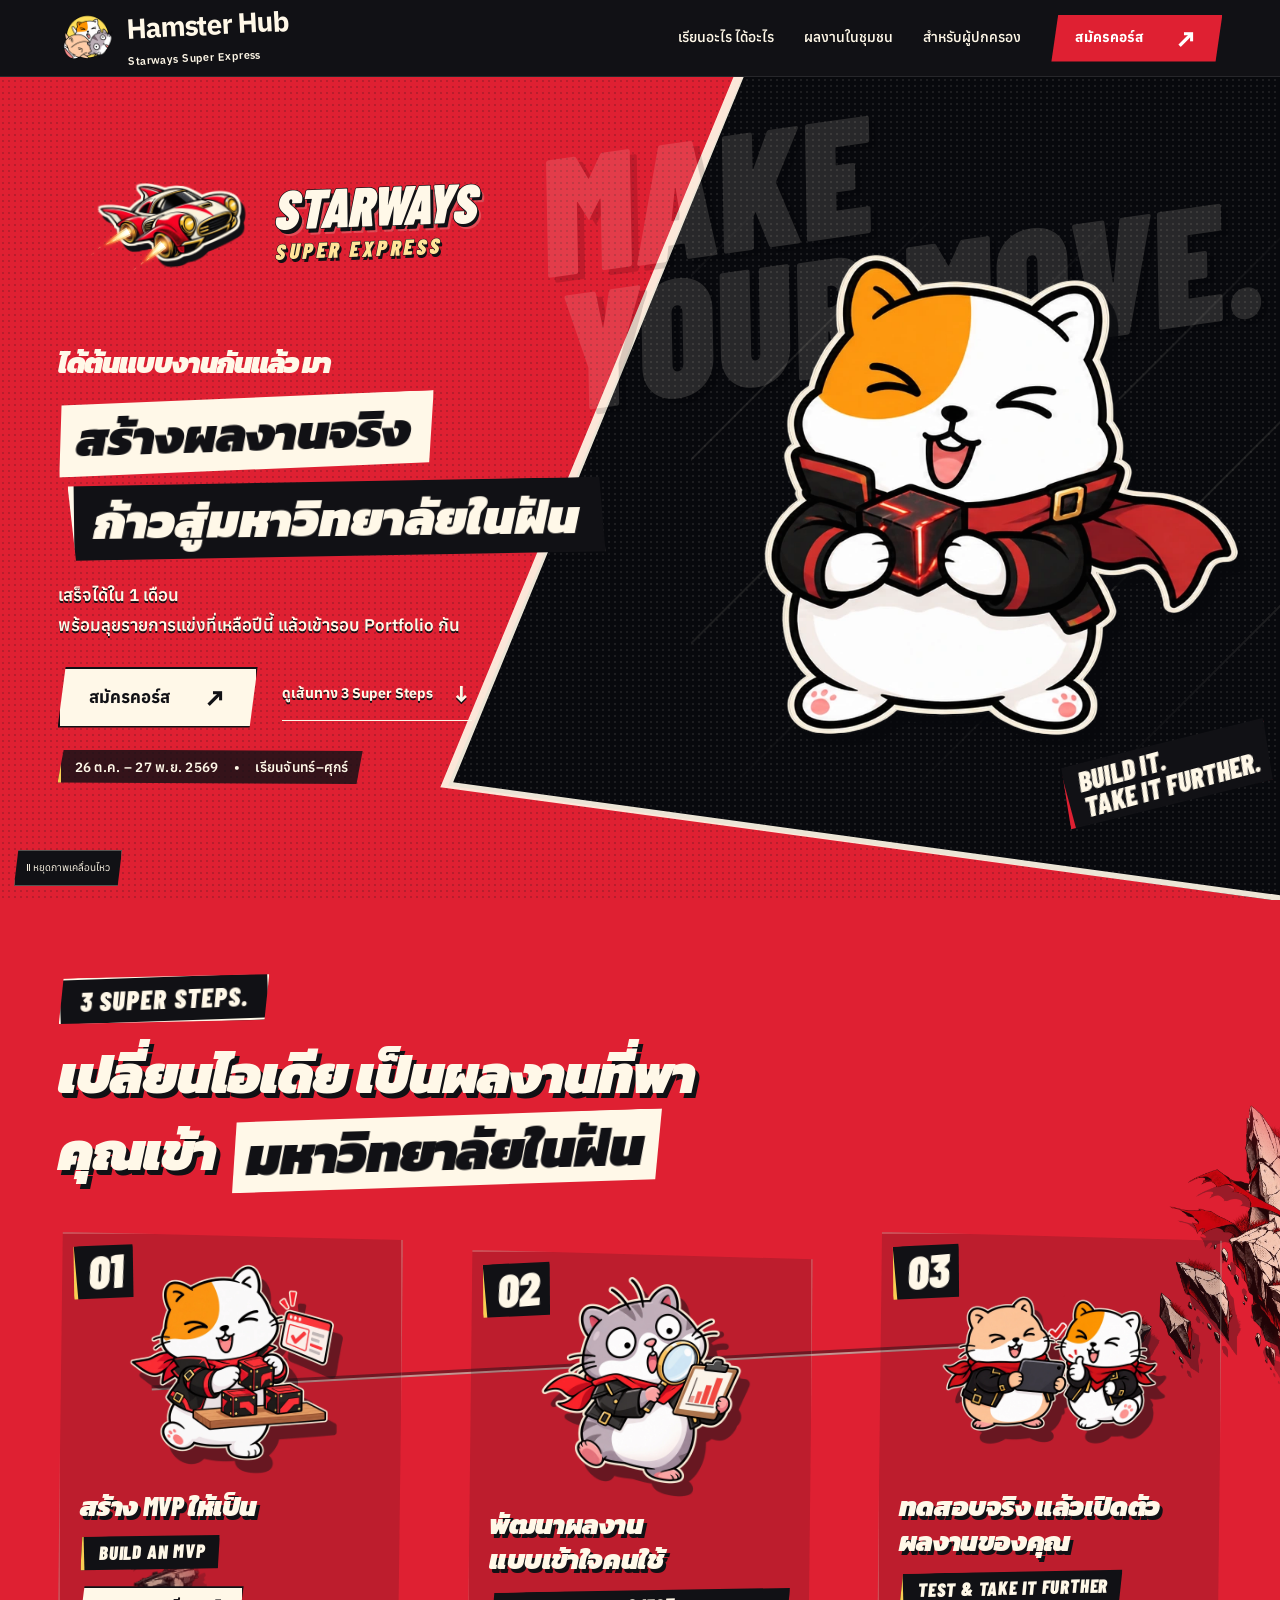
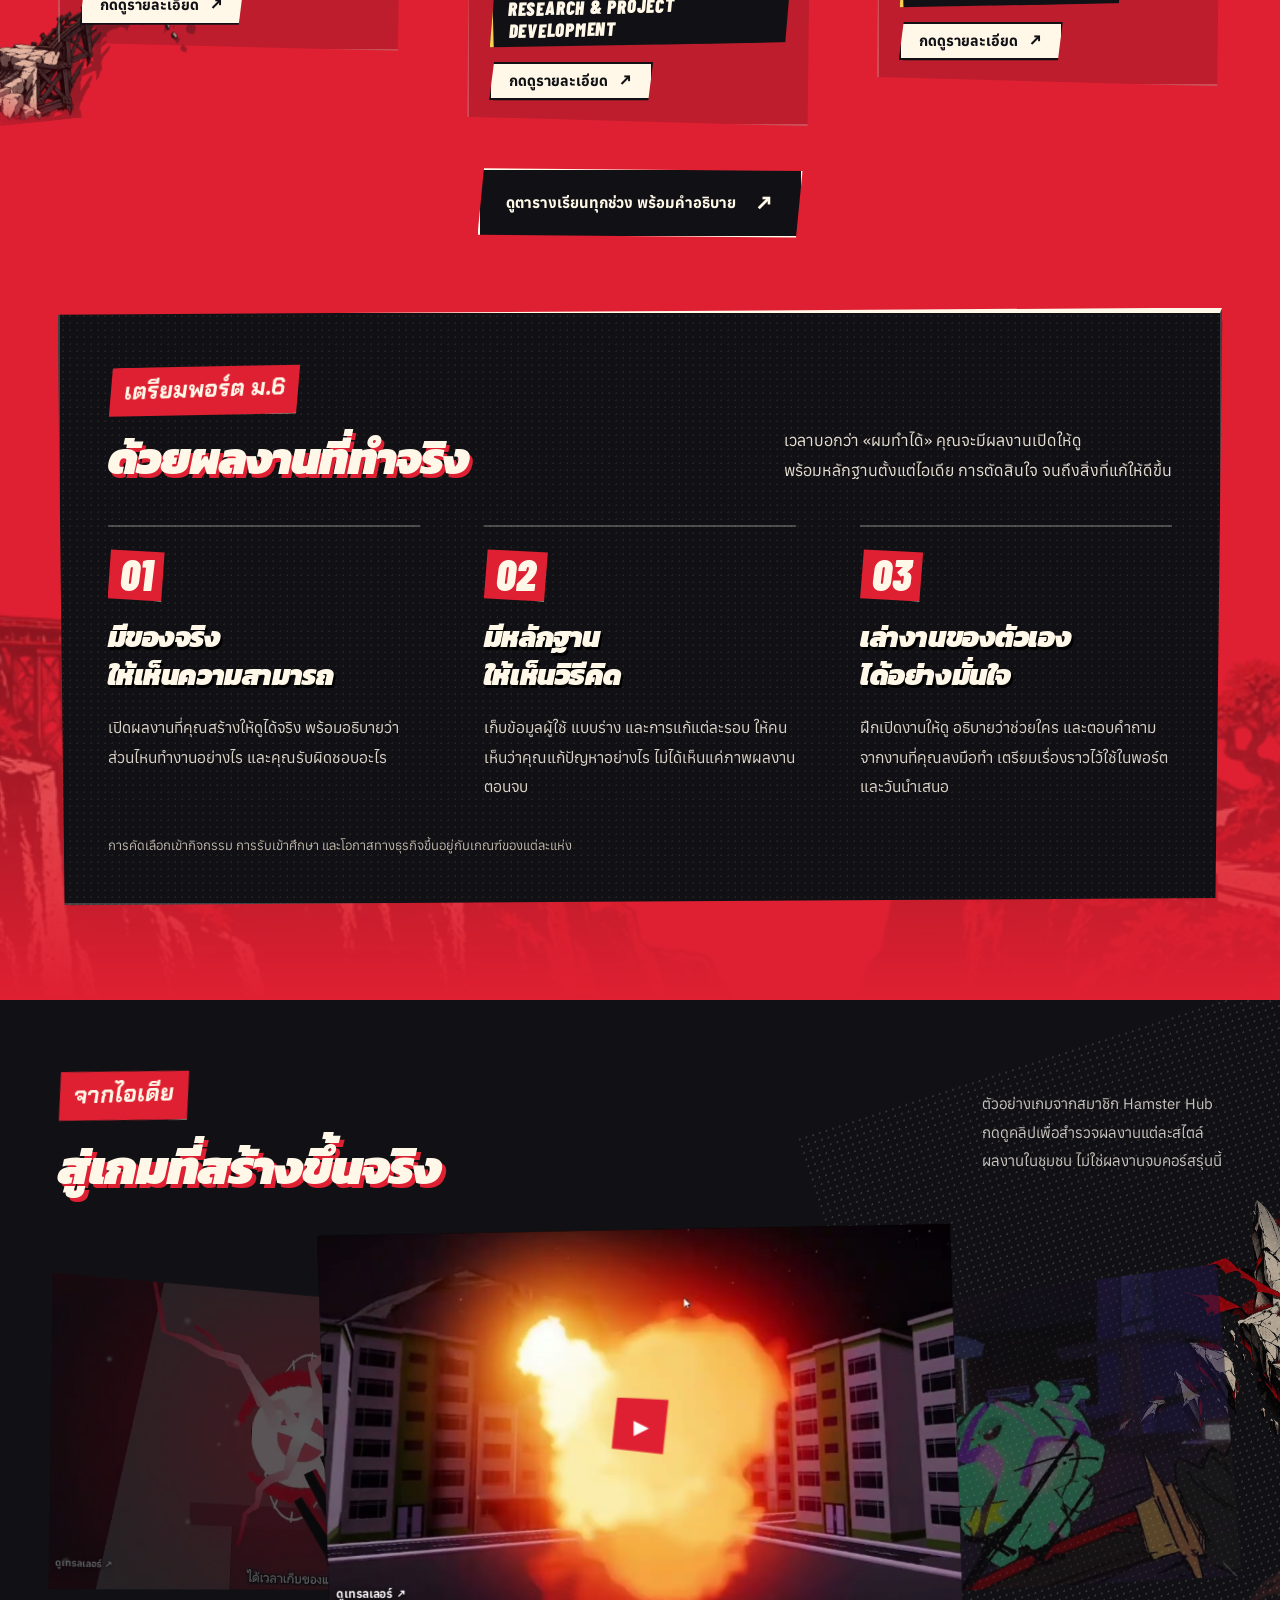
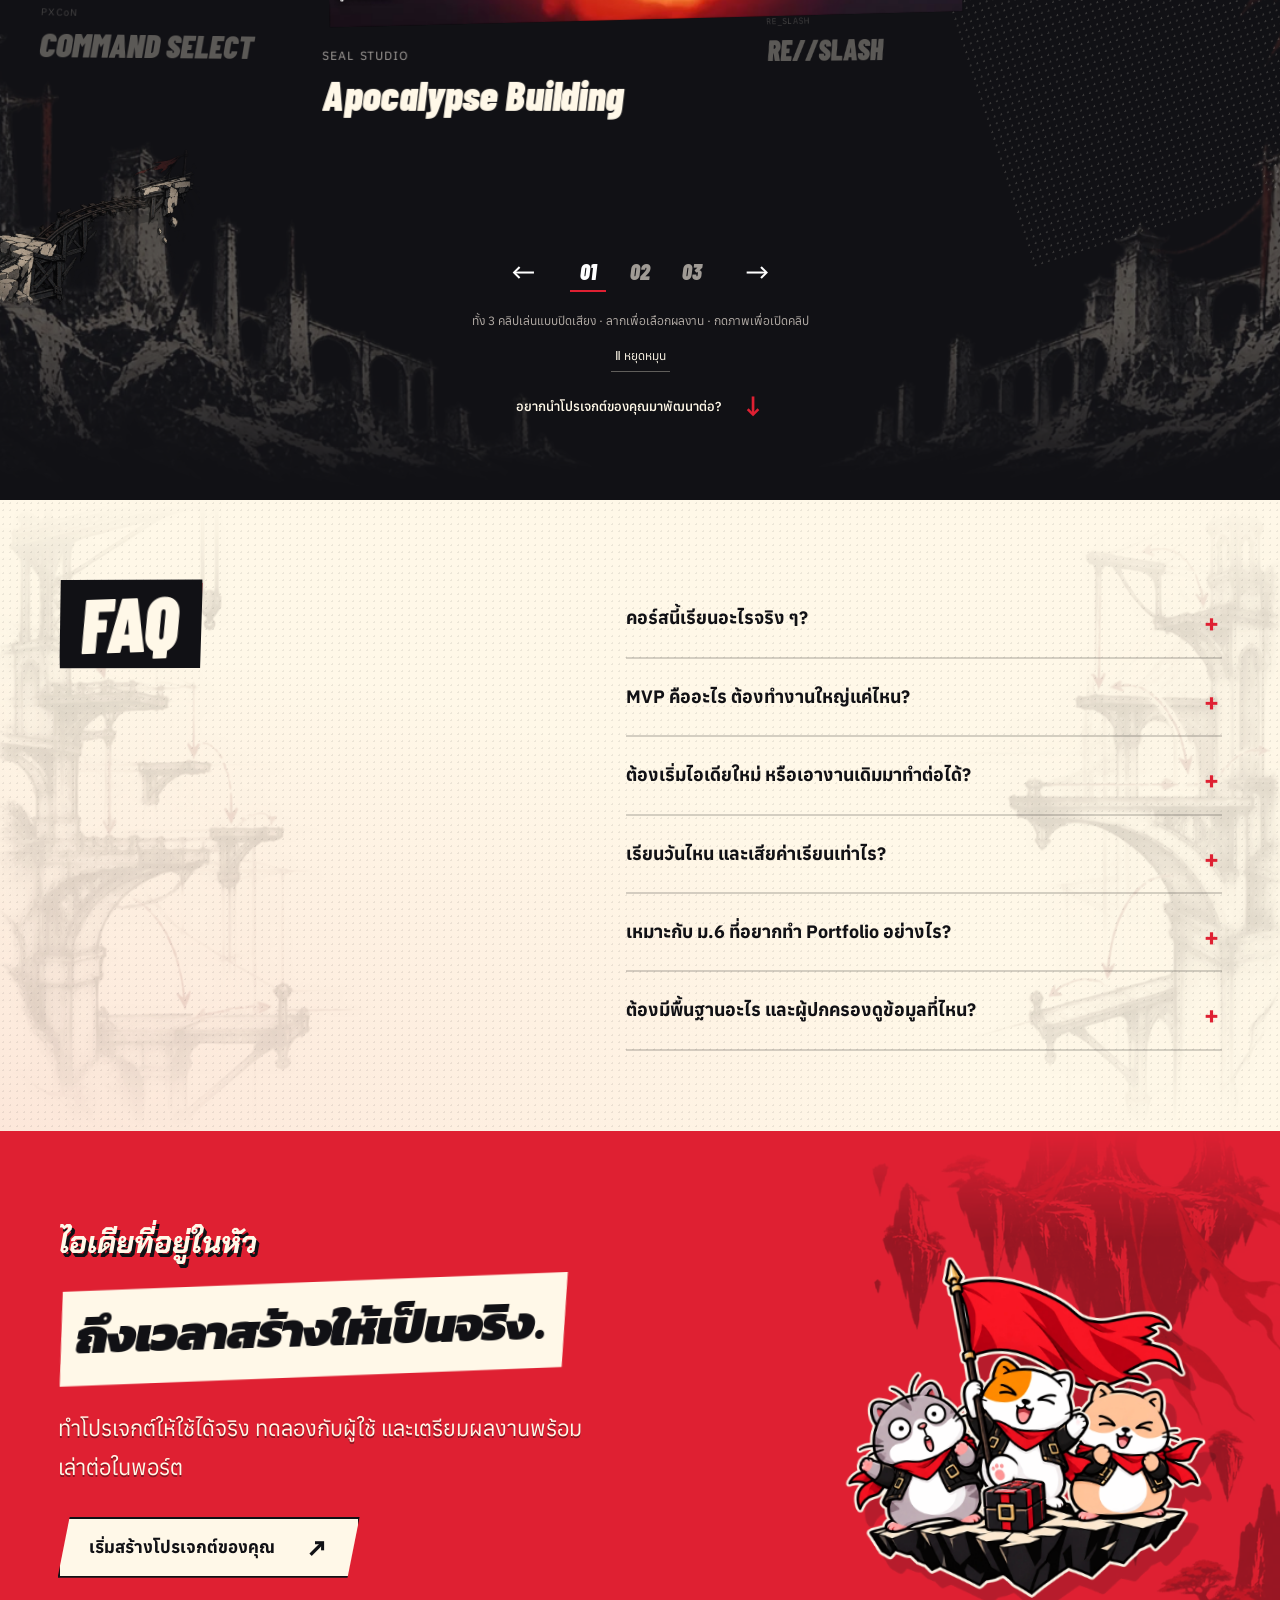
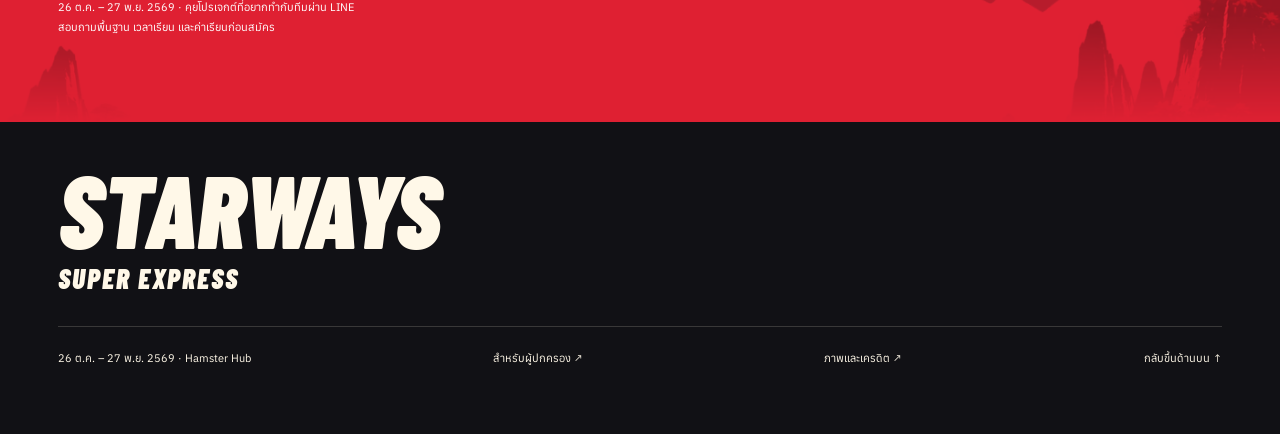
==== commit 339a378c: "Unify site illustrations around the three supplied Hamster Hub mascots" ====
--- a/index.html
+++ b/index.html
@@ -1 +1 @@
-<!doctype html><html lang="th"><head><meta charset="utf-8"><meta name="viewport" content="width=device-width,initial-scale=1"><meta name="theme-color" content="#df2032"><title>Starways Super Express — ทำโปรเจกต์ให้จบ และต่อยอดให้เป็น | Hamster Hub</title><meta name="description" content="Starways Super Express: 26 ต.ค. – 27 พ.ย. 2569 เรียนจันทร์–ศุกร์ ผ่าน 3 Super Steps จาก MVP สู่การพัฒนาซอฟต์แวร์ รับฟังผู้ใช้จริง และนำเสนอผลงาน โดย Hamster Hub"><link rel="icon" href="assets/rebellion/monsta.webp"><link rel="preload" href="assets/rebellion/Anuphan.ttf" as="font" type="font/ttf" crossorigin><link rel="preload" href="assets/rebellion/BarlowCondensed-BlackItalic.ttf" as="font" type="font/ttf" crossorigin><link rel="stylesheet" href="rebellion.css?v=12"><script src="app.js?v=20" defer></script><script src="gallery-orbit.js?v=21" defer></script><script src="rebellion.js?v=13" defer></script><link rel="stylesheet" href="chibi-v13.css?v=13"><script src="hero-action.js?v=20" defer></script><link rel="stylesheet" href="motion-v14.css?v=14"><script src="scene-motion.js?v=63" defer></script><link rel="stylesheet" href="polish-v15.css?v=15"><script src="depth-scene.js?v=15" defer></script><link rel="preload" href="assets/edge-v17/Kanit-BlackItalic.ttf" as="font" type="font/ttf" crossorigin><link rel="stylesheet" href="edge-v17.css?v=17"><script src="edge-v20.js?v=20" defer></script><link rel="stylesheet" href="seams-v18.css?v=18"><link rel="stylesheet" href="course-v19.css?v=19.1"><link rel="preload" href="assets/poster-v20/ChakraPetch-BoldItalic.ttf" as="font" type="font/ttf" crossorigin><link rel="stylesheet" href="poster-v20.css?v=20.1"><link rel="stylesheet" href="sales-v21.css?v=63"><link rel="stylesheet" href="heading-dimension.css?v=63"><link rel="stylesheet" href="super-steps-v64.css?v=64"><link rel="stylesheet" href="dark-hero-v65.css?v=65"><script src="hero-jet-v65.js?v=66" defer></script><link rel="preload" as="image" href="assets/hero-loop-v66/pose-1.webp"><link rel="preload" as="image" href="assets/hero-loop-v66/pose-2.webp"><link rel="stylesheet" href="hero-fixes-v66.css?v=66"><script src="hero-loop-v66.js?v=66" defer></script><link rel="stylesheet" href="hero-wordmark-v67.css?v=68"></head><body><a class="skip" href="#main">ข้ามไปเนื้อหา</a><header class="site-header"><div class="wrap header-row"><a class="brand brand-hamster" href="index.html" aria-label="Hamster Hub — Starways Super Express หน้าหลัก"><img src="assets/super-steps-v64/hamsterhub-logo.webp" alt="โลโก้ Hamster Hub" width="58" height="58"><span class="brand-copy"><strong>Hamster Hub</strong><small>Starways Super Express</small></span></a><button class="menu-toggle" aria-controls="navigation" aria-expanded="false">เมนู <span class="menu-mark" aria-hidden="true"></span></button><nav id="navigation" aria-label="เมนูหลัก"><a href="index.html#journey">เรียนอะไร ได้อะไร</a><a href="index.html#showcase">ผลงานในชุมชน</a><a href="parents.html">สำหรับผู้ปกครอง</a><a class="button nav-enroll" href="index.html#start">สมัครคอร์ส <span aria-hidden="true">↗</span></a></nav></div><div class="reading-progress" aria-hidden="true"></div></header><main id="main"><section class="hero comic-scene" id="top"><div class="hero-ink" aria-hidden="true"><div class="hero-word">MAKE<br>YOUR MOVE.</div></div><div class="wrap hero-content"><div class="hero-copy"><div class="hero-course-mark" aria-label="Starways Super Express"><span class="jet-car" data-jet-car><canvas width="400" height="280" aria-hidden="true"></canvas><img class="flying-car-emblem" src="assets/dark-hero-v65/car-body.webp" alt="รถบินได้พร้อมแสงเครื่องยนต์" width="130" height="100"></span><span class="hero-course-wordmark"><strong>STARWAYS</strong><small>SUPER EXPRESS</small></span></div><h1><span class="poster-kicker prototype-kicker">ได้ต้นแบบงานกันแล้ว มา</span><span class="headline-stack"><span class="headline-cut">สร้างผลงานจริง</span><span class="headline-cut headline-cut--ink">ก้าวสู่มหาวิทยาลัยในฝัน</span></span></h1><p class="hero-desc">เสร็จได้ใน 1 เดือน<br>พร้อมลุยรายการแข่งที่เหลือปีนี้ แล้วเข้ารอบ Portfolio กัน</p><div class="hero-actions"><a class="button" href="#start">สมัครคอร์ส <span aria-hidden="true">↗</span></a><a class="text-link" href="#journey">ดูเส้นทาง 3 Super Steps <span aria-hidden="true">↓</span></a></div><p class="hero-facts">26 ต.ค. – 27 พ.ย. 2569 <i>•</i> เรียนจันทร์–ศุกร์</p></div><div class="hero-art" aria-label="ตัวละครหนูผู้สร้างโปรเจกต์"><div class="chibi-animation dark-chibi" data-dark-animation><img class="chibi-fallback" src="assets/hero-loop-v66/pose-0.webp" alt="หนูจิบิตัวเรียบในชุดดำแดง ยื่นลูกบาศก์โปรเจกต์ด้วยท่าทางมั่นใจ" width="1300" height="1199" fetchpriority="high"></div><p class="art-scribble" aria-hidden="true">BUILD IT.<br>TAKE IT FURTHER.</p></div></div></section><section class="express-course comic-scene" id="journey" data-scroll-scene data-edge-scene><div class="edge-atmosphere" aria-hidden="true"><img class="edge-cutout edge-cutout--steel" src="assets/passage-v16/rail-fragment.webp" alt="" width="1400" height="933" loading="lazy"><img class="edge-cutout edge-cutout--stone" src="assets/motion-v14/rocks-right.webp" alt="" width="825" height="1100" loading="lazy"></div><div class="section-edge-layer" aria-hidden="true"><img class="section-edge section-edge--rail" src="assets/motion-v14/rocks-right.webp" alt="" width="1400" height="933" loading="eager"><img class="section-edge section-edge--rock" src="assets/motion-v14/rocks-left.webp" alt="" width="825" height="1100" loading="eager"></div><div class="scene-backdrop" aria-hidden="true"></div><div class="wrap"><div class="express-heading"><h2><span class="display-intro">3 SUPER STEPS.</span><span>เปลี่ยนไอเดีย เป็นผลงานที่พาคุณเข้า <em class="headline-cut headline-cut--inline">มหาวิทยาลัยในฝัน</em></span></h2></div><div class="express-timeline"><div class="route-progress" aria-hidden="true"><span></span></div><ol class="milestone-route"><li><a class="milestone-stop" href="curriculum.html#build" data-course-detail="build" aria-haspopup="dialog"><span class="milestone-fraction">01</span><span class="milestone-art"><img src="assets/super-steps-v64/step-mvp.webp" alt="" width="320" height="320" loading="lazy"></span><h3>สร้าง MVP ให้เป็น</h3><span class="milestone-en">BUILD AN MVP</span><span class="milestone-cta">กดดูรายละเอียด <i aria-hidden="true">↗</i></span></a></li><li><a class="milestone-stop" href="curriculum.html#develop" data-course-detail="develop" aria-haspopup="dialog"><span class="milestone-fraction">02</span><span class="milestone-art"><img src="assets/super-steps-v64/step-research.webp" alt="" width="320" height="320" loading="lazy"></span><h3>พัฒนาผลงาน<br>แบบเข้าใจคนใช้</h3><span class="milestone-en">RESEARCH &amp; PROJECT DEVELOPMENT</span><span class="milestone-cta">กดดูรายละเอียด <i aria-hidden="true">↗</i></span></a></li><li><a class="milestone-stop" href="curriculum.html#launch" data-course-detail="launch" aria-haspopup="dialog"><span class="milestone-fraction">03</span><span class="milestone-art"><img src="assets/super-steps-v64/step-test.webp" alt="" width="320" height="320" loading="lazy"></span><h3>ทดสอบจริง แล้วเปิดตัว<br>ผลงานของคุณ</h3><span class="milestone-en">TEST & TAKE IT FURTHER</span><span class="milestone-cta">กดดูรายละเอียด <i aria-hidden="true">↗</i></span></a></li></ol></div><a class="curriculum-all text-link" href="curriculum.html">ดูตารางเรียนทุกช่วง พร้อมคำอธิบาย <span aria-hidden="true">↗</span></a><div class="express-life" id="opportunities"><div class="express-life-heading"><h2><span class="display-intro">เตรียมพอร์ต ม.6</span><span>ด้วยผลงานที่ทำจริง</span></h2><p>เวลาบอกว่า «ผมทำได้» คุณจะมีผลงานเปิดให้ดู<br>พร้อมหลักฐานตั้งแต่ไอเดีย การตัดสินใจ จนถึงสิ่งที่แก้ให้ดีขึ้น</p></div><div class="express-features"><article class="express-feature"><div><span class="opportunity-number" aria-hidden="true">01</span><h3>มีของจริง<br>ให้เห็นความสามารถ</h3><p>เปิดผลงานที่คุณสร้างให้ดูได้จริง พร้อมอธิบายว่าส่วนไหนทำงานอย่างไร และคุณรับผิดชอบอะไร</p></div></article><article class="express-feature"><div><span class="opportunity-number" aria-hidden="true">02</span><h3>มีหลักฐาน<br>ให้เห็นวิธีคิด</h3><p>เก็บข้อมูลผู้ใช้ แบบร่าง และการแก้แต่ละรอบ ให้คนเห็นว่าคุณแก้ปัญหาอย่างไร ไม่ได้เห็นแค่ภาพผลงานตอนจบ</p></div></article><article class="express-feature"><div><span class="opportunity-number" aria-hidden="true">03</span><h3>เล่างานของตัวเอง<br>ได้อย่างมั่นใจ</h3><p>ฝึกเปิดงานให้ดู อธิบายว่าช่วยใคร และตอบคำถามจากงานที่คุณลงมือทำ เตรียมเรื่องราวไว้ใช้ในพอร์ตและวันนำเสนอ</p></div></article></div><p class="opportunity-note">การคัดเลือกเข้ากิจกรรม การรับเข้าศึกษา และโอกาสทางธุรกิจขึ้นอยู่กับเกณฑ์ของแต่ละแห่ง</p></div></div></section><section class="showcase comic-scene" id="showcase"><div class="edge-atmosphere" aria-hidden="true"><img class="edge-cutout edge-cutout--steel" src="assets/passage-v16/rail-fragment.webp" alt="" width="1400" height="933" loading="lazy"><img class="edge-cutout edge-cutout--stone" src="assets/motion-v14/rocks-right.webp" alt="" width="825" height="1100" loading="lazy"></div><div class="scene-backdrop" aria-hidden="true"></div><div class="wrap"><div class="showcase-heading"><h2><span class="display-intro">จากไอเดีย</span><span>สู่เกมที่สร้างขึ้นจริง</span></h2><p>ตัวอย่างเกมจากสมาชิก Hamster Hub<br>กดดูคลิปเพื่อสำรวจผลงานแต่ละสไตล์<br>ผลงานในชุมชน ไม่ใช่ผลงานจบคอร์สรุ่นนี้</p></div><div class="work-gallery" role="region" aria-roledescription="แกลเลอรีผลงาน" aria-label="ผลงานเกมจากสมาชิก Hamster Hub"><div class="gallery-stage" tabindex="0" aria-label="ลากซ้ายหรือขวา หรือใช้ปุ่มลูกศรเพื่อเลือกผลงาน"><article class="gallery-item" data-name="Apocalypse Building" data-active="true" style="--position:0;--depth:60;--scale:1;--opacity:1;--brightness:1"><a class="project-media" href="https://www.youtube.com/watch?v=RZhOiGRcjcY" target="_blank" rel="noopener" data-video="RZhOiGRcjcY" data-title="Apocalypse Building" aria-label="ดูเทรลเลอร์ Apocalypse Building"><img src="assets/showcase/apocalypse-wide.jpg" width="1280" height="720" alt="ภาพเกม Apocalypse Building จากคลิปของ SEAL STUDIO" loading="lazy" draggable="false"><span class="play" aria-hidden="true">▶</span><span class="watch-label">ดูเทรลเลอร์ ↗</span></a><div class="project-caption"><p class="project-credit">SEAL STUDIO</p><h3>Apocalypse Building</h3></div></article><article class="gallery-item" data-name="RE//SLASH" data-active="false" style="--position:1;--depth:-80;--scale:0.8;--opacity:0.65;--brightness:0.7"><a class="project-media" href="https://www.youtube.com/watch?v=LhUO186ZWG8" target="_blank" rel="noopener" data-video="LhUO186ZWG8" data-title="RE//SLASH" aria-label="ดูเทรลเลอร์ RE//SLASH"><img src="assets/showcase/reslash-wide.jpg" width="1280" height="720" alt="ภาพเกม RE//SLASH จากคลิปของ RE_SLASH" loading="lazy" draggable="false"><span class="play" aria-hidden="true">▶</span><span class="watch-label">ดูเทรลเลอร์ ↗</span></a><div class="project-caption"><p class="project-credit">RE_SLASH</p><h3>RE//SLASH</h3></div></article><article class="gallery-item" data-name="COMMAND SELECT" data-active="false" style="--position:-1;--depth:-80;--scale:0.8;--opacity:0.65;--brightness:0.7"><a class="project-media" href="https://www.youtube.com/watch?v=DtIPdelMho0" target="_blank" rel="noopener" data-video="DtIPdelMho0" data-title="COMMAND SELECT" aria-label="ดูเทรลเลอร์ COMMAND SELECT"><img src="assets/showcase/command-wide.jpg" width="1280" height="720" alt="ภาพเกม COMMAND SELECT จากคลิปของ PXCoN" loading="lazy" draggable="false"><span class="play" aria-hidden="true">▶</span><span class="watch-label">ดูเทรลเลอร์ ↗</span></a><div class="project-caption"><p class="project-credit">PXCoN</p><h3>COMMAND SELECT</h3></div></article></div><div class="gallery-controls"><button class="gallery-arrow" type="button" data-gallery-prev aria-label="ผลงานก่อนหน้า">←</button><div class="gallery-picks"><button type="button" data-gallery-pick="0" aria-pressed="true" aria-label="เลือก Apocalypse Building">01</button><button type="button" data-gallery-pick="1" aria-pressed="false" aria-label="เลือก RE//SLASH">02</button><button type="button" data-gallery-pick="2" aria-pressed="false" aria-label="เลือก COMMAND SELECT">03</button></div><button class="gallery-arrow" type="button" data-gallery-next aria-label="ผลงานถัดไป">→</button></div><p class="gallery-help">ทั้ง 3 คลิปเล่นแบบปิดเสียง · ลากเพื่อเลือกผลงาน · กดภาพเพื่อเปิดคลิป</p><button type="button" class="gallery-auto" data-gallery-auto aria-pressed="true">Ⅱ หยุดหมุน</button><p class="sr-only" data-gallery-status aria-live="polite" aria-atomic="true"></p></div><a class="chapter-next" href="#start">อยากนำโปรเจกต์ของคุณมาพัฒนาต่อ? <span aria-hidden="true">↓</span></a></div></section><section class="questions comic-scene" id="questions"><div class="scene-backdrop" aria-hidden="true"></div><div class="wrap questions-grid"><h2>FAQ</h2><div class="faq"><details><summary>คอร์สนี้เรียนอะไรจริง ๆ?</summary><p>เริ่มจากทำ MVP หรือผลงานรุ่นแรกที่ใช้งานได้ ต่อด้วยการวิเคราะห์ตลาด กระบวนการพัฒนาซอฟต์แวร์ การนำเสนอ การต่อยอดแบบ Startup และการใช้งานจริงโดยผู้ใช้ ก่อนนำเสนอผลงานปลายคอร์ส <a href="curriculum.html">ดูแต่ละช่วงพร้อมคำอธิบาย ↗</a></p></details><details><summary>MVP คืออะไร ต้องทำงานใหญ่แค่ไหน?</summary><p>MVP คือผลงานรุ่นแรกที่มีส่วนสำคัญพอให้ใช้งานและสาธิตแนวคิดได้ จุดเริ่มต้นคือทำสิ่งจำเป็นให้จบก่อน แล้วจึงพัฒนาต่อจากข้อมูลที่ได้</p></details><details><summary>ต้องเริ่มไอเดียใหม่ หรือเอางานเดิมมาทำต่อได้?</summary><p>นำงานจากกิจกรรมก่อนหน้ามาพัฒนาต่อให้จบได้ คุยกับทีมเรื่องโปรเจกต์ที่มีและพื้นฐานของคุณ เพื่อวางเป้าหมายที่เหมาะสมก่อนสมัคร</p></details><details><summary>เรียนวันไหน และเสียค่าเรียนเท่าไร?</summary><p>รอบนี้อยู่ระหว่าง 26 ต.ค. – 27 พ.ย. 2569 ระบุเรียนจันทร์–ศุกร์ ช่วง Research &amp; Project Development เรียนวันที่ 1–13 พ.ย. สอบถามทีมเพื่อยืนยันเวลาเรียนรายวัน รูปแบบการเรียน ค่าเรียน และอุปกรณ์ก่อนสมัคร</p></details><details><summary>เหมาะกับ ม.6 ที่อยากทำ Portfolio อย่างไร?</summary><p>ได้ฝึกสร้างผลงาน อธิบายวิธีคิด แสดงสิ่งที่ปรับจากความคิดเห็น และนำเสนองาน สิ่งเหล่านี้นำไปประกอบเรื่องราวใน Portfolio ได้ แต่การสมัครและการคัดเลือกต้องดูเกณฑ์ของแต่ละโอกาส</p></details><details><summary>ต้องมีพื้นฐานอะไร และผู้ปกครองดูข้อมูลที่ไหน?</summary><p>แจ้งทีมว่ามีพื้นฐานด้านไหน เคยทำอะไร และอยากพัฒนาอะไร เพื่อให้ทีมประเมินความเหมาะสมและขอบเขตงานก่อนสมัคร <a href="parents.html">อ่านข้อมูลสำหรับผู้ปกครอง ↗</a></p></details></div></div></section><section class="closing comic-scene" id="start" data-scroll-scene><div class="scene-backdrop" aria-hidden="true"></div><div class="wrap closing-grid"><div><h2><span class="display-intro">ไอเดียที่อยู่ในหัว</span><span class="headline-cut">ถึงเวลาสร้างให้เป็นจริง.</span></h2><p class="lead">ทำโปรเจกต์ให้ใช้ได้จริง ทดลองกับผู้ใช้ และเตรียมผลงานพร้อมเล่าต่อในพอร์ต</p><a class="button" href="https://page.line.me/jkm4247u?openQrModal=true" target="_blank" rel="noopener">เริ่มสร้างโปรเจกต์ของคุณ <span aria-hidden="true">↗</span></a><p class="contact-note">26 ต.ค. – 27 พ.ย. 2569 · คุยโปรเจกต์ที่อยากทำกับทีมผ่าน LINE<br>สอบถามพื้นฐาน เวลาเรียน และค่าเรียนก่อนสมัคร</p></div><div class="closing-composition"><img class="closing-art" src="assets/motion-v14/closing-base.webp" alt="ภาพหนูจิบิผู้สร้างเกม ยืนบนโลกเกมที่โผล่จากสมุด พร้อมธงที่สะบัดอยู่บนเสา" width="1100" height="1005" loading="lazy"><div class="flag-fabric" data-flag-wave aria-hidden="true"><img src="assets/motion-v14/flag-cloth.webp" alt="" width="1100" height="550" loading="lazy"><canvas width="480" height="340"></canvas></div></div></div></section></main><footer class="site-footer"><div class="wrap"><a class="footer-wordmark" href="index.html">STARWAYS<span>SUPER EXPRESS</span></a><div class="footer-meta"><span>26 ต.ค. – 27 พ.ย. 2569 · Hamster Hub</span><a href="parents.html">สำหรับผู้ปกครอง ↗</a><a href="credits.html">ภาพและเครดิต ↗</a><a href="#main">กลับขึ้นด้านบน ↑</a></div></div></footer><dialog id="video-dialog" class="video-dialog" aria-labelledby="video-title"><div class="video-dialog-heading"><h2 id="video-title">ตัวอย่างเกม</h2><button type="button" data-close-video aria-label="ปิดคลิป">ปิด ×</button></div><div id="video-player" class="video-player"></div><p>หากคลิปไม่เล่น <a id="video-fallback" href="https://www.youtube.com" target="_blank" rel="noopener">เปิดดูบน YouTube ↗</a></p></dialog><template id="detail-build" data-detail-title="สร้าง MVP ให้เป็น" data-detail-position="Super Step 1 / 3 · 26–30 ต.ค."><p class="detail-intro">จบช่วงแรกพร้อม MVP ที่เปิดให้เห็นได้ว่าไอเดียของคุณทำงานอย่างไร</p><article class="learning-period" id="mvp"><p class="period-date">26–30 ต.ค. · <span lang="en">MVP</span></p><h3>ทำผลงานรุ่นแรกให้ใช้งานได้</h3><dl class="learning-outcomes"><div><dt>เรียนอะไร</dt><dd>เลือกสิ่งสำคัญที่สุดที่ผลงานต้องทำได้ แล้วทำส่วนนั้นให้จบก่อน</dd></div><div><dt>ลงมือทำ</dt><dd>ลดขอบเขตงานให้พอสร้างและสาธิตได้ ไม่รอให้ทุกฟีเจอร์สมบูรณ์</dd></div><div><dt>สิ่งที่นำมาแสดงได้</dt><dd>ผลงานรุ่นแรกสำหรับสาธิตแนวคิด</dd></div></dl></article></template><template id="detail-develop" data-detail-title="พัฒนาผลงานแบบเข้าใจคนใช้" data-detail-position="Super Step 2 / 3 · 1–13 พ.ย."><p class="detail-intro">ค้นหาความต้องการของผู้ใช้ เลือกสิ่งสำคัญมาพัฒนา แล้วนำเสนอว่าผลงานช่วยเขาอย่างไร</p><article class="learning-period" id="market"><span id="engineering" aria-hidden="true"></span><span id="presentation" aria-hidden="true"></span><p class="period-date">1–13 พ.ย. · <span lang="en">Research &amp; Project Development</span></p><h3>พัฒนาผลงานแบบเข้าใจคนใช้</h3><dl class="learning-outcomes"><div><dt>เรียนอะไร</dt><dd>ศึกษาคนที่จะใช้ผลงาน ค้นหาปัญหาที่เขาต้องการให้แก้ แล้ววางแผนพัฒนาโปรเจกต์</dd></div><div><dt>ลงมือทำ</dt><dd>นำข้อมูลผู้ใช้มาเลือกสิ่งสำคัญ ใช้ AI ช่วยพัฒนางานอย่างมีขั้นตอน และฝึกนำเสนอว่าผลงานช่วยเขาอย่างไร</dd></div><div><dt>สิ่งที่นำมาแสดงได้</dt><dd>ผลงานที่พัฒนาจาก MVP พร้อมข้อมูลผู้ใช้และการนำเสนอโปรเจกต์</dd></div></dl></article></template><template id="detail-launch" data-detail-title="พิสูจน์ด้วยผู้ใช้จริง พร้อมเปิดตัวผลงาน" data-detail-position="Super Step 3 / 3 · 16–27 พ.ย."><p class="detail-intro">รับฟังผู้ใช้จริง แก้จุดติดขัด และเตรียมผลงานพร้อมเรื่องราวสำหรับวันนำเสนอ</p><article class="learning-period" id="startup"><p class="period-date">16–20 พ.ย. · <span lang="en">Startup Process</span></p><h3>มองผลงานให้เป็นผลิตภัณฑ์</h3><dl class="learning-outcomes"><div><dt>เรียนอะไร</dt><dd>ออกแบบประสบการณ์ใช้งานและคุณค่าที่ทำให้คนอยากใช้ผลงาน</dd></div><div><dt>ลงมือทำ</dt><dd>ขัดเกลาผลงานและฝึกอธิบายคุณค่าที่แตกต่างในมุมธุรกิจ</dd></div><div><dt>สิ่งที่นำมาแสดงได้</dt><dd>ผลงานที่ขัดเกลาประสบการณ์ใช้งาน พร้อมแนวทางนำเสนอคุณค่า</dd></div></dl></article><article class="learning-period" id="feedback"><p class="period-date">23–25 พ.ย. · <span lang="en">User Acceptance Test & Feedback</span></p><h3>รับฟังผู้ใช้จริง แล้วแก้จุดที่ขวางการใช้งาน</h3><dl class="learning-outcomes"><div><dt>เรียนอะไร</dt><dd>ดูว่าคนที่ตั้งใจทำให้สามารถใช้งานได้ตามเป้าหมายหรือไม่</dd></div><div><dt>ลงมือทำ</dt><dd>ให้ผู้ใช้ใช้งานจริง เก็บสิ่งที่ติดขัด และนำความคิดเห็นกลับมาปรับปรุง</dd></div><div><dt>สิ่งที่นำมาแสดงได้</dt><dd>ข้อค้นพบจากผู้ใช้และงานที่ปรับจากความคิดเห็น</dd></div></dl></article><article class="learning-period" id="final"><p class="period-date">26–27 พ.ย. · <span lang="en">Final Presentation</span></p><h3>เปิดผลงานให้เห็นคุณค่า พร้อมเล่าพัฒนาการของคุณ</h3><dl class="learning-outcomes"><div><dt>เรียนอะไร</dt><dd>เล่าความเปลี่ยนแปลงของงานด้วยสิ่งที่ลงมือทำจริง</dd></div><div><dt>ลงมือทำ</dt><dd>สาธิตผลงาน พร้อมอธิบายปัญหา วิธีแก้ และสิ่งที่เรียนรู้จากผู้ใช้</dd></div><div><dt>สิ่งที่นำมาแสดงได้</dt><dd>ผลงานปลายคอร์สและเรื่องราวการพัฒนาที่นำไปเล่าต่อได้</dd></div></dl></article></template><dialog class="course-dialog" id="course-dialog" aria-labelledby="course-detail-title"><div class="course-dialog-top"><span id="course-detail-position"></span><button type="button" data-close-course aria-label="ปิดรายละเอียด">ปิด ×</button></div><h2 id="course-detail-title"></h2><div id="course-detail-body"></div><nav class="course-detail-nav" aria-label="เปลี่ยน Super Step"><button type="button" data-prev-course>← ก่อนหน้า</button><a href="curriculum.html" id="course-detail-link">เปิดหน้าเต็ม ↗</a><button type="button" data-next-course>ถัดไป →</button></nav></dialog><script src="curriculum.js?v=19" defer></script><script src="showcase-video-v20.js?v=21.1" defer></script><button class="motion-toggle" type="button" data-motion-toggle aria-pressed="false">Ⅱ หยุดภาพเคลื่อนไหว</button></body></html>+<!doctype html><html lang="th"><head><meta charset="utf-8"><meta name="viewport" content="width=device-width,initial-scale=1"><meta name="theme-color" content="#df2032"><title>Starways Super Express — ทำโปรเจกต์ให้จบ และต่อยอดให้เป็น | Hamster Hub</title><meta name="description" content="Starways Super Express: 26 ต.ค. – 27 พ.ย. 2569 เรียนจันทร์–ศุกร์ ผ่าน 3 Super Steps จาก MVP สู่การพัฒนาซอฟต์แวร์ รับฟังผู้ใช้จริง และนำเสนอผลงาน โดย Hamster Hub"><link rel="icon" href="assets/rebellion/monsta.webp"><link rel="preload" href="assets/rebellion/Anuphan.ttf" as="font" type="font/ttf" crossorigin><link rel="preload" href="assets/rebellion/BarlowCondensed-BlackItalic.ttf" as="font" type="font/ttf" crossorigin><link rel="stylesheet" href="rebellion.css?v=12"><script src="app.js?v=20" defer></script><script src="gallery-orbit.js?v=21" defer></script><script src="rebellion.js?v=13" defer></script><link rel="stylesheet" href="chibi-v13.css?v=13"><script src="hero-action.js?v=20" defer></script><link rel="stylesheet" href="motion-v14.css?v=14"><script src="scene-motion.js?v=63" defer></script><link rel="stylesheet" href="polish-v15.css?v=15"><script src="depth-scene.js?v=15" defer></script><link rel="preload" href="assets/edge-v17/Kanit-BlackItalic.ttf" as="font" type="font/ttf" crossorigin><link rel="stylesheet" href="edge-v17.css?v=17"><script src="edge-v20.js?v=20" defer></script><link rel="stylesheet" href="seams-v18.css?v=18"><link rel="stylesheet" href="course-v19.css?v=19.1"><link rel="preload" href="assets/poster-v20/ChakraPetch-BoldItalic.ttf" as="font" type="font/ttf" crossorigin><link rel="stylesheet" href="poster-v20.css?v=20.1"><link rel="stylesheet" href="sales-v21.css?v=63"><link rel="stylesheet" href="heading-dimension.css?v=63"><link rel="stylesheet" href="super-steps-v64.css?v=64"><link rel="stylesheet" href="dark-hero-v65.css?v=65"><script src="hero-jet-v65.js?v=66" defer></script><link rel="preload" as="image" href="assets/hero-loop-v66/pose-1.webp"><link rel="preload" as="image" href="assets/hero-loop-v66/pose-2.webp"><link rel="stylesheet" href="hero-fixes-v66.css?v=66"><script src="hero-loop-v66.js?v=69" defer></script><link rel="stylesheet" href="hero-wordmark-v67.css?v=68"><link rel="preload" as="image" href="assets/mascots-v69/pose-1.webp"><link rel="preload" as="image" href="assets/mascots-v69/pose-2.webp"></head><body><a class="skip" href="#main">ข้ามไปเนื้อหา</a><header class="site-header"><div class="wrap header-row"><a class="brand brand-hamster" href="index.html" aria-label="Hamster Hub — Starways Super Express หน้าหลัก"><img src="assets/super-steps-v64/hamsterhub-logo.webp" alt="โลโก้ Hamster Hub" width="58" height="58"><span class="brand-copy"><strong>Hamster Hub</strong><small>Starways Super Express</small></span></a><button class="menu-toggle" aria-controls="navigation" aria-expanded="false">เมนู <span class="menu-mark" aria-hidden="true"></span></button><nav id="navigation" aria-label="เมนูหลัก"><a href="index.html#journey">เรียนอะไร ได้อะไร</a><a href="index.html#showcase">ผลงานในชุมชน</a><a href="parents.html">สำหรับผู้ปกครอง</a><a class="button nav-enroll" href="index.html#start">สมัครคอร์ส <span aria-hidden="true">↗</span></a></nav></div><div class="reading-progress" aria-hidden="true"></div></header><main id="main"><section class="hero comic-scene" id="top"><div class="hero-ink" aria-hidden="true"><div class="hero-word">MAKE<br>YOUR MOVE.</div></div><div class="wrap hero-content"><div class="hero-copy"><div class="hero-course-mark" aria-label="Starways Super Express"><span class="jet-car" data-jet-car><canvas width="400" height="280" aria-hidden="true"></canvas><img class="flying-car-emblem" src="assets/dark-hero-v65/car-body.webp" alt="รถบินได้พร้อมแสงเครื่องยนต์" width="130" height="100"></span><span class="hero-course-wordmark"><strong>STARWAYS</strong><small>SUPER EXPRESS</small></span></div><h1><span class="poster-kicker prototype-kicker">ได้ต้นแบบงานกันแล้ว มา</span><span class="headline-stack"><span class="headline-cut">สร้างผลงานจริง</span><span class="headline-cut headline-cut--ink">ก้าวสู่มหาวิทยาลัยในฝัน</span></span></h1><p class="hero-desc">เสร็จได้ใน 1 เดือน<br>พร้อมลุยรายการแข่งที่เหลือปีนี้ แล้วเข้ารอบ Portfolio กัน</p><div class="hero-actions"><a class="button" href="#start">สมัครคอร์ส <span aria-hidden="true">↗</span></a><a class="text-link" href="#journey">ดูเส้นทาง 3 Super Steps <span aria-hidden="true">↓</span></a></div><p class="hero-facts">26 ต.ค. – 27 พ.ย. 2569 <i>•</i> เรียนจันทร์–ศุกร์</p></div><div class="hero-art" aria-label="ตัวละครหนูผู้สร้างโปรเจกต์"><div class="chibi-animation dark-chibi" data-dark-animation><img class="chibi-fallback" src="assets/mascots-v69/pose-0.webp" alt="หนูขาวปื้นส้มจาก Hamster Hub ในชุดดำแดง ยกโปรเจกต์คิวบ์" width="1300" height="1199" fetchpriority="high"></div><p class="art-scribble" aria-hidden="true">BUILD IT.<br>TAKE IT FURTHER.</p></div></div></section><section class="express-course comic-scene" id="journey" data-scroll-scene data-edge-scene><div class="edge-atmosphere" aria-hidden="true"><img class="edge-cutout edge-cutout--steel" src="assets/passage-v16/rail-fragment.webp" alt="" width="1400" height="933" loading="lazy"><img class="edge-cutout edge-cutout--stone" src="assets/motion-v14/rocks-right.webp" alt="" width="825" height="1100" loading="lazy"></div><div class="section-edge-layer" aria-hidden="true"><img class="section-edge section-edge--rail" src="assets/motion-v14/rocks-right.webp" alt="" width="1400" height="933" loading="eager"><img class="section-edge section-edge--rock" src="assets/motion-v14/rocks-left.webp" alt="" width="825" height="1100" loading="eager"></div><div class="scene-backdrop" aria-hidden="true"></div><div class="wrap"><div class="express-heading"><h2><span class="display-intro">3 SUPER STEPS.</span><span>เปลี่ยนไอเดีย เป็นผลงานที่พาคุณเข้า <em class="headline-cut headline-cut--inline">มหาวิทยาลัยในฝัน</em></span></h2></div><div class="express-timeline"><div class="route-progress" aria-hidden="true"><span></span></div><ol class="milestone-route"><li><a class="milestone-stop" href="curriculum.html#build" data-course-detail="build" aria-haspopup="dialog"><span class="milestone-fraction">01</span><span class="milestone-art"><img src="assets/mascots-v69/step-mvp.webp" alt="" width="320" height="320" loading="lazy"></span><h3>สร้าง MVP ให้เป็น</h3><span class="milestone-en">BUILD AN MVP</span><span class="milestone-cta">กดดูรายละเอียด <i aria-hidden="true">↗</i></span></a></li><li><a class="milestone-stop" href="curriculum.html#develop" data-course-detail="develop" aria-haspopup="dialog"><span class="milestone-fraction">02</span><span class="milestone-art"><img src="assets/mascots-v69/step-research.webp" alt="" width="320" height="320" loading="lazy"></span><h3>พัฒนาผลงาน<br>แบบเข้าใจคนใช้</h3><span class="milestone-en">RESEARCH &amp; PROJECT DEVELOPMENT</span><span class="milestone-cta">กดดูรายละเอียด <i aria-hidden="true">↗</i></span></a></li><li><a class="milestone-stop" href="curriculum.html#launch" data-course-detail="launch" aria-haspopup="dialog"><span class="milestone-fraction">03</span><span class="milestone-art"><img src="assets/mascots-v69/step-test.webp" alt="" width="320" height="320" loading="lazy"></span><h3>ทดสอบจริง แล้วเปิดตัว<br>ผลงานของคุณ</h3><span class="milestone-en">TEST & TAKE IT FURTHER</span><span class="milestone-cta">กดดูรายละเอียด <i aria-hidden="true">↗</i></span></a></li></ol></div><a class="curriculum-all text-link" href="curriculum.html">ดูตารางเรียนทุกช่วง พร้อมคำอธิบาย <span aria-hidden="true">↗</span></a><div class="express-life" id="opportunities"><div class="express-life-heading"><h2><span class="display-intro">เตรียมพอร์ต ม.6</span><span>ด้วยผลงานที่ทำจริง</span></h2><p>เวลาบอกว่า «ผมทำได้» คุณจะมีผลงานเปิดให้ดู<br>พร้อมหลักฐานตั้งแต่ไอเดีย การตัดสินใจ จนถึงสิ่งที่แก้ให้ดีขึ้น</p></div><div class="express-features"><article class="express-feature"><div><span class="opportunity-number" aria-hidden="true">01</span><h3>มีของจริง<br>ให้เห็นความสามารถ</h3><p>เปิดผลงานที่คุณสร้างให้ดูได้จริง พร้อมอธิบายว่าส่วนไหนทำงานอย่างไร และคุณรับผิดชอบอะไร</p></div></article><article class="express-feature"><div><span class="opportunity-number" aria-hidden="true">02</span><h3>มีหลักฐาน<br>ให้เห็นวิธีคิด</h3><p>เก็บข้อมูลผู้ใช้ แบบร่าง และการแก้แต่ละรอบ ให้คนเห็นว่าคุณแก้ปัญหาอย่างไร ไม่ได้เห็นแค่ภาพผลงานตอนจบ</p></div></article><article class="express-feature"><div><span class="opportunity-number" aria-hidden="true">03</span><h3>เล่างานของตัวเอง<br>ได้อย่างมั่นใจ</h3><p>ฝึกเปิดงานให้ดู อธิบายว่าช่วยใคร และตอบคำถามจากงานที่คุณลงมือทำ เตรียมเรื่องราวไว้ใช้ในพอร์ตและวันนำเสนอ</p></div></article></div><p class="opportunity-note">การคัดเลือกเข้ากิจกรรม การรับเข้าศึกษา และโอกาสทางธุรกิจขึ้นอยู่กับเกณฑ์ของแต่ละแห่ง</p></div></div></section><section class="showcase comic-scene" id="showcase"><div class="edge-atmosphere" aria-hidden="true"><img class="edge-cutout edge-cutout--steel" src="assets/passage-v16/rail-fragment.webp" alt="" width="1400" height="933" loading="lazy"><img class="edge-cutout edge-cutout--stone" src="assets/motion-v14/rocks-right.webp" alt="" width="825" height="1100" loading="lazy"></div><div class="scene-backdrop" aria-hidden="true"></div><div class="wrap"><div class="showcase-heading"><h2><span class="display-intro">จากไอเดีย</span><span>สู่เกมที่สร้างขึ้นจริง</span></h2><p>ตัวอย่างเกมจากสมาชิก Hamster Hub<br>กดดูคลิปเพื่อสำรวจผลงานแต่ละสไตล์<br>ผลงานในชุมชน ไม่ใช่ผลงานจบคอร์สรุ่นนี้</p></div><div class="work-gallery" role="region" aria-roledescription="แกลเลอรีผลงาน" aria-label="ผลงานเกมจากสมาชิก Hamster Hub"><div class="gallery-stage" tabindex="0" aria-label="ลากซ้ายหรือขวา หรือใช้ปุ่มลูกศรเพื่อเลือกผลงาน"><article class="gallery-item" data-name="Apocalypse Building" data-active="true" style="--position:0;--depth:60;--scale:1;--opacity:1;--brightness:1"><a class="project-media" href="https://www.youtube.com/watch?v=RZhOiGRcjcY" target="_blank" rel="noopener" data-video="RZhOiGRcjcY" data-title="Apocalypse Building" aria-label="ดูเทรลเลอร์ Apocalypse Building"><img src="assets/showcase/apocalypse-wide.jpg" width="1280" height="720" alt="ภาพเกม Apocalypse Building จากคลิปของ SEAL STUDIO" loading="lazy" draggable="false"><span class="play" aria-hidden="true">▶</span><span class="watch-label">ดูเทรลเลอร์ ↗</span></a><div class="project-caption"><p class="project-credit">SEAL STUDIO</p><h3>Apocalypse Building</h3></div></article><article class="gallery-item" data-name="RE//SLASH" data-active="false" style="--position:1;--depth:-80;--scale:0.8;--opacity:0.65;--brightness:0.7"><a class="project-media" href="https://www.youtube.com/watch?v=LhUO186ZWG8" target="_blank" rel="noopener" data-video="LhUO186ZWG8" data-title="RE//SLASH" aria-label="ดูเทรลเลอร์ RE//SLASH"><img src="assets/showcase/reslash-wide.jpg" width="1280" height="720" alt="ภาพเกม RE//SLASH จากคลิปของ RE_SLASH" loading="lazy" draggable="false"><span class="play" aria-hidden="true">▶</span><span class="watch-label">ดูเทรลเลอร์ ↗</span></a><div class="project-caption"><p class="project-credit">RE_SLASH</p><h3>RE//SLASH</h3></div></article><article class="gallery-item" data-name="COMMAND SELECT" data-active="false" style="--position:-1;--depth:-80;--scale:0.8;--opacity:0.65;--brightness:0.7"><a class="project-media" href="https://www.youtube.com/watch?v=DtIPdelMho0" target="_blank" rel="noopener" data-video="DtIPdelMho0" data-title="COMMAND SELECT" aria-label="ดูเทรลเลอร์ COMMAND SELECT"><img src="assets/showcase/command-wide.jpg" width="1280" height="720" alt="ภาพเกม COMMAND SELECT จากคลิปของ PXCoN" loading="lazy" draggable="false"><span class="play" aria-hidden="true">▶</span><span class="watch-label">ดูเทรลเลอร์ ↗</span></a><div class="project-caption"><p class="project-credit">PXCoN</p><h3>COMMAND SELECT</h3></div></article></div><div class="gallery-controls"><button class="gallery-arrow" type="button" data-gallery-prev aria-label="ผลงานก่อนหน้า">←</button><div class="gallery-picks"><button type="button" data-gallery-pick="0" aria-pressed="true" aria-label="เลือก Apocalypse Building">01</button><button type="button" data-gallery-pick="1" aria-pressed="false" aria-label="เลือก RE//SLASH">02</button><button type="button" data-gallery-pick="2" aria-pressed="false" aria-label="เลือก COMMAND SELECT">03</button></div><button class="gallery-arrow" type="button" data-gallery-next aria-label="ผลงานถัดไป">→</button></div><p class="gallery-help">ทั้ง 3 คลิปเล่นแบบปิดเสียง · ลากเพื่อเลือกผลงาน · กดภาพเพื่อเปิดคลิป</p><button type="button" class="gallery-auto" data-gallery-auto aria-pressed="true">Ⅱ หยุดหมุน</button><p class="sr-only" data-gallery-status aria-live="polite" aria-atomic="true"></p></div><a class="chapter-next" href="#start">อยากนำโปรเจกต์ของคุณมาพัฒนาต่อ? <span aria-hidden="true">↓</span></a></div></section><section class="questions comic-scene" id="questions"><div class="scene-backdrop" aria-hidden="true"></div><div class="wrap questions-grid"><h2>FAQ</h2><div class="faq"><details><summary>คอร์สนี้เรียนอะไรจริง ๆ?</summary><p>เริ่มจากทำ MVP หรือผลงานรุ่นแรกที่ใช้งานได้ ต่อด้วยการวิเคราะห์ตลาด กระบวนการพัฒนาซอฟต์แวร์ การนำเสนอ การต่อยอดแบบ Startup และการใช้งานจริงโดยผู้ใช้ ก่อนนำเสนอผลงานปลายคอร์ส <a href="curriculum.html">ดูแต่ละช่วงพร้อมคำอธิบาย ↗</a></p></details><details><summary>MVP คืออะไร ต้องทำงานใหญ่แค่ไหน?</summary><p>MVP คือผลงานรุ่นแรกที่มีส่วนสำคัญพอให้ใช้งานและสาธิตแนวคิดได้ จุดเริ่มต้นคือทำสิ่งจำเป็นให้จบก่อน แล้วจึงพัฒนาต่อจากข้อมูลที่ได้</p></details><details><summary>ต้องเริ่มไอเดียใหม่ หรือเอางานเดิมมาทำต่อได้?</summary><p>นำงานจากกิจกรรมก่อนหน้ามาพัฒนาต่อให้จบได้ คุยกับทีมเรื่องโปรเจกต์ที่มีและพื้นฐานของคุณ เพื่อวางเป้าหมายที่เหมาะสมก่อนสมัคร</p></details><details><summary>เรียนวันไหน และเสียค่าเรียนเท่าไร?</summary><p>รอบนี้อยู่ระหว่าง 26 ต.ค. – 27 พ.ย. 2569 ระบุเรียนจันทร์–ศุกร์ ช่วง Research &amp; Project Development เรียนวันที่ 1–13 พ.ย. สอบถามทีมเพื่อยืนยันเวลาเรียนรายวัน รูปแบบการเรียน ค่าเรียน และอุปกรณ์ก่อนสมัคร</p></details><details><summary>เหมาะกับ ม.6 ที่อยากทำ Portfolio อย่างไร?</summary><p>ได้ฝึกสร้างผลงาน อธิบายวิธีคิด แสดงสิ่งที่ปรับจากความคิดเห็น และนำเสนองาน สิ่งเหล่านี้นำไปประกอบเรื่องราวใน Portfolio ได้ แต่การสมัครและการคัดเลือกต้องดูเกณฑ์ของแต่ละโอกาส</p></details><details><summary>ต้องมีพื้นฐานอะไร และผู้ปกครองดูข้อมูลที่ไหน?</summary><p>แจ้งทีมว่ามีพื้นฐานด้านไหน เคยทำอะไร และอยากพัฒนาอะไร เพื่อให้ทีมประเมินความเหมาะสมและขอบเขตงานก่อนสมัคร <a href="parents.html">อ่านข้อมูลสำหรับผู้ปกครอง ↗</a></p></details></div></div></section><section class="closing comic-scene" id="start" data-scroll-scene><div class="scene-backdrop" aria-hidden="true"></div><div class="wrap closing-grid"><div><h2><span class="display-intro">ไอเดียที่อยู่ในหัว</span><span class="headline-cut">ถึงเวลาสร้างให้เป็นจริง.</span></h2><p class="lead">ทำโปรเจกต์ให้ใช้ได้จริง ทดลองกับผู้ใช้ และเตรียมผลงานพร้อมเล่าต่อในพอร์ต</p><a class="button" href="https://page.line.me/jkm4247u?openQrModal=true" target="_blank" rel="noopener">เริ่มสร้างโปรเจกต์ของคุณ <span aria-hidden="true">↗</span></a><p class="contact-note">26 ต.ค. – 27 พ.ย. 2569 · คุยโปรเจกต์ที่อยากทำกับทีมผ่าน LINE<br>สอบถามพื้นฐาน เวลาเรียน และค่าเรียนก่อนสมัคร</p></div><div class="closing-composition"><img class="closing-art" src="assets/mascots-v69/closing.webp" alt="หนู Hamster Hub ทั้งสามตัวยืนพร้อมผลงานและธงบนแท่นหิน" width="1100" height="1005" loading="lazy"></div></div></section></main><footer class="site-footer"><div class="wrap"><a class="footer-wordmark" href="index.html">STARWAYS<span>SUPER EXPRESS</span></a><div class="footer-meta"><span>26 ต.ค. – 27 พ.ย. 2569 · Hamster Hub</span><a href="parents.html">สำหรับผู้ปกครอง ↗</a><a href="credits.html">ภาพและเครดิต ↗</a><a href="#main">กลับขึ้นด้านบน ↑</a></div></div></footer><dialog id="video-dialog" class="video-dialog" aria-labelledby="video-title"><div class="video-dialog-heading"><h2 id="video-title">ตัวอย่างเกม</h2><button type="button" data-close-video aria-label="ปิดคลิป">ปิด ×</button></div><div id="video-player" class="video-player"></div><p>หากคลิปไม่เล่น <a id="video-fallback" href="https://www.youtube.com" target="_blank" rel="noopener">เปิดดูบน YouTube ↗</a></p></dialog><template id="detail-build" data-detail-title="สร้าง MVP ให้เป็น" data-detail-position="Super Step 1 / 3 · 26–30 ต.ค."><p class="detail-intro">จบช่วงแรกพร้อม MVP ที่เปิดให้เห็นได้ว่าไอเดียของคุณทำงานอย่างไร</p><article class="learning-period" id="mvp"><p class="period-date">26–30 ต.ค. · <span lang="en">MVP</span></p><h3>ทำผลงานรุ่นแรกให้ใช้งานได้</h3><dl class="learning-outcomes"><div><dt>เรียนอะไร</dt><dd>เลือกสิ่งสำคัญที่สุดที่ผลงานต้องทำได้ แล้วทำส่วนนั้นให้จบก่อน</dd></div><div><dt>ลงมือทำ</dt><dd>ลดขอบเขตงานให้พอสร้างและสาธิตได้ ไม่รอให้ทุกฟีเจอร์สมบูรณ์</dd></div><div><dt>สิ่งที่นำมาแสดงได้</dt><dd>ผลงานรุ่นแรกสำหรับสาธิตแนวคิด</dd></div></dl></article></template><template id="detail-develop" data-detail-title="พัฒนาผลงานแบบเข้าใจคนใช้" data-detail-position="Super Step 2 / 3 · 1–13 พ.ย."><p class="detail-intro">ค้นหาความต้องการของผู้ใช้ เลือกสิ่งสำคัญมาพัฒนา แล้วนำเสนอว่าผลงานช่วยเขาอย่างไร</p><article class="learning-period" id="market"><span id="engineering" aria-hidden="true"></span><span id="presentation" aria-hidden="true"></span><p class="period-date">1–13 พ.ย. · <span lang="en">Research &amp; Project Development</span></p><h3>พัฒนาผลงานแบบเข้าใจคนใช้</h3><dl class="learning-outcomes"><div><dt>เรียนอะไร</dt><dd>ศึกษาคนที่จะใช้ผลงาน ค้นหาปัญหาที่เขาต้องการให้แก้ แล้ววางแผนพัฒนาโปรเจกต์</dd></div><div><dt>ลงมือทำ</dt><dd>นำข้อมูลผู้ใช้มาเลือกสิ่งสำคัญ ใช้ AI ช่วยพัฒนางานอย่างมีขั้นตอน และฝึกนำเสนอว่าผลงานช่วยเขาอย่างไร</dd></div><div><dt>สิ่งที่นำมาแสดงได้</dt><dd>ผลงานที่พัฒนาจาก MVP พร้อมข้อมูลผู้ใช้และการนำเสนอโปรเจกต์</dd></div></dl></article></template><template id="detail-launch" data-detail-title="พิสูจน์ด้วยผู้ใช้จริง พร้อมเปิดตัวผลงาน" data-detail-position="Super Step 3 / 3 · 16–27 พ.ย."><p class="detail-intro">รับฟังผู้ใช้จริง แก้จุดติดขัด และเตรียมผลงานพร้อมเรื่องราวสำหรับวันนำเสนอ</p><article class="learning-period" id="startup"><p class="period-date">16–20 พ.ย. · <span lang="en">Startup Process</span></p><h3>มองผลงานให้เป็นผลิตภัณฑ์</h3><dl class="learning-outcomes"><div><dt>เรียนอะไร</dt><dd>ออกแบบประสบการณ์ใช้งานและคุณค่าที่ทำให้คนอยากใช้ผลงาน</dd></div><div><dt>ลงมือทำ</dt><dd>ขัดเกลาผลงานและฝึกอธิบายคุณค่าที่แตกต่างในมุมธุรกิจ</dd></div><div><dt>สิ่งที่นำมาแสดงได้</dt><dd>ผลงานที่ขัดเกลาประสบการณ์ใช้งาน พร้อมแนวทางนำเสนอคุณค่า</dd></div></dl></article><article class="learning-period" id="feedback"><p class="period-date">23–25 พ.ย. · <span lang="en">User Acceptance Test & Feedback</span></p><h3>รับฟังผู้ใช้จริง แล้วแก้จุดที่ขวางการใช้งาน</h3><dl class="learning-outcomes"><div><dt>เรียนอะไร</dt><dd>ดูว่าคนที่ตั้งใจทำให้สามารถใช้งานได้ตามเป้าหมายหรือไม่</dd></div><div><dt>ลงมือทำ</dt><dd>ให้ผู้ใช้ใช้งานจริง เก็บสิ่งที่ติดขัด และนำความคิดเห็นกลับมาปรับปรุง</dd></div><div><dt>สิ่งที่นำมาแสดงได้</dt><dd>ข้อค้นพบจากผู้ใช้และงานที่ปรับจากความคิดเห็น</dd></div></dl></article><article class="learning-period" id="final"><p class="period-date">26–27 พ.ย. · <span lang="en">Final Presentation</span></p><h3>เปิดผลงานให้เห็นคุณค่า พร้อมเล่าพัฒนาการของคุณ</h3><dl class="learning-outcomes"><div><dt>เรียนอะไร</dt><dd>เล่าความเปลี่ยนแปลงของงานด้วยสิ่งที่ลงมือทำจริง</dd></div><div><dt>ลงมือทำ</dt><dd>สาธิตผลงาน พร้อมอธิบายปัญหา วิธีแก้ และสิ่งที่เรียนรู้จากผู้ใช้</dd></div><div><dt>สิ่งที่นำมาแสดงได้</dt><dd>ผลงานปลายคอร์สและเรื่องราวการพัฒนาที่นำไปเล่าต่อได้</dd></div></dl></article></template><dialog class="course-dialog" id="course-dialog" aria-labelledby="course-detail-title"><div class="course-dialog-top"><span id="course-detail-position"></span><button type="button" data-close-course aria-label="ปิดรายละเอียด">ปิด ×</button></div><h2 id="course-detail-title"></h2><div id="course-detail-body"></div><nav class="course-detail-nav" aria-label="เปลี่ยน Super Step"><button type="button" data-prev-course>← ก่อนหน้า</button><a href="curriculum.html" id="course-detail-link">เปิดหน้าเต็ม ↗</a><button type="button" data-next-course>ถัดไป →</button></nav></dialog><script src="curriculum.js?v=19" defer></script><script src="showcase-video-v20.js?v=21.1" defer></script><button class="motion-toggle" type="button" data-motion-toggle aria-pressed="false">Ⅱ หยุดภาพเคลื่อนไหว</button></body></html>
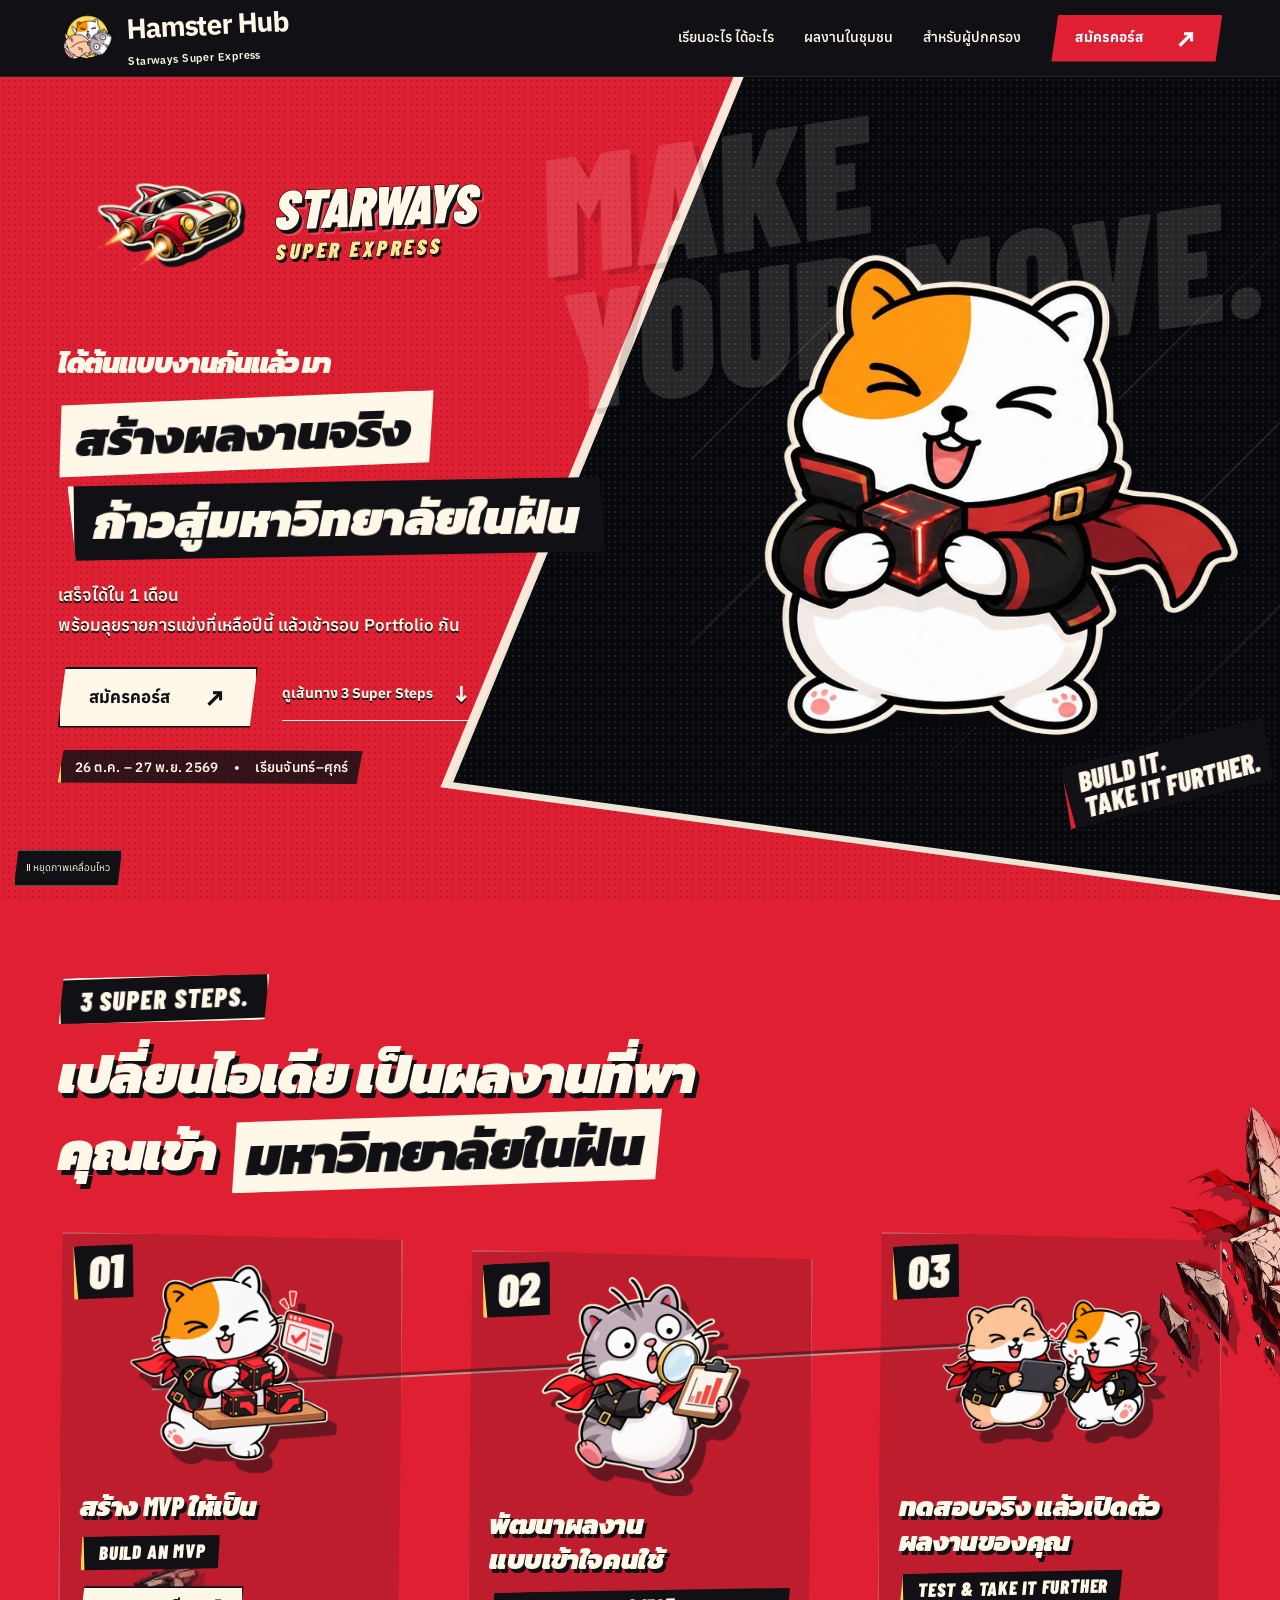
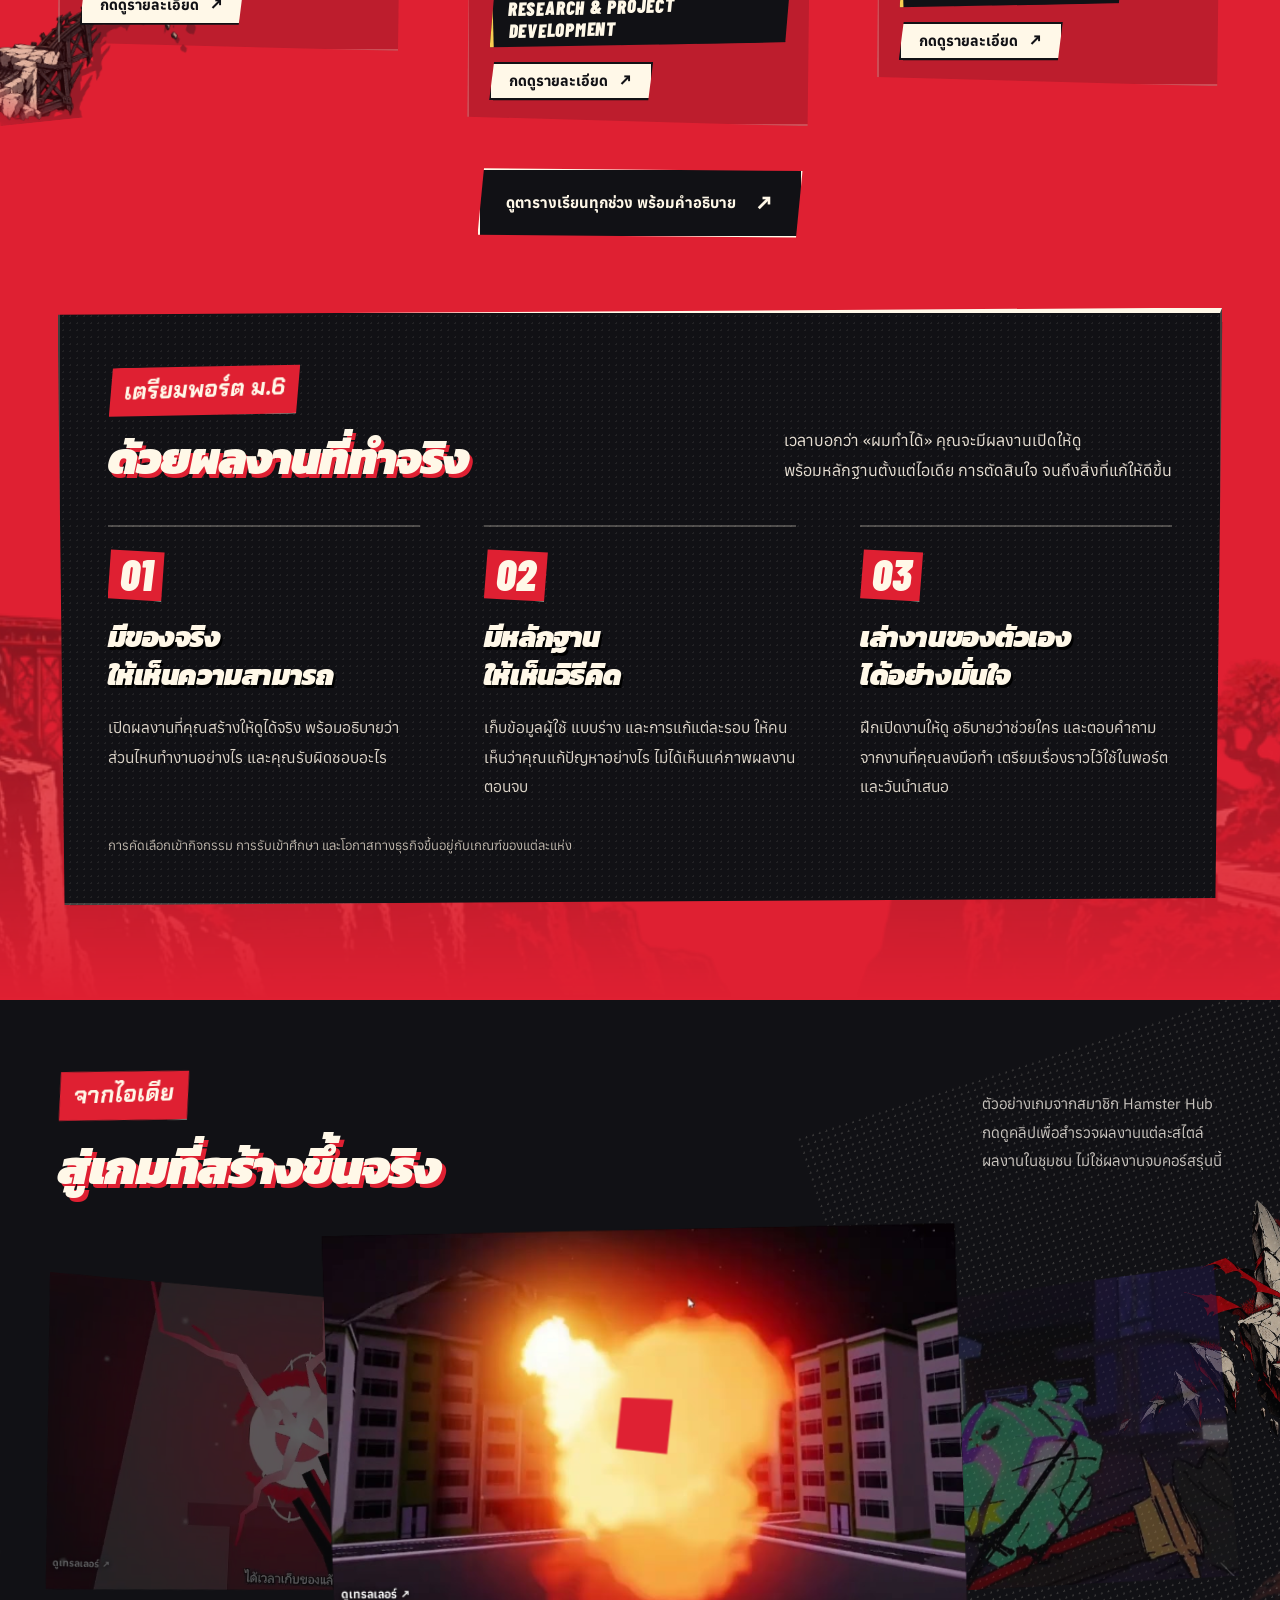
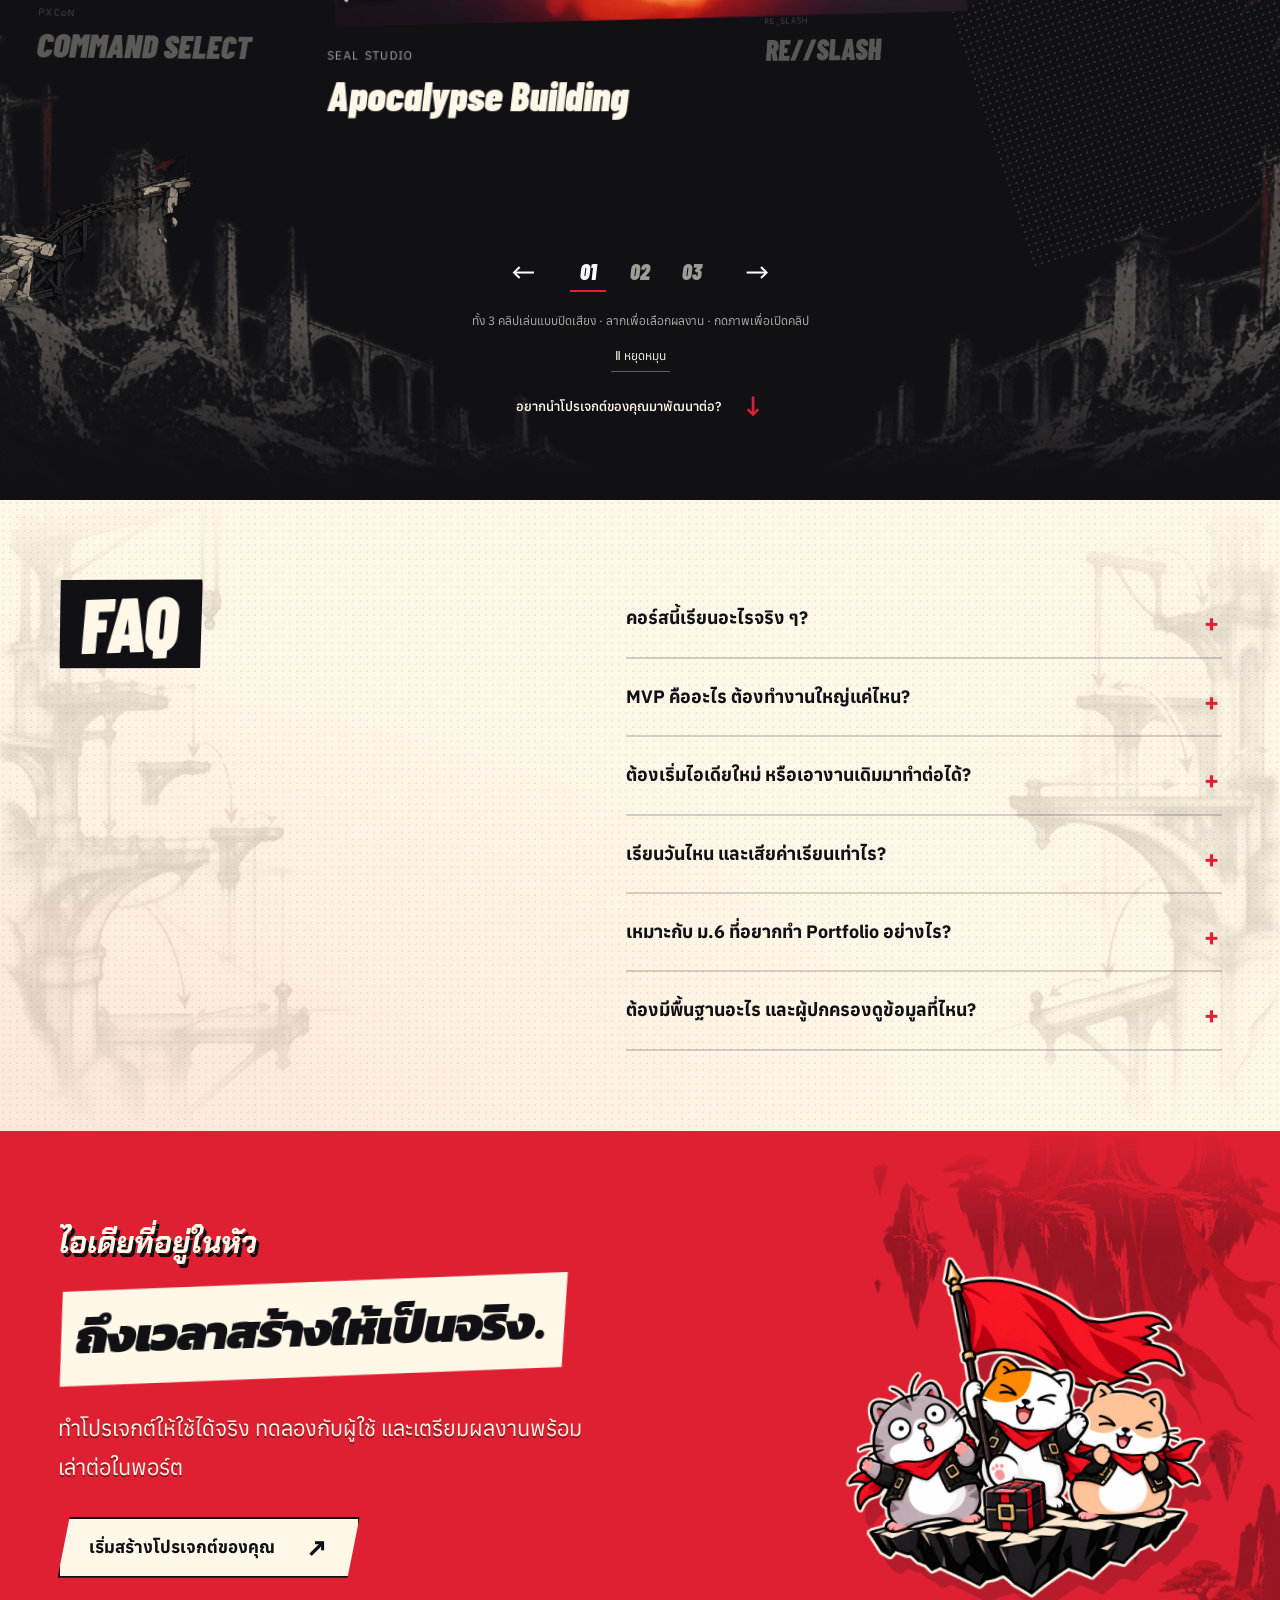
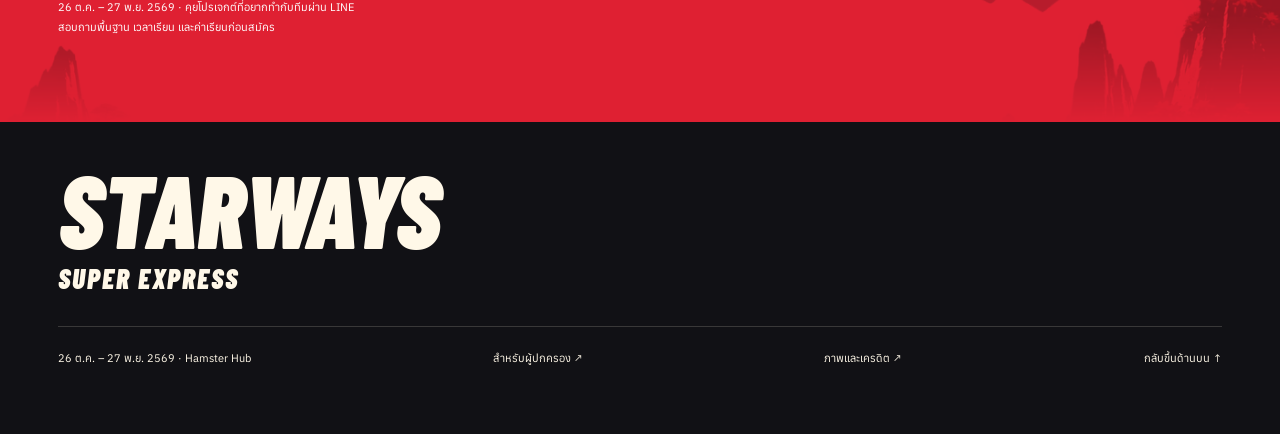
==== commit a69518d7: "Remove retired hero animation preloads" ====
--- a/index.html
+++ b/index.html
@@ -1 +1 @@
-<!doctype html><html lang="th"><head><meta charset="utf-8"><meta name="viewport" content="width=device-width,initial-scale=1"><meta name="theme-color" content="#df2032"><title>Starways Super Express — ทำโปรเจกต์ให้จบ และต่อยอดให้เป็น | Hamster Hub</title><meta name="description" content="Starways Super Express: 26 ต.ค. – 27 พ.ย. 2569 เรียนจันทร์–ศุกร์ ผ่าน 3 Super Steps จาก MVP สู่การพัฒนาซอฟต์แวร์ รับฟังผู้ใช้จริง และนำเสนอผลงาน โดย Hamster Hub"><link rel="icon" href="assets/rebellion/monsta.webp"><link rel="preload" href="assets/rebellion/Anuphan.ttf" as="font" type="font/ttf" crossorigin><link rel="preload" href="assets/rebellion/BarlowCondensed-BlackItalic.ttf" as="font" type="font/ttf" crossorigin><link rel="stylesheet" href="rebellion.css?v=12"><script src="app.js?v=20" defer></script><script src="gallery-orbit.js?v=21" defer></script><script src="rebellion.js?v=13" defer></script><link rel="stylesheet" href="chibi-v13.css?v=13"><script src="hero-action.js?v=20" defer></script><link rel="stylesheet" href="motion-v14.css?v=14"><script src="scene-motion.js?v=63" defer></script><link rel="stylesheet" href="polish-v15.css?v=15"><script src="depth-scene.js?v=15" defer></script><link rel="preload" href="assets/edge-v17/Kanit-BlackItalic.ttf" as="font" type="font/ttf" crossorigin><link rel="stylesheet" href="edge-v17.css?v=17"><script src="edge-v20.js?v=20" defer></script><link rel="stylesheet" href="seams-v18.css?v=18"><link rel="stylesheet" href="course-v19.css?v=19.1"><link rel="preload" href="assets/poster-v20/ChakraPetch-BoldItalic.ttf" as="font" type="font/ttf" crossorigin><link rel="stylesheet" href="poster-v20.css?v=20.1"><link rel="stylesheet" href="sales-v21.css?v=63"><link rel="stylesheet" href="heading-dimension.css?v=63"><link rel="stylesheet" href="super-steps-v64.css?v=64"><link rel="stylesheet" href="dark-hero-v65.css?v=65"><script src="hero-jet-v65.js?v=66" defer></script><link rel="preload" as="image" href="assets/hero-loop-v66/pose-1.webp"><link rel="preload" as="image" href="assets/hero-loop-v66/pose-2.webp"><link rel="stylesheet" href="hero-fixes-v66.css?v=66"><script src="hero-loop-v66.js?v=69" defer></script><link rel="stylesheet" href="hero-wordmark-v67.css?v=68"><link rel="preload" as="image" href="assets/mascots-v69/pose-1.webp"><link rel="preload" as="image" href="assets/mascots-v69/pose-2.webp"></head><body><a class="skip" href="#main">ข้ามไปเนื้อหา</a><header class="site-header"><div class="wrap header-row"><a class="brand brand-hamster" href="index.html" aria-label="Hamster Hub — Starways Super Express หน้าหลัก"><img src="assets/super-steps-v64/hamsterhub-logo.webp" alt="โลโก้ Hamster Hub" width="58" height="58"><span class="brand-copy"><strong>Hamster Hub</strong><small>Starways Super Express</small></span></a><button class="menu-toggle" aria-controls="navigation" aria-expanded="false">เมนู <span class="menu-mark" aria-hidden="true"></span></button><nav id="navigation" aria-label="เมนูหลัก"><a href="index.html#journey">เรียนอะไร ได้อะไร</a><a href="index.html#showcase">ผลงานในชุมชน</a><a href="parents.html">สำหรับผู้ปกครอง</a><a class="button nav-enroll" href="index.html#start">สมัครคอร์ส <span aria-hidden="true">↗</span></a></nav></div><div class="reading-progress" aria-hidden="true"></div></header><main id="main"><section class="hero comic-scene" id="top"><div class="hero-ink" aria-hidden="true"><div class="hero-word">MAKE<br>YOUR MOVE.</div></div><div class="wrap hero-content"><div class="hero-copy"><div class="hero-course-mark" aria-label="Starways Super Express"><span class="jet-car" data-jet-car><canvas width="400" height="280" aria-hidden="true"></canvas><img class="flying-car-emblem" src="assets/dark-hero-v65/car-body.webp" alt="รถบินได้พร้อมแสงเครื่องยนต์" width="130" height="100"></span><span class="hero-course-wordmark"><strong>STARWAYS</strong><small>SUPER EXPRESS</small></span></div><h1><span class="poster-kicker prototype-kicker">ได้ต้นแบบงานกันแล้ว มา</span><span class="headline-stack"><span class="headline-cut">สร้างผลงานจริง</span><span class="headline-cut headline-cut--ink">ก้าวสู่มหาวิทยาลัยในฝัน</span></span></h1><p class="hero-desc">เสร็จได้ใน 1 เดือน<br>พร้อมลุยรายการแข่งที่เหลือปีนี้ แล้วเข้ารอบ Portfolio กัน</p><div class="hero-actions"><a class="button" href="#start">สมัครคอร์ส <span aria-hidden="true">↗</span></a><a class="text-link" href="#journey">ดูเส้นทาง 3 Super Steps <span aria-hidden="true">↓</span></a></div><p class="hero-facts">26 ต.ค. – 27 พ.ย. 2569 <i>•</i> เรียนจันทร์–ศุกร์</p></div><div class="hero-art" aria-label="ตัวละครหนูผู้สร้างโปรเจกต์"><div class="chibi-animation dark-chibi" data-dark-animation><img class="chibi-fallback" src="assets/mascots-v69/pose-0.webp" alt="หนูขาวปื้นส้มจาก Hamster Hub ในชุดดำแดง ยกโปรเจกต์คิวบ์" width="1300" height="1199" fetchpriority="high"></div><p class="art-scribble" aria-hidden="true">BUILD IT.<br>TAKE IT FURTHER.</p></div></div></section><section class="express-course comic-scene" id="journey" data-scroll-scene data-edge-scene><div class="edge-atmosphere" aria-hidden="true"><img class="edge-cutout edge-cutout--steel" src="assets/passage-v16/rail-fragment.webp" alt="" width="1400" height="933" loading="lazy"><img class="edge-cutout edge-cutout--stone" src="assets/motion-v14/rocks-right.webp" alt="" width="825" height="1100" loading="lazy"></div><div class="section-edge-layer" aria-hidden="true"><img class="section-edge section-edge--rail" src="assets/motion-v14/rocks-right.webp" alt="" width="1400" height="933" loading="eager"><img class="section-edge section-edge--rock" src="assets/motion-v14/rocks-left.webp" alt="" width="825" height="1100" loading="eager"></div><div class="scene-backdrop" aria-hidden="true"></div><div class="wrap"><div class="express-heading"><h2><span class="display-intro">3 SUPER STEPS.</span><span>เปลี่ยนไอเดีย เป็นผลงานที่พาคุณเข้า <em class="headline-cut headline-cut--inline">มหาวิทยาลัยในฝัน</em></span></h2></div><div class="express-timeline"><div class="route-progress" aria-hidden="true"><span></span></div><ol class="milestone-route"><li><a class="milestone-stop" href="curriculum.html#build" data-course-detail="build" aria-haspopup="dialog"><span class="milestone-fraction">01</span><span class="milestone-art"><img src="assets/mascots-v69/step-mvp.webp" alt="" width="320" height="320" loading="lazy"></span><h3>สร้าง MVP ให้เป็น</h3><span class="milestone-en">BUILD AN MVP</span><span class="milestone-cta">กดดูรายละเอียด <i aria-hidden="true">↗</i></span></a></li><li><a class="milestone-stop" href="curriculum.html#develop" data-course-detail="develop" aria-haspopup="dialog"><span class="milestone-fraction">02</span><span class="milestone-art"><img src="assets/mascots-v69/step-research.webp" alt="" width="320" height="320" loading="lazy"></span><h3>พัฒนาผลงาน<br>แบบเข้าใจคนใช้</h3><span class="milestone-en">RESEARCH &amp; PROJECT DEVELOPMENT</span><span class="milestone-cta">กดดูรายละเอียด <i aria-hidden="true">↗</i></span></a></li><li><a class="milestone-stop" href="curriculum.html#launch" data-course-detail="launch" aria-haspopup="dialog"><span class="milestone-fraction">03</span><span class="milestone-art"><img src="assets/mascots-v69/step-test.webp" alt="" width="320" height="320" loading="lazy"></span><h3>ทดสอบจริง แล้วเปิดตัว<br>ผลงานของคุณ</h3><span class="milestone-en">TEST & TAKE IT FURTHER</span><span class="milestone-cta">กดดูรายละเอียด <i aria-hidden="true">↗</i></span></a></li></ol></div><a class="curriculum-all text-link" href="curriculum.html">ดูตารางเรียนทุกช่วง พร้อมคำอธิบาย <span aria-hidden="true">↗</span></a><div class="express-life" id="opportunities"><div class="express-life-heading"><h2><span class="display-intro">เตรียมพอร์ต ม.6</span><span>ด้วยผลงานที่ทำจริง</span></h2><p>เวลาบอกว่า «ผมทำได้» คุณจะมีผลงานเปิดให้ดู<br>พร้อมหลักฐานตั้งแต่ไอเดีย การตัดสินใจ จนถึงสิ่งที่แก้ให้ดีขึ้น</p></div><div class="express-features"><article class="express-feature"><div><span class="opportunity-number" aria-hidden="true">01</span><h3>มีของจริง<br>ให้เห็นความสามารถ</h3><p>เปิดผลงานที่คุณสร้างให้ดูได้จริง พร้อมอธิบายว่าส่วนไหนทำงานอย่างไร และคุณรับผิดชอบอะไร</p></div></article><article class="express-feature"><div><span class="opportunity-number" aria-hidden="true">02</span><h3>มีหลักฐาน<br>ให้เห็นวิธีคิด</h3><p>เก็บข้อมูลผู้ใช้ แบบร่าง และการแก้แต่ละรอบ ให้คนเห็นว่าคุณแก้ปัญหาอย่างไร ไม่ได้เห็นแค่ภาพผลงานตอนจบ</p></div></article><article class="express-feature"><div><span class="opportunity-number" aria-hidden="true">03</span><h3>เล่างานของตัวเอง<br>ได้อย่างมั่นใจ</h3><p>ฝึกเปิดงานให้ดู อธิบายว่าช่วยใคร และตอบคำถามจากงานที่คุณลงมือทำ เตรียมเรื่องราวไว้ใช้ในพอร์ตและวันนำเสนอ</p></div></article></div><p class="opportunity-note">การคัดเลือกเข้ากิจกรรม การรับเข้าศึกษา และโอกาสทางธุรกิจขึ้นอยู่กับเกณฑ์ของแต่ละแห่ง</p></div></div></section><section class="showcase comic-scene" id="showcase"><div class="edge-atmosphere" aria-hidden="true"><img class="edge-cutout edge-cutout--steel" src="assets/passage-v16/rail-fragment.webp" alt="" width="1400" height="933" loading="lazy"><img class="edge-cutout edge-cutout--stone" src="assets/motion-v14/rocks-right.webp" alt="" width="825" height="1100" loading="lazy"></div><div class="scene-backdrop" aria-hidden="true"></div><div class="wrap"><div class="showcase-heading"><h2><span class="display-intro">จากไอเดีย</span><span>สู่เกมที่สร้างขึ้นจริง</span></h2><p>ตัวอย่างเกมจากสมาชิก Hamster Hub<br>กดดูคลิปเพื่อสำรวจผลงานแต่ละสไตล์<br>ผลงานในชุมชน ไม่ใช่ผลงานจบคอร์สรุ่นนี้</p></div><div class="work-gallery" role="region" aria-roledescription="แกลเลอรีผลงาน" aria-label="ผลงานเกมจากสมาชิก Hamster Hub"><div class="gallery-stage" tabindex="0" aria-label="ลากซ้ายหรือขวา หรือใช้ปุ่มลูกศรเพื่อเลือกผลงาน"><article class="gallery-item" data-name="Apocalypse Building" data-active="true" style="--position:0;--depth:60;--scale:1;--opacity:1;--brightness:1"><a class="project-media" href="https://www.youtube.com/watch?v=RZhOiGRcjcY" target="_blank" rel="noopener" data-video="RZhOiGRcjcY" data-title="Apocalypse Building" aria-label="ดูเทรลเลอร์ Apocalypse Building"><img src="assets/showcase/apocalypse-wide.jpg" width="1280" height="720" alt="ภาพเกม Apocalypse Building จากคลิปของ SEAL STUDIO" loading="lazy" draggable="false"><span class="play" aria-hidden="true">▶</span><span class="watch-label">ดูเทรลเลอร์ ↗</span></a><div class="project-caption"><p class="project-credit">SEAL STUDIO</p><h3>Apocalypse Building</h3></div></article><article class="gallery-item" data-name="RE//SLASH" data-active="false" style="--position:1;--depth:-80;--scale:0.8;--opacity:0.65;--brightness:0.7"><a class="project-media" href="https://www.youtube.com/watch?v=LhUO186ZWG8" target="_blank" rel="noopener" data-video="LhUO186ZWG8" data-title="RE//SLASH" aria-label="ดูเทรลเลอร์ RE//SLASH"><img src="assets/showcase/reslash-wide.jpg" width="1280" height="720" alt="ภาพเกม RE//SLASH จากคลิปของ RE_SLASH" loading="lazy" draggable="false"><span class="play" aria-hidden="true">▶</span><span class="watch-label">ดูเทรลเลอร์ ↗</span></a><div class="project-caption"><p class="project-credit">RE_SLASH</p><h3>RE//SLASH</h3></div></article><article class="gallery-item" data-name="COMMAND SELECT" data-active="false" style="--position:-1;--depth:-80;--scale:0.8;--opacity:0.65;--brightness:0.7"><a class="project-media" href="https://www.youtube.com/watch?v=DtIPdelMho0" target="_blank" rel="noopener" data-video="DtIPdelMho0" data-title="COMMAND SELECT" aria-label="ดูเทรลเลอร์ COMMAND SELECT"><img src="assets/showcase/command-wide.jpg" width="1280" height="720" alt="ภาพเกม COMMAND SELECT จากคลิปของ PXCoN" loading="lazy" draggable="false"><span class="play" aria-hidden="true">▶</span><span class="watch-label">ดูเทรลเลอร์ ↗</span></a><div class="project-caption"><p class="project-credit">PXCoN</p><h3>COMMAND SELECT</h3></div></article></div><div class="gallery-controls"><button class="gallery-arrow" type="button" data-gallery-prev aria-label="ผลงานก่อนหน้า">←</button><div class="gallery-picks"><button type="button" data-gallery-pick="0" aria-pressed="true" aria-label="เลือก Apocalypse Building">01</button><button type="button" data-gallery-pick="1" aria-pressed="false" aria-label="เลือก RE//SLASH">02</button><button type="button" data-gallery-pick="2" aria-pressed="false" aria-label="เลือก COMMAND SELECT">03</button></div><button class="gallery-arrow" type="button" data-gallery-next aria-label="ผลงานถัดไป">→</button></div><p class="gallery-help">ทั้ง 3 คลิปเล่นแบบปิดเสียง · ลากเพื่อเลือกผลงาน · กดภาพเพื่อเปิดคลิป</p><button type="button" class="gallery-auto" data-gallery-auto aria-pressed="true">Ⅱ หยุดหมุน</button><p class="sr-only" data-gallery-status aria-live="polite" aria-atomic="true"></p></div><a class="chapter-next" href="#start">อยากนำโปรเจกต์ของคุณมาพัฒนาต่อ? <span aria-hidden="true">↓</span></a></div></section><section class="questions comic-scene" id="questions"><div class="scene-backdrop" aria-hidden="true"></div><div class="wrap questions-grid"><h2>FAQ</h2><div class="faq"><details><summary>คอร์สนี้เรียนอะไรจริง ๆ?</summary><p>เริ่มจากทำ MVP หรือผลงานรุ่นแรกที่ใช้งานได้ ต่อด้วยการวิเคราะห์ตลาด กระบวนการพัฒนาซอฟต์แวร์ การนำเสนอ การต่อยอดแบบ Startup และการใช้งานจริงโดยผู้ใช้ ก่อนนำเสนอผลงานปลายคอร์ส <a href="curriculum.html">ดูแต่ละช่วงพร้อมคำอธิบาย ↗</a></p></details><details><summary>MVP คืออะไร ต้องทำงานใหญ่แค่ไหน?</summary><p>MVP คือผลงานรุ่นแรกที่มีส่วนสำคัญพอให้ใช้งานและสาธิตแนวคิดได้ จุดเริ่มต้นคือทำสิ่งจำเป็นให้จบก่อน แล้วจึงพัฒนาต่อจากข้อมูลที่ได้</p></details><details><summary>ต้องเริ่มไอเดียใหม่ หรือเอางานเดิมมาทำต่อได้?</summary><p>นำงานจากกิจกรรมก่อนหน้ามาพัฒนาต่อให้จบได้ คุยกับทีมเรื่องโปรเจกต์ที่มีและพื้นฐานของคุณ เพื่อวางเป้าหมายที่เหมาะสมก่อนสมัคร</p></details><details><summary>เรียนวันไหน และเสียค่าเรียนเท่าไร?</summary><p>รอบนี้อยู่ระหว่าง 26 ต.ค. – 27 พ.ย. 2569 ระบุเรียนจันทร์–ศุกร์ ช่วง Research &amp; Project Development เรียนวันที่ 1–13 พ.ย. สอบถามทีมเพื่อยืนยันเวลาเรียนรายวัน รูปแบบการเรียน ค่าเรียน และอุปกรณ์ก่อนสมัคร</p></details><details><summary>เหมาะกับ ม.6 ที่อยากทำ Portfolio อย่างไร?</summary><p>ได้ฝึกสร้างผลงาน อธิบายวิธีคิด แสดงสิ่งที่ปรับจากความคิดเห็น และนำเสนองาน สิ่งเหล่านี้นำไปประกอบเรื่องราวใน Portfolio ได้ แต่การสมัครและการคัดเลือกต้องดูเกณฑ์ของแต่ละโอกาส</p></details><details><summary>ต้องมีพื้นฐานอะไร และผู้ปกครองดูข้อมูลที่ไหน?</summary><p>แจ้งทีมว่ามีพื้นฐานด้านไหน เคยทำอะไร และอยากพัฒนาอะไร เพื่อให้ทีมประเมินความเหมาะสมและขอบเขตงานก่อนสมัคร <a href="parents.html">อ่านข้อมูลสำหรับผู้ปกครอง ↗</a></p></details></div></div></section><section class="closing comic-scene" id="start" data-scroll-scene><div class="scene-backdrop" aria-hidden="true"></div><div class="wrap closing-grid"><div><h2><span class="display-intro">ไอเดียที่อยู่ในหัว</span><span class="headline-cut">ถึงเวลาสร้างให้เป็นจริง.</span></h2><p class="lead">ทำโปรเจกต์ให้ใช้ได้จริง ทดลองกับผู้ใช้ และเตรียมผลงานพร้อมเล่าต่อในพอร์ต</p><a class="button" href="https://page.line.me/jkm4247u?openQrModal=true" target="_blank" rel="noopener">เริ่มสร้างโปรเจกต์ของคุณ <span aria-hidden="true">↗</span></a><p class="contact-note">26 ต.ค. – 27 พ.ย. 2569 · คุยโปรเจกต์ที่อยากทำกับทีมผ่าน LINE<br>สอบถามพื้นฐาน เวลาเรียน และค่าเรียนก่อนสมัคร</p></div><div class="closing-composition"><img class="closing-art" src="assets/mascots-v69/closing.webp" alt="หนู Hamster Hub ทั้งสามตัวยืนพร้อมผลงานและธงบนแท่นหิน" width="1100" height="1005" loading="lazy"></div></div></section></main><footer class="site-footer"><div class="wrap"><a class="footer-wordmark" href="index.html">STARWAYS<span>SUPER EXPRESS</span></a><div class="footer-meta"><span>26 ต.ค. – 27 พ.ย. 2569 · Hamster Hub</span><a href="parents.html">สำหรับผู้ปกครอง ↗</a><a href="credits.html">ภาพและเครดิต ↗</a><a href="#main">กลับขึ้นด้านบน ↑</a></div></div></footer><dialog id="video-dialog" class="video-dialog" aria-labelledby="video-title"><div class="video-dialog-heading"><h2 id="video-title">ตัวอย่างเกม</h2><button type="button" data-close-video aria-label="ปิดคลิป">ปิด ×</button></div><div id="video-player" class="video-player"></div><p>หากคลิปไม่เล่น <a id="video-fallback" href="https://www.youtube.com" target="_blank" rel="noopener">เปิดดูบน YouTube ↗</a></p></dialog><template id="detail-build" data-detail-title="สร้าง MVP ให้เป็น" data-detail-position="Super Step 1 / 3 · 26–30 ต.ค."><p class="detail-intro">จบช่วงแรกพร้อม MVP ที่เปิดให้เห็นได้ว่าไอเดียของคุณทำงานอย่างไร</p><article class="learning-period" id="mvp"><p class="period-date">26–30 ต.ค. · <span lang="en">MVP</span></p><h3>ทำผลงานรุ่นแรกให้ใช้งานได้</h3><dl class="learning-outcomes"><div><dt>เรียนอะไร</dt><dd>เลือกสิ่งสำคัญที่สุดที่ผลงานต้องทำได้ แล้วทำส่วนนั้นให้จบก่อน</dd></div><div><dt>ลงมือทำ</dt><dd>ลดขอบเขตงานให้พอสร้างและสาธิตได้ ไม่รอให้ทุกฟีเจอร์สมบูรณ์</dd></div><div><dt>สิ่งที่นำมาแสดงได้</dt><dd>ผลงานรุ่นแรกสำหรับสาธิตแนวคิด</dd></div></dl></article></template><template id="detail-develop" data-detail-title="พัฒนาผลงานแบบเข้าใจคนใช้" data-detail-position="Super Step 2 / 3 · 1–13 พ.ย."><p class="detail-intro">ค้นหาความต้องการของผู้ใช้ เลือกสิ่งสำคัญมาพัฒนา แล้วนำเสนอว่าผลงานช่วยเขาอย่างไร</p><article class="learning-period" id="market"><span id="engineering" aria-hidden="true"></span><span id="presentation" aria-hidden="true"></span><p class="period-date">1–13 พ.ย. · <span lang="en">Research &amp; Project Development</span></p><h3>พัฒนาผลงานแบบเข้าใจคนใช้</h3><dl class="learning-outcomes"><div><dt>เรียนอะไร</dt><dd>ศึกษาคนที่จะใช้ผลงาน ค้นหาปัญหาที่เขาต้องการให้แก้ แล้ววางแผนพัฒนาโปรเจกต์</dd></div><div><dt>ลงมือทำ</dt><dd>นำข้อมูลผู้ใช้มาเลือกสิ่งสำคัญ ใช้ AI ช่วยพัฒนางานอย่างมีขั้นตอน และฝึกนำเสนอว่าผลงานช่วยเขาอย่างไร</dd></div><div><dt>สิ่งที่นำมาแสดงได้</dt><dd>ผลงานที่พัฒนาจาก MVP พร้อมข้อมูลผู้ใช้และการนำเสนอโปรเจกต์</dd></div></dl></article></template><template id="detail-launch" data-detail-title="พิสูจน์ด้วยผู้ใช้จริง พร้อมเปิดตัวผลงาน" data-detail-position="Super Step 3 / 3 · 16–27 พ.ย."><p class="detail-intro">รับฟังผู้ใช้จริง แก้จุดติดขัด และเตรียมผลงานพร้อมเรื่องราวสำหรับวันนำเสนอ</p><article class="learning-period" id="startup"><p class="period-date">16–20 พ.ย. · <span lang="en">Startup Process</span></p><h3>มองผลงานให้เป็นผลิตภัณฑ์</h3><dl class="learning-outcomes"><div><dt>เรียนอะไร</dt><dd>ออกแบบประสบการณ์ใช้งานและคุณค่าที่ทำให้คนอยากใช้ผลงาน</dd></div><div><dt>ลงมือทำ</dt><dd>ขัดเกลาผลงานและฝึกอธิบายคุณค่าที่แตกต่างในมุมธุรกิจ</dd></div><div><dt>สิ่งที่นำมาแสดงได้</dt><dd>ผลงานที่ขัดเกลาประสบการณ์ใช้งาน พร้อมแนวทางนำเสนอคุณค่า</dd></div></dl></article><article class="learning-period" id="feedback"><p class="period-date">23–25 พ.ย. · <span lang="en">User Acceptance Test & Feedback</span></p><h3>รับฟังผู้ใช้จริง แล้วแก้จุดที่ขวางการใช้งาน</h3><dl class="learning-outcomes"><div><dt>เรียนอะไร</dt><dd>ดูว่าคนที่ตั้งใจทำให้สามารถใช้งานได้ตามเป้าหมายหรือไม่</dd></div><div><dt>ลงมือทำ</dt><dd>ให้ผู้ใช้ใช้งานจริง เก็บสิ่งที่ติดขัด และนำความคิดเห็นกลับมาปรับปรุง</dd></div><div><dt>สิ่งที่นำมาแสดงได้</dt><dd>ข้อค้นพบจากผู้ใช้และงานที่ปรับจากความคิดเห็น</dd></div></dl></article><article class="learning-period" id="final"><p class="period-date">26–27 พ.ย. · <span lang="en">Final Presentation</span></p><h3>เปิดผลงานให้เห็นคุณค่า พร้อมเล่าพัฒนาการของคุณ</h3><dl class="learning-outcomes"><div><dt>เรียนอะไร</dt><dd>เล่าความเปลี่ยนแปลงของงานด้วยสิ่งที่ลงมือทำจริง</dd></div><div><dt>ลงมือทำ</dt><dd>สาธิตผลงาน พร้อมอธิบายปัญหา วิธีแก้ และสิ่งที่เรียนรู้จากผู้ใช้</dd></div><div><dt>สิ่งที่นำมาแสดงได้</dt><dd>ผลงานปลายคอร์สและเรื่องราวการพัฒนาที่นำไปเล่าต่อได้</dd></div></dl></article></template><dialog class="course-dialog" id="course-dialog" aria-labelledby="course-detail-title"><div class="course-dialog-top"><span id="course-detail-position"></span><button type="button" data-close-course aria-label="ปิดรายละเอียด">ปิด ×</button></div><h2 id="course-detail-title"></h2><div id="course-detail-body"></div><nav class="course-detail-nav" aria-label="เปลี่ยน Super Step"><button type="button" data-prev-course>← ก่อนหน้า</button><a href="curriculum.html" id="course-detail-link">เปิดหน้าเต็ม ↗</a><button type="button" data-next-course>ถัดไป →</button></nav></dialog><script src="curriculum.js?v=19" defer></script><script src="showcase-video-v20.js?v=21.1" defer></script><button class="motion-toggle" type="button" data-motion-toggle aria-pressed="false">Ⅱ หยุดภาพเคลื่อนไหว</button></body></html>+<!doctype html><html lang="th"><head><meta charset="utf-8"><meta name="viewport" content="width=device-width,initial-scale=1"><meta name="theme-color" content="#df2032"><title>Starways Super Express — ทำโปรเจกต์ให้จบ และต่อยอดให้เป็น | Hamster Hub</title><meta name="description" content="Starways Super Express: 26 ต.ค. – 27 พ.ย. 2569 เรียนจันทร์–ศุกร์ ผ่าน 3 Super Steps จาก MVP สู่การพัฒนาซอฟต์แวร์ รับฟังผู้ใช้จริง และนำเสนอผลงาน โดย Hamster Hub"><link rel="icon" href="assets/rebellion/monsta.webp"><link rel="preload" href="assets/rebellion/Anuphan.ttf" as="font" type="font/ttf" crossorigin><link rel="preload" href="assets/rebellion/BarlowCondensed-BlackItalic.ttf" as="font" type="font/ttf" crossorigin><link rel="stylesheet" href="rebellion.css?v=12"><script src="app.js?v=20" defer></script><script src="gallery-orbit.js?v=21" defer></script><script src="rebellion.js?v=13" defer></script><link rel="stylesheet" href="chibi-v13.css?v=13"><script src="hero-action.js?v=20" defer></script><link rel="stylesheet" href="motion-v14.css?v=14"><script src="scene-motion.js?v=63" defer></script><link rel="stylesheet" href="polish-v15.css?v=15"><script src="depth-scene.js?v=15" defer></script><link rel="preload" href="assets/edge-v17/Kanit-BlackItalic.ttf" as="font" type="font/ttf" crossorigin><link rel="stylesheet" href="edge-v17.css?v=17"><script src="edge-v20.js?v=20" defer></script><link rel="stylesheet" href="seams-v18.css?v=18"><link rel="stylesheet" href="course-v19.css?v=19.1"><link rel="preload" href="assets/poster-v20/ChakraPetch-BoldItalic.ttf" as="font" type="font/ttf" crossorigin><link rel="stylesheet" href="poster-v20.css?v=20.1"><link rel="stylesheet" href="sales-v21.css?v=63"><link rel="stylesheet" href="heading-dimension.css?v=63"><link rel="stylesheet" href="super-steps-v64.css?v=64"><link rel="stylesheet" href="dark-hero-v65.css?v=65"><script src="hero-jet-v65.js?v=66" defer></script><link rel="stylesheet" href="hero-fixes-v66.css?v=66"><script src="hero-loop-v66.js?v=69" defer></script><link rel="stylesheet" href="hero-wordmark-v67.css?v=68"><link rel="preload" as="image" href="assets/mascots-v69/pose-1.webp"><link rel="preload" as="image" href="assets/mascots-v69/pose-2.webp"></head><body><a class="skip" href="#main">ข้ามไปเนื้อหา</a><header class="site-header"><div class="wrap header-row"><a class="brand brand-hamster" href="index.html" aria-label="Hamster Hub — Starways Super Express หน้าหลัก"><img src="assets/super-steps-v64/hamsterhub-logo.webp" alt="โลโก้ Hamster Hub" width="58" height="58"><span class="brand-copy"><strong>Hamster Hub</strong><small>Starways Super Express</small></span></a><button class="menu-toggle" aria-controls="navigation" aria-expanded="false">เมนู <span class="menu-mark" aria-hidden="true"></span></button><nav id="navigation" aria-label="เมนูหลัก"><a href="index.html#journey">เรียนอะไร ได้อะไร</a><a href="index.html#showcase">ผลงานในชุมชน</a><a href="parents.html">สำหรับผู้ปกครอง</a><a class="button nav-enroll" href="index.html#start">สมัครคอร์ส <span aria-hidden="true">↗</span></a></nav></div><div class="reading-progress" aria-hidden="true"></div></header><main id="main"><section class="hero comic-scene" id="top"><div class="hero-ink" aria-hidden="true"><div class="hero-word">MAKE<br>YOUR MOVE.</div></div><div class="wrap hero-content"><div class="hero-copy"><div class="hero-course-mark" aria-label="Starways Super Express"><span class="jet-car" data-jet-car><canvas width="400" height="280" aria-hidden="true"></canvas><img class="flying-car-emblem" src="assets/dark-hero-v65/car-body.webp" alt="รถบินได้พร้อมแสงเครื่องยนต์" width="130" height="100"></span><span class="hero-course-wordmark"><strong>STARWAYS</strong><small>SUPER EXPRESS</small></span></div><h1><span class="poster-kicker prototype-kicker">ได้ต้นแบบงานกันแล้ว มา</span><span class="headline-stack"><span class="headline-cut">สร้างผลงานจริง</span><span class="headline-cut headline-cut--ink">ก้าวสู่มหาวิทยาลัยในฝัน</span></span></h1><p class="hero-desc">เสร็จได้ใน 1 เดือน<br>พร้อมลุยรายการแข่งที่เหลือปีนี้ แล้วเข้ารอบ Portfolio กัน</p><div class="hero-actions"><a class="button" href="#start">สมัครคอร์ส <span aria-hidden="true">↗</span></a><a class="text-link" href="#journey">ดูเส้นทาง 3 Super Steps <span aria-hidden="true">↓</span></a></div><p class="hero-facts">26 ต.ค. – 27 พ.ย. 2569 <i>•</i> เรียนจันทร์–ศุกร์</p></div><div class="hero-art" aria-label="ตัวละครหนูผู้สร้างโปรเจกต์"><div class="chibi-animation dark-chibi" data-dark-animation><img class="chibi-fallback" src="assets/mascots-v69/pose-0.webp" alt="หนูขาวปื้นส้มจาก Hamster Hub ในชุดดำแดง ยกโปรเจกต์คิวบ์" width="1300" height="1199" fetchpriority="high"></div><p class="art-scribble" aria-hidden="true">BUILD IT.<br>TAKE IT FURTHER.</p></div></div></section><section class="express-course comic-scene" id="journey" data-scroll-scene data-edge-scene><div class="edge-atmosphere" aria-hidden="true"><img class="edge-cutout edge-cutout--steel" src="assets/passage-v16/rail-fragment.webp" alt="" width="1400" height="933" loading="lazy"><img class="edge-cutout edge-cutout--stone" src="assets/motion-v14/rocks-right.webp" alt="" width="825" height="1100" loading="lazy"></div><div class="section-edge-layer" aria-hidden="true"><img class="section-edge section-edge--rail" src="assets/motion-v14/rocks-right.webp" alt="" width="1400" height="933" loading="eager"><img class="section-edge section-edge--rock" src="assets/motion-v14/rocks-left.webp" alt="" width="825" height="1100" loading="eager"></div><div class="scene-backdrop" aria-hidden="true"></div><div class="wrap"><div class="express-heading"><h2><span class="display-intro">3 SUPER STEPS.</span><span>เปลี่ยนไอเดีย เป็นผลงานที่พาคุณเข้า <em class="headline-cut headline-cut--inline">มหาวิทยาลัยในฝัน</em></span></h2></div><div class="express-timeline"><div class="route-progress" aria-hidden="true"><span></span></div><ol class="milestone-route"><li><a class="milestone-stop" href="curriculum.html#build" data-course-detail="build" aria-haspopup="dialog"><span class="milestone-fraction">01</span><span class="milestone-art"><img src="assets/mascots-v69/step-mvp.webp" alt="" width="320" height="320" loading="lazy"></span><h3>สร้าง MVP ให้เป็น</h3><span class="milestone-en">BUILD AN MVP</span><span class="milestone-cta">กดดูรายละเอียด <i aria-hidden="true">↗</i></span></a></li><li><a class="milestone-stop" href="curriculum.html#develop" data-course-detail="develop" aria-haspopup="dialog"><span class="milestone-fraction">02</span><span class="milestone-art"><img src="assets/mascots-v69/step-research.webp" alt="" width="320" height="320" loading="lazy"></span><h3>พัฒนาผลงาน<br>แบบเข้าใจคนใช้</h3><span class="milestone-en">RESEARCH &amp; PROJECT DEVELOPMENT</span><span class="milestone-cta">กดดูรายละเอียด <i aria-hidden="true">↗</i></span></a></li><li><a class="milestone-stop" href="curriculum.html#launch" data-course-detail="launch" aria-haspopup="dialog"><span class="milestone-fraction">03</span><span class="milestone-art"><img src="assets/mascots-v69/step-test.webp" alt="" width="320" height="320" loading="lazy"></span><h3>ทดสอบจริง แล้วเปิดตัว<br>ผลงานของคุณ</h3><span class="milestone-en">TEST & TAKE IT FURTHER</span><span class="milestone-cta">กดดูรายละเอียด <i aria-hidden="true">↗</i></span></a></li></ol></div><a class="curriculum-all text-link" href="curriculum.html">ดูตารางเรียนทุกช่วง พร้อมคำอธิบาย <span aria-hidden="true">↗</span></a><div class="express-life" id="opportunities"><div class="express-life-heading"><h2><span class="display-intro">เตรียมพอร์ต ม.6</span><span>ด้วยผลงานที่ทำจริง</span></h2><p>เวลาบอกว่า «ผมทำได้» คุณจะมีผลงานเปิดให้ดู<br>พร้อมหลักฐานตั้งแต่ไอเดีย การตัดสินใจ จนถึงสิ่งที่แก้ให้ดีขึ้น</p></div><div class="express-features"><article class="express-feature"><div><span class="opportunity-number" aria-hidden="true">01</span><h3>มีของจริง<br>ให้เห็นความสามารถ</h3><p>เปิดผลงานที่คุณสร้างให้ดูได้จริง พร้อมอธิบายว่าส่วนไหนทำงานอย่างไร และคุณรับผิดชอบอะไร</p></div></article><article class="express-feature"><div><span class="opportunity-number" aria-hidden="true">02</span><h3>มีหลักฐาน<br>ให้เห็นวิธีคิด</h3><p>เก็บข้อมูลผู้ใช้ แบบร่าง และการแก้แต่ละรอบ ให้คนเห็นว่าคุณแก้ปัญหาอย่างไร ไม่ได้เห็นแค่ภาพผลงานตอนจบ</p></div></article><article class="express-feature"><div><span class="opportunity-number" aria-hidden="true">03</span><h3>เล่างานของตัวเอง<br>ได้อย่างมั่นใจ</h3><p>ฝึกเปิดงานให้ดู อธิบายว่าช่วยใคร และตอบคำถามจากงานที่คุณลงมือทำ เตรียมเรื่องราวไว้ใช้ในพอร์ตและวันนำเสนอ</p></div></article></div><p class="opportunity-note">การคัดเลือกเข้ากิจกรรม การรับเข้าศึกษา และโอกาสทางธุรกิจขึ้นอยู่กับเกณฑ์ของแต่ละแห่ง</p></div></div></section><section class="showcase comic-scene" id="showcase"><div class="edge-atmosphere" aria-hidden="true"><img class="edge-cutout edge-cutout--steel" src="assets/passage-v16/rail-fragment.webp" alt="" width="1400" height="933" loading="lazy"><img class="edge-cutout edge-cutout--stone" src="assets/motion-v14/rocks-right.webp" alt="" width="825" height="1100" loading="lazy"></div><div class="scene-backdrop" aria-hidden="true"></div><div class="wrap"><div class="showcase-heading"><h2><span class="display-intro">จากไอเดีย</span><span>สู่เกมที่สร้างขึ้นจริง</span></h2><p>ตัวอย่างเกมจากสมาชิก Hamster Hub<br>กดดูคลิปเพื่อสำรวจผลงานแต่ละสไตล์<br>ผลงานในชุมชน ไม่ใช่ผลงานจบคอร์สรุ่นนี้</p></div><div class="work-gallery" role="region" aria-roledescription="แกลเลอรีผลงาน" aria-label="ผลงานเกมจากสมาชิก Hamster Hub"><div class="gallery-stage" tabindex="0" aria-label="ลากซ้ายหรือขวา หรือใช้ปุ่มลูกศรเพื่อเลือกผลงาน"><article class="gallery-item" data-name="Apocalypse Building" data-active="true" style="--position:0;--depth:60;--scale:1;--opacity:1;--brightness:1"><a class="project-media" href="https://www.youtube.com/watch?v=RZhOiGRcjcY" target="_blank" rel="noopener" data-video="RZhOiGRcjcY" data-title="Apocalypse Building" aria-label="ดูเทรลเลอร์ Apocalypse Building"><img src="assets/showcase/apocalypse-wide.jpg" width="1280" height="720" alt="ภาพเกม Apocalypse Building จากคลิปของ SEAL STUDIO" loading="lazy" draggable="false"><span class="play" aria-hidden="true">▶</span><span class="watch-label">ดูเทรลเลอร์ ↗</span></a><div class="project-caption"><p class="project-credit">SEAL STUDIO</p><h3>Apocalypse Building</h3></div></article><article class="gallery-item" data-name="RE//SLASH" data-active="false" style="--position:1;--depth:-80;--scale:0.8;--opacity:0.65;--brightness:0.7"><a class="project-media" href="https://www.youtube.com/watch?v=LhUO186ZWG8" target="_blank" rel="noopener" data-video="LhUO186ZWG8" data-title="RE//SLASH" aria-label="ดูเทรลเลอร์ RE//SLASH"><img src="assets/showcase/reslash-wide.jpg" width="1280" height="720" alt="ภาพเกม RE//SLASH จากคลิปของ RE_SLASH" loading="lazy" draggable="false"><span class="play" aria-hidden="true">▶</span><span class="watch-label">ดูเทรลเลอร์ ↗</span></a><div class="project-caption"><p class="project-credit">RE_SLASH</p><h3>RE//SLASH</h3></div></article><article class="gallery-item" data-name="COMMAND SELECT" data-active="false" style="--position:-1;--depth:-80;--scale:0.8;--opacity:0.65;--brightness:0.7"><a class="project-media" href="https://www.youtube.com/watch?v=DtIPdelMho0" target="_blank" rel="noopener" data-video="DtIPdelMho0" data-title="COMMAND SELECT" aria-label="ดูเทรลเลอร์ COMMAND SELECT"><img src="assets/showcase/command-wide.jpg" width="1280" height="720" alt="ภาพเกม COMMAND SELECT จากคลิปของ PXCoN" loading="lazy" draggable="false"><span class="play" aria-hidden="true">▶</span><span class="watch-label">ดูเทรลเลอร์ ↗</span></a><div class="project-caption"><p class="project-credit">PXCoN</p><h3>COMMAND SELECT</h3></div></article></div><div class="gallery-controls"><button class="gallery-arrow" type="button" data-gallery-prev aria-label="ผลงานก่อนหน้า">←</button><div class="gallery-picks"><button type="button" data-gallery-pick="0" aria-pressed="true" aria-label="เลือก Apocalypse Building">01</button><button type="button" data-gallery-pick="1" aria-pressed="false" aria-label="เลือก RE//SLASH">02</button><button type="button" data-gallery-pick="2" aria-pressed="false" aria-label="เลือก COMMAND SELECT">03</button></div><button class="gallery-arrow" type="button" data-gallery-next aria-label="ผลงานถัดไป">→</button></div><p class="gallery-help">ทั้ง 3 คลิปเล่นแบบปิดเสียง · ลากเพื่อเลือกผลงาน · กดภาพเพื่อเปิดคลิป</p><button type="button" class="gallery-auto" data-gallery-auto aria-pressed="true">Ⅱ หยุดหมุน</button><p class="sr-only" data-gallery-status aria-live="polite" aria-atomic="true"></p></div><a class="chapter-next" href="#start">อยากนำโปรเจกต์ของคุณมาพัฒนาต่อ? <span aria-hidden="true">↓</span></a></div></section><section class="questions comic-scene" id="questions"><div class="scene-backdrop" aria-hidden="true"></div><div class="wrap questions-grid"><h2>FAQ</h2><div class="faq"><details><summary>คอร์สนี้เรียนอะไรจริง ๆ?</summary><p>เริ่มจากทำ MVP หรือผลงานรุ่นแรกที่ใช้งานได้ ต่อด้วยการวิเคราะห์ตลาด กระบวนการพัฒนาซอฟต์แวร์ การนำเสนอ การต่อยอดแบบ Startup และการใช้งานจริงโดยผู้ใช้ ก่อนนำเสนอผลงานปลายคอร์ส <a href="curriculum.html">ดูแต่ละช่วงพร้อมคำอธิบาย ↗</a></p></details><details><summary>MVP คืออะไร ต้องทำงานใหญ่แค่ไหน?</summary><p>MVP คือผลงานรุ่นแรกที่มีส่วนสำคัญพอให้ใช้งานและสาธิตแนวคิดได้ จุดเริ่มต้นคือทำสิ่งจำเป็นให้จบก่อน แล้วจึงพัฒนาต่อจากข้อมูลที่ได้</p></details><details><summary>ต้องเริ่มไอเดียใหม่ หรือเอางานเดิมมาทำต่อได้?</summary><p>นำงานจากกิจกรรมก่อนหน้ามาพัฒนาต่อให้จบได้ คุยกับทีมเรื่องโปรเจกต์ที่มีและพื้นฐานของคุณ เพื่อวางเป้าหมายที่เหมาะสมก่อนสมัคร</p></details><details><summary>เรียนวันไหน และเสียค่าเรียนเท่าไร?</summary><p>รอบนี้อยู่ระหว่าง 26 ต.ค. – 27 พ.ย. 2569 ระบุเรียนจันทร์–ศุกร์ ช่วง Research &amp; Project Development เรียนวันที่ 1–13 พ.ย. สอบถามทีมเพื่อยืนยันเวลาเรียนรายวัน รูปแบบการเรียน ค่าเรียน และอุปกรณ์ก่อนสมัคร</p></details><details><summary>เหมาะกับ ม.6 ที่อยากทำ Portfolio อย่างไร?</summary><p>ได้ฝึกสร้างผลงาน อธิบายวิธีคิด แสดงสิ่งที่ปรับจากความคิดเห็น และนำเสนองาน สิ่งเหล่านี้นำไปประกอบเรื่องราวใน Portfolio ได้ แต่การสมัครและการคัดเลือกต้องดูเกณฑ์ของแต่ละโอกาส</p></details><details><summary>ต้องมีพื้นฐานอะไร และผู้ปกครองดูข้อมูลที่ไหน?</summary><p>แจ้งทีมว่ามีพื้นฐานด้านไหน เคยทำอะไร และอยากพัฒนาอะไร เพื่อให้ทีมประเมินความเหมาะสมและขอบเขตงานก่อนสมัคร <a href="parents.html">อ่านข้อมูลสำหรับผู้ปกครอง ↗</a></p></details></div></div></section><section class="closing comic-scene" id="start" data-scroll-scene><div class="scene-backdrop" aria-hidden="true"></div><div class="wrap closing-grid"><div><h2><span class="display-intro">ไอเดียที่อยู่ในหัว</span><span class="headline-cut">ถึงเวลาสร้างให้เป็นจริง.</span></h2><p class="lead">ทำโปรเจกต์ให้ใช้ได้จริง ทดลองกับผู้ใช้ และเตรียมผลงานพร้อมเล่าต่อในพอร์ต</p><a class="button" href="https://page.line.me/jkm4247u?openQrModal=true" target="_blank" rel="noopener">เริ่มสร้างโปรเจกต์ของคุณ <span aria-hidden="true">↗</span></a><p class="contact-note">26 ต.ค. – 27 พ.ย. 2569 · คุยโปรเจกต์ที่อยากทำกับทีมผ่าน LINE<br>สอบถามพื้นฐาน เวลาเรียน และค่าเรียนก่อนสมัคร</p></div><div class="closing-composition"><img class="closing-art" src="assets/mascots-v69/closing.webp" alt="หนู Hamster Hub ทั้งสามตัวยืนพร้อมผลงานและธงบนแท่นหิน" width="1100" height="1005" loading="lazy"></div></div></section></main><footer class="site-footer"><div class="wrap"><a class="footer-wordmark" href="index.html">STARWAYS<span>SUPER EXPRESS</span></a><div class="footer-meta"><span>26 ต.ค. – 27 พ.ย. 2569 · Hamster Hub</span><a href="parents.html">สำหรับผู้ปกครอง ↗</a><a href="credits.html">ภาพและเครดิต ↗</a><a href="#main">กลับขึ้นด้านบน ↑</a></div></div></footer><dialog id="video-dialog" class="video-dialog" aria-labelledby="video-title"><div class="video-dialog-heading"><h2 id="video-title">ตัวอย่างเกม</h2><button type="button" data-close-video aria-label="ปิดคลิป">ปิด ×</button></div><div id="video-player" class="video-player"></div><p>หากคลิปไม่เล่น <a id="video-fallback" href="https://www.youtube.com" target="_blank" rel="noopener">เปิดดูบน YouTube ↗</a></p></dialog><template id="detail-build" data-detail-title="สร้าง MVP ให้เป็น" data-detail-position="Super Step 1 / 3 · 26–30 ต.ค."><p class="detail-intro">จบช่วงแรกพร้อม MVP ที่เปิดให้เห็นได้ว่าไอเดียของคุณทำงานอย่างไร</p><article class="learning-period" id="mvp"><p class="period-date">26–30 ต.ค. · <span lang="en">MVP</span></p><h3>ทำผลงานรุ่นแรกให้ใช้งานได้</h3><dl class="learning-outcomes"><div><dt>เรียนอะไร</dt><dd>เลือกสิ่งสำคัญที่สุดที่ผลงานต้องทำได้ แล้วทำส่วนนั้นให้จบก่อน</dd></div><div><dt>ลงมือทำ</dt><dd>ลดขอบเขตงานให้พอสร้างและสาธิตได้ ไม่รอให้ทุกฟีเจอร์สมบูรณ์</dd></div><div><dt>สิ่งที่นำมาแสดงได้</dt><dd>ผลงานรุ่นแรกสำหรับสาธิตแนวคิด</dd></div></dl></article></template><template id="detail-develop" data-detail-title="พัฒนาผลงานแบบเข้าใจคนใช้" data-detail-position="Super Step 2 / 3 · 1–13 พ.ย."><p class="detail-intro">ค้นหาความต้องการของผู้ใช้ เลือกสิ่งสำคัญมาพัฒนา แล้วนำเสนอว่าผลงานช่วยเขาอย่างไร</p><article class="learning-period" id="market"><span id="engineering" aria-hidden="true"></span><span id="presentation" aria-hidden="true"></span><p class="period-date">1–13 พ.ย. · <span lang="en">Research &amp; Project Development</span></p><h3>พัฒนาผลงานแบบเข้าใจคนใช้</h3><dl class="learning-outcomes"><div><dt>เรียนอะไร</dt><dd>ศึกษาคนที่จะใช้ผลงาน ค้นหาปัญหาที่เขาต้องการให้แก้ แล้ววางแผนพัฒนาโปรเจกต์</dd></div><div><dt>ลงมือทำ</dt><dd>นำข้อมูลผู้ใช้มาเลือกสิ่งสำคัญ ใช้ AI ช่วยพัฒนางานอย่างมีขั้นตอน และฝึกนำเสนอว่าผลงานช่วยเขาอย่างไร</dd></div><div><dt>สิ่งที่นำมาแสดงได้</dt><dd>ผลงานที่พัฒนาจาก MVP พร้อมข้อมูลผู้ใช้และการนำเสนอโปรเจกต์</dd></div></dl></article></template><template id="detail-launch" data-detail-title="พิสูจน์ด้วยผู้ใช้จริง พร้อมเปิดตัวผลงาน" data-detail-position="Super Step 3 / 3 · 16–27 พ.ย."><p class="detail-intro">รับฟังผู้ใช้จริง แก้จุดติดขัด และเตรียมผลงานพร้อมเรื่องราวสำหรับวันนำเสนอ</p><article class="learning-period" id="startup"><p class="period-date">16–20 พ.ย. · <span lang="en">Startup Process</span></p><h3>มองผลงานให้เป็นผลิตภัณฑ์</h3><dl class="learning-outcomes"><div><dt>เรียนอะไร</dt><dd>ออกแบบประสบการณ์ใช้งานและคุณค่าที่ทำให้คนอยากใช้ผลงาน</dd></div><div><dt>ลงมือทำ</dt><dd>ขัดเกลาผลงานและฝึกอธิบายคุณค่าที่แตกต่างในมุมธุรกิจ</dd></div><div><dt>สิ่งที่นำมาแสดงได้</dt><dd>ผลงานที่ขัดเกลาประสบการณ์ใช้งาน พร้อมแนวทางนำเสนอคุณค่า</dd></div></dl></article><article class="learning-period" id="feedback"><p class="period-date">23–25 พ.ย. · <span lang="en">User Acceptance Test & Feedback</span></p><h3>รับฟังผู้ใช้จริง แล้วแก้จุดที่ขวางการใช้งาน</h3><dl class="learning-outcomes"><div><dt>เรียนอะไร</dt><dd>ดูว่าคนที่ตั้งใจทำให้สามารถใช้งานได้ตามเป้าหมายหรือไม่</dd></div><div><dt>ลงมือทำ</dt><dd>ให้ผู้ใช้ใช้งานจริง เก็บสิ่งที่ติดขัด และนำความคิดเห็นกลับมาปรับปรุง</dd></div><div><dt>สิ่งที่นำมาแสดงได้</dt><dd>ข้อค้นพบจากผู้ใช้และงานที่ปรับจากความคิดเห็น</dd></div></dl></article><article class="learning-period" id="final"><p class="period-date">26–27 พ.ย. · <span lang="en">Final Presentation</span></p><h3>เปิดผลงานให้เห็นคุณค่า พร้อมเล่าพัฒนาการของคุณ</h3><dl class="learning-outcomes"><div><dt>เรียนอะไร</dt><dd>เล่าความเปลี่ยนแปลงของงานด้วยสิ่งที่ลงมือทำจริง</dd></div><div><dt>ลงมือทำ</dt><dd>สาธิตผลงาน พร้อมอธิบายปัญหา วิธีแก้ และสิ่งที่เรียนรู้จากผู้ใช้</dd></div><div><dt>สิ่งที่นำมาแสดงได้</dt><dd>ผลงานปลายคอร์สและเรื่องราวการพัฒนาที่นำไปเล่าต่อได้</dd></div></dl></article></template><dialog class="course-dialog" id="course-dialog" aria-labelledby="course-detail-title"><div class="course-dialog-top"><span id="course-detail-position"></span><button type="button" data-close-course aria-label="ปิดรายละเอียด">ปิด ×</button></div><h2 id="course-detail-title"></h2><div id="course-detail-body"></div><nav class="course-detail-nav" aria-label="เปลี่ยน Super Step"><button type="button" data-prev-course>← ก่อนหน้า</button><a href="curriculum.html" id="course-detail-link">เปิดหน้าเต็ม ↗</a><button type="button" data-next-course>ถัดไป →</button></nav></dialog><script src="curriculum.js?v=19" defer></script><script src="showcase-video-v20.js?v=21.1" defer></script><button class="motion-toggle" type="button" data-motion-toggle aria-pressed="false">Ⅱ หยุดภาพเคลื่อนไหว</button></body></html>
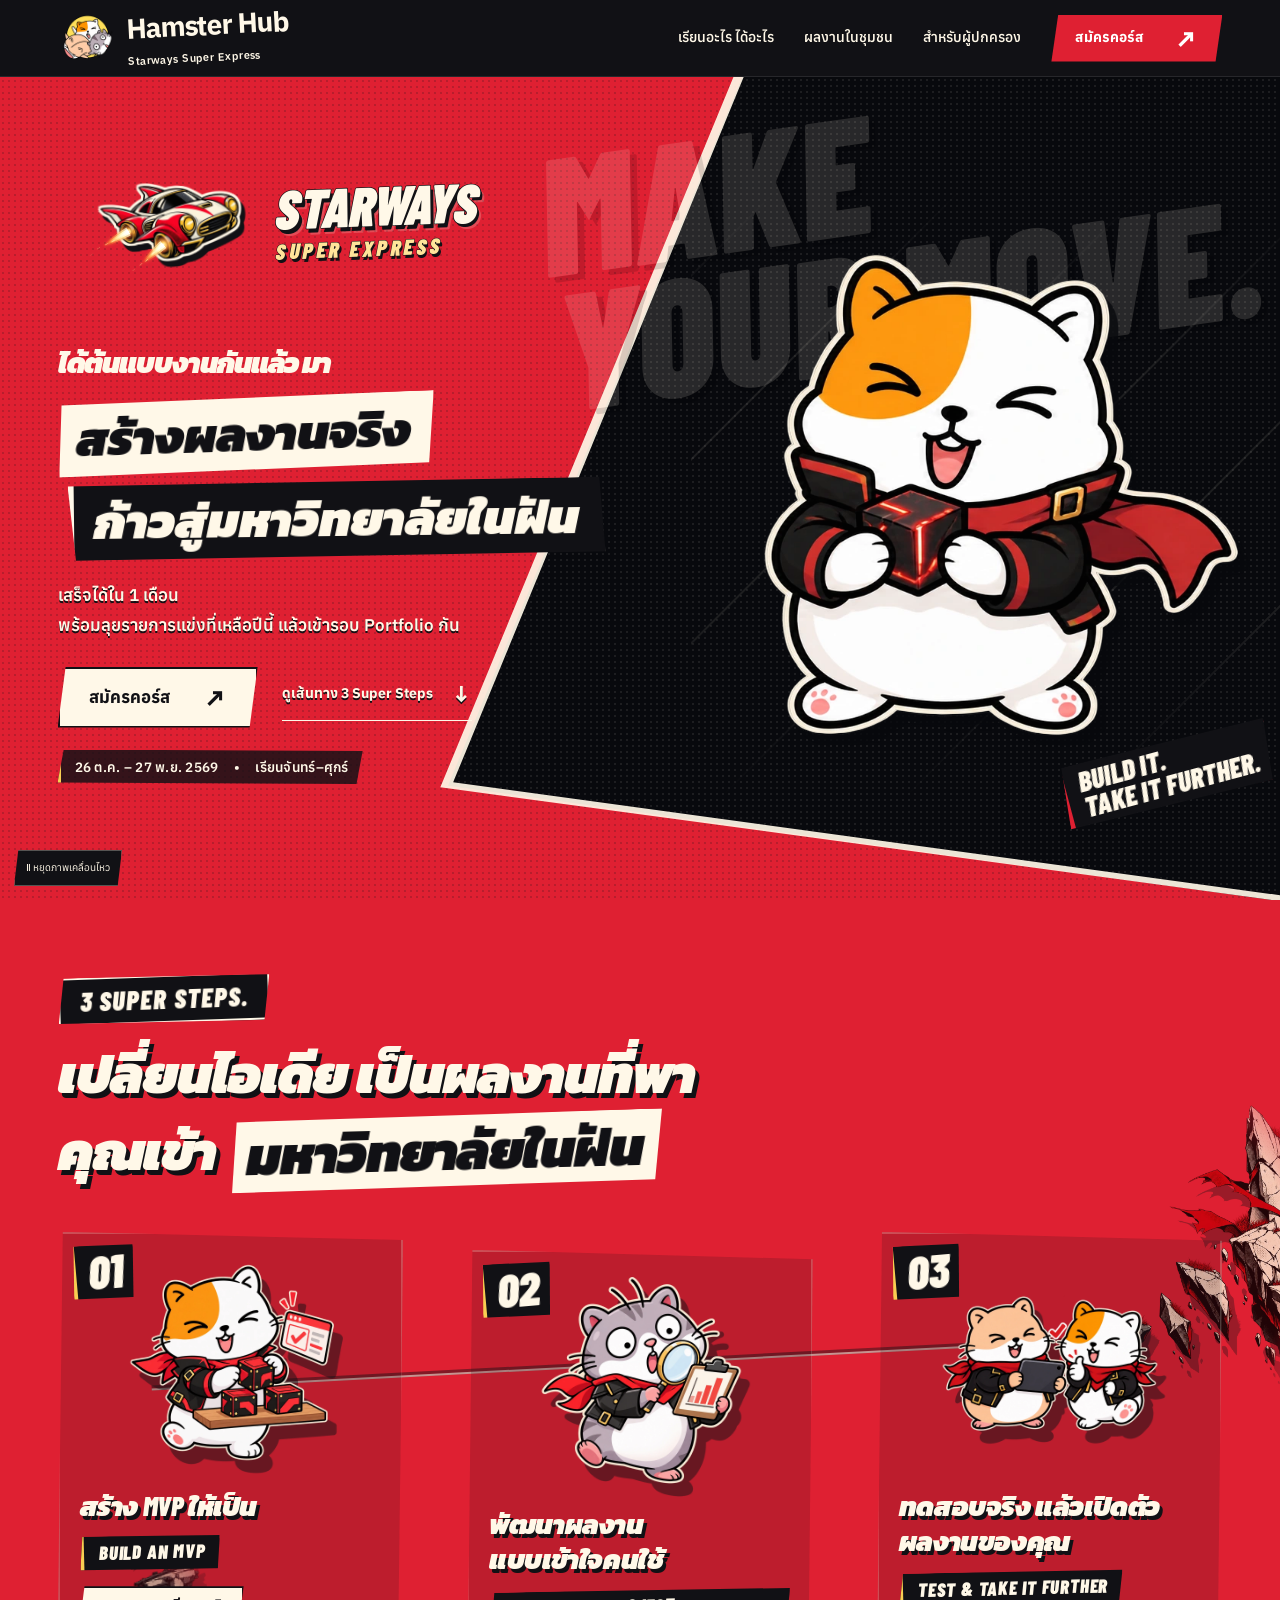
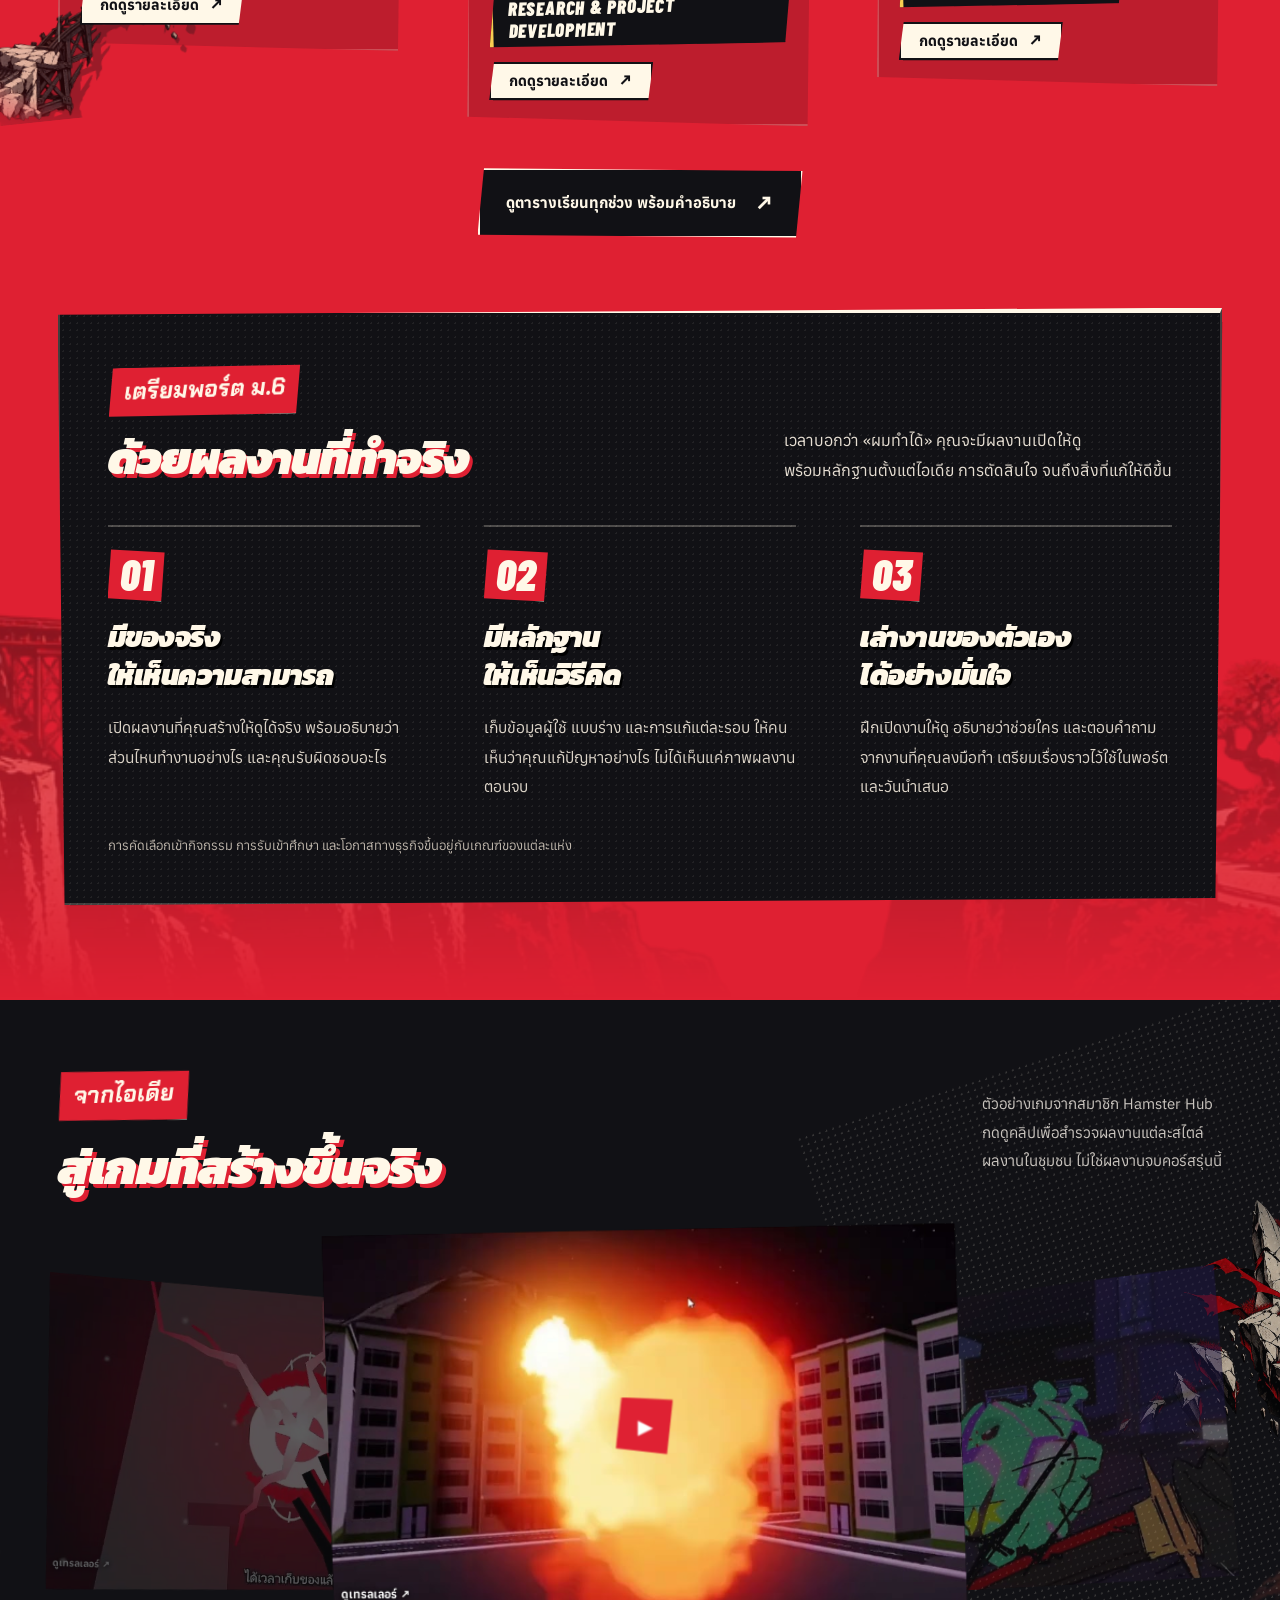
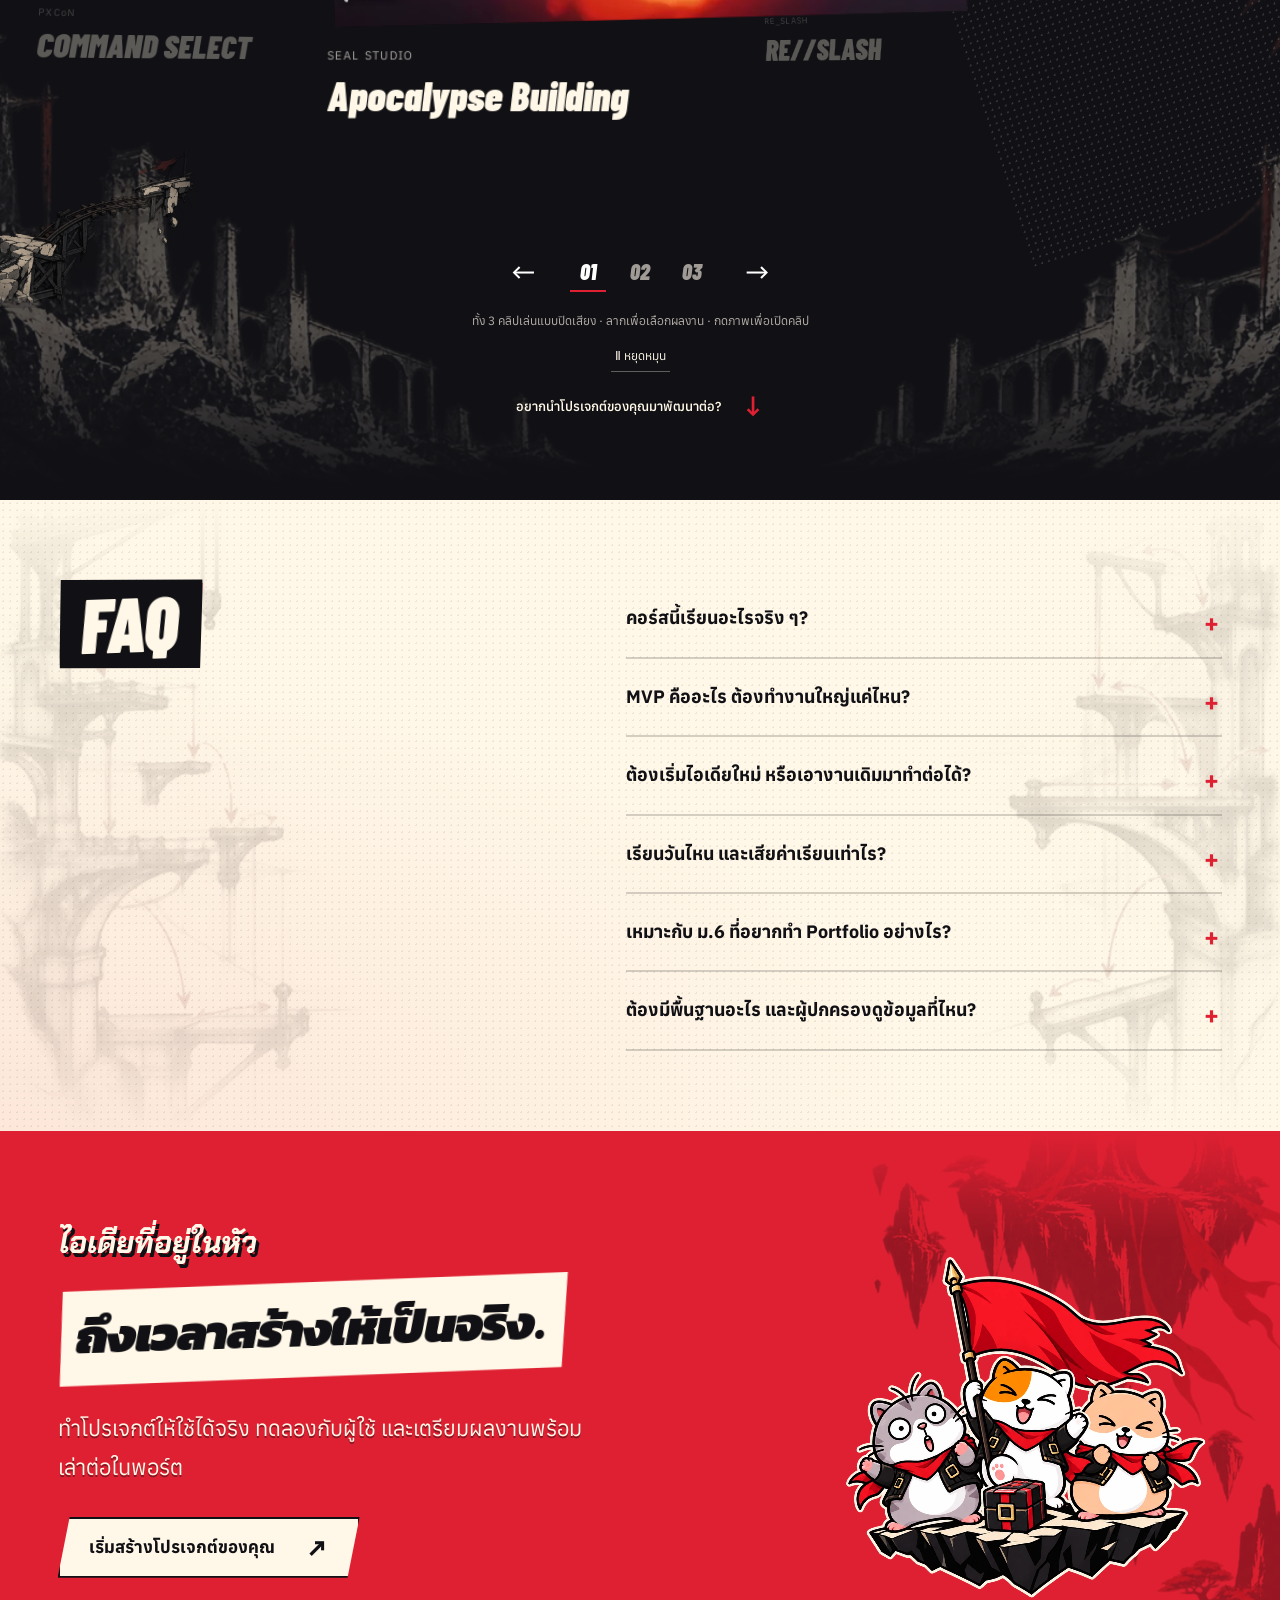
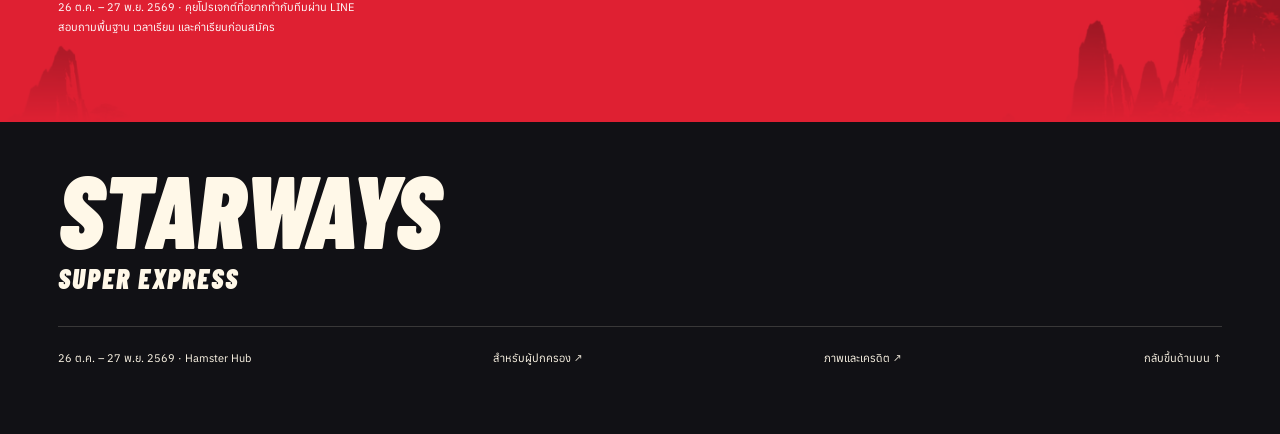
==== commit 2479829a: "Animate original closing flag with pinned cloth waves and matched colors" ====
--- a/index.html
+++ b/index.html
@@ -1 +1 @@
-<!doctype html><html lang="th"><head><meta charset="utf-8"><meta name="viewport" content="width=device-width,initial-scale=1"><meta name="theme-color" content="#df2032"><title>Starways Super Express — ทำโปรเจกต์ให้จบ และต่อยอดให้เป็น | Hamster Hub</title><meta name="description" content="Starways Super Express: 26 ต.ค. – 27 พ.ย. 2569 เรียนจันทร์–ศุกร์ ผ่าน 3 Super Steps จาก MVP สู่การพัฒนาซอฟต์แวร์ รับฟังผู้ใช้จริง และนำเสนอผลงาน โดย Hamster Hub"><link rel="icon" href="assets/rebellion/monsta.webp"><link rel="preload" href="assets/rebellion/Anuphan.ttf" as="font" type="font/ttf" crossorigin><link rel="preload" href="assets/rebellion/BarlowCondensed-BlackItalic.ttf" as="font" type="font/ttf" crossorigin><link rel="stylesheet" href="rebellion.css?v=12"><script src="app.js?v=20" defer></script><script src="gallery-orbit.js?v=21" defer></script><script src="rebellion.js?v=13" defer></script><link rel="stylesheet" href="chibi-v13.css?v=13"><script src="hero-action.js?v=20" defer></script><link rel="stylesheet" href="motion-v14.css?v=14"><script src="scene-motion.js?v=63" defer></script><link rel="stylesheet" href="polish-v15.css?v=15"><script src="depth-scene.js?v=15" defer></script><link rel="preload" href="assets/edge-v17/Kanit-BlackItalic.ttf" as="font" type="font/ttf" crossorigin><link rel="stylesheet" href="edge-v17.css?v=17"><script src="edge-v20.js?v=20" defer></script><link rel="stylesheet" href="seams-v18.css?v=18"><link rel="stylesheet" href="course-v19.css?v=19.1"><link rel="preload" href="assets/poster-v20/ChakraPetch-BoldItalic.ttf" as="font" type="font/ttf" crossorigin><link rel="stylesheet" href="poster-v20.css?v=20.1"><link rel="stylesheet" href="sales-v21.css?v=63"><link rel="stylesheet" href="heading-dimension.css?v=63"><link rel="stylesheet" href="super-steps-v64.css?v=64"><link rel="stylesheet" href="dark-hero-v65.css?v=65"><script src="hero-jet-v65.js?v=66" defer></script><link rel="stylesheet" href="hero-fixes-v66.css?v=66"><script src="hero-loop-v66.js?v=69" defer></script><link rel="stylesheet" href="hero-wordmark-v67.css?v=68"><link rel="preload" as="image" href="assets/mascots-v69/pose-1.webp"><link rel="preload" as="image" href="assets/mascots-v69/pose-2.webp"></head><body><a class="skip" href="#main">ข้ามไปเนื้อหา</a><header class="site-header"><div class="wrap header-row"><a class="brand brand-hamster" href="index.html" aria-label="Hamster Hub — Starways Super Express หน้าหลัก"><img src="assets/super-steps-v64/hamsterhub-logo.webp" alt="โลโก้ Hamster Hub" width="58" height="58"><span class="brand-copy"><strong>Hamster Hub</strong><small>Starways Super Express</small></span></a><button class="menu-toggle" aria-controls="navigation" aria-expanded="false">เมนู <span class="menu-mark" aria-hidden="true"></span></button><nav id="navigation" aria-label="เมนูหลัก"><a href="index.html#journey">เรียนอะไร ได้อะไร</a><a href="index.html#showcase">ผลงานในชุมชน</a><a href="parents.html">สำหรับผู้ปกครอง</a><a class="button nav-enroll" href="index.html#start">สมัครคอร์ส <span aria-hidden="true">↗</span></a></nav></div><div class="reading-progress" aria-hidden="true"></div></header><main id="main"><section class="hero comic-scene" id="top"><div class="hero-ink" aria-hidden="true"><div class="hero-word">MAKE<br>YOUR MOVE.</div></div><div class="wrap hero-content"><div class="hero-copy"><div class="hero-course-mark" aria-label="Starways Super Express"><span class="jet-car" data-jet-car><canvas width="400" height="280" aria-hidden="true"></canvas><img class="flying-car-emblem" src="assets/dark-hero-v65/car-body.webp" alt="รถบินได้พร้อมแสงเครื่องยนต์" width="130" height="100"></span><span class="hero-course-wordmark"><strong>STARWAYS</strong><small>SUPER EXPRESS</small></span></div><h1><span class="poster-kicker prototype-kicker">ได้ต้นแบบงานกันแล้ว มา</span><span class="headline-stack"><span class="headline-cut">สร้างผลงานจริง</span><span class="headline-cut headline-cut--ink">ก้าวสู่มหาวิทยาลัยในฝัน</span></span></h1><p class="hero-desc">เสร็จได้ใน 1 เดือน<br>พร้อมลุยรายการแข่งที่เหลือปีนี้ แล้วเข้ารอบ Portfolio กัน</p><div class="hero-actions"><a class="button" href="#start">สมัครคอร์ส <span aria-hidden="true">↗</span></a><a class="text-link" href="#journey">ดูเส้นทาง 3 Super Steps <span aria-hidden="true">↓</span></a></div><p class="hero-facts">26 ต.ค. – 27 พ.ย. 2569 <i>•</i> เรียนจันทร์–ศุกร์</p></div><div class="hero-art" aria-label="ตัวละครหนูผู้สร้างโปรเจกต์"><div class="chibi-animation dark-chibi" data-dark-animation><img class="chibi-fallback" src="assets/mascots-v69/pose-0.webp" alt="หนูขาวปื้นส้มจาก Hamster Hub ในชุดดำแดง ยกโปรเจกต์คิวบ์" width="1300" height="1199" fetchpriority="high"></div><p class="art-scribble" aria-hidden="true">BUILD IT.<br>TAKE IT FURTHER.</p></div></div></section><section class="express-course comic-scene" id="journey" data-scroll-scene data-edge-scene><div class="edge-atmosphere" aria-hidden="true"><img class="edge-cutout edge-cutout--steel" src="assets/passage-v16/rail-fragment.webp" alt="" width="1400" height="933" loading="lazy"><img class="edge-cutout edge-cutout--stone" src="assets/motion-v14/rocks-right.webp" alt="" width="825" height="1100" loading="lazy"></div><div class="section-edge-layer" aria-hidden="true"><img class="section-edge section-edge--rail" src="assets/motion-v14/rocks-right.webp" alt="" width="1400" height="933" loading="eager"><img class="section-edge section-edge--rock" src="assets/motion-v14/rocks-left.webp" alt="" width="825" height="1100" loading="eager"></div><div class="scene-backdrop" aria-hidden="true"></div><div class="wrap"><div class="express-heading"><h2><span class="display-intro">3 SUPER STEPS.</span><span>เปลี่ยนไอเดีย เป็นผลงานที่พาคุณเข้า <em class="headline-cut headline-cut--inline">มหาวิทยาลัยในฝัน</em></span></h2></div><div class="express-timeline"><div class="route-progress" aria-hidden="true"><span></span></div><ol class="milestone-route"><li><a class="milestone-stop" href="curriculum.html#build" data-course-detail="build" aria-haspopup="dialog"><span class="milestone-fraction">01</span><span class="milestone-art"><img src="assets/mascots-v69/step-mvp.webp" alt="" width="320" height="320" loading="lazy"></span><h3>สร้าง MVP ให้เป็น</h3><span class="milestone-en">BUILD AN MVP</span><span class="milestone-cta">กดดูรายละเอียด <i aria-hidden="true">↗</i></span></a></li><li><a class="milestone-stop" href="curriculum.html#develop" data-course-detail="develop" aria-haspopup="dialog"><span class="milestone-fraction">02</span><span class="milestone-art"><img src="assets/mascots-v69/step-research.webp" alt="" width="320" height="320" loading="lazy"></span><h3>พัฒนาผลงาน<br>แบบเข้าใจคนใช้</h3><span class="milestone-en">RESEARCH &amp; PROJECT DEVELOPMENT</span><span class="milestone-cta">กดดูรายละเอียด <i aria-hidden="true">↗</i></span></a></li><li><a class="milestone-stop" href="curriculum.html#launch" data-course-detail="launch" aria-haspopup="dialog"><span class="milestone-fraction">03</span><span class="milestone-art"><img src="assets/mascots-v69/step-test.webp" alt="" width="320" height="320" loading="lazy"></span><h3>ทดสอบจริง แล้วเปิดตัว<br>ผลงานของคุณ</h3><span class="milestone-en">TEST & TAKE IT FURTHER</span><span class="milestone-cta">กดดูรายละเอียด <i aria-hidden="true">↗</i></span></a></li></ol></div><a class="curriculum-all text-link" href="curriculum.html">ดูตารางเรียนทุกช่วง พร้อมคำอธิบาย <span aria-hidden="true">↗</span></a><div class="express-life" id="opportunities"><div class="express-life-heading"><h2><span class="display-intro">เตรียมพอร์ต ม.6</span><span>ด้วยผลงานที่ทำจริง</span></h2><p>เวลาบอกว่า «ผมทำได้» คุณจะมีผลงานเปิดให้ดู<br>พร้อมหลักฐานตั้งแต่ไอเดีย การตัดสินใจ จนถึงสิ่งที่แก้ให้ดีขึ้น</p></div><div class="express-features"><article class="express-feature"><div><span class="opportunity-number" aria-hidden="true">01</span><h3>มีของจริง<br>ให้เห็นความสามารถ</h3><p>เปิดผลงานที่คุณสร้างให้ดูได้จริง พร้อมอธิบายว่าส่วนไหนทำงานอย่างไร และคุณรับผิดชอบอะไร</p></div></article><article class="express-feature"><div><span class="opportunity-number" aria-hidden="true">02</span><h3>มีหลักฐาน<br>ให้เห็นวิธีคิด</h3><p>เก็บข้อมูลผู้ใช้ แบบร่าง และการแก้แต่ละรอบ ให้คนเห็นว่าคุณแก้ปัญหาอย่างไร ไม่ได้เห็นแค่ภาพผลงานตอนจบ</p></div></article><article class="express-feature"><div><span class="opportunity-number" aria-hidden="true">03</span><h3>เล่างานของตัวเอง<br>ได้อย่างมั่นใจ</h3><p>ฝึกเปิดงานให้ดู อธิบายว่าช่วยใคร และตอบคำถามจากงานที่คุณลงมือทำ เตรียมเรื่องราวไว้ใช้ในพอร์ตและวันนำเสนอ</p></div></article></div><p class="opportunity-note">การคัดเลือกเข้ากิจกรรม การรับเข้าศึกษา และโอกาสทางธุรกิจขึ้นอยู่กับเกณฑ์ของแต่ละแห่ง</p></div></div></section><section class="showcase comic-scene" id="showcase"><div class="edge-atmosphere" aria-hidden="true"><img class="edge-cutout edge-cutout--steel" src="assets/passage-v16/rail-fragment.webp" alt="" width="1400" height="933" loading="lazy"><img class="edge-cutout edge-cutout--stone" src="assets/motion-v14/rocks-right.webp" alt="" width="825" height="1100" loading="lazy"></div><div class="scene-backdrop" aria-hidden="true"></div><div class="wrap"><div class="showcase-heading"><h2><span class="display-intro">จากไอเดีย</span><span>สู่เกมที่สร้างขึ้นจริง</span></h2><p>ตัวอย่างเกมจากสมาชิก Hamster Hub<br>กดดูคลิปเพื่อสำรวจผลงานแต่ละสไตล์<br>ผลงานในชุมชน ไม่ใช่ผลงานจบคอร์สรุ่นนี้</p></div><div class="work-gallery" role="region" aria-roledescription="แกลเลอรีผลงาน" aria-label="ผลงานเกมจากสมาชิก Hamster Hub"><div class="gallery-stage" tabindex="0" aria-label="ลากซ้ายหรือขวา หรือใช้ปุ่มลูกศรเพื่อเลือกผลงาน"><article class="gallery-item" data-name="Apocalypse Building" data-active="true" style="--position:0;--depth:60;--scale:1;--opacity:1;--brightness:1"><a class="project-media" href="https://www.youtube.com/watch?v=RZhOiGRcjcY" target="_blank" rel="noopener" data-video="RZhOiGRcjcY" data-title="Apocalypse Building" aria-label="ดูเทรลเลอร์ Apocalypse Building"><img src="assets/showcase/apocalypse-wide.jpg" width="1280" height="720" alt="ภาพเกม Apocalypse Building จากคลิปของ SEAL STUDIO" loading="lazy" draggable="false"><span class="play" aria-hidden="true">▶</span><span class="watch-label">ดูเทรลเลอร์ ↗</span></a><div class="project-caption"><p class="project-credit">SEAL STUDIO</p><h3>Apocalypse Building</h3></div></article><article class="gallery-item" data-name="RE//SLASH" data-active="false" style="--position:1;--depth:-80;--scale:0.8;--opacity:0.65;--brightness:0.7"><a class="project-media" href="https://www.youtube.com/watch?v=LhUO186ZWG8" target="_blank" rel="noopener" data-video="LhUO186ZWG8" data-title="RE//SLASH" aria-label="ดูเทรลเลอร์ RE//SLASH"><img src="assets/showcase/reslash-wide.jpg" width="1280" height="720" alt="ภาพเกม RE//SLASH จากคลิปของ RE_SLASH" loading="lazy" draggable="false"><span class="play" aria-hidden="true">▶</span><span class="watch-label">ดูเทรลเลอร์ ↗</span></a><div class="project-caption"><p class="project-credit">RE_SLASH</p><h3>RE//SLASH</h3></div></article><article class="gallery-item" data-name="COMMAND SELECT" data-active="false" style="--position:-1;--depth:-80;--scale:0.8;--opacity:0.65;--brightness:0.7"><a class="project-media" href="https://www.youtube.com/watch?v=DtIPdelMho0" target="_blank" rel="noopener" data-video="DtIPdelMho0" data-title="COMMAND SELECT" aria-label="ดูเทรลเลอร์ COMMAND SELECT"><img src="assets/showcase/command-wide.jpg" width="1280" height="720" alt="ภาพเกม COMMAND SELECT จากคลิปของ PXCoN" loading="lazy" draggable="false"><span class="play" aria-hidden="true">▶</span><span class="watch-label">ดูเทรลเลอร์ ↗</span></a><div class="project-caption"><p class="project-credit">PXCoN</p><h3>COMMAND SELECT</h3></div></article></div><div class="gallery-controls"><button class="gallery-arrow" type="button" data-gallery-prev aria-label="ผลงานก่อนหน้า">←</button><div class="gallery-picks"><button type="button" data-gallery-pick="0" aria-pressed="true" aria-label="เลือก Apocalypse Building">01</button><button type="button" data-gallery-pick="1" aria-pressed="false" aria-label="เลือก RE//SLASH">02</button><button type="button" data-gallery-pick="2" aria-pressed="false" aria-label="เลือก COMMAND SELECT">03</button></div><button class="gallery-arrow" type="button" data-gallery-next aria-label="ผลงานถัดไป">→</button></div><p class="gallery-help">ทั้ง 3 คลิปเล่นแบบปิดเสียง · ลากเพื่อเลือกผลงาน · กดภาพเพื่อเปิดคลิป</p><button type="button" class="gallery-auto" data-gallery-auto aria-pressed="true">Ⅱ หยุดหมุน</button><p class="sr-only" data-gallery-status aria-live="polite" aria-atomic="true"></p></div><a class="chapter-next" href="#start">อยากนำโปรเจกต์ของคุณมาพัฒนาต่อ? <span aria-hidden="true">↓</span></a></div></section><section class="questions comic-scene" id="questions"><div class="scene-backdrop" aria-hidden="true"></div><div class="wrap questions-grid"><h2>FAQ</h2><div class="faq"><details><summary>คอร์สนี้เรียนอะไรจริง ๆ?</summary><p>เริ่มจากทำ MVP หรือผลงานรุ่นแรกที่ใช้งานได้ ต่อด้วยการวิเคราะห์ตลาด กระบวนการพัฒนาซอฟต์แวร์ การนำเสนอ การต่อยอดแบบ Startup และการใช้งานจริงโดยผู้ใช้ ก่อนนำเสนอผลงานปลายคอร์ส <a href="curriculum.html">ดูแต่ละช่วงพร้อมคำอธิบาย ↗</a></p></details><details><summary>MVP คืออะไร ต้องทำงานใหญ่แค่ไหน?</summary><p>MVP คือผลงานรุ่นแรกที่มีส่วนสำคัญพอให้ใช้งานและสาธิตแนวคิดได้ จุดเริ่มต้นคือทำสิ่งจำเป็นให้จบก่อน แล้วจึงพัฒนาต่อจากข้อมูลที่ได้</p></details><details><summary>ต้องเริ่มไอเดียใหม่ หรือเอางานเดิมมาทำต่อได้?</summary><p>นำงานจากกิจกรรมก่อนหน้ามาพัฒนาต่อให้จบได้ คุยกับทีมเรื่องโปรเจกต์ที่มีและพื้นฐานของคุณ เพื่อวางเป้าหมายที่เหมาะสมก่อนสมัคร</p></details><details><summary>เรียนวันไหน และเสียค่าเรียนเท่าไร?</summary><p>รอบนี้อยู่ระหว่าง 26 ต.ค. – 27 พ.ย. 2569 ระบุเรียนจันทร์–ศุกร์ ช่วง Research &amp; Project Development เรียนวันที่ 1–13 พ.ย. สอบถามทีมเพื่อยืนยันเวลาเรียนรายวัน รูปแบบการเรียน ค่าเรียน และอุปกรณ์ก่อนสมัคร</p></details><details><summary>เหมาะกับ ม.6 ที่อยากทำ Portfolio อย่างไร?</summary><p>ได้ฝึกสร้างผลงาน อธิบายวิธีคิด แสดงสิ่งที่ปรับจากความคิดเห็น และนำเสนองาน สิ่งเหล่านี้นำไปประกอบเรื่องราวใน Portfolio ได้ แต่การสมัครและการคัดเลือกต้องดูเกณฑ์ของแต่ละโอกาส</p></details><details><summary>ต้องมีพื้นฐานอะไร และผู้ปกครองดูข้อมูลที่ไหน?</summary><p>แจ้งทีมว่ามีพื้นฐานด้านไหน เคยทำอะไร และอยากพัฒนาอะไร เพื่อให้ทีมประเมินความเหมาะสมและขอบเขตงานก่อนสมัคร <a href="parents.html">อ่านข้อมูลสำหรับผู้ปกครอง ↗</a></p></details></div></div></section><section class="closing comic-scene" id="start" data-scroll-scene><div class="scene-backdrop" aria-hidden="true"></div><div class="wrap closing-grid"><div><h2><span class="display-intro">ไอเดียที่อยู่ในหัว</span><span class="headline-cut">ถึงเวลาสร้างให้เป็นจริง.</span></h2><p class="lead">ทำโปรเจกต์ให้ใช้ได้จริง ทดลองกับผู้ใช้ และเตรียมผลงานพร้อมเล่าต่อในพอร์ต</p><a class="button" href="https://page.line.me/jkm4247u?openQrModal=true" target="_blank" rel="noopener">เริ่มสร้างโปรเจกต์ของคุณ <span aria-hidden="true">↗</span></a><p class="contact-note">26 ต.ค. – 27 พ.ย. 2569 · คุยโปรเจกต์ที่อยากทำกับทีมผ่าน LINE<br>สอบถามพื้นฐาน เวลาเรียน และค่าเรียนก่อนสมัคร</p></div><div class="closing-composition"><img class="closing-art" src="assets/mascots-v69/closing.webp" alt="หนู Hamster Hub ทั้งสามตัวยืนพร้อมผลงานและธงบนแท่นหิน" width="1100" height="1005" loading="lazy"></div></div></section></main><footer class="site-footer"><div class="wrap"><a class="footer-wordmark" href="index.html">STARWAYS<span>SUPER EXPRESS</span></a><div class="footer-meta"><span>26 ต.ค. – 27 พ.ย. 2569 · Hamster Hub</span><a href="parents.html">สำหรับผู้ปกครอง ↗</a><a href="credits.html">ภาพและเครดิต ↗</a><a href="#main">กลับขึ้นด้านบน ↑</a></div></div></footer><dialog id="video-dialog" class="video-dialog" aria-labelledby="video-title"><div class="video-dialog-heading"><h2 id="video-title">ตัวอย่างเกม</h2><button type="button" data-close-video aria-label="ปิดคลิป">ปิด ×</button></div><div id="video-player" class="video-player"></div><p>หากคลิปไม่เล่น <a id="video-fallback" href="https://www.youtube.com" target="_blank" rel="noopener">เปิดดูบน YouTube ↗</a></p></dialog><template id="detail-build" data-detail-title="สร้าง MVP ให้เป็น" data-detail-position="Super Step 1 / 3 · 26–30 ต.ค."><p class="detail-intro">จบช่วงแรกพร้อม MVP ที่เปิดให้เห็นได้ว่าไอเดียของคุณทำงานอย่างไร</p><article class="learning-period" id="mvp"><p class="period-date">26–30 ต.ค. · <span lang="en">MVP</span></p><h3>ทำผลงานรุ่นแรกให้ใช้งานได้</h3><dl class="learning-outcomes"><div><dt>เรียนอะไร</dt><dd>เลือกสิ่งสำคัญที่สุดที่ผลงานต้องทำได้ แล้วทำส่วนนั้นให้จบก่อน</dd></div><div><dt>ลงมือทำ</dt><dd>ลดขอบเขตงานให้พอสร้างและสาธิตได้ ไม่รอให้ทุกฟีเจอร์สมบูรณ์</dd></div><div><dt>สิ่งที่นำมาแสดงได้</dt><dd>ผลงานรุ่นแรกสำหรับสาธิตแนวคิด</dd></div></dl></article></template><template id="detail-develop" data-detail-title="พัฒนาผลงานแบบเข้าใจคนใช้" data-detail-position="Super Step 2 / 3 · 1–13 พ.ย."><p class="detail-intro">ค้นหาความต้องการของผู้ใช้ เลือกสิ่งสำคัญมาพัฒนา แล้วนำเสนอว่าผลงานช่วยเขาอย่างไร</p><article class="learning-period" id="market"><span id="engineering" aria-hidden="true"></span><span id="presentation" aria-hidden="true"></span><p class="period-date">1–13 พ.ย. · <span lang="en">Research &amp; Project Development</span></p><h3>พัฒนาผลงานแบบเข้าใจคนใช้</h3><dl class="learning-outcomes"><div><dt>เรียนอะไร</dt><dd>ศึกษาคนที่จะใช้ผลงาน ค้นหาปัญหาที่เขาต้องการให้แก้ แล้ววางแผนพัฒนาโปรเจกต์</dd></div><div><dt>ลงมือทำ</dt><dd>นำข้อมูลผู้ใช้มาเลือกสิ่งสำคัญ ใช้ AI ช่วยพัฒนางานอย่างมีขั้นตอน และฝึกนำเสนอว่าผลงานช่วยเขาอย่างไร</dd></div><div><dt>สิ่งที่นำมาแสดงได้</dt><dd>ผลงานที่พัฒนาจาก MVP พร้อมข้อมูลผู้ใช้และการนำเสนอโปรเจกต์</dd></div></dl></article></template><template id="detail-launch" data-detail-title="พิสูจน์ด้วยผู้ใช้จริง พร้อมเปิดตัวผลงาน" data-detail-position="Super Step 3 / 3 · 16–27 พ.ย."><p class="detail-intro">รับฟังผู้ใช้จริง แก้จุดติดขัด และเตรียมผลงานพร้อมเรื่องราวสำหรับวันนำเสนอ</p><article class="learning-period" id="startup"><p class="period-date">16–20 พ.ย. · <span lang="en">Startup Process</span></p><h3>มองผลงานให้เป็นผลิตภัณฑ์</h3><dl class="learning-outcomes"><div><dt>เรียนอะไร</dt><dd>ออกแบบประสบการณ์ใช้งานและคุณค่าที่ทำให้คนอยากใช้ผลงาน</dd></div><div><dt>ลงมือทำ</dt><dd>ขัดเกลาผลงานและฝึกอธิบายคุณค่าที่แตกต่างในมุมธุรกิจ</dd></div><div><dt>สิ่งที่นำมาแสดงได้</dt><dd>ผลงานที่ขัดเกลาประสบการณ์ใช้งาน พร้อมแนวทางนำเสนอคุณค่า</dd></div></dl></article><article class="learning-period" id="feedback"><p class="period-date">23–25 พ.ย. · <span lang="en">User Acceptance Test & Feedback</span></p><h3>รับฟังผู้ใช้จริง แล้วแก้จุดที่ขวางการใช้งาน</h3><dl class="learning-outcomes"><div><dt>เรียนอะไร</dt><dd>ดูว่าคนที่ตั้งใจทำให้สามารถใช้งานได้ตามเป้าหมายหรือไม่</dd></div><div><dt>ลงมือทำ</dt><dd>ให้ผู้ใช้ใช้งานจริง เก็บสิ่งที่ติดขัด และนำความคิดเห็นกลับมาปรับปรุง</dd></div><div><dt>สิ่งที่นำมาแสดงได้</dt><dd>ข้อค้นพบจากผู้ใช้และงานที่ปรับจากความคิดเห็น</dd></div></dl></article><article class="learning-period" id="final"><p class="period-date">26–27 พ.ย. · <span lang="en">Final Presentation</span></p><h3>เปิดผลงานให้เห็นคุณค่า พร้อมเล่าพัฒนาการของคุณ</h3><dl class="learning-outcomes"><div><dt>เรียนอะไร</dt><dd>เล่าความเปลี่ยนแปลงของงานด้วยสิ่งที่ลงมือทำจริง</dd></div><div><dt>ลงมือทำ</dt><dd>สาธิตผลงาน พร้อมอธิบายปัญหา วิธีแก้ และสิ่งที่เรียนรู้จากผู้ใช้</dd></div><div><dt>สิ่งที่นำมาแสดงได้</dt><dd>ผลงานปลายคอร์สและเรื่องราวการพัฒนาที่นำไปเล่าต่อได้</dd></div></dl></article></template><dialog class="course-dialog" id="course-dialog" aria-labelledby="course-detail-title"><div class="course-dialog-top"><span id="course-detail-position"></span><button type="button" data-close-course aria-label="ปิดรายละเอียด">ปิด ×</button></div><h2 id="course-detail-title"></h2><div id="course-detail-body"></div><nav class="course-detail-nav" aria-label="เปลี่ยน Super Step"><button type="button" data-prev-course>← ก่อนหน้า</button><a href="curriculum.html" id="course-detail-link">เปิดหน้าเต็ม ↗</a><button type="button" data-next-course>ถัดไป →</button></nav></dialog><script src="curriculum.js?v=19" defer></script><script src="showcase-video-v20.js?v=21.1" defer></script><button class="motion-toggle" type="button" data-motion-toggle aria-pressed="false">Ⅱ หยุดภาพเคลื่อนไหว</button></body></html>+<!doctype html><html lang="th"><head><meta charset="utf-8"><meta name="viewport" content="width=device-width,initial-scale=1"><meta name="theme-color" content="#df2032"><title>Starways Super Express — ทำโปรเจกต์ให้จบ และต่อยอดให้เป็น | Hamster Hub</title><meta name="description" content="Starways Super Express: 26 ต.ค. – 27 พ.ย. 2569 เรียนจันทร์–ศุกร์ ผ่าน 3 Super Steps จาก MVP สู่การพัฒนาซอฟต์แวร์ รับฟังผู้ใช้จริง และนำเสนอผลงาน โดย Hamster Hub"><link rel="icon" href="assets/rebellion/monsta.webp"><link rel="preload" href="assets/rebellion/Anuphan.ttf" as="font" type="font/ttf" crossorigin><link rel="preload" href="assets/rebellion/BarlowCondensed-BlackItalic.ttf" as="font" type="font/ttf" crossorigin><link rel="stylesheet" href="rebellion.css?v=12"><script src="app.js?v=20" defer></script><script src="gallery-orbit.js?v=21" defer></script><script src="rebellion.js?v=13" defer></script><link rel="stylesheet" href="chibi-v13.css?v=13"><script src="hero-action.js?v=20" defer></script><link rel="stylesheet" href="motion-v14.css?v=14"><script src="scene-motion.js?v=63" defer></script><link rel="stylesheet" href="polish-v15.css?v=15"><script src="depth-scene.js?v=15" defer></script><link rel="preload" href="assets/edge-v17/Kanit-BlackItalic.ttf" as="font" type="font/ttf" crossorigin><link rel="stylesheet" href="edge-v17.css?v=17"><script src="edge-v20.js?v=20" defer></script><link rel="stylesheet" href="seams-v18.css?v=18"><link rel="stylesheet" href="course-v19.css?v=19.1"><link rel="preload" href="assets/poster-v20/ChakraPetch-BoldItalic.ttf" as="font" type="font/ttf" crossorigin><link rel="stylesheet" href="poster-v20.css?v=20.1"><link rel="stylesheet" href="sales-v21.css?v=63"><link rel="stylesheet" href="heading-dimension.css?v=63"><link rel="stylesheet" href="super-steps-v64.css?v=64"><link rel="stylesheet" href="dark-hero-v65.css?v=65"><script src="hero-jet-v65.js?v=66" defer></script><link rel="stylesheet" href="hero-fixes-v66.css?v=66"><script src="hero-loop-v66.js?v=69" defer></script><link rel="stylesheet" href="hero-wordmark-v67.css?v=68"><link rel="preload" as="image" href="assets/mascots-v69/pose-1.webp"><link rel="preload" as="image" href="assets/mascots-v69/pose-2.webp"><link rel="stylesheet" href="closing-flag-v70.css?v=70"><script src="closing-flag-v70.js?v=70" defer></script></head><body><a class="skip" href="#main">ข้ามไปเนื้อหา</a><header class="site-header"><div class="wrap header-row"><a class="brand brand-hamster" href="index.html" aria-label="Hamster Hub — Starways Super Express หน้าหลัก"><img src="assets/super-steps-v64/hamsterhub-logo.webp" alt="โลโก้ Hamster Hub" width="58" height="58"><span class="brand-copy"><strong>Hamster Hub</strong><small>Starways Super Express</small></span></a><button class="menu-toggle" aria-controls="navigation" aria-expanded="false">เมนู <span class="menu-mark" aria-hidden="true"></span></button><nav id="navigation" aria-label="เมนูหลัก"><a href="index.html#journey">เรียนอะไร ได้อะไร</a><a href="index.html#showcase">ผลงานในชุมชน</a><a href="parents.html">สำหรับผู้ปกครอง</a><a class="button nav-enroll" href="index.html#start">สมัครคอร์ส <span aria-hidden="true">↗</span></a></nav></div><div class="reading-progress" aria-hidden="true"></div></header><main id="main"><section class="hero comic-scene" id="top"><div class="hero-ink" aria-hidden="true"><div class="hero-word">MAKE<br>YOUR MOVE.</div></div><div class="wrap hero-content"><div class="hero-copy"><div class="hero-course-mark" aria-label="Starways Super Express"><span class="jet-car" data-jet-car><canvas width="400" height="280" aria-hidden="true"></canvas><img class="flying-car-emblem" src="assets/dark-hero-v65/car-body.webp" alt="รถบินได้พร้อมแสงเครื่องยนต์" width="130" height="100"></span><span class="hero-course-wordmark"><strong>STARWAYS</strong><small>SUPER EXPRESS</small></span></div><h1><span class="poster-kicker prototype-kicker">ได้ต้นแบบงานกันแล้ว มา</span><span class="headline-stack"><span class="headline-cut">สร้างผลงานจริง</span><span class="headline-cut headline-cut--ink">ก้าวสู่มหาวิทยาลัยในฝัน</span></span></h1><p class="hero-desc">เสร็จได้ใน 1 เดือน<br>พร้อมลุยรายการแข่งที่เหลือปีนี้ แล้วเข้ารอบ Portfolio กัน</p><div class="hero-actions"><a class="button" href="#start">สมัครคอร์ส <span aria-hidden="true">↗</span></a><a class="text-link" href="#journey">ดูเส้นทาง 3 Super Steps <span aria-hidden="true">↓</span></a></div><p class="hero-facts">26 ต.ค. – 27 พ.ย. 2569 <i>•</i> เรียนจันทร์–ศุกร์</p></div><div class="hero-art" aria-label="ตัวละครหนูผู้สร้างโปรเจกต์"><div class="chibi-animation dark-chibi" data-dark-animation><img class="chibi-fallback" src="assets/mascots-v69/pose-0.webp" alt="หนูขาวปื้นส้มจาก Hamster Hub ในชุดดำแดง ยกโปรเจกต์คิวบ์" width="1300" height="1199" fetchpriority="high"></div><p class="art-scribble" aria-hidden="true">BUILD IT.<br>TAKE IT FURTHER.</p></div></div></section><section class="express-course comic-scene" id="journey" data-scroll-scene data-edge-scene><div class="edge-atmosphere" aria-hidden="true"><img class="edge-cutout edge-cutout--steel" src="assets/passage-v16/rail-fragment.webp" alt="" width="1400" height="933" loading="lazy"><img class="edge-cutout edge-cutout--stone" src="assets/motion-v14/rocks-right.webp" alt="" width="825" height="1100" loading="lazy"></div><div class="section-edge-layer" aria-hidden="true"><img class="section-edge section-edge--rail" src="assets/motion-v14/rocks-right.webp" alt="" width="1400" height="933" loading="eager"><img class="section-edge section-edge--rock" src="assets/motion-v14/rocks-left.webp" alt="" width="825" height="1100" loading="eager"></div><div class="scene-backdrop" aria-hidden="true"></div><div class="wrap"><div class="express-heading"><h2><span class="display-intro">3 SUPER STEPS.</span><span>เปลี่ยนไอเดีย เป็นผลงานที่พาคุณเข้า <em class="headline-cut headline-cut--inline">มหาวิทยาลัยในฝัน</em></span></h2></div><div class="express-timeline"><div class="route-progress" aria-hidden="true"><span></span></div><ol class="milestone-route"><li><a class="milestone-stop" href="curriculum.html#build" data-course-detail="build" aria-haspopup="dialog"><span class="milestone-fraction">01</span><span class="milestone-art"><img src="assets/mascots-v69/step-mvp.webp" alt="" width="320" height="320" loading="lazy"></span><h3>สร้าง MVP ให้เป็น</h3><span class="milestone-en">BUILD AN MVP</span><span class="milestone-cta">กดดูรายละเอียด <i aria-hidden="true">↗</i></span></a></li><li><a class="milestone-stop" href="curriculum.html#develop" data-course-detail="develop" aria-haspopup="dialog"><span class="milestone-fraction">02</span><span class="milestone-art"><img src="assets/mascots-v69/step-research.webp" alt="" width="320" height="320" loading="lazy"></span><h3>พัฒนาผลงาน<br>แบบเข้าใจคนใช้</h3><span class="milestone-en">RESEARCH &amp; PROJECT DEVELOPMENT</span><span class="milestone-cta">กดดูรายละเอียด <i aria-hidden="true">↗</i></span></a></li><li><a class="milestone-stop" href="curriculum.html#launch" data-course-detail="launch" aria-haspopup="dialog"><span class="milestone-fraction">03</span><span class="milestone-art"><img src="assets/mascots-v69/step-test.webp" alt="" width="320" height="320" loading="lazy"></span><h3>ทดสอบจริง แล้วเปิดตัว<br>ผลงานของคุณ</h3><span class="milestone-en">TEST & TAKE IT FURTHER</span><span class="milestone-cta">กดดูรายละเอียด <i aria-hidden="true">↗</i></span></a></li></ol></div><a class="curriculum-all text-link" href="curriculum.html">ดูตารางเรียนทุกช่วง พร้อมคำอธิบาย <span aria-hidden="true">↗</span></a><div class="express-life" id="opportunities"><div class="express-life-heading"><h2><span class="display-intro">เตรียมพอร์ต ม.6</span><span>ด้วยผลงานที่ทำจริง</span></h2><p>เวลาบอกว่า «ผมทำได้» คุณจะมีผลงานเปิดให้ดู<br>พร้อมหลักฐานตั้งแต่ไอเดีย การตัดสินใจ จนถึงสิ่งที่แก้ให้ดีขึ้น</p></div><div class="express-features"><article class="express-feature"><div><span class="opportunity-number" aria-hidden="true">01</span><h3>มีของจริง<br>ให้เห็นความสามารถ</h3><p>เปิดผลงานที่คุณสร้างให้ดูได้จริง พร้อมอธิบายว่าส่วนไหนทำงานอย่างไร และคุณรับผิดชอบอะไร</p></div></article><article class="express-feature"><div><span class="opportunity-number" aria-hidden="true">02</span><h3>มีหลักฐาน<br>ให้เห็นวิธีคิด</h3><p>เก็บข้อมูลผู้ใช้ แบบร่าง และการแก้แต่ละรอบ ให้คนเห็นว่าคุณแก้ปัญหาอย่างไร ไม่ได้เห็นแค่ภาพผลงานตอนจบ</p></div></article><article class="express-feature"><div><span class="opportunity-number" aria-hidden="true">03</span><h3>เล่างานของตัวเอง<br>ได้อย่างมั่นใจ</h3><p>ฝึกเปิดงานให้ดู อธิบายว่าช่วยใคร และตอบคำถามจากงานที่คุณลงมือทำ เตรียมเรื่องราวไว้ใช้ในพอร์ตและวันนำเสนอ</p></div></article></div><p class="opportunity-note">การคัดเลือกเข้ากิจกรรม การรับเข้าศึกษา และโอกาสทางธุรกิจขึ้นอยู่กับเกณฑ์ของแต่ละแห่ง</p></div></div></section><section class="showcase comic-scene" id="showcase"><div class="edge-atmosphere" aria-hidden="true"><img class="edge-cutout edge-cutout--steel" src="assets/passage-v16/rail-fragment.webp" alt="" width="1400" height="933" loading="lazy"><img class="edge-cutout edge-cutout--stone" src="assets/motion-v14/rocks-right.webp" alt="" width="825" height="1100" loading="lazy"></div><div class="scene-backdrop" aria-hidden="true"></div><div class="wrap"><div class="showcase-heading"><h2><span class="display-intro">จากไอเดีย</span><span>สู่เกมที่สร้างขึ้นจริง</span></h2><p>ตัวอย่างเกมจากสมาชิก Hamster Hub<br>กดดูคลิปเพื่อสำรวจผลงานแต่ละสไตล์<br>ผลงานในชุมชน ไม่ใช่ผลงานจบคอร์สรุ่นนี้</p></div><div class="work-gallery" role="region" aria-roledescription="แกลเลอรีผลงาน" aria-label="ผลงานเกมจากสมาชิก Hamster Hub"><div class="gallery-stage" tabindex="0" aria-label="ลากซ้ายหรือขวา หรือใช้ปุ่มลูกศรเพื่อเลือกผลงาน"><article class="gallery-item" data-name="Apocalypse Building" data-active="true" style="--position:0;--depth:60;--scale:1;--opacity:1;--brightness:1"><a class="project-media" href="https://www.youtube.com/watch?v=RZhOiGRcjcY" target="_blank" rel="noopener" data-video="RZhOiGRcjcY" data-title="Apocalypse Building" aria-label="ดูเทรลเลอร์ Apocalypse Building"><img src="assets/showcase/apocalypse-wide.jpg" width="1280" height="720" alt="ภาพเกม Apocalypse Building จากคลิปของ SEAL STUDIO" loading="lazy" draggable="false"><span class="play" aria-hidden="true">▶</span><span class="watch-label">ดูเทรลเลอร์ ↗</span></a><div class="project-caption"><p class="project-credit">SEAL STUDIO</p><h3>Apocalypse Building</h3></div></article><article class="gallery-item" data-name="RE//SLASH" data-active="false" style="--position:1;--depth:-80;--scale:0.8;--opacity:0.65;--brightness:0.7"><a class="project-media" href="https://www.youtube.com/watch?v=LhUO186ZWG8" target="_blank" rel="noopener" data-video="LhUO186ZWG8" data-title="RE//SLASH" aria-label="ดูเทรลเลอร์ RE//SLASH"><img src="assets/showcase/reslash-wide.jpg" width="1280" height="720" alt="ภาพเกม RE//SLASH จากคลิปของ RE_SLASH" loading="lazy" draggable="false"><span class="play" aria-hidden="true">▶</span><span class="watch-label">ดูเทรลเลอร์ ↗</span></a><div class="project-caption"><p class="project-credit">RE_SLASH</p><h3>RE//SLASH</h3></div></article><article class="gallery-item" data-name="COMMAND SELECT" data-active="false" style="--position:-1;--depth:-80;--scale:0.8;--opacity:0.65;--brightness:0.7"><a class="project-media" href="https://www.youtube.com/watch?v=DtIPdelMho0" target="_blank" rel="noopener" data-video="DtIPdelMho0" data-title="COMMAND SELECT" aria-label="ดูเทรลเลอร์ COMMAND SELECT"><img src="assets/showcase/command-wide.jpg" width="1280" height="720" alt="ภาพเกม COMMAND SELECT จากคลิปของ PXCoN" loading="lazy" draggable="false"><span class="play" aria-hidden="true">▶</span><span class="watch-label">ดูเทรลเลอร์ ↗</span></a><div class="project-caption"><p class="project-credit">PXCoN</p><h3>COMMAND SELECT</h3></div></article></div><div class="gallery-controls"><button class="gallery-arrow" type="button" data-gallery-prev aria-label="ผลงานก่อนหน้า">←</button><div class="gallery-picks"><button type="button" data-gallery-pick="0" aria-pressed="true" aria-label="เลือก Apocalypse Building">01</button><button type="button" data-gallery-pick="1" aria-pressed="false" aria-label="เลือก RE//SLASH">02</button><button type="button" data-gallery-pick="2" aria-pressed="false" aria-label="เลือก COMMAND SELECT">03</button></div><button class="gallery-arrow" type="button" data-gallery-next aria-label="ผลงานถัดไป">→</button></div><p class="gallery-help">ทั้ง 3 คลิปเล่นแบบปิดเสียง · ลากเพื่อเลือกผลงาน · กดภาพเพื่อเปิดคลิป</p><button type="button" class="gallery-auto" data-gallery-auto aria-pressed="true">Ⅱ หยุดหมุน</button><p class="sr-only" data-gallery-status aria-live="polite" aria-atomic="true"></p></div><a class="chapter-next" href="#start">อยากนำโปรเจกต์ของคุณมาพัฒนาต่อ? <span aria-hidden="true">↓</span></a></div></section><section class="questions comic-scene" id="questions"><div class="scene-backdrop" aria-hidden="true"></div><div class="wrap questions-grid"><h2>FAQ</h2><div class="faq"><details><summary>คอร์สนี้เรียนอะไรจริง ๆ?</summary><p>เริ่มจากทำ MVP หรือผลงานรุ่นแรกที่ใช้งานได้ ต่อด้วยการวิเคราะห์ตลาด กระบวนการพัฒนาซอฟต์แวร์ การนำเสนอ การต่อยอดแบบ Startup และการใช้งานจริงโดยผู้ใช้ ก่อนนำเสนอผลงานปลายคอร์ส <a href="curriculum.html">ดูแต่ละช่วงพร้อมคำอธิบาย ↗</a></p></details><details><summary>MVP คืออะไร ต้องทำงานใหญ่แค่ไหน?</summary><p>MVP คือผลงานรุ่นแรกที่มีส่วนสำคัญพอให้ใช้งานและสาธิตแนวคิดได้ จุดเริ่มต้นคือทำสิ่งจำเป็นให้จบก่อน แล้วจึงพัฒนาต่อจากข้อมูลที่ได้</p></details><details><summary>ต้องเริ่มไอเดียใหม่ หรือเอางานเดิมมาทำต่อได้?</summary><p>นำงานจากกิจกรรมก่อนหน้ามาพัฒนาต่อให้จบได้ คุยกับทีมเรื่องโปรเจกต์ที่มีและพื้นฐานของคุณ เพื่อวางเป้าหมายที่เหมาะสมก่อนสมัคร</p></details><details><summary>เรียนวันไหน และเสียค่าเรียนเท่าไร?</summary><p>รอบนี้อยู่ระหว่าง 26 ต.ค. – 27 พ.ย. 2569 ระบุเรียนจันทร์–ศุกร์ ช่วง Research &amp; Project Development เรียนวันที่ 1–13 พ.ย. สอบถามทีมเพื่อยืนยันเวลาเรียนรายวัน รูปแบบการเรียน ค่าเรียน และอุปกรณ์ก่อนสมัคร</p></details><details><summary>เหมาะกับ ม.6 ที่อยากทำ Portfolio อย่างไร?</summary><p>ได้ฝึกสร้างผลงาน อธิบายวิธีคิด แสดงสิ่งที่ปรับจากความคิดเห็น และนำเสนองาน สิ่งเหล่านี้นำไปประกอบเรื่องราวใน Portfolio ได้ แต่การสมัครและการคัดเลือกต้องดูเกณฑ์ของแต่ละโอกาส</p></details><details><summary>ต้องมีพื้นฐานอะไร และผู้ปกครองดูข้อมูลที่ไหน?</summary><p>แจ้งทีมว่ามีพื้นฐานด้านไหน เคยทำอะไร และอยากพัฒนาอะไร เพื่อให้ทีมประเมินความเหมาะสมและขอบเขตงานก่อนสมัคร <a href="parents.html">อ่านข้อมูลสำหรับผู้ปกครอง ↗</a></p></details></div></div></section><section class="closing comic-scene" id="start" data-scroll-scene><div class="scene-backdrop" aria-hidden="true"></div><div class="wrap closing-grid"><div><h2><span class="display-intro">ไอเดียที่อยู่ในหัว</span><span class="headline-cut">ถึงเวลาสร้างให้เป็นจริง.</span></h2><p class="lead">ทำโปรเจกต์ให้ใช้ได้จริง ทดลองกับผู้ใช้ และเตรียมผลงานพร้อมเล่าต่อในพอร์ต</p><a class="button" href="https://page.line.me/jkm4247u?openQrModal=true" target="_blank" rel="noopener">เริ่มสร้างโปรเจกต์ของคุณ <span aria-hidden="true">↗</span></a><p class="contact-note">26 ต.ค. – 27 พ.ย. 2569 · คุยโปรเจกต์ที่อยากทำกับทีมผ่าน LINE<br>สอบถามพื้นฐาน เวลาเรียน และค่าเรียนก่อนสมัคร</p></div><div class="closing-composition"><img class="closing-art" src="assets/mascots-v69/closing.webp" alt="หนู Hamster Hub ทั้งสามตัวยืนพร้อมผลงานและธงบนแท่นหิน" width="1100" height="1005" loading="lazy"></div></div></section></main><footer class="site-footer"><div class="wrap"><a class="footer-wordmark" href="index.html">STARWAYS<span>SUPER EXPRESS</span></a><div class="footer-meta"><span>26 ต.ค. – 27 พ.ย. 2569 · Hamster Hub</span><a href="parents.html">สำหรับผู้ปกครอง ↗</a><a href="credits.html">ภาพและเครดิต ↗</a><a href="#main">กลับขึ้นด้านบน ↑</a></div></div></footer><dialog id="video-dialog" class="video-dialog" aria-labelledby="video-title"><div class="video-dialog-heading"><h2 id="video-title">ตัวอย่างเกม</h2><button type="button" data-close-video aria-label="ปิดคลิป">ปิด ×</button></div><div id="video-player" class="video-player"></div><p>หากคลิปไม่เล่น <a id="video-fallback" href="https://www.youtube.com" target="_blank" rel="noopener">เปิดดูบน YouTube ↗</a></p></dialog><template id="detail-build" data-detail-title="สร้าง MVP ให้เป็น" data-detail-position="Super Step 1 / 3 · 26–30 ต.ค."><p class="detail-intro">จบช่วงแรกพร้อม MVP ที่เปิดให้เห็นได้ว่าไอเดียของคุณทำงานอย่างไร</p><article class="learning-period" id="mvp"><p class="period-date">26–30 ต.ค. · <span lang="en">MVP</span></p><h3>ทำผลงานรุ่นแรกให้ใช้งานได้</h3><dl class="learning-outcomes"><div><dt>เรียนอะไร</dt><dd>เลือกสิ่งสำคัญที่สุดที่ผลงานต้องทำได้ แล้วทำส่วนนั้นให้จบก่อน</dd></div><div><dt>ลงมือทำ</dt><dd>ลดขอบเขตงานให้พอสร้างและสาธิตได้ ไม่รอให้ทุกฟีเจอร์สมบูรณ์</dd></div><div><dt>สิ่งที่นำมาแสดงได้</dt><dd>ผลงานรุ่นแรกสำหรับสาธิตแนวคิด</dd></div></dl></article></template><template id="detail-develop" data-detail-title="พัฒนาผลงานแบบเข้าใจคนใช้" data-detail-position="Super Step 2 / 3 · 1–13 พ.ย."><p class="detail-intro">ค้นหาความต้องการของผู้ใช้ เลือกสิ่งสำคัญมาพัฒนา แล้วนำเสนอว่าผลงานช่วยเขาอย่างไร</p><article class="learning-period" id="market"><span id="engineering" aria-hidden="true"></span><span id="presentation" aria-hidden="true"></span><p class="period-date">1–13 พ.ย. · <span lang="en">Research &amp; Project Development</span></p><h3>พัฒนาผลงานแบบเข้าใจคนใช้</h3><dl class="learning-outcomes"><div><dt>เรียนอะไร</dt><dd>ศึกษาคนที่จะใช้ผลงาน ค้นหาปัญหาที่เขาต้องการให้แก้ แล้ววางแผนพัฒนาโปรเจกต์</dd></div><div><dt>ลงมือทำ</dt><dd>นำข้อมูลผู้ใช้มาเลือกสิ่งสำคัญ ใช้ AI ช่วยพัฒนางานอย่างมีขั้นตอน และฝึกนำเสนอว่าผลงานช่วยเขาอย่างไร</dd></div><div><dt>สิ่งที่นำมาแสดงได้</dt><dd>ผลงานที่พัฒนาจาก MVP พร้อมข้อมูลผู้ใช้และการนำเสนอโปรเจกต์</dd></div></dl></article></template><template id="detail-launch" data-detail-title="พิสูจน์ด้วยผู้ใช้จริง พร้อมเปิดตัวผลงาน" data-detail-position="Super Step 3 / 3 · 16–27 พ.ย."><p class="detail-intro">รับฟังผู้ใช้จริง แก้จุดติดขัด และเตรียมผลงานพร้อมเรื่องราวสำหรับวันนำเสนอ</p><article class="learning-period" id="startup"><p class="period-date">16–20 พ.ย. · <span lang="en">Startup Process</span></p><h3>มองผลงานให้เป็นผลิตภัณฑ์</h3><dl class="learning-outcomes"><div><dt>เรียนอะไร</dt><dd>ออกแบบประสบการณ์ใช้งานและคุณค่าที่ทำให้คนอยากใช้ผลงาน</dd></div><div><dt>ลงมือทำ</dt><dd>ขัดเกลาผลงานและฝึกอธิบายคุณค่าที่แตกต่างในมุมธุรกิจ</dd></div><div><dt>สิ่งที่นำมาแสดงได้</dt><dd>ผลงานที่ขัดเกลาประสบการณ์ใช้งาน พร้อมแนวทางนำเสนอคุณค่า</dd></div></dl></article><article class="learning-period" id="feedback"><p class="period-date">23–25 พ.ย. · <span lang="en">User Acceptance Test & Feedback</span></p><h3>รับฟังผู้ใช้จริง แล้วแก้จุดที่ขวางการใช้งาน</h3><dl class="learning-outcomes"><div><dt>เรียนอะไร</dt><dd>ดูว่าคนที่ตั้งใจทำให้สามารถใช้งานได้ตามเป้าหมายหรือไม่</dd></div><div><dt>ลงมือทำ</dt><dd>ให้ผู้ใช้ใช้งานจริง เก็บสิ่งที่ติดขัด และนำความคิดเห็นกลับมาปรับปรุง</dd></div><div><dt>สิ่งที่นำมาแสดงได้</dt><dd>ข้อค้นพบจากผู้ใช้และงานที่ปรับจากความคิดเห็น</dd></div></dl></article><article class="learning-period" id="final"><p class="period-date">26–27 พ.ย. · <span lang="en">Final Presentation</span></p><h3>เปิดผลงานให้เห็นคุณค่า พร้อมเล่าพัฒนาการของคุณ</h3><dl class="learning-outcomes"><div><dt>เรียนอะไร</dt><dd>เล่าความเปลี่ยนแปลงของงานด้วยสิ่งที่ลงมือทำจริง</dd></div><div><dt>ลงมือทำ</dt><dd>สาธิตผลงาน พร้อมอธิบายปัญหา วิธีแก้ และสิ่งที่เรียนรู้จากผู้ใช้</dd></div><div><dt>สิ่งที่นำมาแสดงได้</dt><dd>ผลงานปลายคอร์สและเรื่องราวการพัฒนาที่นำไปเล่าต่อได้</dd></div></dl></article></template><dialog class="course-dialog" id="course-dialog" aria-labelledby="course-detail-title"><div class="course-dialog-top"><span id="course-detail-position"></span><button type="button" data-close-course aria-label="ปิดรายละเอียด">ปิด ×</button></div><h2 id="course-detail-title"></h2><div id="course-detail-body"></div><nav class="course-detail-nav" aria-label="เปลี่ยน Super Step"><button type="button" data-prev-course>← ก่อนหน้า</button><a href="curriculum.html" id="course-detail-link">เปิดหน้าเต็ม ↗</a><button type="button" data-next-course>ถัดไป →</button></nav></dialog><script src="curriculum.js?v=19" defer></script><script src="showcase-video-v20.js?v=21.1" defer></script><button class="motion-toggle" type="button" data-motion-toggle aria-pressed="false">Ⅱ หยุดภาพเคลื่อนไหว</button></body></html>
--- a/closing-flag-v70.css
+++ b/closing-flag-v70.css
@@ -0,0 +1,3 @@
+.closing-composition .closing-wave-canvas{position:absolute;inset:0;display:block;width:100%;height:100%;object-fit:contain;pointer-events:none}
+.closing-composition.closing-wave-ready .closing-art{opacity:0}
+.motion-paused .closing-composition{animation-play-state:paused!important}
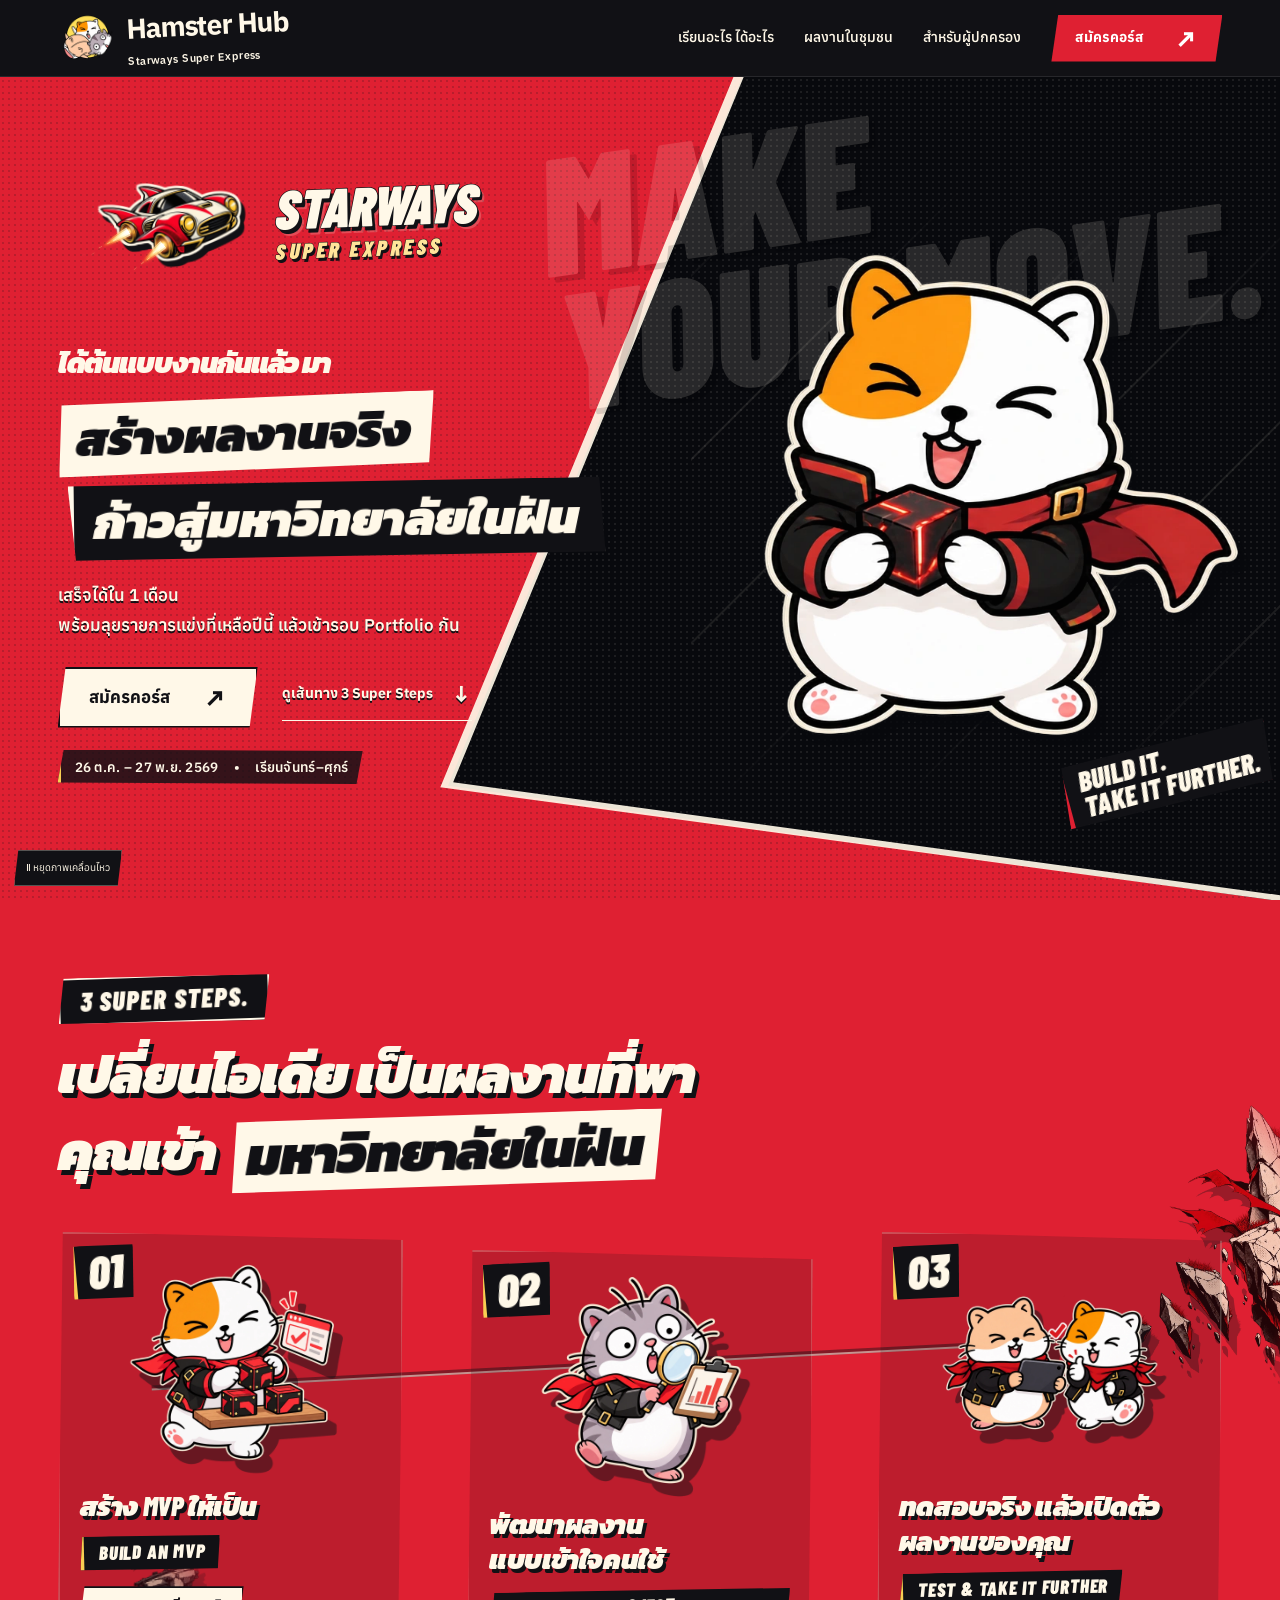
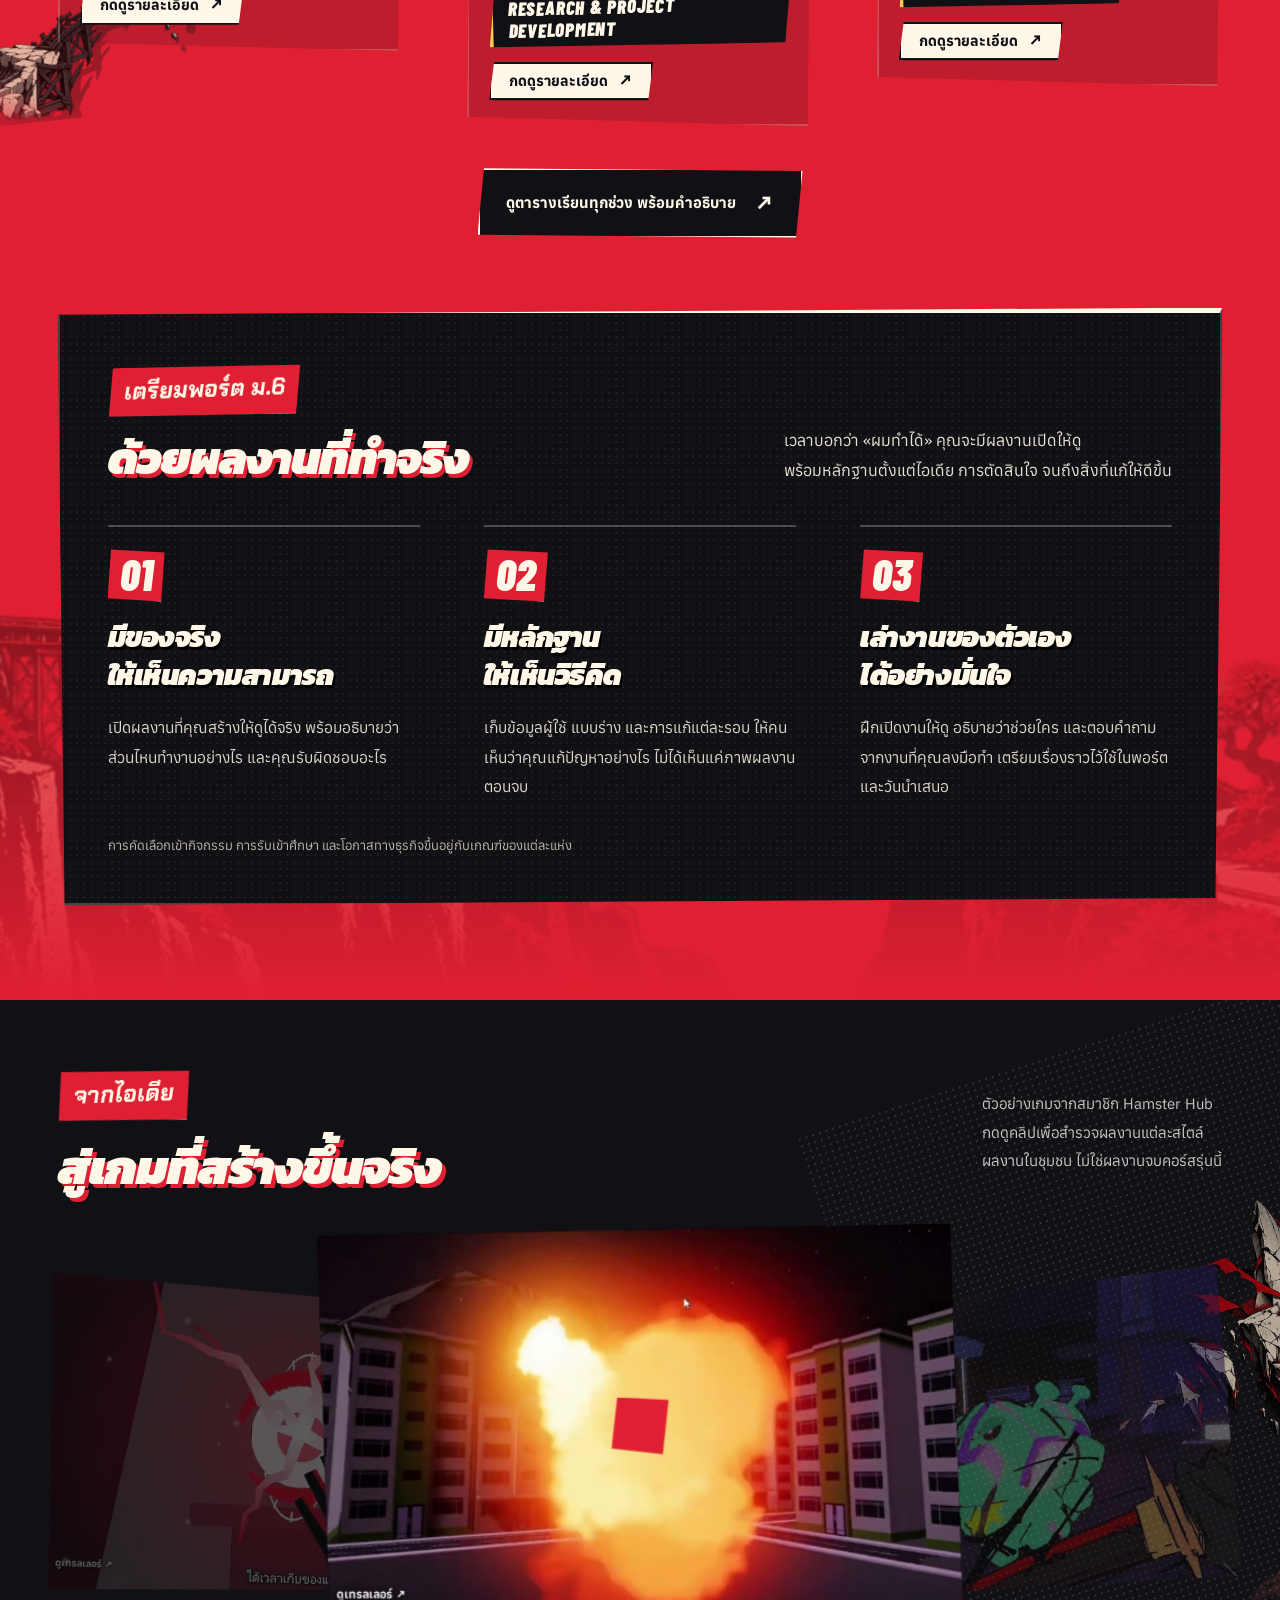
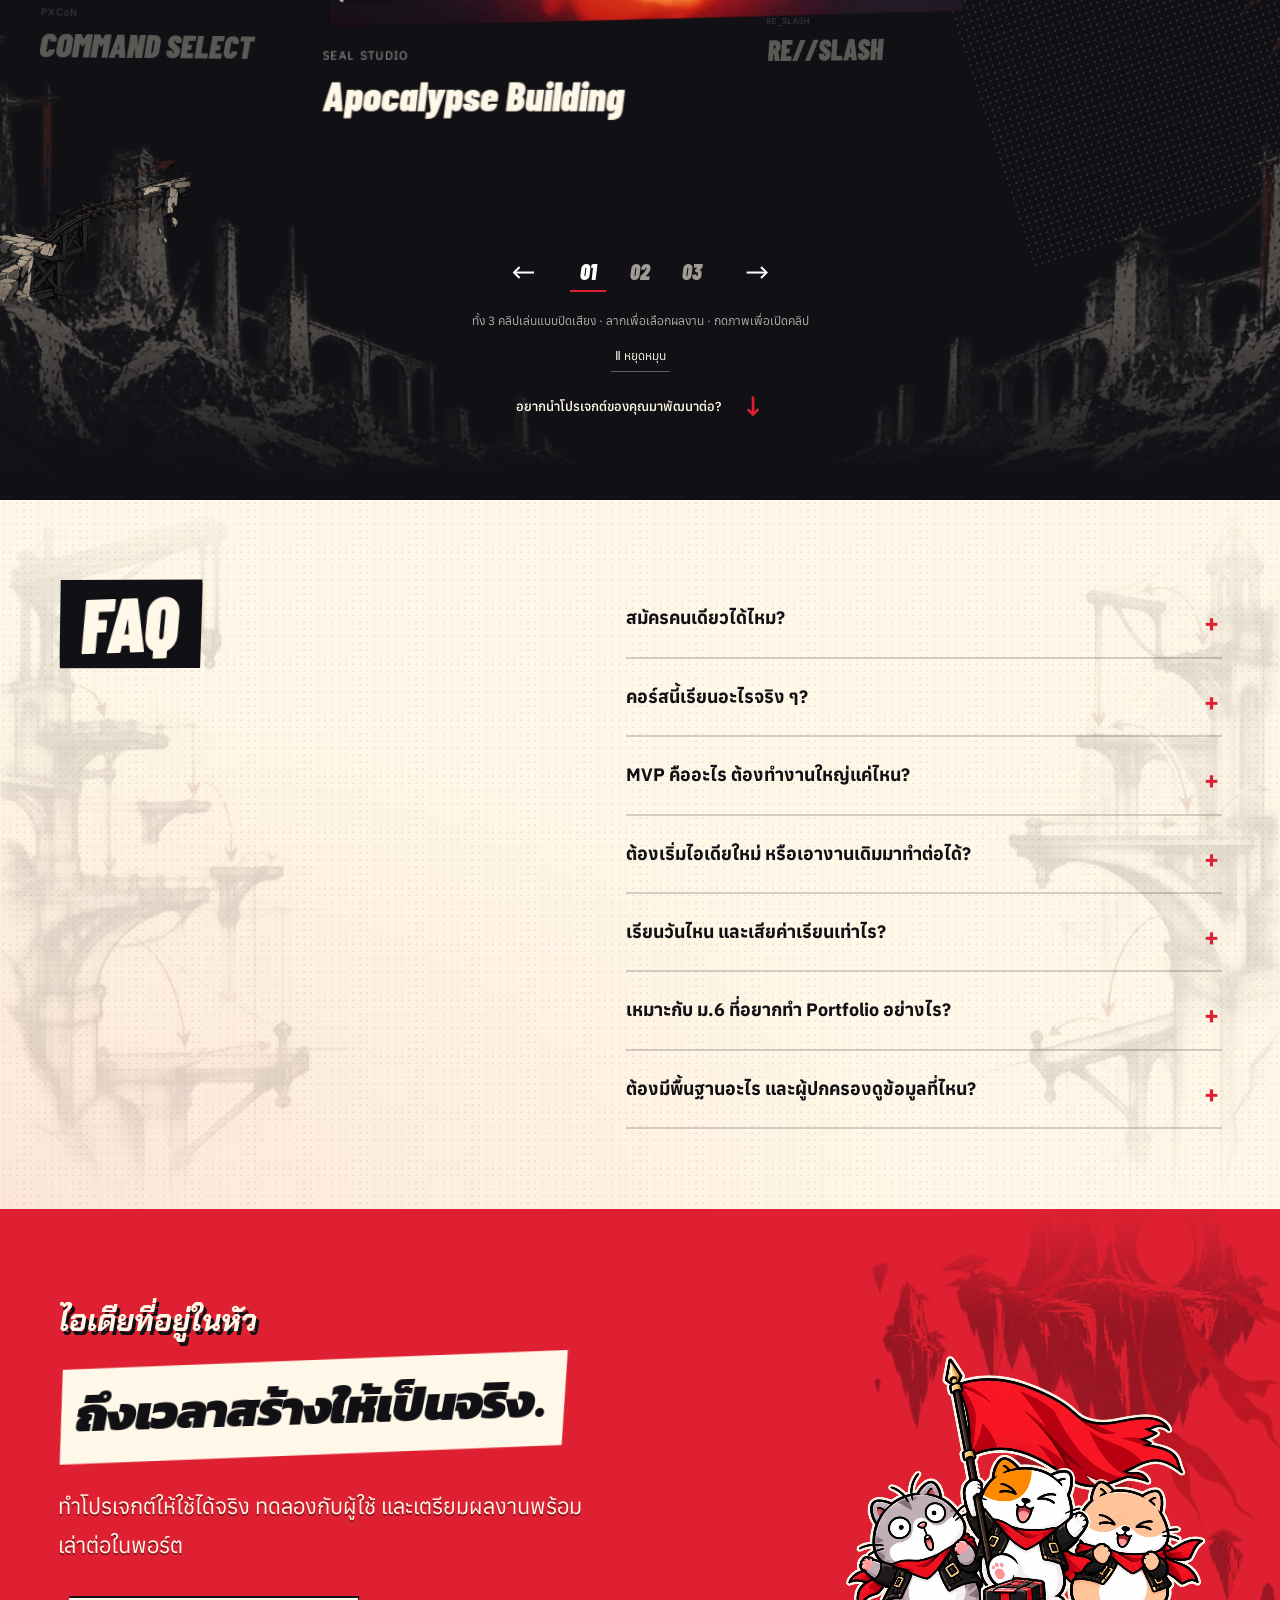
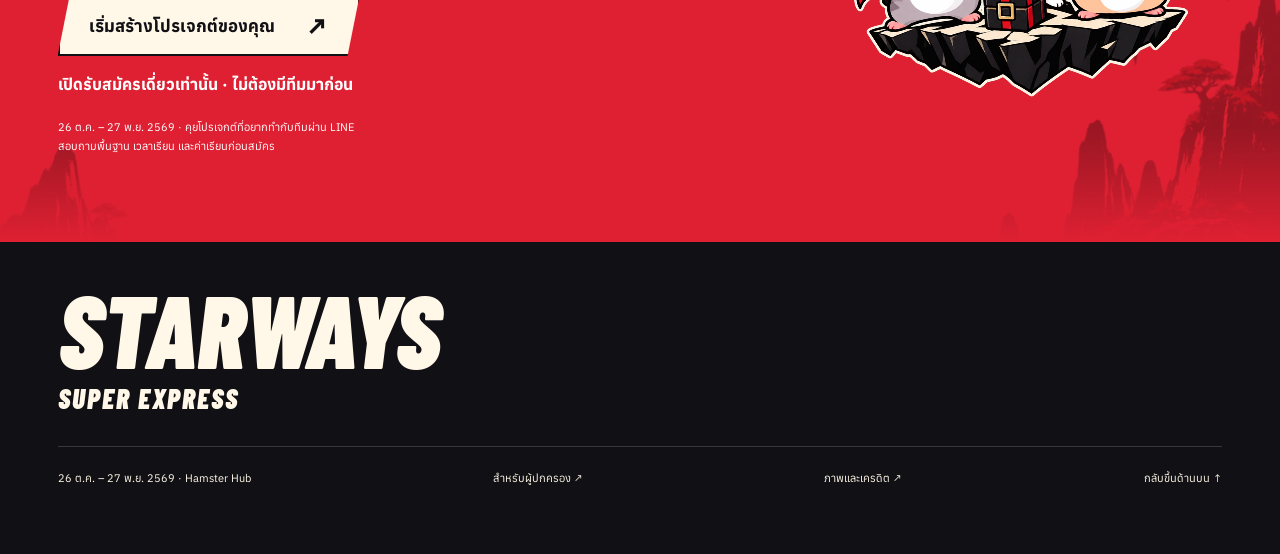
==== commit 045295a1: "Update Star_up price and messaging with individual enrollment for both courses" ====
--- a/index.html
+++ b/index.html
@@ -1 +1 @@
-<!doctype html><html lang="th"><head><meta charset="utf-8"><meta name="viewport" content="width=device-width,initial-scale=1"><meta name="theme-color" content="#df2032"><title>Starways Super Express — ทำโปรเจกต์ให้จบ และต่อยอดให้เป็น | Hamster Hub</title><meta name="description" content="Starways Super Express: 26 ต.ค. – 27 พ.ย. 2569 เรียนจันทร์–ศุกร์ ผ่าน 3 Super Steps จาก MVP สู่การพัฒนาซอฟต์แวร์ รับฟังผู้ใช้จริง และนำเสนอผลงาน โดย Hamster Hub"><link rel="icon" href="assets/rebellion/monsta.webp"><link rel="preload" href="assets/rebellion/Anuphan.ttf" as="font" type="font/ttf" crossorigin><link rel="preload" href="assets/rebellion/BarlowCondensed-BlackItalic.ttf" as="font" type="font/ttf" crossorigin><link rel="stylesheet" href="rebellion.css?v=12"><script src="app.js?v=20" defer></script><script src="gallery-orbit.js?v=21" defer></script><script src="rebellion.js?v=13" defer></script><link rel="stylesheet" href="chibi-v13.css?v=13"><script src="hero-action.js?v=20" defer></script><link rel="stylesheet" href="motion-v14.css?v=14"><script src="scene-motion.js?v=63" defer></script><link rel="stylesheet" href="polish-v15.css?v=15"><script src="depth-scene.js?v=15" defer></script><link rel="preload" href="assets/edge-v17/Kanit-BlackItalic.ttf" as="font" type="font/ttf" crossorigin><link rel="stylesheet" href="edge-v17.css?v=17"><script src="edge-v20.js?v=20" defer></script><link rel="stylesheet" href="seams-v18.css?v=18"><link rel="stylesheet" href="course-v19.css?v=19.1"><link rel="preload" href="assets/poster-v20/ChakraPetch-BoldItalic.ttf" as="font" type="font/ttf" crossorigin><link rel="stylesheet" href="poster-v20.css?v=20.1"><link rel="stylesheet" href="sales-v21.css?v=63"><link rel="stylesheet" href="heading-dimension.css?v=63"><link rel="stylesheet" href="super-steps-v64.css?v=64"><link rel="stylesheet" href="dark-hero-v65.css?v=65"><script src="hero-jet-v65.js?v=66" defer></script><link rel="stylesheet" href="hero-fixes-v66.css?v=66"><script src="hero-loop-v66.js?v=69" defer></script><link rel="stylesheet" href="hero-wordmark-v67.css?v=68"><link rel="preload" as="image" href="assets/mascots-v69/pose-1.webp"><link rel="preload" as="image" href="assets/mascots-v69/pose-2.webp"><link rel="stylesheet" href="closing-flag-v70.css?v=70"><script src="closing-flag-v70.js?v=70" defer></script></head><body><a class="skip" href="#main">ข้ามไปเนื้อหา</a><header class="site-header"><div class="wrap header-row"><a class="brand brand-hamster" href="index.html" aria-label="Hamster Hub — Starways Super Express หน้าหลัก"><img src="assets/super-steps-v64/hamsterhub-logo.webp" alt="โลโก้ Hamster Hub" width="58" height="58"><span class="brand-copy"><strong>Hamster Hub</strong><small>Starways Super Express</small></span></a><button class="menu-toggle" aria-controls="navigation" aria-expanded="false">เมนู <span class="menu-mark" aria-hidden="true"></span></button><nav id="navigation" aria-label="เมนูหลัก"><a href="index.html#journey">เรียนอะไร ได้อะไร</a><a href="index.html#showcase">ผลงานในชุมชน</a><a href="parents.html">สำหรับผู้ปกครอง</a><a class="button nav-enroll" href="index.html#start">สมัครคอร์ส <span aria-hidden="true">↗</span></a></nav></div><div class="reading-progress" aria-hidden="true"></div></header><main id="main"><section class="hero comic-scene" id="top"><div class="hero-ink" aria-hidden="true"><div class="hero-word">MAKE<br>YOUR MOVE.</div></div><div class="wrap hero-content"><div class="hero-copy"><div class="hero-course-mark" aria-label="Starways Super Express"><span class="jet-car" data-jet-car><canvas width="400" height="280" aria-hidden="true"></canvas><img class="flying-car-emblem" src="assets/dark-hero-v65/car-body.webp" alt="รถบินได้พร้อมแสงเครื่องยนต์" width="130" height="100"></span><span class="hero-course-wordmark"><strong>STARWAYS</strong><small>SUPER EXPRESS</small></span></div><h1><span class="poster-kicker prototype-kicker">ได้ต้นแบบงานกันแล้ว มา</span><span class="headline-stack"><span class="headline-cut">สร้างผลงานจริง</span><span class="headline-cut headline-cut--ink">ก้าวสู่มหาวิทยาลัยในฝัน</span></span></h1><p class="hero-desc">เสร็จได้ใน 1 เดือน<br>พร้อมลุยรายการแข่งที่เหลือปีนี้ แล้วเข้ารอบ Portfolio กัน</p><div class="hero-actions"><a class="button" href="#start">สมัครคอร์ส <span aria-hidden="true">↗</span></a><a class="text-link" href="#journey">ดูเส้นทาง 3 Super Steps <span aria-hidden="true">↓</span></a></div><p class="hero-facts">26 ต.ค. – 27 พ.ย. 2569 <i>•</i> เรียนจันทร์–ศุกร์</p></div><div class="hero-art" aria-label="ตัวละครหนูผู้สร้างโปรเจกต์"><div class="chibi-animation dark-chibi" data-dark-animation><img class="chibi-fallback" src="assets/mascots-v69/pose-0.webp" alt="หนูขาวปื้นส้มจาก Hamster Hub ในชุดดำแดง ยกโปรเจกต์คิวบ์" width="1300" height="1199" fetchpriority="high"></div><p class="art-scribble" aria-hidden="true">BUILD IT.<br>TAKE IT FURTHER.</p></div></div></section><section class="express-course comic-scene" id="journey" data-scroll-scene data-edge-scene><div class="edge-atmosphere" aria-hidden="true"><img class="edge-cutout edge-cutout--steel" src="assets/passage-v16/rail-fragment.webp" alt="" width="1400" height="933" loading="lazy"><img class="edge-cutout edge-cutout--stone" src="assets/motion-v14/rocks-right.webp" alt="" width="825" height="1100" loading="lazy"></div><div class="section-edge-layer" aria-hidden="true"><img class="section-edge section-edge--rail" src="assets/motion-v14/rocks-right.webp" alt="" width="1400" height="933" loading="eager"><img class="section-edge section-edge--rock" src="assets/motion-v14/rocks-left.webp" alt="" width="825" height="1100" loading="eager"></div><div class="scene-backdrop" aria-hidden="true"></div><div class="wrap"><div class="express-heading"><h2><span class="display-intro">3 SUPER STEPS.</span><span>เปลี่ยนไอเดีย เป็นผลงานที่พาคุณเข้า <em class="headline-cut headline-cut--inline">มหาวิทยาลัยในฝัน</em></span></h2></div><div class="express-timeline"><div class="route-progress" aria-hidden="true"><span></span></div><ol class="milestone-route"><li><a class="milestone-stop" href="curriculum.html#build" data-course-detail="build" aria-haspopup="dialog"><span class="milestone-fraction">01</span><span class="milestone-art"><img src="assets/mascots-v69/step-mvp.webp" alt="" width="320" height="320" loading="lazy"></span><h3>สร้าง MVP ให้เป็น</h3><span class="milestone-en">BUILD AN MVP</span><span class="milestone-cta">กดดูรายละเอียด <i aria-hidden="true">↗</i></span></a></li><li><a class="milestone-stop" href="curriculum.html#develop" data-course-detail="develop" aria-haspopup="dialog"><span class="milestone-fraction">02</span><span class="milestone-art"><img src="assets/mascots-v69/step-research.webp" alt="" width="320" height="320" loading="lazy"></span><h3>พัฒนาผลงาน<br>แบบเข้าใจคนใช้</h3><span class="milestone-en">RESEARCH &amp; PROJECT DEVELOPMENT</span><span class="milestone-cta">กดดูรายละเอียด <i aria-hidden="true">↗</i></span></a></li><li><a class="milestone-stop" href="curriculum.html#launch" data-course-detail="launch" aria-haspopup="dialog"><span class="milestone-fraction">03</span><span class="milestone-art"><img src="assets/mascots-v69/step-test.webp" alt="" width="320" height="320" loading="lazy"></span><h3>ทดสอบจริง แล้วเปิดตัว<br>ผลงานของคุณ</h3><span class="milestone-en">TEST & TAKE IT FURTHER</span><span class="milestone-cta">กดดูรายละเอียด <i aria-hidden="true">↗</i></span></a></li></ol></div><a class="curriculum-all text-link" href="curriculum.html">ดูตารางเรียนทุกช่วง พร้อมคำอธิบาย <span aria-hidden="true">↗</span></a><div class="express-life" id="opportunities"><div class="express-life-heading"><h2><span class="display-intro">เตรียมพอร์ต ม.6</span><span>ด้วยผลงานที่ทำจริง</span></h2><p>เวลาบอกว่า «ผมทำได้» คุณจะมีผลงานเปิดให้ดู<br>พร้อมหลักฐานตั้งแต่ไอเดีย การตัดสินใจ จนถึงสิ่งที่แก้ให้ดีขึ้น</p></div><div class="express-features"><article class="express-feature"><div><span class="opportunity-number" aria-hidden="true">01</span><h3>มีของจริง<br>ให้เห็นความสามารถ</h3><p>เปิดผลงานที่คุณสร้างให้ดูได้จริง พร้อมอธิบายว่าส่วนไหนทำงานอย่างไร และคุณรับผิดชอบอะไร</p></div></article><article class="express-feature"><div><span class="opportunity-number" aria-hidden="true">02</span><h3>มีหลักฐาน<br>ให้เห็นวิธีคิด</h3><p>เก็บข้อมูลผู้ใช้ แบบร่าง และการแก้แต่ละรอบ ให้คนเห็นว่าคุณแก้ปัญหาอย่างไร ไม่ได้เห็นแค่ภาพผลงานตอนจบ</p></div></article><article class="express-feature"><div><span class="opportunity-number" aria-hidden="true">03</span><h3>เล่างานของตัวเอง<br>ได้อย่างมั่นใจ</h3><p>ฝึกเปิดงานให้ดู อธิบายว่าช่วยใคร และตอบคำถามจากงานที่คุณลงมือทำ เตรียมเรื่องราวไว้ใช้ในพอร์ตและวันนำเสนอ</p></div></article></div><p class="opportunity-note">การคัดเลือกเข้ากิจกรรม การรับเข้าศึกษา และโอกาสทางธุรกิจขึ้นอยู่กับเกณฑ์ของแต่ละแห่ง</p></div></div></section><section class="showcase comic-scene" id="showcase"><div class="edge-atmosphere" aria-hidden="true"><img class="edge-cutout edge-cutout--steel" src="assets/passage-v16/rail-fragment.webp" alt="" width="1400" height="933" loading="lazy"><img class="edge-cutout edge-cutout--stone" src="assets/motion-v14/rocks-right.webp" alt="" width="825" height="1100" loading="lazy"></div><div class="scene-backdrop" aria-hidden="true"></div><div class="wrap"><div class="showcase-heading"><h2><span class="display-intro">จากไอเดีย</span><span>สู่เกมที่สร้างขึ้นจริง</span></h2><p>ตัวอย่างเกมจากสมาชิก Hamster Hub<br>กดดูคลิปเพื่อสำรวจผลงานแต่ละสไตล์<br>ผลงานในชุมชน ไม่ใช่ผลงานจบคอร์สรุ่นนี้</p></div><div class="work-gallery" role="region" aria-roledescription="แกลเลอรีผลงาน" aria-label="ผลงานเกมจากสมาชิก Hamster Hub"><div class="gallery-stage" tabindex="0" aria-label="ลากซ้ายหรือขวา หรือใช้ปุ่มลูกศรเพื่อเลือกผลงาน"><article class="gallery-item" data-name="Apocalypse Building" data-active="true" style="--position:0;--depth:60;--scale:1;--opacity:1;--brightness:1"><a class="project-media" href="https://www.youtube.com/watch?v=RZhOiGRcjcY" target="_blank" rel="noopener" data-video="RZhOiGRcjcY" data-title="Apocalypse Building" aria-label="ดูเทรลเลอร์ Apocalypse Building"><img src="assets/showcase/apocalypse-wide.jpg" width="1280" height="720" alt="ภาพเกม Apocalypse Building จากคลิปของ SEAL STUDIO" loading="lazy" draggable="false"><span class="play" aria-hidden="true">▶</span><span class="watch-label">ดูเทรลเลอร์ ↗</span></a><div class="project-caption"><p class="project-credit">SEAL STUDIO</p><h3>Apocalypse Building</h3></div></article><article class="gallery-item" data-name="RE//SLASH" data-active="false" style="--position:1;--depth:-80;--scale:0.8;--opacity:0.65;--brightness:0.7"><a class="project-media" href="https://www.youtube.com/watch?v=LhUO186ZWG8" target="_blank" rel="noopener" data-video="LhUO186ZWG8" data-title="RE//SLASH" aria-label="ดูเทรลเลอร์ RE//SLASH"><img src="assets/showcase/reslash-wide.jpg" width="1280" height="720" alt="ภาพเกม RE//SLASH จากคลิปของ RE_SLASH" loading="lazy" draggable="false"><span class="play" aria-hidden="true">▶</span><span class="watch-label">ดูเทรลเลอร์ ↗</span></a><div class="project-caption"><p class="project-credit">RE_SLASH</p><h3>RE//SLASH</h3></div></article><article class="gallery-item" data-name="COMMAND SELECT" data-active="false" style="--position:-1;--depth:-80;--scale:0.8;--opacity:0.65;--brightness:0.7"><a class="project-media" href="https://www.youtube.com/watch?v=DtIPdelMho0" target="_blank" rel="noopener" data-video="DtIPdelMho0" data-title="COMMAND SELECT" aria-label="ดูเทรลเลอร์ COMMAND SELECT"><img src="assets/showcase/command-wide.jpg" width="1280" height="720" alt="ภาพเกม COMMAND SELECT จากคลิปของ PXCoN" loading="lazy" draggable="false"><span class="play" aria-hidden="true">▶</span><span class="watch-label">ดูเทรลเลอร์ ↗</span></a><div class="project-caption"><p class="project-credit">PXCoN</p><h3>COMMAND SELECT</h3></div></article></div><div class="gallery-controls"><button class="gallery-arrow" type="button" data-gallery-prev aria-label="ผลงานก่อนหน้า">←</button><div class="gallery-picks"><button type="button" data-gallery-pick="0" aria-pressed="true" aria-label="เลือก Apocalypse Building">01</button><button type="button" data-gallery-pick="1" aria-pressed="false" aria-label="เลือก RE//SLASH">02</button><button type="button" data-gallery-pick="2" aria-pressed="false" aria-label="เลือก COMMAND SELECT">03</button></div><button class="gallery-arrow" type="button" data-gallery-next aria-label="ผลงานถัดไป">→</button></div><p class="gallery-help">ทั้ง 3 คลิปเล่นแบบปิดเสียง · ลากเพื่อเลือกผลงาน · กดภาพเพื่อเปิดคลิป</p><button type="button" class="gallery-auto" data-gallery-auto aria-pressed="true">Ⅱ หยุดหมุน</button><p class="sr-only" data-gallery-status aria-live="polite" aria-atomic="true"></p></div><a class="chapter-next" href="#start">อยากนำโปรเจกต์ของคุณมาพัฒนาต่อ? <span aria-hidden="true">↓</span></a></div></section><section class="questions comic-scene" id="questions"><div class="scene-backdrop" aria-hidden="true"></div><div class="wrap questions-grid"><h2>FAQ</h2><div class="faq"><details><summary>คอร์สนี้เรียนอะไรจริง ๆ?</summary><p>เริ่มจากทำ MVP หรือผลงานรุ่นแรกที่ใช้งานได้ ต่อด้วยการวิเคราะห์ตลาด กระบวนการพัฒนาซอฟต์แวร์ การนำเสนอ การต่อยอดแบบ Startup และการใช้งานจริงโดยผู้ใช้ ก่อนนำเสนอผลงานปลายคอร์ส <a href="curriculum.html">ดูแต่ละช่วงพร้อมคำอธิบาย ↗</a></p></details><details><summary>MVP คืออะไร ต้องทำงานใหญ่แค่ไหน?</summary><p>MVP คือผลงานรุ่นแรกที่มีส่วนสำคัญพอให้ใช้งานและสาธิตแนวคิดได้ จุดเริ่มต้นคือทำสิ่งจำเป็นให้จบก่อน แล้วจึงพัฒนาต่อจากข้อมูลที่ได้</p></details><details><summary>ต้องเริ่มไอเดียใหม่ หรือเอางานเดิมมาทำต่อได้?</summary><p>นำงานจากกิจกรรมก่อนหน้ามาพัฒนาต่อให้จบได้ คุยกับทีมเรื่องโปรเจกต์ที่มีและพื้นฐานของคุณ เพื่อวางเป้าหมายที่เหมาะสมก่อนสมัคร</p></details><details><summary>เรียนวันไหน และเสียค่าเรียนเท่าไร?</summary><p>รอบนี้อยู่ระหว่าง 26 ต.ค. – 27 พ.ย. 2569 ระบุเรียนจันทร์–ศุกร์ ช่วง Research &amp; Project Development เรียนวันที่ 1–13 พ.ย. สอบถามทีมเพื่อยืนยันเวลาเรียนรายวัน รูปแบบการเรียน ค่าเรียน และอุปกรณ์ก่อนสมัคร</p></details><details><summary>เหมาะกับ ม.6 ที่อยากทำ Portfolio อย่างไร?</summary><p>ได้ฝึกสร้างผลงาน อธิบายวิธีคิด แสดงสิ่งที่ปรับจากความคิดเห็น และนำเสนองาน สิ่งเหล่านี้นำไปประกอบเรื่องราวใน Portfolio ได้ แต่การสมัครและการคัดเลือกต้องดูเกณฑ์ของแต่ละโอกาส</p></details><details><summary>ต้องมีพื้นฐานอะไร และผู้ปกครองดูข้อมูลที่ไหน?</summary><p>แจ้งทีมว่ามีพื้นฐานด้านไหน เคยทำอะไร และอยากพัฒนาอะไร เพื่อให้ทีมประเมินความเหมาะสมและขอบเขตงานก่อนสมัคร <a href="parents.html">อ่านข้อมูลสำหรับผู้ปกครอง ↗</a></p></details></div></div></section><section class="closing comic-scene" id="start" data-scroll-scene><div class="scene-backdrop" aria-hidden="true"></div><div class="wrap closing-grid"><div><h2><span class="display-intro">ไอเดียที่อยู่ในหัว</span><span class="headline-cut">ถึงเวลาสร้างให้เป็นจริง.</span></h2><p class="lead">ทำโปรเจกต์ให้ใช้ได้จริง ทดลองกับผู้ใช้ และเตรียมผลงานพร้อมเล่าต่อในพอร์ต</p><a class="button" href="https://page.line.me/jkm4247u?openQrModal=true" target="_blank" rel="noopener">เริ่มสร้างโปรเจกต์ของคุณ <span aria-hidden="true">↗</span></a><p class="contact-note">26 ต.ค. – 27 พ.ย. 2569 · คุยโปรเจกต์ที่อยากทำกับทีมผ่าน LINE<br>สอบถามพื้นฐาน เวลาเรียน และค่าเรียนก่อนสมัคร</p></div><div class="closing-composition"><img class="closing-art" src="assets/mascots-v69/closing.webp" alt="หนู Hamster Hub ทั้งสามตัวยืนพร้อมผลงานและธงบนแท่นหิน" width="1100" height="1005" loading="lazy"></div></div></section></main><footer class="site-footer"><div class="wrap"><a class="footer-wordmark" href="index.html">STARWAYS<span>SUPER EXPRESS</span></a><div class="footer-meta"><span>26 ต.ค. – 27 พ.ย. 2569 · Hamster Hub</span><a href="parents.html">สำหรับผู้ปกครอง ↗</a><a href="credits.html">ภาพและเครดิต ↗</a><a href="#main">กลับขึ้นด้านบน ↑</a></div></div></footer><dialog id="video-dialog" class="video-dialog" aria-labelledby="video-title"><div class="video-dialog-heading"><h2 id="video-title">ตัวอย่างเกม</h2><button type="button" data-close-video aria-label="ปิดคลิป">ปิด ×</button></div><div id="video-player" class="video-player"></div><p>หากคลิปไม่เล่น <a id="video-fallback" href="https://www.youtube.com" target="_blank" rel="noopener">เปิดดูบน YouTube ↗</a></p></dialog><template id="detail-build" data-detail-title="สร้าง MVP ให้เป็น" data-detail-position="Super Step 1 / 3 · 26–30 ต.ค."><p class="detail-intro">จบช่วงแรกพร้อม MVP ที่เปิดให้เห็นได้ว่าไอเดียของคุณทำงานอย่างไร</p><article class="learning-period" id="mvp"><p class="period-date">26–30 ต.ค. · <span lang="en">MVP</span></p><h3>ทำผลงานรุ่นแรกให้ใช้งานได้</h3><dl class="learning-outcomes"><div><dt>เรียนอะไร</dt><dd>เลือกสิ่งสำคัญที่สุดที่ผลงานต้องทำได้ แล้วทำส่วนนั้นให้จบก่อน</dd></div><div><dt>ลงมือทำ</dt><dd>ลดขอบเขตงานให้พอสร้างและสาธิตได้ ไม่รอให้ทุกฟีเจอร์สมบูรณ์</dd></div><div><dt>สิ่งที่นำมาแสดงได้</dt><dd>ผลงานรุ่นแรกสำหรับสาธิตแนวคิด</dd></div></dl></article></template><template id="detail-develop" data-detail-title="พัฒนาผลงานแบบเข้าใจคนใช้" data-detail-position="Super Step 2 / 3 · 1–13 พ.ย."><p class="detail-intro">ค้นหาความต้องการของผู้ใช้ เลือกสิ่งสำคัญมาพัฒนา แล้วนำเสนอว่าผลงานช่วยเขาอย่างไร</p><article class="learning-period" id="market"><span id="engineering" aria-hidden="true"></span><span id="presentation" aria-hidden="true"></span><p class="period-date">1–13 พ.ย. · <span lang="en">Research &amp; Project Development</span></p><h3>พัฒนาผลงานแบบเข้าใจคนใช้</h3><dl class="learning-outcomes"><div><dt>เรียนอะไร</dt><dd>ศึกษาคนที่จะใช้ผลงาน ค้นหาปัญหาที่เขาต้องการให้แก้ แล้ววางแผนพัฒนาโปรเจกต์</dd></div><div><dt>ลงมือทำ</dt><dd>นำข้อมูลผู้ใช้มาเลือกสิ่งสำคัญ ใช้ AI ช่วยพัฒนางานอย่างมีขั้นตอน และฝึกนำเสนอว่าผลงานช่วยเขาอย่างไร</dd></div><div><dt>สิ่งที่นำมาแสดงได้</dt><dd>ผลงานที่พัฒนาจาก MVP พร้อมข้อมูลผู้ใช้และการนำเสนอโปรเจกต์</dd></div></dl></article></template><template id="detail-launch" data-detail-title="พิสูจน์ด้วยผู้ใช้จริง พร้อมเปิดตัวผลงาน" data-detail-position="Super Step 3 / 3 · 16–27 พ.ย."><p class="detail-intro">รับฟังผู้ใช้จริง แก้จุดติดขัด และเตรียมผลงานพร้อมเรื่องราวสำหรับวันนำเสนอ</p><article class="learning-period" id="startup"><p class="period-date">16–20 พ.ย. · <span lang="en">Startup Process</span></p><h3>มองผลงานให้เป็นผลิตภัณฑ์</h3><dl class="learning-outcomes"><div><dt>เรียนอะไร</dt><dd>ออกแบบประสบการณ์ใช้งานและคุณค่าที่ทำให้คนอยากใช้ผลงาน</dd></div><div><dt>ลงมือทำ</dt><dd>ขัดเกลาผลงานและฝึกอธิบายคุณค่าที่แตกต่างในมุมธุรกิจ</dd></div><div><dt>สิ่งที่นำมาแสดงได้</dt><dd>ผลงานที่ขัดเกลาประสบการณ์ใช้งาน พร้อมแนวทางนำเสนอคุณค่า</dd></div></dl></article><article class="learning-period" id="feedback"><p class="period-date">23–25 พ.ย. · <span lang="en">User Acceptance Test & Feedback</span></p><h3>รับฟังผู้ใช้จริง แล้วแก้จุดที่ขวางการใช้งาน</h3><dl class="learning-outcomes"><div><dt>เรียนอะไร</dt><dd>ดูว่าคนที่ตั้งใจทำให้สามารถใช้งานได้ตามเป้าหมายหรือไม่</dd></div><div><dt>ลงมือทำ</dt><dd>ให้ผู้ใช้ใช้งานจริง เก็บสิ่งที่ติดขัด และนำความคิดเห็นกลับมาปรับปรุง</dd></div><div><dt>สิ่งที่นำมาแสดงได้</dt><dd>ข้อค้นพบจากผู้ใช้และงานที่ปรับจากความคิดเห็น</dd></div></dl></article><article class="learning-period" id="final"><p class="period-date">26–27 พ.ย. · <span lang="en">Final Presentation</span></p><h3>เปิดผลงานให้เห็นคุณค่า พร้อมเล่าพัฒนาการของคุณ</h3><dl class="learning-outcomes"><div><dt>เรียนอะไร</dt><dd>เล่าความเปลี่ยนแปลงของงานด้วยสิ่งที่ลงมือทำจริง</dd></div><div><dt>ลงมือทำ</dt><dd>สาธิตผลงาน พร้อมอธิบายปัญหา วิธีแก้ และสิ่งที่เรียนรู้จากผู้ใช้</dd></div><div><dt>สิ่งที่นำมาแสดงได้</dt><dd>ผลงานปลายคอร์สและเรื่องราวการพัฒนาที่นำไปเล่าต่อได้</dd></div></dl></article></template><dialog class="course-dialog" id="course-dialog" aria-labelledby="course-detail-title"><div class="course-dialog-top"><span id="course-detail-position"></span><button type="button" data-close-course aria-label="ปิดรายละเอียด">ปิด ×</button></div><h2 id="course-detail-title"></h2><div id="course-detail-body"></div><nav class="course-detail-nav" aria-label="เปลี่ยน Super Step"><button type="button" data-prev-course>← ก่อนหน้า</button><a href="curriculum.html" id="course-detail-link">เปิดหน้าเต็ม ↗</a><button type="button" data-next-course>ถัดไป →</button></nav></dialog><script src="curriculum.js?v=19" defer></script><script src="showcase-video-v20.js?v=21.1" defer></script><button class="motion-toggle" type="button" data-motion-toggle aria-pressed="false">Ⅱ หยุดภาพเคลื่อนไหว</button></body></html>+<!doctype html><html lang="th"><head><meta charset="utf-8"><meta name="viewport" content="width=device-width,initial-scale=1"><meta name="theme-color" content="#df2032"><title>Starways Super Express — ทำโปรเจกต์ให้จบ และต่อยอดให้เป็น | Hamster Hub</title><meta name="description" content="Starways Super Express: 26 ต.ค. – 27 พ.ย. 2569 เรียนจันทร์–ศุกร์ ผ่าน 3 Super Steps จาก MVP สู่การพัฒนาซอฟต์แวร์ รับฟังผู้ใช้จริง และนำเสนอผลงาน โดย Hamster Hub"><link rel="icon" href="assets/rebellion/monsta.webp"><link rel="preload" href="assets/rebellion/Anuphan.ttf" as="font" type="font/ttf" crossorigin><link rel="preload" href="assets/rebellion/BarlowCondensed-BlackItalic.ttf" as="font" type="font/ttf" crossorigin><link rel="stylesheet" href="rebellion.css?v=12"><script src="app.js?v=20" defer></script><script src="gallery-orbit.js?v=21" defer></script><script src="rebellion.js?v=13" defer></script><link rel="stylesheet" href="chibi-v13.css?v=13"><script src="hero-action.js?v=20" defer></script><link rel="stylesheet" href="motion-v14.css?v=14"><script src="scene-motion.js?v=63" defer></script><link rel="stylesheet" href="polish-v15.css?v=15"><script src="depth-scene.js?v=15" defer></script><link rel="preload" href="assets/edge-v17/Kanit-BlackItalic.ttf" as="font" type="font/ttf" crossorigin><link rel="stylesheet" href="edge-v17.css?v=17"><script src="edge-v20.js?v=20" defer></script><link rel="stylesheet" href="seams-v18.css?v=18"><link rel="stylesheet" href="course-v19.css?v=19.1"><link rel="preload" href="assets/poster-v20/ChakraPetch-BoldItalic.ttf" as="font" type="font/ttf" crossorigin><link rel="stylesheet" href="poster-v20.css?v=20.1"><link rel="stylesheet" href="sales-v21.css?v=63"><link rel="stylesheet" href="heading-dimension.css?v=63"><link rel="stylesheet" href="super-steps-v64.css?v=64"><link rel="stylesheet" href="dark-hero-v65.css?v=65"><script src="hero-jet-v65.js?v=66" defer></script><link rel="stylesheet" href="hero-fixes-v66.css?v=66"><script src="hero-loop-v66.js?v=69" defer></script><link rel="stylesheet" href="hero-wordmark-v67.css?v=68"><link rel="preload" as="image" href="assets/mascots-v69/pose-1.webp"><link rel="preload" as="image" href="assets/mascots-v69/pose-2.webp"><link rel="stylesheet" href="closing-flag-v70.css?v=70"><script src="closing-flag-v70.js?v=70" defer></script></head><body><a class="skip" href="#main">ข้ามไปเนื้อหา</a><header class="site-header"><div class="wrap header-row"><a class="brand brand-hamster" href="index.html" aria-label="Hamster Hub — Starways Super Express หน้าหลัก"><img src="assets/super-steps-v64/hamsterhub-logo.webp" alt="โลโก้ Hamster Hub" width="58" height="58"><span class="brand-copy"><strong>Hamster Hub</strong><small>Starways Super Express</small></span></a><button class="menu-toggle" aria-controls="navigation" aria-expanded="false">เมนู <span class="menu-mark" aria-hidden="true"></span></button><nav id="navigation" aria-label="เมนูหลัก"><a href="index.html#journey">เรียนอะไร ได้อะไร</a><a href="index.html#showcase">ผลงานในชุมชน</a><a href="parents.html">สำหรับผู้ปกครอง</a><a class="button nav-enroll" href="index.html#start">สมัครคอร์ส <span aria-hidden="true">↗</span></a></nav></div><div class="reading-progress" aria-hidden="true"></div></header><main id="main"><section class="hero comic-scene" id="top"><div class="hero-ink" aria-hidden="true"><div class="hero-word">MAKE<br>YOUR MOVE.</div></div><div class="wrap hero-content"><div class="hero-copy"><div class="hero-course-mark" aria-label="Starways Super Express"><span class="jet-car" data-jet-car><canvas width="400" height="280" aria-hidden="true"></canvas><img class="flying-car-emblem" src="assets/dark-hero-v65/car-body.webp" alt="รถบินได้พร้อมแสงเครื่องยนต์" width="130" height="100"></span><span class="hero-course-wordmark"><strong>STARWAYS</strong><small>SUPER EXPRESS</small></span></div><h1><span class="poster-kicker prototype-kicker">ได้ต้นแบบงานกันแล้ว มา</span><span class="headline-stack"><span class="headline-cut">สร้างผลงานจริง</span><span class="headline-cut headline-cut--ink">ก้าวสู่มหาวิทยาลัยในฝัน</span></span></h1><p class="hero-desc">เสร็จได้ใน 1 เดือน<br>พร้อมลุยรายการแข่งที่เหลือปีนี้ แล้วเข้ารอบ Portfolio กัน</p><div class="hero-actions"><a class="button" href="#start">สมัครคอร์ส <span aria-hidden="true">↗</span></a><a class="text-link" href="#journey">ดูเส้นทาง 3 Super Steps <span aria-hidden="true">↓</span></a></div><p class="hero-facts">26 ต.ค. – 27 พ.ย. 2569 <i>•</i> เรียนจันทร์–ศุกร์</p></div><div class="hero-art" aria-label="ตัวละครหนูผู้สร้างโปรเจกต์"><div class="chibi-animation dark-chibi" data-dark-animation><img class="chibi-fallback" src="assets/mascots-v69/pose-0.webp" alt="หนูขาวปื้นส้มจาก Hamster Hub ในชุดดำแดง ยกโปรเจกต์คิวบ์" width="1300" height="1199" fetchpriority="high"></div><p class="art-scribble" aria-hidden="true">BUILD IT.<br>TAKE IT FURTHER.</p></div></div></section><section class="express-course comic-scene" id="journey" data-scroll-scene data-edge-scene><div class="edge-atmosphere" aria-hidden="true"><img class="edge-cutout edge-cutout--steel" src="assets/passage-v16/rail-fragment.webp" alt="" width="1400" height="933" loading="lazy"><img class="edge-cutout edge-cutout--stone" src="assets/motion-v14/rocks-right.webp" alt="" width="825" height="1100" loading="lazy"></div><div class="section-edge-layer" aria-hidden="true"><img class="section-edge section-edge--rail" src="assets/motion-v14/rocks-right.webp" alt="" width="1400" height="933" loading="eager"><img class="section-edge section-edge--rock" src="assets/motion-v14/rocks-left.webp" alt="" width="825" height="1100" loading="eager"></div><div class="scene-backdrop" aria-hidden="true"></div><div class="wrap"><div class="express-heading"><h2><span class="display-intro">3 SUPER STEPS.</span><span>เปลี่ยนไอเดีย เป็นผลงานที่พาคุณเข้า <em class="headline-cut headline-cut--inline">มหาวิทยาลัยในฝัน</em></span></h2></div><div class="express-timeline"><div class="route-progress" aria-hidden="true"><span></span></div><ol class="milestone-route"><li><a class="milestone-stop" href="curriculum.html#build" data-course-detail="build" aria-haspopup="dialog"><span class="milestone-fraction">01</span><span class="milestone-art"><img src="assets/mascots-v69/step-mvp.webp" alt="" width="320" height="320" loading="lazy"></span><h3>สร้าง MVP ให้เป็น</h3><span class="milestone-en">BUILD AN MVP</span><span class="milestone-cta">กดดูรายละเอียด <i aria-hidden="true">↗</i></span></a></li><li><a class="milestone-stop" href="curriculum.html#develop" data-course-detail="develop" aria-haspopup="dialog"><span class="milestone-fraction">02</span><span class="milestone-art"><img src="assets/mascots-v69/step-research.webp" alt="" width="320" height="320" loading="lazy"></span><h3>พัฒนาผลงาน<br>แบบเข้าใจคนใช้</h3><span class="milestone-en">RESEARCH &amp; PROJECT DEVELOPMENT</span><span class="milestone-cta">กดดูรายละเอียด <i aria-hidden="true">↗</i></span></a></li><li><a class="milestone-stop" href="curriculum.html#launch" data-course-detail="launch" aria-haspopup="dialog"><span class="milestone-fraction">03</span><span class="milestone-art"><img src="assets/mascots-v69/step-test.webp" alt="" width="320" height="320" loading="lazy"></span><h3>ทดสอบจริง แล้วเปิดตัว<br>ผลงานของคุณ</h3><span class="milestone-en">TEST & TAKE IT FURTHER</span><span class="milestone-cta">กดดูรายละเอียด <i aria-hidden="true">↗</i></span></a></li></ol></div><a class="curriculum-all text-link" href="curriculum.html">ดูตารางเรียนทุกช่วง พร้อมคำอธิบาย <span aria-hidden="true">↗</span></a><div class="express-life" id="opportunities"><div class="express-life-heading"><h2><span class="display-intro">เตรียมพอร์ต ม.6</span><span>ด้วยผลงานที่ทำจริง</span></h2><p>เวลาบอกว่า «ผมทำได้» คุณจะมีผลงานเปิดให้ดู<br>พร้อมหลักฐานตั้งแต่ไอเดีย การตัดสินใจ จนถึงสิ่งที่แก้ให้ดีขึ้น</p></div><div class="express-features"><article class="express-feature"><div><span class="opportunity-number" aria-hidden="true">01</span><h3>มีของจริง<br>ให้เห็นความสามารถ</h3><p>เปิดผลงานที่คุณสร้างให้ดูได้จริง พร้อมอธิบายว่าส่วนไหนทำงานอย่างไร และคุณรับผิดชอบอะไร</p></div></article><article class="express-feature"><div><span class="opportunity-number" aria-hidden="true">02</span><h3>มีหลักฐาน<br>ให้เห็นวิธีคิด</h3><p>เก็บข้อมูลผู้ใช้ แบบร่าง และการแก้แต่ละรอบ ให้คนเห็นว่าคุณแก้ปัญหาอย่างไร ไม่ได้เห็นแค่ภาพผลงานตอนจบ</p></div></article><article class="express-feature"><div><span class="opportunity-number" aria-hidden="true">03</span><h3>เล่างานของตัวเอง<br>ได้อย่างมั่นใจ</h3><p>ฝึกเปิดงานให้ดู อธิบายว่าช่วยใคร และตอบคำถามจากงานที่คุณลงมือทำ เตรียมเรื่องราวไว้ใช้ในพอร์ตและวันนำเสนอ</p></div></article></div><p class="opportunity-note">การคัดเลือกเข้ากิจกรรม การรับเข้าศึกษา และโอกาสทางธุรกิจขึ้นอยู่กับเกณฑ์ของแต่ละแห่ง</p></div></div></section><section class="showcase comic-scene" id="showcase"><div class="edge-atmosphere" aria-hidden="true"><img class="edge-cutout edge-cutout--steel" src="assets/passage-v16/rail-fragment.webp" alt="" width="1400" height="933" loading="lazy"><img class="edge-cutout edge-cutout--stone" src="assets/motion-v14/rocks-right.webp" alt="" width="825" height="1100" loading="lazy"></div><div class="scene-backdrop" aria-hidden="true"></div><div class="wrap"><div class="showcase-heading"><h2><span class="display-intro">จากไอเดีย</span><span>สู่เกมที่สร้างขึ้นจริง</span></h2><p>ตัวอย่างเกมจากสมาชิก Hamster Hub<br>กดดูคลิปเพื่อสำรวจผลงานแต่ละสไตล์<br>ผลงานในชุมชน ไม่ใช่ผลงานจบคอร์สรุ่นนี้</p></div><div class="work-gallery" role="region" aria-roledescription="แกลเลอรีผลงาน" aria-label="ผลงานเกมจากสมาชิก Hamster Hub"><div class="gallery-stage" tabindex="0" aria-label="ลากซ้ายหรือขวา หรือใช้ปุ่มลูกศรเพื่อเลือกผลงาน"><article class="gallery-item" data-name="Apocalypse Building" data-active="true" style="--position:0;--depth:60;--scale:1;--opacity:1;--brightness:1"><a class="project-media" href="https://www.youtube.com/watch?v=RZhOiGRcjcY" target="_blank" rel="noopener" data-video="RZhOiGRcjcY" data-title="Apocalypse Building" aria-label="ดูเทรลเลอร์ Apocalypse Building"><img src="assets/showcase/apocalypse-wide.jpg" width="1280" height="720" alt="ภาพเกม Apocalypse Building จากคลิปของ SEAL STUDIO" loading="lazy" draggable="false"><span class="play" aria-hidden="true">▶</span><span class="watch-label">ดูเทรลเลอร์ ↗</span></a><div class="project-caption"><p class="project-credit">SEAL STUDIO</p><h3>Apocalypse Building</h3></div></article><article class="gallery-item" data-name="RE//SLASH" data-active="false" style="--position:1;--depth:-80;--scale:0.8;--opacity:0.65;--brightness:0.7"><a class="project-media" href="https://www.youtube.com/watch?v=LhUO186ZWG8" target="_blank" rel="noopener" data-video="LhUO186ZWG8" data-title="RE//SLASH" aria-label="ดูเทรลเลอร์ RE//SLASH"><img src="assets/showcase/reslash-wide.jpg" width="1280" height="720" alt="ภาพเกม RE//SLASH จากคลิปของ RE_SLASH" loading="lazy" draggable="false"><span class="play" aria-hidden="true">▶</span><span class="watch-label">ดูเทรลเลอร์ ↗</span></a><div class="project-caption"><p class="project-credit">RE_SLASH</p><h3>RE//SLASH</h3></div></article><article class="gallery-item" data-name="COMMAND SELECT" data-active="false" style="--position:-1;--depth:-80;--scale:0.8;--opacity:0.65;--brightness:0.7"><a class="project-media" href="https://www.youtube.com/watch?v=DtIPdelMho0" target="_blank" rel="noopener" data-video="DtIPdelMho0" data-title="COMMAND SELECT" aria-label="ดูเทรลเลอร์ COMMAND SELECT"><img src="assets/showcase/command-wide.jpg" width="1280" height="720" alt="ภาพเกม COMMAND SELECT จากคลิปของ PXCoN" loading="lazy" draggable="false"><span class="play" aria-hidden="true">▶</span><span class="watch-label">ดูเทรลเลอร์ ↗</span></a><div class="project-caption"><p class="project-credit">PXCoN</p><h3>COMMAND SELECT</h3></div></article></div><div class="gallery-controls"><button class="gallery-arrow" type="button" data-gallery-prev aria-label="ผลงานก่อนหน้า">←</button><div class="gallery-picks"><button type="button" data-gallery-pick="0" aria-pressed="true" aria-label="เลือก Apocalypse Building">01</button><button type="button" data-gallery-pick="1" aria-pressed="false" aria-label="เลือก RE//SLASH">02</button><button type="button" data-gallery-pick="2" aria-pressed="false" aria-label="เลือก COMMAND SELECT">03</button></div><button class="gallery-arrow" type="button" data-gallery-next aria-label="ผลงานถัดไป">→</button></div><p class="gallery-help">ทั้ง 3 คลิปเล่นแบบปิดเสียง · ลากเพื่อเลือกผลงาน · กดภาพเพื่อเปิดคลิป</p><button type="button" class="gallery-auto" data-gallery-auto aria-pressed="true">Ⅱ หยุดหมุน</button><p class="sr-only" data-gallery-status aria-live="polite" aria-atomic="true"></p></div><a class="chapter-next" href="#start">อยากนำโปรเจกต์ของคุณมาพัฒนาต่อ? <span aria-hidden="true">↓</span></a></div></section><section class="questions comic-scene" id="questions"><div class="scene-backdrop" aria-hidden="true"></div><div class="wrap questions-grid"><h2>FAQ</h2><div class="faq"><details><summary>สมัครคนเดียวได้ไหม?</summary><p>Starways Super Express เปิดรับสมัครเดี่ยวเท่านั้น ไม่ต้องมีทีมมาก่อน กิจกรรมกิลด์และการทำงานร่วมกับคนอื่นเกิดขึ้นระหว่างเรียน</p></details><details><summary>คอร์สนี้เรียนอะไรจริง ๆ?</summary><p>เริ่มจากทำ MVP หรือผลงานรุ่นแรกที่ใช้งานได้ ต่อด้วยการวิเคราะห์ตลาด กระบวนการพัฒนาซอฟต์แวร์ การนำเสนอ การต่อยอดแบบ Startup และการใช้งานจริงโดยผู้ใช้ ก่อนนำเสนอผลงานปลายคอร์ส <a href="curriculum.html">ดูแต่ละช่วงพร้อมคำอธิบาย ↗</a></p></details><details><summary>MVP คืออะไร ต้องทำงานใหญ่แค่ไหน?</summary><p>MVP คือผลงานรุ่นแรกที่มีส่วนสำคัญพอให้ใช้งานและสาธิตแนวคิดได้ จุดเริ่มต้นคือทำสิ่งจำเป็นให้จบก่อน แล้วจึงพัฒนาต่อจากข้อมูลที่ได้</p></details><details><summary>ต้องเริ่มไอเดียใหม่ หรือเอางานเดิมมาทำต่อได้?</summary><p>นำงานจากกิจกรรมก่อนหน้ามาพัฒนาต่อให้จบได้ คุยกับทีมเรื่องโปรเจกต์ที่มีและพื้นฐานของคุณ เพื่อวางเป้าหมายที่เหมาะสมก่อนสมัคร</p></details><details><summary>เรียนวันไหน และเสียค่าเรียนเท่าไร?</summary><p>รอบนี้อยู่ระหว่าง 26 ต.ค. – 27 พ.ย. 2569 ระบุเรียนจันทร์–ศุกร์ ช่วง Research &amp; Project Development เรียนวันที่ 1–13 พ.ย. สอบถามทีมเพื่อยืนยันเวลาเรียนรายวัน รูปแบบการเรียน ค่าเรียน และอุปกรณ์ก่อนสมัคร</p></details><details><summary>เหมาะกับ ม.6 ที่อยากทำ Portfolio อย่างไร?</summary><p>ได้ฝึกสร้างผลงาน อธิบายวิธีคิด แสดงสิ่งที่ปรับจากความคิดเห็น และนำเสนองาน สิ่งเหล่านี้นำไปประกอบเรื่องราวใน Portfolio ได้ แต่การสมัครและการคัดเลือกต้องดูเกณฑ์ของแต่ละโอกาส</p></details><details><summary>ต้องมีพื้นฐานอะไร และผู้ปกครองดูข้อมูลที่ไหน?</summary><p>แจ้งทีมว่ามีพื้นฐานด้านไหน เคยทำอะไร และอยากพัฒนาอะไร เพื่อให้ทีมประเมินความเหมาะสมและขอบเขตงานก่อนสมัคร <a href="parents.html">อ่านข้อมูลสำหรับผู้ปกครอง ↗</a></p></details></div></div></section><section class="closing comic-scene" id="start" data-scroll-scene><div class="scene-backdrop" aria-hidden="true"></div><div class="wrap closing-grid"><div><h2><span class="display-intro">ไอเดียที่อยู่ในหัว</span><span class="headline-cut">ถึงเวลาสร้างให้เป็นจริง.</span></h2><p class="lead">ทำโปรเจกต์ให้ใช้ได้จริง ทดลองกับผู้ใช้ และเตรียมผลงานพร้อมเล่าต่อในพอร์ต</p><a class="button" href="https://page.line.me/jkm4247u?openQrModal=true" target="_blank" rel="noopener">เริ่มสร้างโปรเจกต์ของคุณ <span aria-hidden="true">↗</span></a><p class="solo-enrollment-note" style="font-size:16px;font-weight:700;margin:16px 0;line-height:1.6">เปิดรับสมัครเดี่ยวเท่านั้น · ไม่ต้องมีทีมมาก่อน</p><p class="contact-note">26 ต.ค. – 27 พ.ย. 2569 · คุยโปรเจกต์ที่อยากทำกับทีมผ่าน LINE<br>สอบถามพื้นฐาน เวลาเรียน และค่าเรียนก่อนสมัคร</p></div><div class="closing-composition"><img class="closing-art" src="assets/mascots-v69/closing.webp" alt="หนู Hamster Hub ทั้งสามตัวยืนพร้อมผลงานและธงบนแท่นหิน" width="1100" height="1005" loading="lazy"></div></div></section></main><footer class="site-footer"><div class="wrap"><a class="footer-wordmark" href="index.html">STARWAYS<span>SUPER EXPRESS</span></a><div class="footer-meta"><span>26 ต.ค. – 27 พ.ย. 2569 · Hamster Hub</span><a href="parents.html">สำหรับผู้ปกครอง ↗</a><a href="credits.html">ภาพและเครดิต ↗</a><a href="#main">กลับขึ้นด้านบน ↑</a></div></div></footer><dialog id="video-dialog" class="video-dialog" aria-labelledby="video-title"><div class="video-dialog-heading"><h2 id="video-title">ตัวอย่างเกม</h2><button type="button" data-close-video aria-label="ปิดคลิป">ปิด ×</button></div><div id="video-player" class="video-player"></div><p>หากคลิปไม่เล่น <a id="video-fallback" href="https://www.youtube.com" target="_blank" rel="noopener">เปิดดูบน YouTube ↗</a></p></dialog><template id="detail-build" data-detail-title="สร้าง MVP ให้เป็น" data-detail-position="Super Step 1 / 3 · 26–30 ต.ค."><p class="detail-intro">จบช่วงแรกพร้อม MVP ที่เปิดให้เห็นได้ว่าไอเดียของคุณทำงานอย่างไร</p><article class="learning-period" id="mvp"><p class="period-date">26–30 ต.ค. · <span lang="en">MVP</span></p><h3>ทำผลงานรุ่นแรกให้ใช้งานได้</h3><dl class="learning-outcomes"><div><dt>เรียนอะไร</dt><dd>เลือกสิ่งสำคัญที่สุดที่ผลงานต้องทำได้ แล้วทำส่วนนั้นให้จบก่อน</dd></div><div><dt>ลงมือทำ</dt><dd>ลดขอบเขตงานให้พอสร้างและสาธิตได้ ไม่รอให้ทุกฟีเจอร์สมบูรณ์</dd></div><div><dt>สิ่งที่นำมาแสดงได้</dt><dd>ผลงานรุ่นแรกสำหรับสาธิตแนวคิด</dd></div></dl></article></template><template id="detail-develop" data-detail-title="พัฒนาผลงานแบบเข้าใจคนใช้" data-detail-position="Super Step 2 / 3 · 1–13 พ.ย."><p class="detail-intro">ค้นหาความต้องการของผู้ใช้ เลือกสิ่งสำคัญมาพัฒนา แล้วนำเสนอว่าผลงานช่วยเขาอย่างไร</p><article class="learning-period" id="market"><span id="engineering" aria-hidden="true"></span><span id="presentation" aria-hidden="true"></span><p class="period-date">1–13 พ.ย. · <span lang="en">Research &amp; Project Development</span></p><h3>พัฒนาผลงานแบบเข้าใจคนใช้</h3><dl class="learning-outcomes"><div><dt>เรียนอะไร</dt><dd>ศึกษาคนที่จะใช้ผลงาน ค้นหาปัญหาที่เขาต้องการให้แก้ แล้ววางแผนพัฒนาโปรเจกต์</dd></div><div><dt>ลงมือทำ</dt><dd>นำข้อมูลผู้ใช้มาเลือกสิ่งสำคัญ ใช้ AI ช่วยพัฒนางานอย่างมีขั้นตอน และฝึกนำเสนอว่าผลงานช่วยเขาอย่างไร</dd></div><div><dt>สิ่งที่นำมาแสดงได้</dt><dd>ผลงานที่พัฒนาจาก MVP พร้อมข้อมูลผู้ใช้และการนำเสนอโปรเจกต์</dd></div></dl></article></template><template id="detail-launch" data-detail-title="พิสูจน์ด้วยผู้ใช้จริง พร้อมเปิดตัวผลงาน" data-detail-position="Super Step 3 / 3 · 16–27 พ.ย."><p class="detail-intro">รับฟังผู้ใช้จริง แก้จุดติดขัด และเตรียมผลงานพร้อมเรื่องราวสำหรับวันนำเสนอ</p><article class="learning-period" id="startup"><p class="period-date">16–20 พ.ย. · <span lang="en">Startup Process</span></p><h3>มองผลงานให้เป็นผลิตภัณฑ์</h3><dl class="learning-outcomes"><div><dt>เรียนอะไร</dt><dd>ออกแบบประสบการณ์ใช้งานและคุณค่าที่ทำให้คนอยากใช้ผลงาน</dd></div><div><dt>ลงมือทำ</dt><dd>ขัดเกลาผลงานและฝึกอธิบายคุณค่าที่แตกต่างในมุมธุรกิจ</dd></div><div><dt>สิ่งที่นำมาแสดงได้</dt><dd>ผลงานที่ขัดเกลาประสบการณ์ใช้งาน พร้อมแนวทางนำเสนอคุณค่า</dd></div></dl></article><article class="learning-period" id="feedback"><p class="period-date">23–25 พ.ย. · <span lang="en">User Acceptance Test & Feedback</span></p><h3>รับฟังผู้ใช้จริง แล้วแก้จุดที่ขวางการใช้งาน</h3><dl class="learning-outcomes"><div><dt>เรียนอะไร</dt><dd>ดูว่าคนที่ตั้งใจทำให้สามารถใช้งานได้ตามเป้าหมายหรือไม่</dd></div><div><dt>ลงมือทำ</dt><dd>ให้ผู้ใช้ใช้งานจริง เก็บสิ่งที่ติดขัด และนำความคิดเห็นกลับมาปรับปรุง</dd></div><div><dt>สิ่งที่นำมาแสดงได้</dt><dd>ข้อค้นพบจากผู้ใช้และงานที่ปรับจากความคิดเห็น</dd></div></dl></article><article class="learning-period" id="final"><p class="period-date">26–27 พ.ย. · <span lang="en">Final Presentation</span></p><h3>เปิดผลงานให้เห็นคุณค่า พร้อมเล่าพัฒนาการของคุณ</h3><dl class="learning-outcomes"><div><dt>เรียนอะไร</dt><dd>เล่าความเปลี่ยนแปลงของงานด้วยสิ่งที่ลงมือทำจริง</dd></div><div><dt>ลงมือทำ</dt><dd>สาธิตผลงาน พร้อมอธิบายปัญหา วิธีแก้ และสิ่งที่เรียนรู้จากผู้ใช้</dd></div><div><dt>สิ่งที่นำมาแสดงได้</dt><dd>ผลงานปลายคอร์สและเรื่องราวการพัฒนาที่นำไปเล่าต่อได้</dd></div></dl></article></template><dialog class="course-dialog" id="course-dialog" aria-labelledby="course-detail-title"><div class="course-dialog-top"><span id="course-detail-position"></span><button type="button" data-close-course aria-label="ปิดรายละเอียด">ปิด ×</button></div><h2 id="course-detail-title"></h2><div id="course-detail-body"></div><nav class="course-detail-nav" aria-label="เปลี่ยน Super Step"><button type="button" data-prev-course>← ก่อนหน้า</button><a href="curriculum.html" id="course-detail-link">เปิดหน้าเต็ม ↗</a><button type="button" data-next-course>ถัดไป →</button></nav></dialog><script src="curriculum.js?v=19" defer></script><script src="showcase-video-v20.js?v=21.1" defer></script><button class="motion-toggle" type="button" data-motion-toggle aria-pressed="false">Ⅱ หยุดภาพเคลื่อนไหว</button></body></html>
